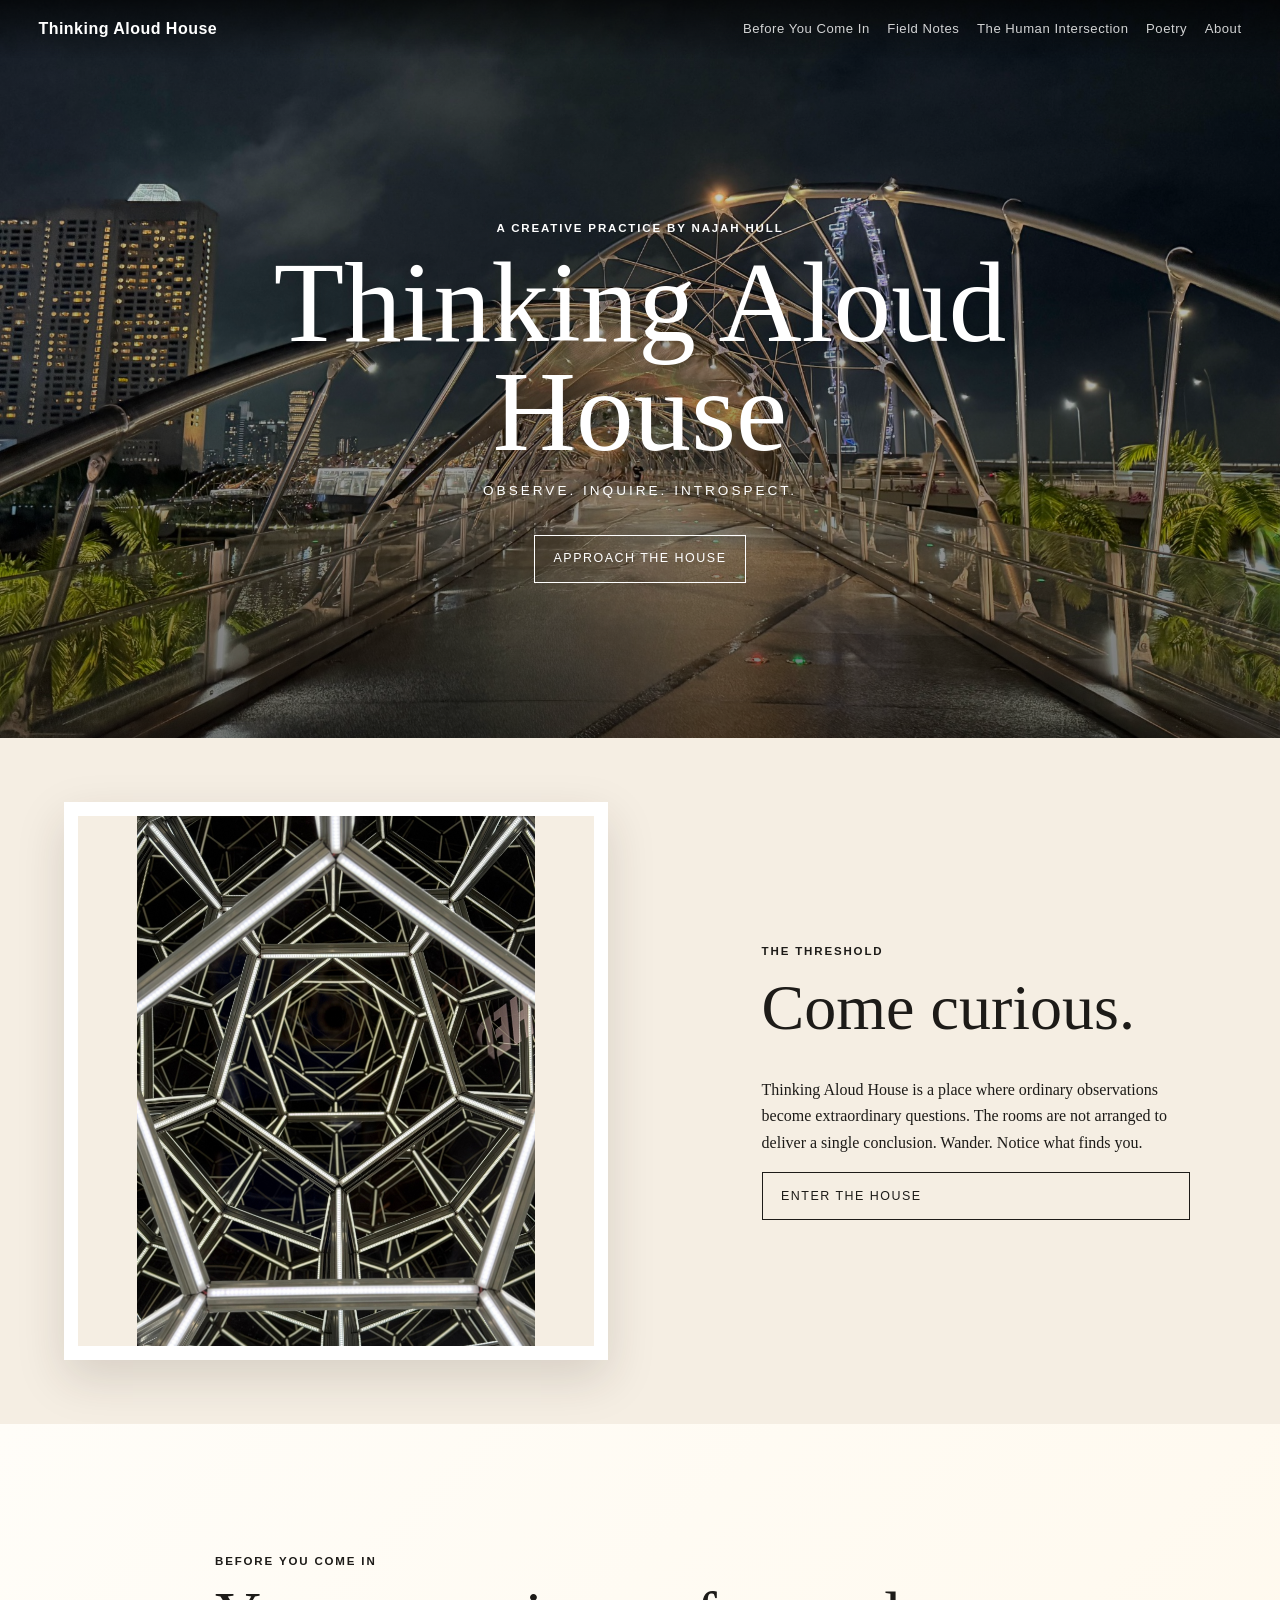
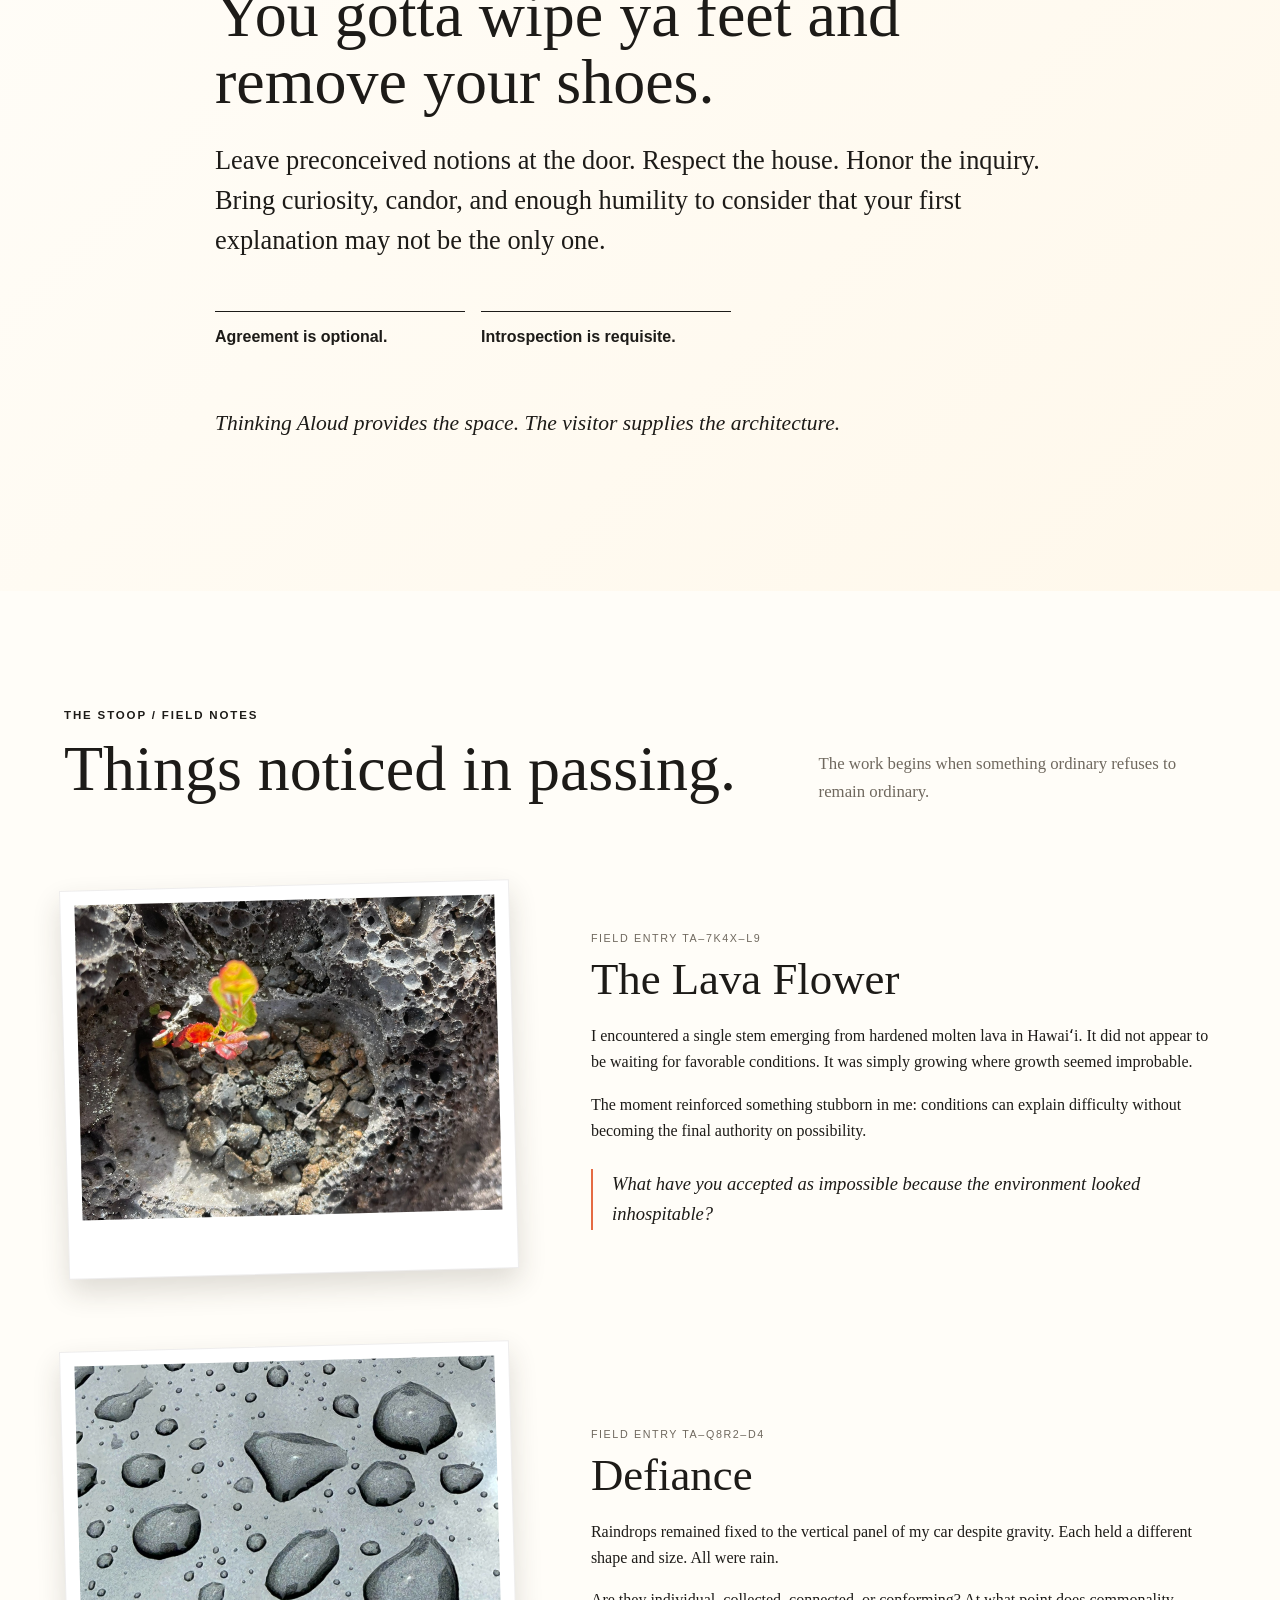
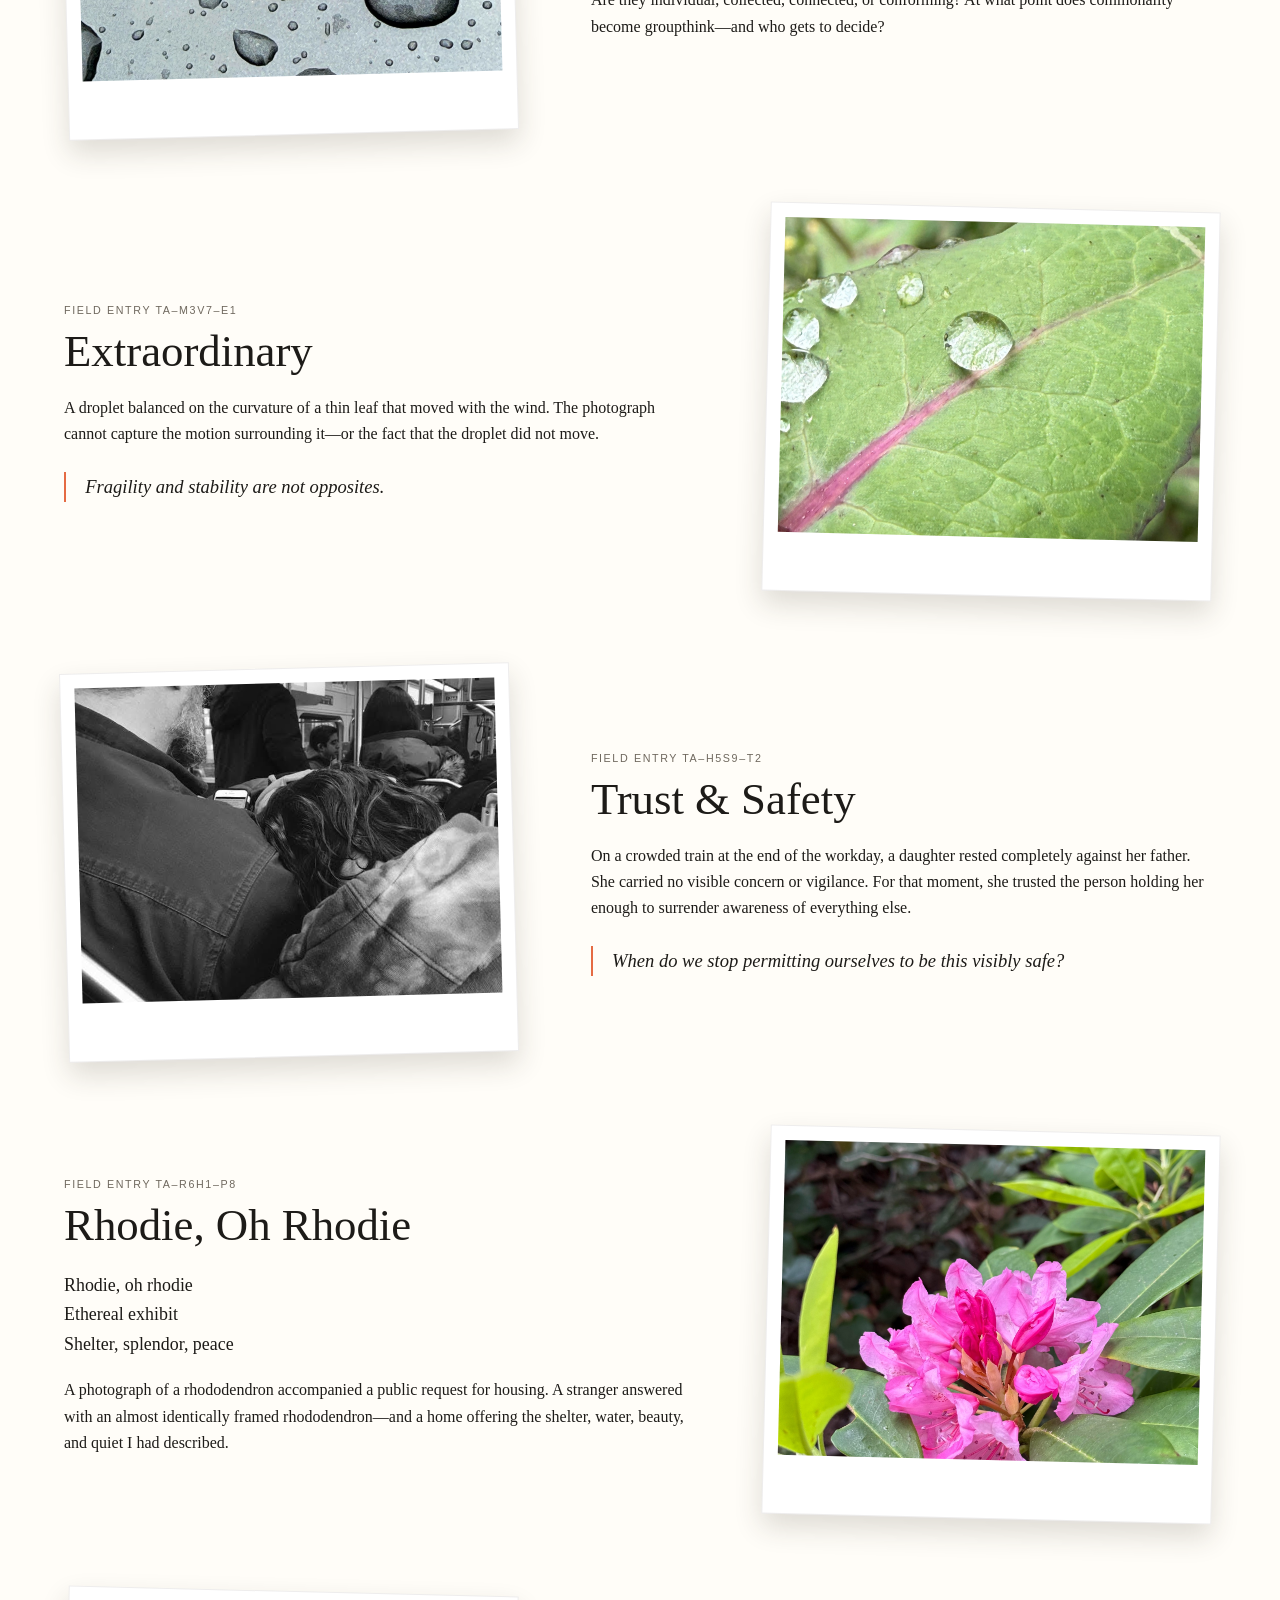
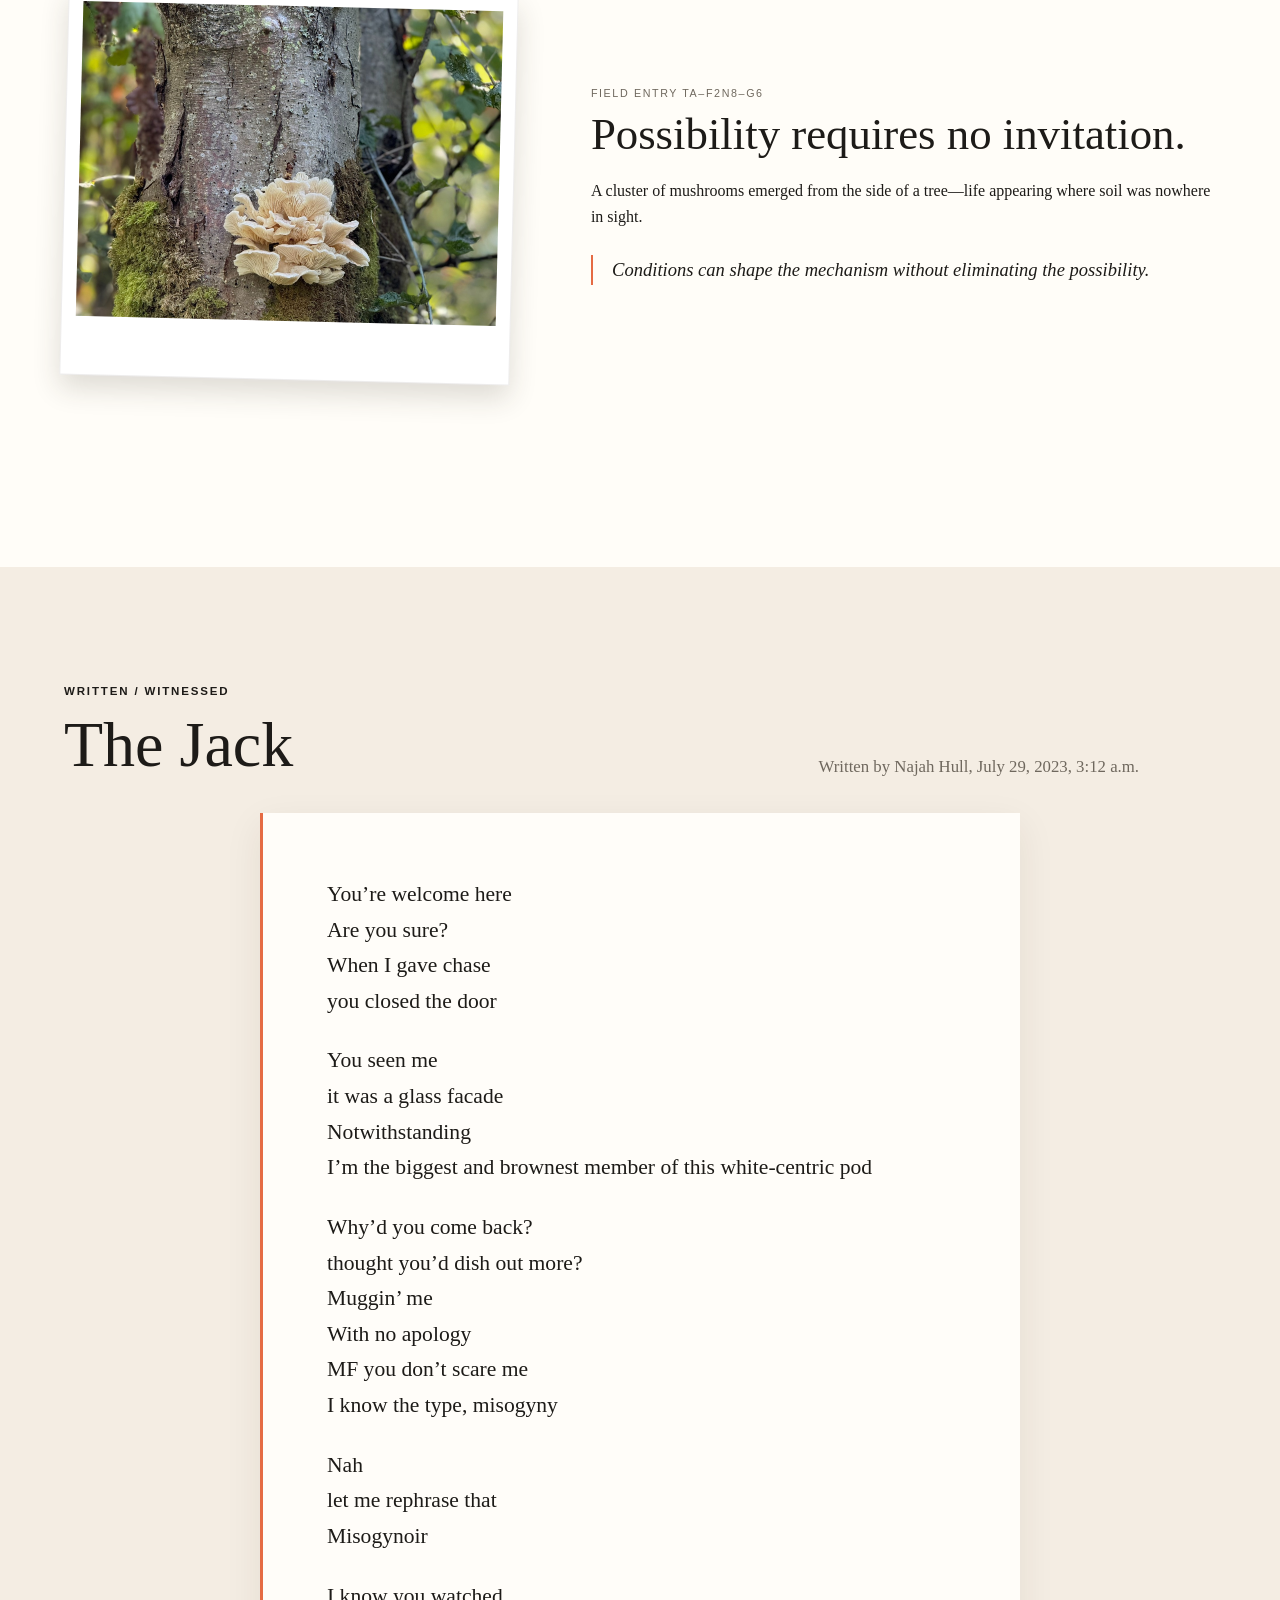
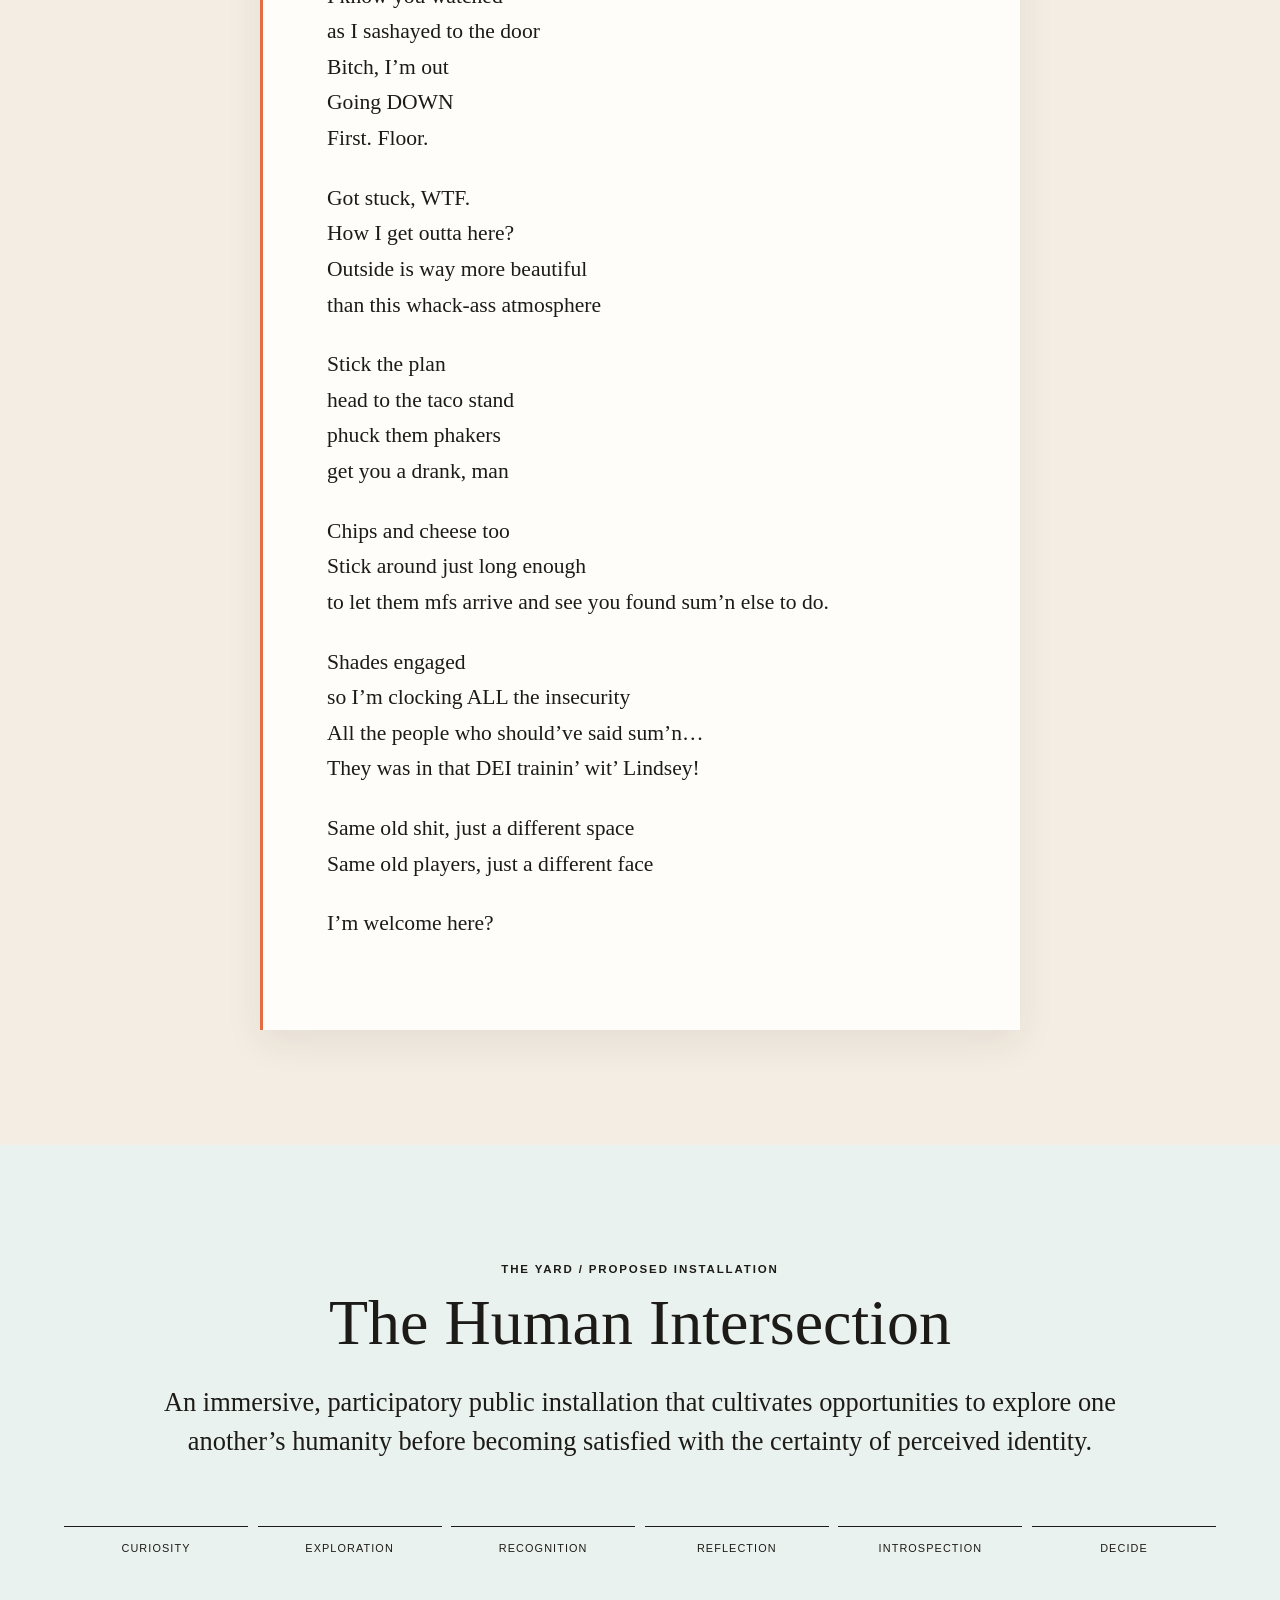
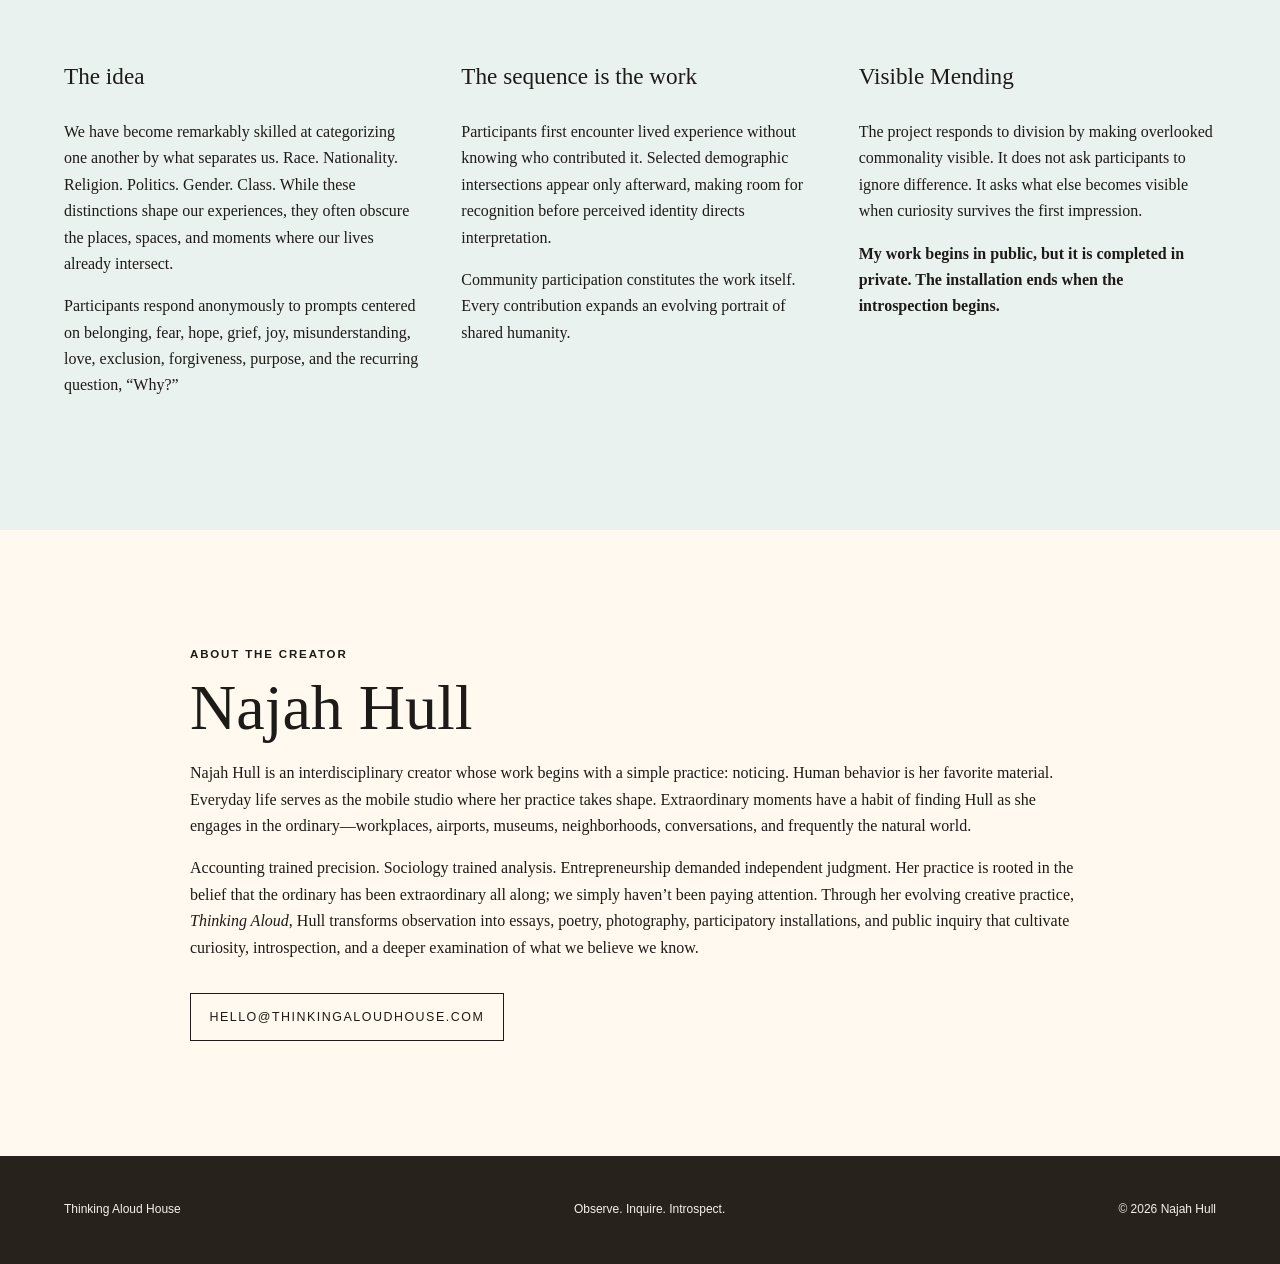
==== index.html @ 8e144e4b "2nd pass at revision" ====
<!doctype html>
<html lang="en">
<head>
  <meta charset="utf-8">
  <meta name="viewport" content="width=device-width, initial-scale=1">
  <meta name="description" content="Thinking Aloud House is an evolving creative practice by Najah Hull, exploring human behavior through observation, inquiry, photography, poetry, and participatory installation.">
  <meta name="theme-color" content="#fffdf8">
  <title>Thinking Aloud House — Najah Hull</title>
  <link rel="stylesheet" href="styles.css">
  <script defer src="script.js"></script>
</head>
<body>
  <a class="skip-link" href="#main">Skip to content</a>

  <header class="site-header">
    <a class="wordmark" href="#top" aria-label="Thinking Aloud House, home">Thinking Aloud House</a>
    <nav aria-label="Primary navigation">
      <a href="#vestibule">Before You Come In</a>
      <a href="#field-notes">Field Notes</a>
      <a href="#human-intersection">The Human Intersection</a>
      <a href="#poetry">Poetry</a>
      <a href="#about">About</a>
    </nav>
  </header>

  <main id="main">
    <section id="top" class="hero" aria-labelledby="hero-title">
      <img src="images/01-helix-bridge.jpg" alt="An illuminated pedestrian bridge at night, its intersecting curves leading forward through the city.">
      <div class="hero-shade"></div>
      <div class="hero-copy">
        <p class="eyebrow">A creative practice by Najah Hull</p>
        <h1 id="hero-title">Thinking Aloud House</h1>
        <p class="motto">Observe. Inquire. Introspect.</p>
        <a class="button button-light" href="#portal">Approach the house</a>
      </div>
    </section>

    <section id="portal" class="portal section-dark">
      <div class="portal-image">
        <img src="images/02-portal.jpeg" alt="A mirrored geometric installation forming a luminous tunnel of repeated shapes.">
      </div>
      <div class="portal-copy">
        <p class="eyebrow">The threshold</p>
        <h2>Come curious.</h2>
        <p>Thinking Aloud House is a place where ordinary observations become extraordinary questions. The rooms are not arranged to deliver a single conclusion. Wander. Notice what finds you.</p>
        <a class="button" href="#vestibule">Enter the house</a>
      </div>
    </section>

    <section id="vestibule" class="vestibule">
      <div class="narrow">
        <p class="eyebrow">Before you come in</p>
        <h2>You gotta wipe ya feet and remove your shoes.</h2>
        <p class="lead">Leave preconceived notions at the door. Respect the house. Honor the inquiry. Bring curiosity, candor, and enough humility to consider that your first explanation may not be the only one.</p>
        <div class="rules">
          <p><strong>Agreement is optional.</strong></p>
          <p><strong>Introspection is requisite.</strong></p>
        </div>
        <p class="house-principle">Thinking Aloud provides the space. The visitor supplies the architecture.</p>
      </div>
    </section>

    <section id="field-notes" class="works">
      <div class="section-heading">
        <div>
          <p class="eyebrow">The Stoop / Field Notes</p>
          <h2>Things noticed in passing.</h2>
        </div>
        <p>The work begins when something ordinary refuses to remain ordinary.</p>
      </div>

      <article class="work-card work-wide">
        <figure>
          <img src="images/05-lava-flower.jpeg" alt="A small red and green plant emerging from a hollow in hardened black lava.">
        </figure>
        <div class="work-copy">
          <p class="registry">Field Entry TA–7K4X–L9</p>
          <h3>The Lava Flower</h3>
          <p>I encountered a single stem emerging from hardened molten lava in Hawaiʻi. It did not appear to be waiting for favorable conditions. It was simply growing where growth seemed improbable.</p>
          <p>The moment reinforced something stubborn in me: conditions can explain difficulty without becoming the final authority on possibility.</p>
          <blockquote>What have you accepted as impossible because the environment looked inhospitable?</blockquote>
        </div>
      </article>

      <div class="work-grid">
        <article class="work-card">
          <figure>
            <img src="images/03-defiance.jpg" alt="Raindrops of different sizes clinging to the vertical silver panel of a car.">
          </figure>
          <div class="work-copy">
            <p class="registry">Field Entry TA–Q8R2–D4</p>
            <h3>Defiance</h3>
            <p>Raindrops remained fixed to the vertical panel of my car despite gravity. Each held a different shape and size. All were rain.</p>
            <p>Are they individual, collected, connected, or conforming? At what point does commonality become groupthink—and who gets to decide?</p>
          </div>
        </article>

        <article class="work-card">
          <figure>
            <img src="images/04-extraordinary.jpg" alt="A clear raindrop balanced on the curved surface of a green leaf.">
          </figure>
          <div class="work-copy">
            <p class="registry">Field Entry TA–M3V7–E1</p>
            <h3>Extraordinary</h3>
            <p>A droplet balanced on the curvature of a thin leaf that moved with the wind. The photograph cannot capture the motion surrounding it—or the fact that the droplet did not move.</p>
            <blockquote>Fragility and stability are not opposites.</blockquote>
          </div>
        </article>

        <article class="work-card">
          <figure>
            <img src="images/07-trust-safety.jpg" alt="A child resting her head against her father on a crowded train at the end of the day.">
          </figure>
          <div class="work-copy">
            <p class="registry">Field Entry TA–H5S9–T2</p>
            <h3>Trust &amp; Safety</h3>
            <p>On a crowded train at the end of the workday, a daughter rested completely against her father. She carried no visible concern or vigilance. For that moment, she trusted the person holding her enough to surrender awareness of everything else.</p>
            <blockquote>When do we stop permitting ourselves to be this visibly safe?</blockquote>
          </div>
        </article>

        <article class="work-card">
          <figure>
            <img src="images/06-rhodie.jpg" alt="A vivid pink rhododendron bloom surrounded by glossy green leaves.">
          </figure>
          <div class="work-copy">
            <p class="registry">Field Entry TA–R6H1–P8</p>
            <h3>Rhodie, Oh Rhodie</h3>
            <div class="poem compact">
              <p>Rhodie, oh rhodie<br>
              Ethereal exhibit<br>
              Shelter, splendor, peace</p>
            </div>
            <p>A photograph of a rhododendron accompanied a public request for housing. A stranger answered with an almost identically framed rhododendron—and a home offering the shelter, water, beauty, and quiet I had described.</p>
          </div>
        </article>
      </div>

      <article class="work-card work-wide reverse">
        <figure>
          <img src="images/08-mushrooms.jpeg" alt="A cluster of pale mushrooms growing from a moss-covered tree trunk.">
        </figure>
        <div class="work-copy">
          <p class="registry">Field Entry TA–F2N8–G6</p>
          <h3>Possibility requires no invitation.</h3>
          <p>A cluster of mushrooms emerged from the side of a tree—life appearing where soil was nowhere in sight.</p>
          <blockquote>Conditions can shape the mechanism without eliminating the possibility.</blockquote>
        </div>
      </article>
    </section>

    <section id="poetry" class="written">
      <div class="section-heading">
        <div>
          <p class="eyebrow">Written / Witnessed</p>
          <h2>The Jack</h2>
        </div>
        <p>Written by Najah Hull, July 29, 2023, 3:12 a.m.</p>
      </div>
      <article class="poem full-poem">
        <p>You’re welcome here<br>
        Are you sure?<br>
        When I gave chase<br>
        you closed the door</p>

        <p>You seen me<br>
        it was a glass facade<br>
        Notwithstanding<br>
        I’m the biggest and brownest member of this white-centric pod</p>

        <p>Why’d you come back?<br>
        thought you’d dish out more?<br>
        Muggin’ me<br>
        With no apology<br>
        MF you don’t scare me<br>
        I know the type, misogyny</p>

        <p>Nah<br>
        let me rephrase that<br>
        Misogynoir</p>

        <p>I know you watched<br>
        as I sashayed to the door<br>
        Bitch, I’m out<br>
        Going DOWN<br>
        First. Floor.</p>

        <p>Got stuck, WTF.<br>
        How I get outta here?<br>
        Outside is way more beautiful<br>
        than this whack-ass atmosphere</p>

        <p>Stick the plan<br>
        head to the taco stand<br>
        phuck them phakers<br>
        get you a drank, man</p>

        <p>Chips and cheese too<br>
        Stick around just long enough<br>
        to let them mfs arrive and see you found sum’n else to do.</p>

        <p>Shades engaged<br>
        so I’m clocking ALL the insecurity<br>
        All the people who should’ve said sum’n…<br>
        They was in that DEI trainin’ wit’ Lindsey!</p>

        <p>Same old shit, just a different space<br>
        Same old players, just a different face</p>

        <p>I’m welcome here?</p>
      </article>
    </section>

    <section id="human-intersection" class="intersection">
      <div class="intersection-intro">
        <p class="eyebrow">The Yard / Proposed Installation</p>
        <h2>The Human Intersection</h2>
        <p class="lead">An immersive, participatory public installation that cultivates opportunities to explore one another’s humanity before becoming satisfied with the certainty of perceived identity.</p>
      </div>

      <div class="sequence" aria-label="Participant sequence">
        <span>Curiosity</span>
        <span>Exploration</span>
        <span>Recognition</span>
        <span>Reflection</span>
        <span>Introspection</span>
        <span>Decide</span>
      </div>

      <div class="project-columns">
        <div>
          <h3>The idea</h3>
          <p>We have become remarkably skilled at categorizing one another by what separates us. Race. Nationality. Religion. Politics. Gender. Class. While these distinctions shape our experiences, they often obscure the places, spaces, and moments where our lives already intersect.</p>
          <p>Participants respond anonymously to prompts centered on belonging, fear, hope, grief, joy, misunderstanding, love, exclusion, forgiveness, purpose, and the recurring question, “Why?”</p>
        </div>
        <div>
          <h3>The sequence is the work</h3>
          <p>Participants first encounter lived experience without knowing who contributed it. Selected demographic intersections appear only afterward, making room for recognition before perceived identity directs interpretation.</p>
          <p>Community participation constitutes the work itself. Every contribution expands an evolving portrait of shared humanity.</p>
        </div>
        <div>
          <h3>Visible Mending</h3>
          <p>The project responds to division by making overlooked commonality visible. It does not ask participants to ignore difference. It asks what else becomes visible when curiosity survives the first impression.</p>
          <p><strong>My work begins in public, but it is completed in private. The installation ends when the introspection begins.</strong></p>
        </div>
      </div>
    </section>

    <section id="about" class="about">
      <div class="about-copy">
        <p class="eyebrow">About the creator</p>
        <h2>Najah Hull</h2>
        <p>Najah Hull is an interdisciplinary creator whose work begins with a simple practice: noticing. Human behavior is her favorite material. Everyday life serves as the mobile studio where her practice takes shape. Extraordinary moments have a habit of finding Hull as she engages in the ordinary—workplaces, airports, museums, neighborhoods, conversations, and frequently the natural world.</p>
        <p>Accounting trained precision. Sociology trained analysis. Entrepreneurship demanded independent judgment. Her practice is rooted in the belief that the ordinary has been extraordinary all along; we simply haven’t been paying attention. Through her evolving creative practice, <em>Thinking Aloud</em>, Hull transforms observation into essays, poetry, photography, participatory installations, and public inquiry that cultivate curiosity, introspection, and a deeper examination of what we believe we know.</p>
        <a class="button" href="mailto:hello@thinkingaloudhouse.com">hello@thinkingaloudhouse.com</a>
      </div>
    </section>
  </main>

  <footer>
    <p>Thinking Aloud House</p>
    <p>Observe. Inquire. Introspect.</p>
    <p>© <span id="year"></span> Najah Hull</p>
  </footer>
</body>
</html>
---- styles.css ----
:root {
  --ink:#1d1b18; --paper:#fffdf8; --paper-warm:#f8f2e8; --card:#fffefa;
  --accent:#e56b44; --accent2:#2c7774; --muted:#6f685e; --line:rgba(29,27,24,.13); --max:1180px;
}
*{box-sizing:border-box} html{scroll-behavior:smooth} body{margin:0;background:var(--paper);color:var(--ink);font-family:Georgia,"Times New Roman",serif;line-height:1.65} img{display:block;width:100%} a{color:inherit}
.skip-link{position:fixed;left:1rem;top:-5rem;z-index:100;background:white;padding:.7rem 1rem}.skip-link:focus{top:1rem}
.site-header{position:fixed;inset:0 0 auto 0;z-index:50;display:flex;justify-content:space-between;align-items:center;gap:2rem;padding:1rem 3vw;color:white;background:linear-gradient(to bottom,rgba(0,0,0,.62),transparent);transition:.25s}.site-header.solid{background:rgba(255,253,248,.96);color:var(--ink);box-shadow:0 1px 0 var(--line)}
.wordmark{font-family:Arial,Helvetica,sans-serif;font-weight:700;text-decoration:none;letter-spacing:.03em}nav{display:flex;gap:1.1rem;font-family:Arial,Helvetica,sans-serif;font-size:.82rem;letter-spacing:.04em}nav a{text-decoration:none;opacity:.82}nav a:hover,nav a:focus{opacity:1}
.hero{min-height:82vh;position:relative;display:grid;place-items:center;overflow:hidden;color:white}.hero>img{position:absolute;inset:0;height:100%;object-fit:cover}.hero-shade{position:absolute;inset:0;background:linear-gradient(180deg,rgba(0,0,0,.10),rgba(0,0,0,.55))}.hero-copy{position:relative;z-index:2;text-align:center;width:min(900px,90vw);padding-top:4rem}.hero h1{margin:.2rem 0;font-size:clamp(3rem,9vw,7.5rem);line-height:.95;font-weight:500;text-shadow:0 2px 18px rgba(0,0,0,.22)}
.motto,.eyebrow,.registry,.button{font-family:Arial,Helvetica,sans-serif}.motto{letter-spacing:.22em;text-transform:uppercase;font-size:.85rem;margin-bottom:2rem}.eyebrow{margin:0 0 .6rem;text-transform:uppercase;letter-spacing:.16em;font-size:.72rem;font-weight:700}.button{display:inline-block;border:1px solid currentColor;padding:.8rem 1.15rem;font-size:.78rem;text-transform:uppercase;letter-spacing:.12em;text-decoration:none;transition:.2s}.button:hover,.button:focus{background:var(--accent);border-color:var(--accent);color:white}.button-light{color:white}
/* The luminous portal/orb image gets one deliberate job: the threshold. */
.portal{min-height:74vh;display:grid;grid-template-columns:minmax(0,1.05fr) minmax(320px,.95fr);background:#f5eee3}.portal-image{padding:clamp(2rem,5vw,5rem);display:grid;place-items:center}.portal-image img{max-height:62vh;object-fit:contain;border:14px solid white;box-shadow:0 18px 45px rgba(45,35,25,.15)}.portal-copy{display:flex;flex-direction:column;justify-content:center;padding:clamp(3rem,7vw,7rem)}
.portal-copy h2,.vestibule h2,.section-heading h2,.intersection h2,.about h2{font-size:clamp(2.2rem,5vw,4.6rem);line-height:1.05;margin:.25rem 0 1.2rem;font-weight:500}
.vestibule{padding:clamp(5rem,10vw,9rem) 5vw;background:linear-gradient(135deg,#fffdf8 0%,#fff8eb 100%)}.narrow{width:min(850px,100%);margin:auto}.lead{font-size:clamp(1.2rem,2.2vw,1.65rem);line-height:1.5}.rules{display:flex;gap:1rem;flex-wrap:wrap;margin:2.2rem 0;font-family:Arial,Helvetica,sans-serif}.rules p{border-top:1px solid var(--ink);padding-top:.7rem;min-width:250px}.house-principle{margin-top:2.5rem;max-width:680px;font-size:clamp(1.05rem,2vw,1.35rem);font-style:italic}
.works,.intersection,.written{padding:clamp(5rem,9vw,9rem) 5vw}.works{background:#fffdf8}.section-heading{width:min(var(--max),100%);margin:0 auto 4rem;display:grid;grid-template-columns:1fr minmax(260px,.55fr);gap:2rem;align-items:end}.section-heading>p{color:var(--muted);margin:0 0 1rem;font-size:1.05rem}
/* FIELD NOTES: physical photo objects, not generic website cards. */
.work-card{width:min(var(--max),100%);margin:0 auto 4.5rem;display:grid;grid-template-columns:minmax(260px,.72fr) minmax(300px,1fr);align-items:center;gap:clamp(2.5rem,6vw,6rem);background:transparent;border:0}.work-card figure{margin:0;background:#fff;padding:14px 14px 58px;box-shadow:0 13px 28px rgba(51,43,34,.16);transform:rotate(-1.5deg);border:1px solid rgba(40,34,28,.08)}.work-card:nth-of-type(even) figure{transform:rotate(1.4deg)}.work-card figure img{aspect-ratio:4/3;object-fit:cover}.work-copy{padding:0;max-width:620px}.work-copy h3{margin:.25rem 0 1rem;font-family:"Segoe Print","Bradley Hand","Comic Sans MS",cursive;font-size:clamp(1.9rem,3.5vw,3.05rem);font-weight:500;line-height:1.2}.registry{margin:0 0 .35rem;font-size:.67rem;text-transform:uppercase;letter-spacing:.15em;color:var(--muted)}blockquote{margin:1.5rem 0 0;padding-left:1.2rem;border-left:2px solid var(--accent);font-size:1.16rem;font-style:italic}.work-wide,.work-wide.reverse{grid-template-columns:minmax(260px,.72fr) minmax(300px,1fr)}.work-wide figure img{height:auto;min-height:0;aspect-ratio:4/3}.work-wide.reverse figure{order:0}.work-grid{width:min(var(--max),100%);margin:0 auto;display:block}.work-grid .work-card{width:100%}.work-grid .work-card:nth-child(even){grid-template-columns:minmax(300px,1fr) minmax(260px,.72fr)}.work-grid .work-card:nth-child(even) figure{order:2}.compact p{font-size:1.12rem}
/* Poetry gets breathing room and stays bright; the work supplies the weight. */
.written{background:#f4ede3}.written .section-heading{margin-bottom:1rem}.full-poem{width:min(760px,100%);margin:0 auto;padding:clamp(2rem,5vw,5rem);font-size:clamp(1.05rem,2.1vw,1.35rem);background:#fffdf9;border-left:3px solid var(--accent);box-shadow:0 12px 35px rgba(45,35,25,.08)}.full-poem p{margin:0 0 1.5rem}
.intersection{background:#eaf2ef}.intersection-intro{width:min(980px,100%);margin:0 auto;text-align:center}.sequence{width:min(var(--max),100%);margin:4rem auto;display:grid;grid-template-columns:repeat(6,1fr);gap:.6rem;font-family:Arial,Helvetica,sans-serif;text-transform:uppercase;letter-spacing:.1em;font-size:.68rem}.sequence span{border-top:1px solid var(--ink);padding:.8rem .25rem;text-align:center}.project-columns{width:min(var(--max),100%);margin:auto;display:grid;grid-template-columns:repeat(3,1fr);gap:2.5rem}.project-columns h3{font-size:1.45rem;font-weight:500}
/* No repeated portal/orb in About. */
.about{min-height:auto;background:#fff9ef;padding:clamp(5rem,9vw,9rem) 5vw}.about-copy{width:min(900px,100%);margin:auto;padding:0}.about-copy .button{margin-top:1rem}
footer{display:flex;justify-content:space-between;gap:1rem;padding:2rem 5vw;font-family:Arial,Helvetica,sans-serif;font-size:.75rem;background:#27221c;color:#f8f2e8}
@media(max-width:860px){.site-header nav{display:none}.portal,.work-card,.work-wide,.work-wide.reverse,.work-grid .work-card:nth-child(even){grid-template-columns:1fr}.portal-image img{max-height:65vh}.work-grid .work-card:nth-child(even) figure{order:0}.work-card figure{width:min(88vw,520px);justify-self:center}.work-copy{max-width:680px}.project-columns,.section-heading{grid-template-columns:1fr}.sequence{grid-template-columns:repeat(3,1fr)}footer{flex-direction:column}}
@media(prefers-reduced-motion:reduce){html{scroll-behavior:auto}}
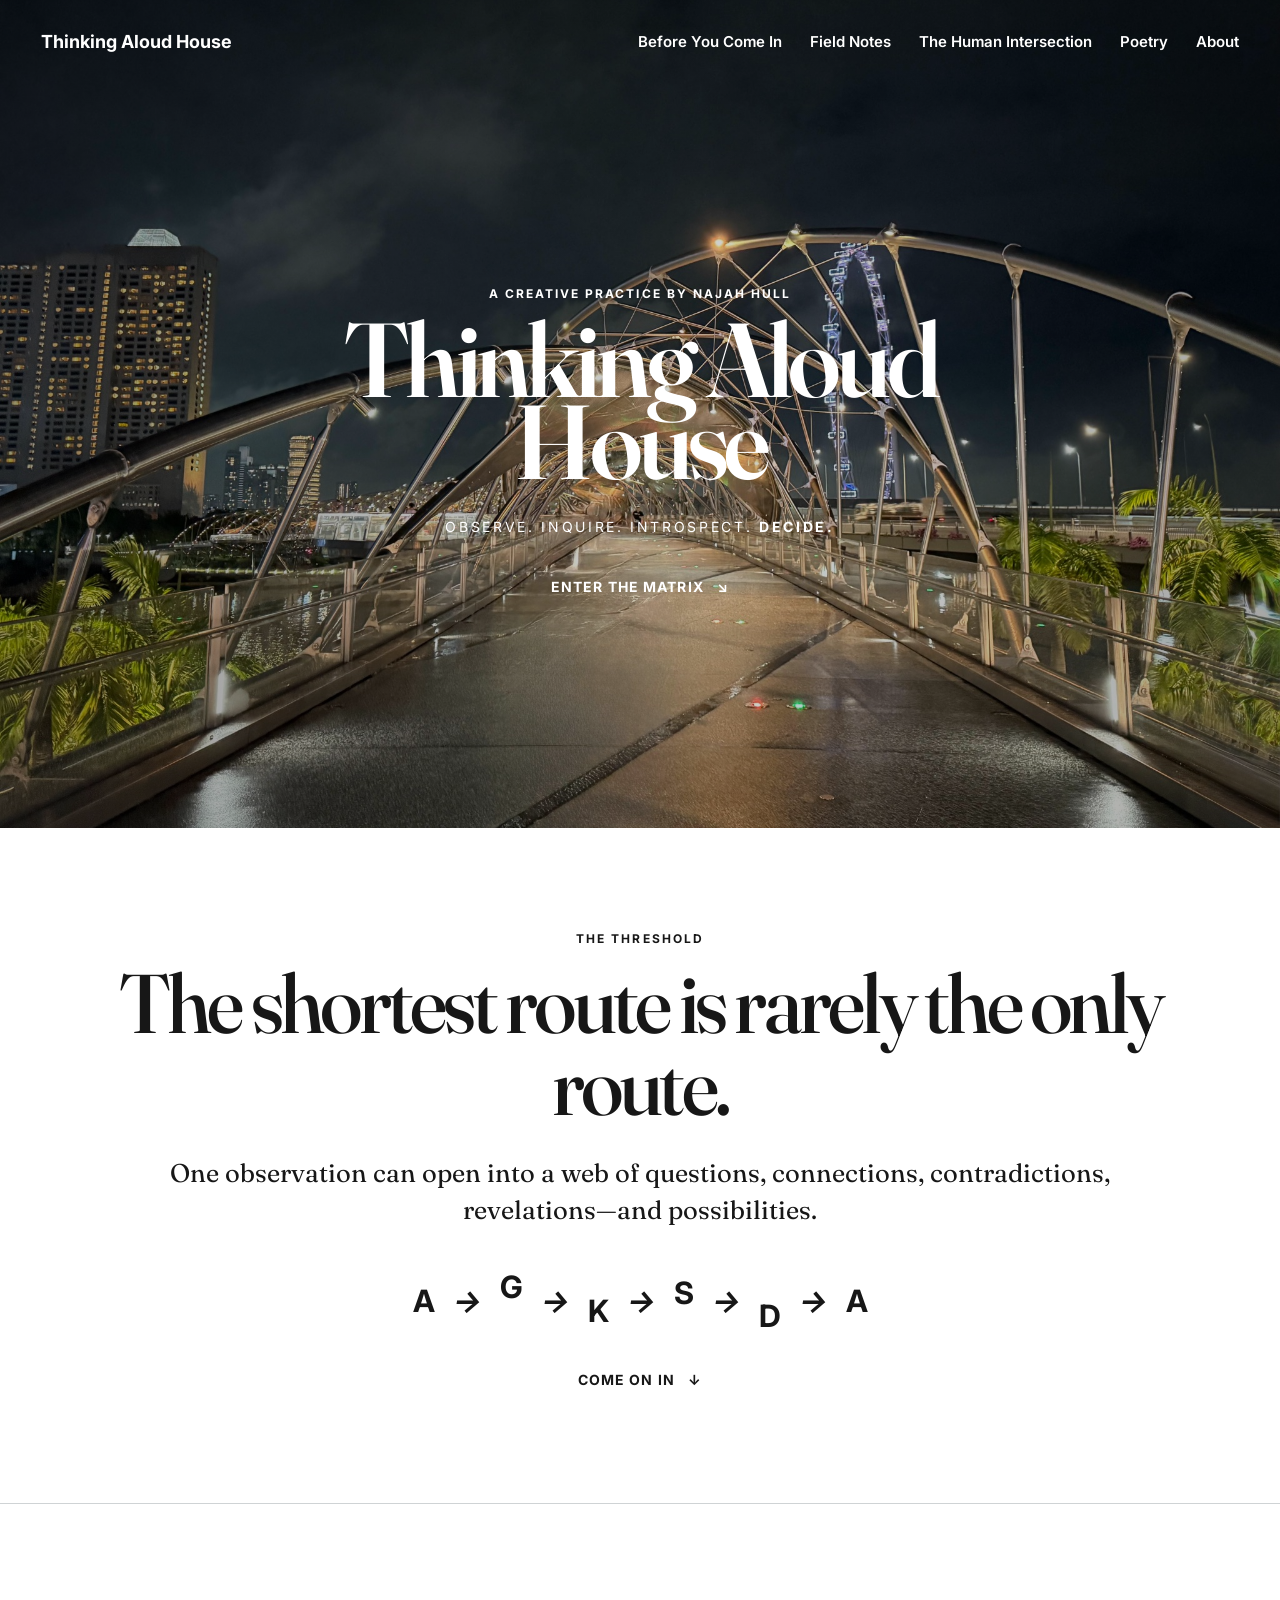
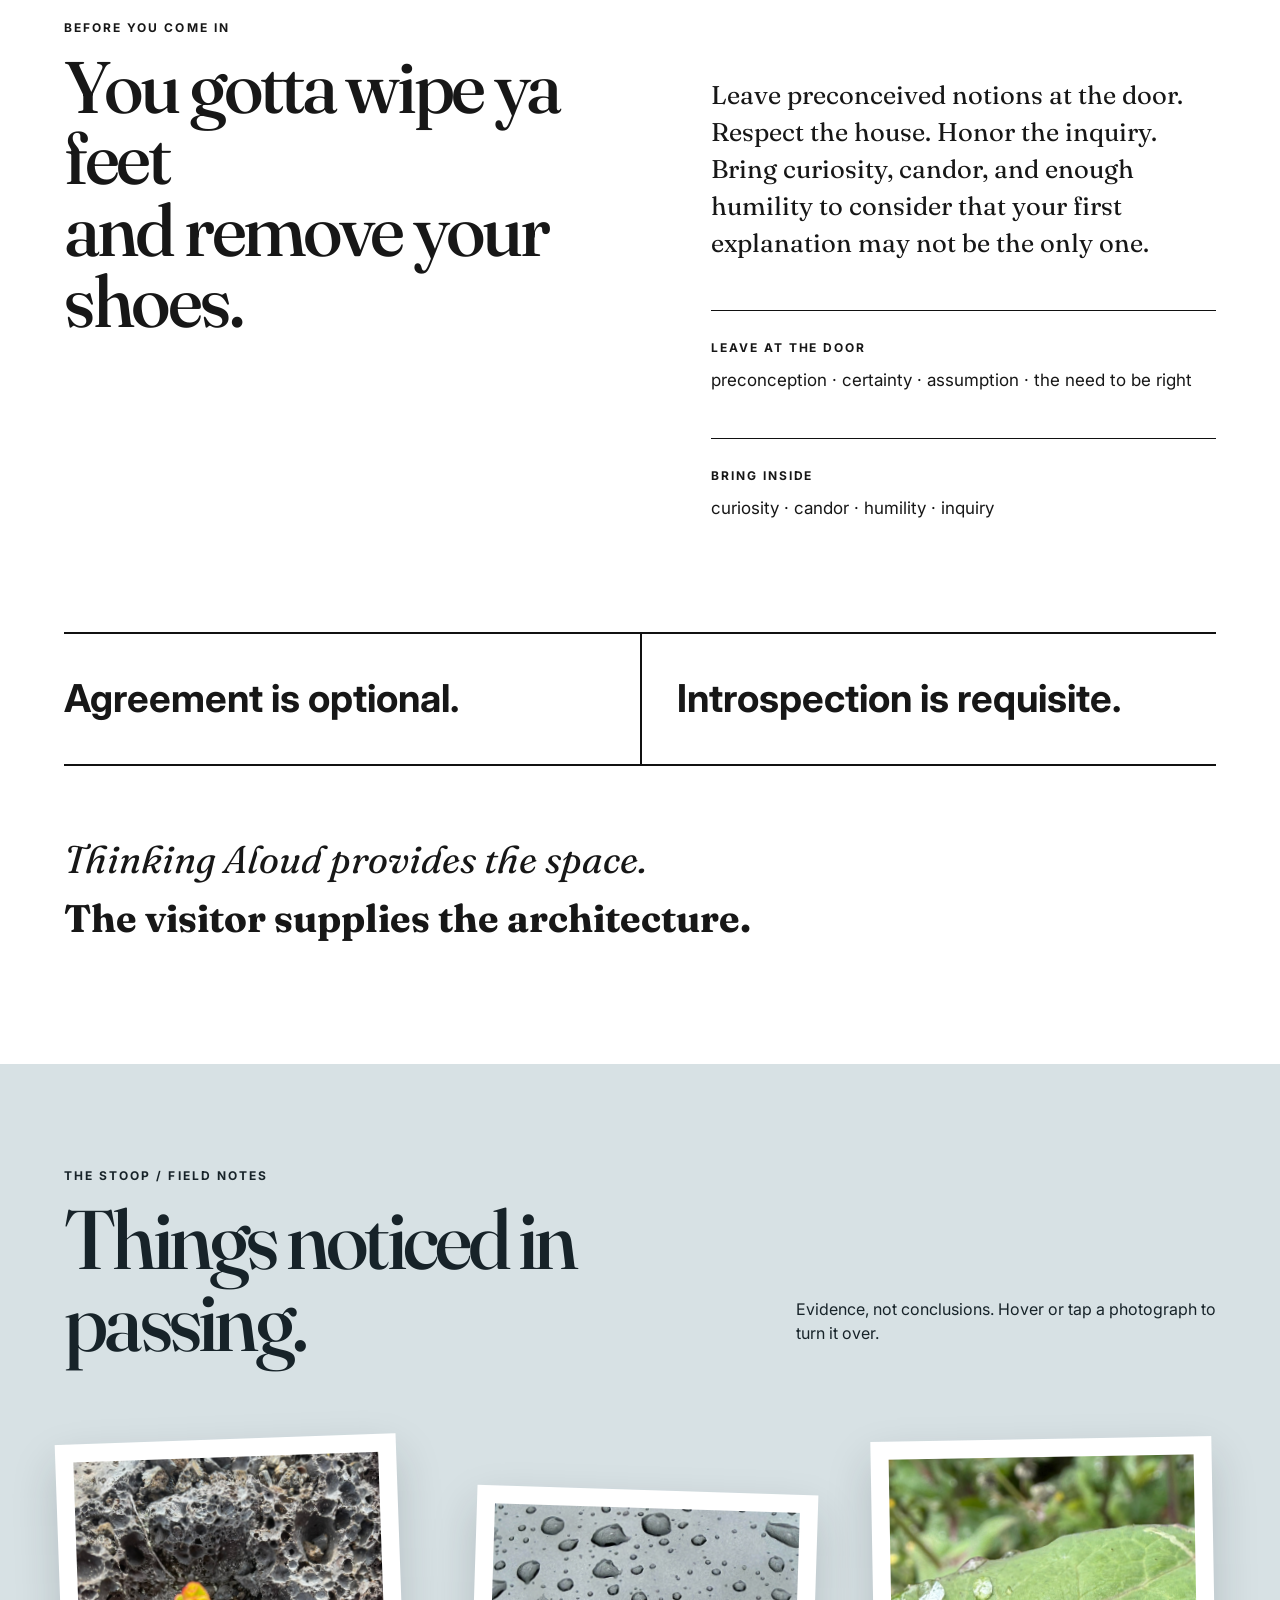
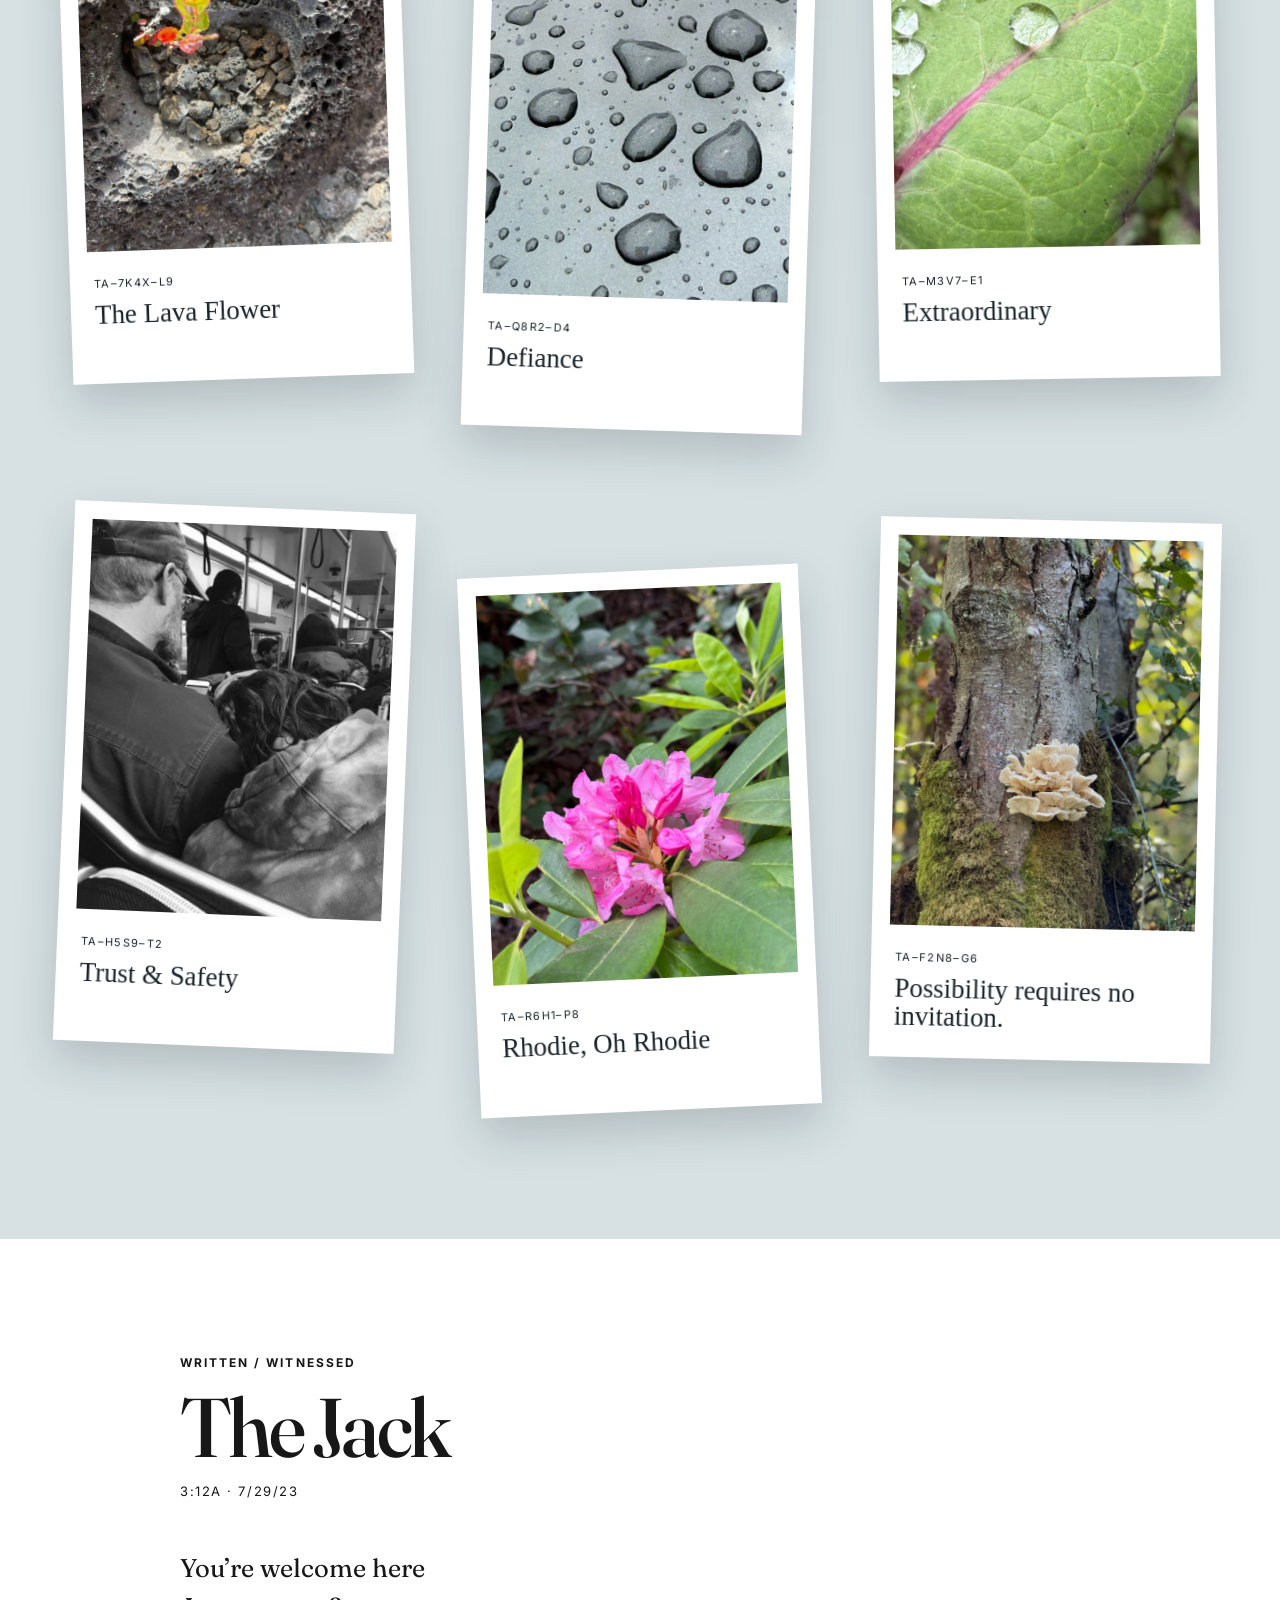
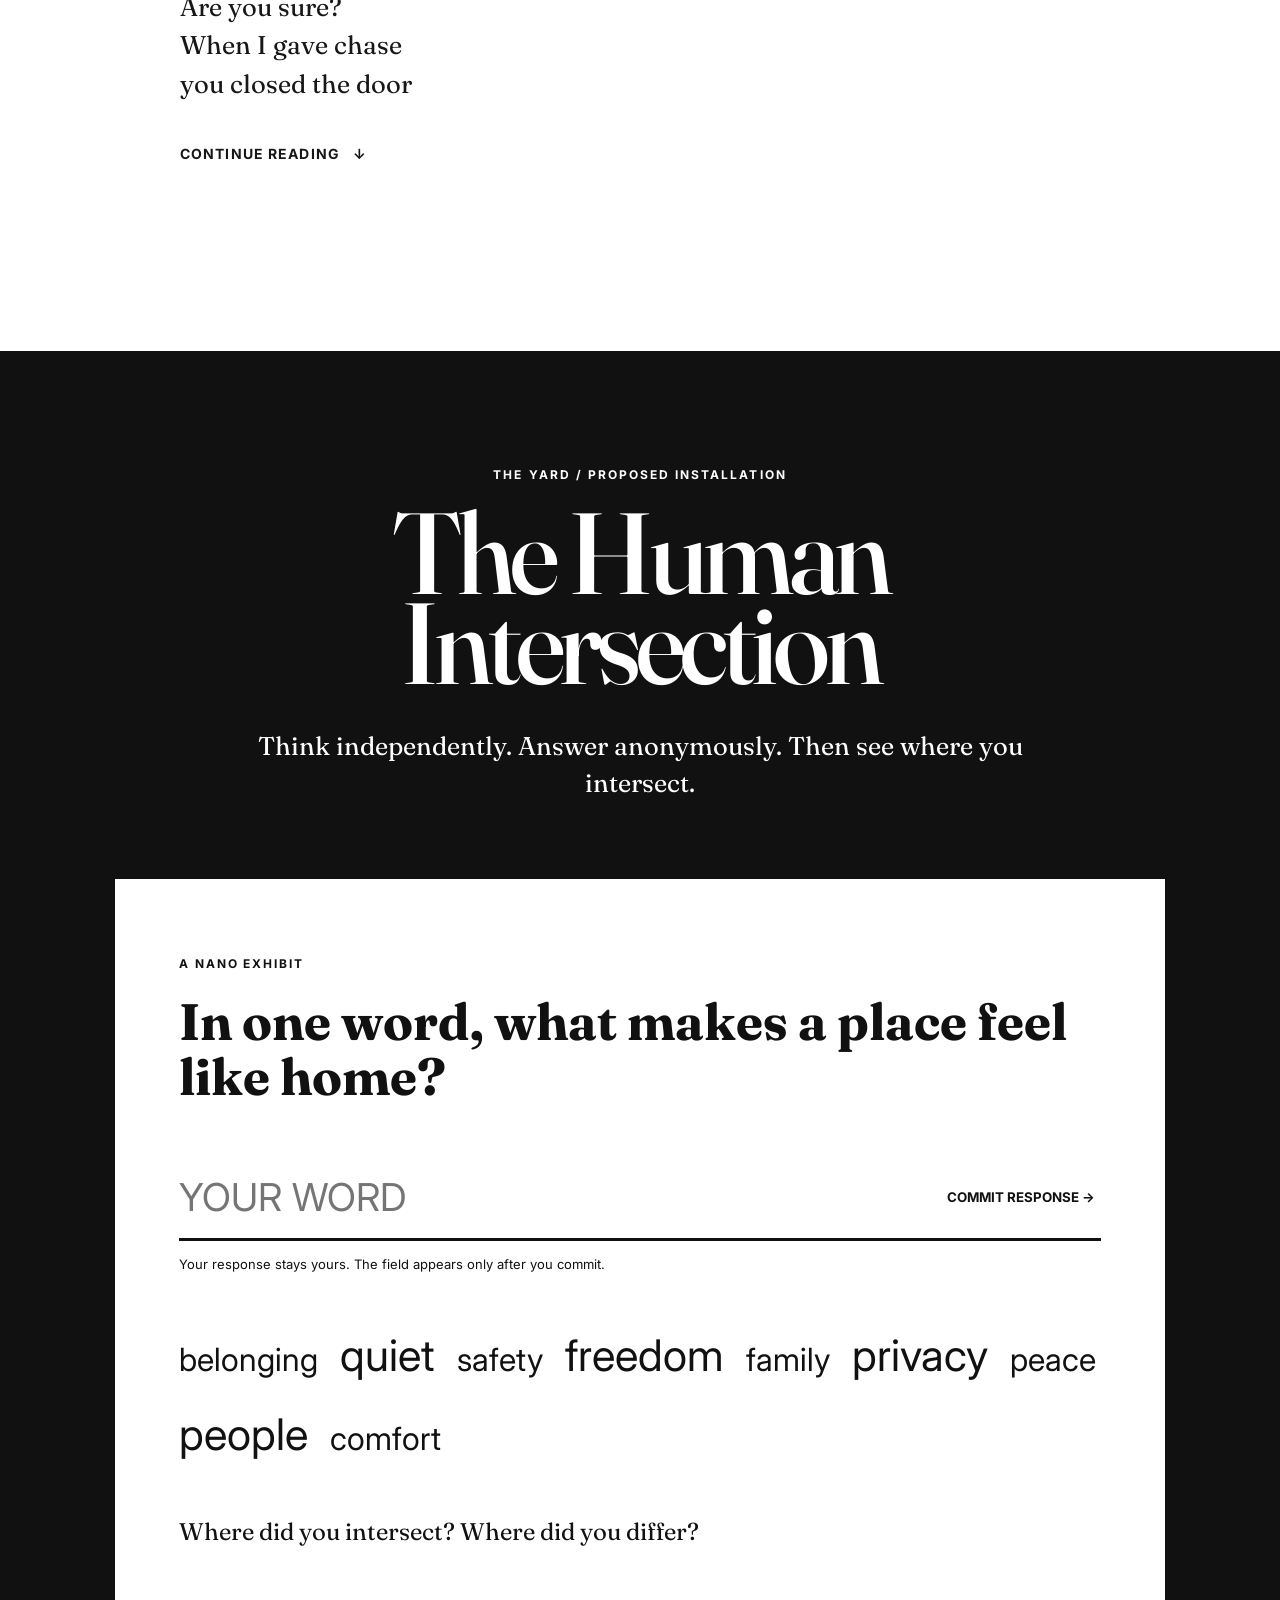
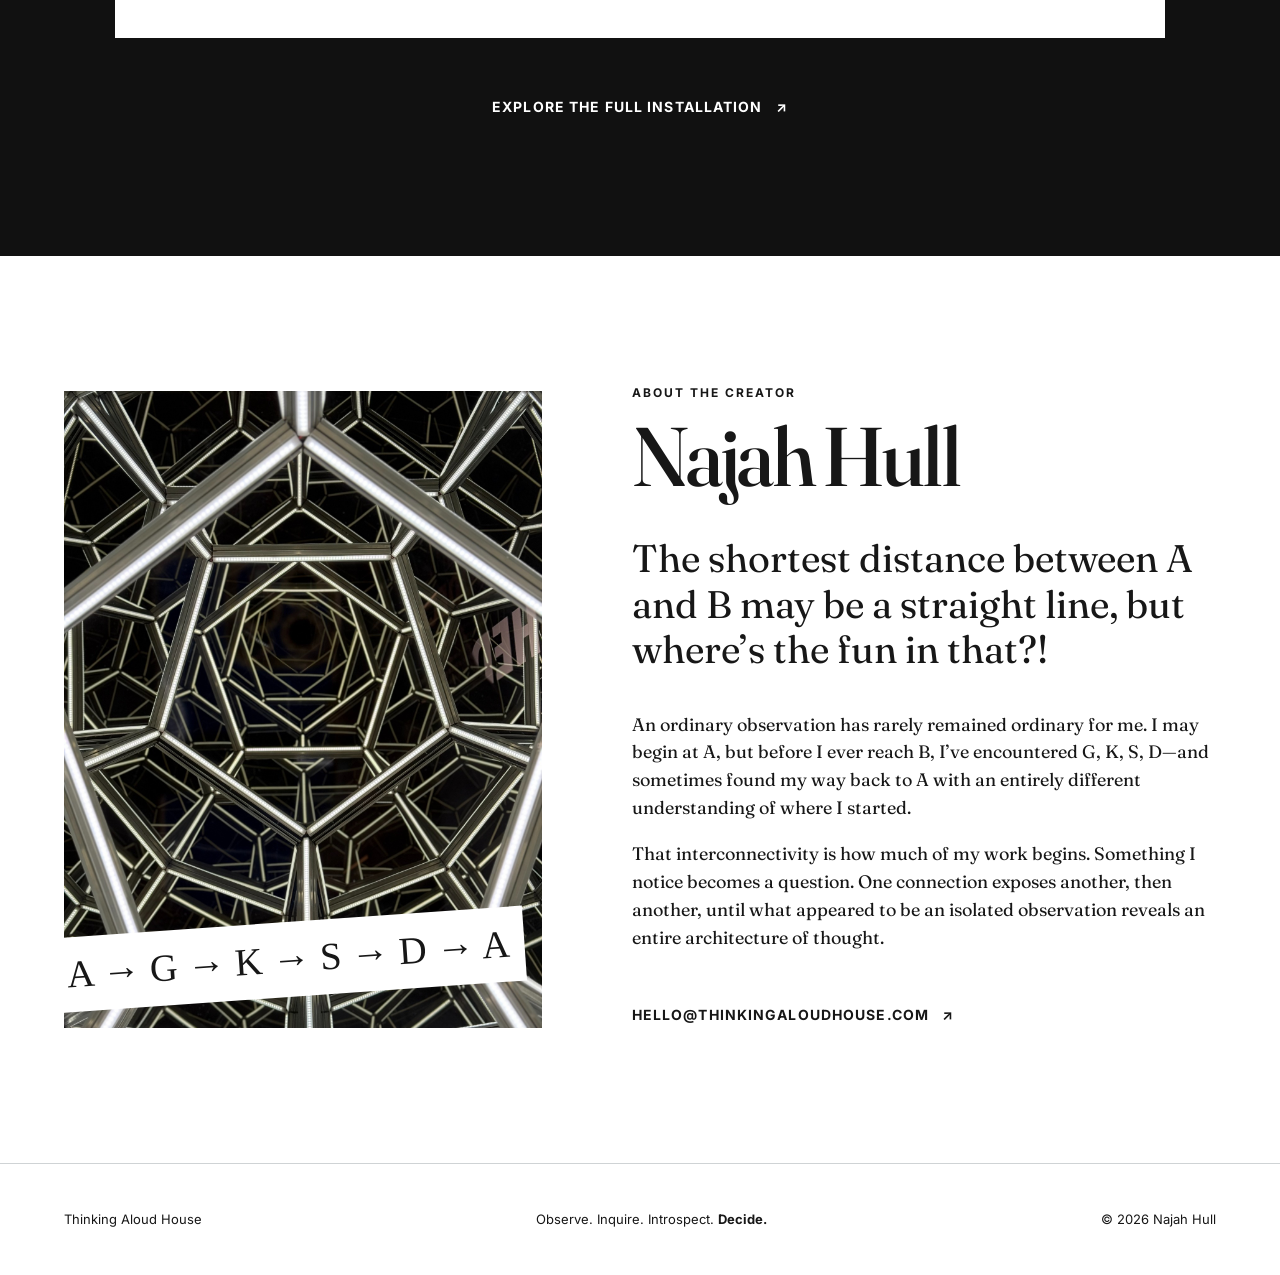
==== commit 5679ec5b: "thinking-aloud-house-pass3-formatting" ====
--- a/index.html
+++ b/index.html
@@ -4,263 +4,121 @@
   <meta charset="utf-8">
   <meta name="viewport" content="width=device-width, initial-scale=1">
   <meta name="description" content="Thinking Aloud House is an evolving creative practice by Najah Hull, exploring human behavior through observation, inquiry, photography, poetry, and participatory installation.">
-  <meta name="theme-color" content="#fffdf8">
+  <meta name="theme-color" content="#ffffff">
   <title>Thinking Aloud House — Najah Hull</title>
+  <link rel="preconnect" href="https://fonts.googleapis.com">
+  <link rel="preconnect" href="https://fonts.gstatic.com" crossorigin>
+  <link href="https://fonts.googleapis.com/css2?family=Fraunces:opsz,wght@9..144,400;9..144,600&family=Inter:wght@400;500;600;700&display=swap" rel="stylesheet">
   <link rel="stylesheet" href="styles.css">
   <script defer src="script.js"></script>
 </head>
 <body>
-  <a class="skip-link" href="#main">Skip to content</a>
+<a class="skip-link" href="#main">Skip to content</a>
+<header class="site-header">
+  <a class="wordmark" href="#top">Thinking Aloud House</a>
+  <nav aria-label="Primary navigation">
+    <a href="#vestibule">Before You Come In</a><a href="#field-notes">Field Notes</a><a href="#human-intersection">The Human Intersection</a><a href="#poetry">Poetry</a><a href="#about">About</a>
+  </nav>
+</header>
+<main id="main">
+  <section id="top" class="hero">
+    <img src="images/01-helix-bridge.jpg" alt="An illuminated pedestrian bridge at night, its intersecting curves leading through the city.">
+    <div class="hero-shade"></div>
+    <div class="hero-copy">
+      <p class="eyebrow">A creative practice by Najah Hull</p>
+      <h1>Thinking Aloud<br>House</h1>
+      <p class="motto">Observe. Inquire. Introspect. <strong>Decide.</strong></p>
+      <a class="text-link light" href="#portal">Enter the matrix <span>↘</span></a>
+    </div>
+  </section>
 
-  <header class="site-header">
-    <a class="wordmark" href="#top" aria-label="Thinking Aloud House, home">Thinking Aloud House</a>
-    <nav aria-label="Primary navigation">
-      <a href="#vestibule">Before You Come In</a>
-      <a href="#field-notes">Field Notes</a>
-      <a href="#human-intersection">The Human Intersection</a>
-      <a href="#poetry">Poetry</a>
-      <a href="#about">About</a>
-    </nav>
-  </header>
+  <section id="portal" class="matrix-intro">
+    <div class="matrix-copy">
+      <p class="eyebrow">The threshold</p>
+      <h2>The shortest route is rarely the only route.</h2>
+      <p class="lead">One observation can open into a web of questions, connections, contradictions, revelations—and possibilities.</p>
+      <div class="matrix-route" aria-hidden="true"><span>A</span><i>→</i><span>G</span><i>→</i><span>K</span><i>→</i><span>S</span><i>→</i><span>D</span><i>→</i><span>A</span></div>
+      <a class="text-link" href="#vestibule">Come on in <span>↓</span></a>
+    </div>
+  </section>
 
-  <main id="main">
-    <section id="top" class="hero" aria-labelledby="hero-title">
-      <img src="images/01-helix-bridge.jpg" alt="An illuminated pedestrian bridge at night, its intersecting curves leading forward through the city.">
-      <div class="hero-shade"></div>
-      <div class="hero-copy">
-        <p class="eyebrow">A creative practice by Najah Hull</p>
-        <h1 id="hero-title">Thinking Aloud House</h1>
-        <p class="motto">Observe. Inquire. Introspect.</p>
-        <a class="button button-light" href="#portal">Approach the house</a>
+  <section id="vestibule" class="vestibule">
+    <div class="vestibule-grid">
+      <div>
+        <p class="eyebrow">Before you come in</p>
+        <h2>You gotta wipe ya feet<br>and remove your shoes.</h2>
       </div>
-    </section>
+      <div class="vestibule-body">
+        <p class="lead">Leave preconceived notions at the door. Respect the house. Honor the inquiry. Bring curiosity, candor, and enough humility to consider that your first explanation may not be the only one.</p>
+        <div class="threshold-words">
+          <div><span>LEAVE AT THE DOOR</span><p>preconception · certainty · assumption · the need to be right</p></div>
+          <div><span>BRING INSIDE</span><p>curiosity · candor · humility · inquiry</p></div>
+        </div>
+      </div>
+    </div>
+    <div class="rules"><p>Agreement is optional.</p><p>Introspection is requisite.</p></div>
+    <p class="house-principle"><em>Thinking Aloud provides the space.</em> <strong>The visitor supplies the architecture.</strong></p>
+  </section>
 
-    <section id="portal" class="portal section-dark">
-      <div class="portal-image">
-        <img src="images/02-portal.jpeg" alt="A mirrored geometric installation forming a luminous tunnel of repeated shapes.">
-      </div>
-      <div class="portal-copy">
-        <p class="eyebrow">The threshold</p>
-        <h2>Come curious.</h2>
-        <p>Thinking Aloud House is a place where ordinary observations become extraordinary questions. The rooms are not arranged to deliver a single conclusion. Wander. Notice what finds you.</p>
-        <a class="button" href="#vestibule">Enter the house</a>
-      </div>
-    </section>
+  <section id="field-notes" class="field-notes">
+    <div class="section-heading inverse">
+      <div><p class="eyebrow">The Stoop / Field Notes</p><h2>Things noticed in passing.</h2></div>
+      <p>Evidence, not conclusions. Hover or tap a photograph to turn it over.</p>
+    </div>
+    <div class="polaroid-field">
+      <article class="flip-card tilt-a" tabindex="0"><div class="flip-inner"><div class="flip-front polaroid"><img src="images/05-lava-flower.jpeg" alt="A small plant emerging from hardened black lava."><div class="polaroid-note"><span>TA–7K4X–L9</span><h3>The Lava Flower</h3></div></div><div class="flip-back"><p class="registry">TA–7K4X–L9</p><p>I encountered a single stem emerging from hardened molten lava in Hawaiʻi. It did not appear to be waiting for favorable conditions. It was simply growing where growth seemed improbable.</p><p>Conditions can explain difficulty without becoming the final authority on possibility.</p></div></div></article>
+      <article class="flip-card tilt-b" tabindex="0"><div class="flip-inner"><div class="flip-front polaroid"><img src="images/03-defiance.jpg" alt="Raindrops clinging to the vertical silver panel of a car."><div class="polaroid-note"><span>TA–Q8R2–D4</span><h3>Defiance</h3></div></div><div class="flip-back"><p class="registry">TA–Q8R2–D4</p><p>Raindrops remained fixed to the vertical panel of my car despite gravity. Each held a different shape and size. All were rain.</p><p>Are they individual, collected, connected, or conforming?</p></div></div></article>
+      <article class="flip-card tilt-c" tabindex="0"><div class="flip-inner"><div class="flip-front polaroid"><img src="images/04-extraordinary.jpg" alt="A clear raindrop balanced on a curved green leaf."><div class="polaroid-note"><span>TA–M3V7–E1</span><h3>Extraordinary</h3></div></div><div class="flip-back"><p class="registry">TA–M3V7–E1</p><p>A droplet balanced on the curvature of a thin leaf moving with the wind. The photograph cannot capture the motion surrounding it—or the fact that the droplet did not move.</p><p>Fragility and stability are not opposites.</p></div></div></article>
+      <article class="flip-card tilt-d" tabindex="0"><div class="flip-inner"><div class="flip-front polaroid"><img src="images/07-trust-safety.jpg" alt="A child resting against her father on a crowded train."><div class="polaroid-note"><span>TA–H5S9–T2</span><h3>Trust &amp; Safety</h3></div></div><div class="flip-back"><p class="registry">TA–H5S9–T2</p><p>On a crowded train at the end of the workday, a daughter rested completely against her father. For that moment, she trusted the person holding her enough to surrender awareness of everything else.</p></div></div></article>
+      <article class="flip-card tilt-e" tabindex="0"><div class="flip-inner"><div class="flip-front polaroid"><img src="images/06-rhodie.jpg" alt="A vivid pink rhododendron bloom."><div class="polaroid-note"><span>TA–R6H1–P8</span><h3>Rhodie, Oh Rhodie</h3></div></div><div class="flip-back"><p class="registry">TA–R6H1–P8</p><p>Rhodie, oh rhodie<br>Ethereal exhibit<br>Shelter, splendor, peace</p><p>A rhododendron accompanied a public request for housing. A stranger answered with an almost identically framed rhododendron—and a home offering what I had described.</p></div></div></article>
+      <article class="flip-card tilt-f" tabindex="0"><div class="flip-inner"><div class="flip-front polaroid"><img src="images/08-mushrooms.jpeg" alt="Pale mushrooms growing from a moss-covered tree trunk."><div class="polaroid-note"><span>TA–F2N8–G6</span><h3>Possibility requires no invitation.</h3></div></div><div class="flip-back"><p class="registry">TA–F2N8–G6</p><p>A cluster of mushrooms emerged from the side of a tree—life appearing where soil was nowhere in sight.</p></div></div></article>
+    </div>
+  </section>
 
-    <section id="vestibule" class="vestibule">
-      <div class="narrow">
-        <p class="eyebrow">Before you come in</p>
-        <h2>You gotta wipe ya feet and remove your shoes.</h2>
-        <p class="lead">Leave preconceived notions at the door. Respect the house. Honor the inquiry. Bring curiosity, candor, and enough humility to consider that your first explanation may not be the only one.</p>
-        <div class="rules">
-          <p><strong>Agreement is optional.</strong></p>
-          <p><strong>Introspection is requisite.</strong></p>
-        </div>
-        <p class="house-principle">Thinking Aloud provides the space. The visitor supplies the architecture.</p>
-      </div>
-    </section>
-
-    <section id="field-notes" class="works">
-      <div class="section-heading">
-        <div>
-          <p class="eyebrow">The Stoop / Field Notes</p>
-          <h2>Things noticed in passing.</h2>
-        </div>
-        <p>The work begins when something ordinary refuses to remain ordinary.</p>
-      </div>
-
-      <article class="work-card work-wide">
-        <figure>
-          <img src="images/05-lava-flower.jpeg" alt="A small red and green plant emerging from a hollow in hardened black lava.">
-        </figure>
-        <div class="work-copy">
-          <p class="registry">Field Entry TA–7K4X–L9</p>
-          <h3>The Lava Flower</h3>
-          <p>I encountered a single stem emerging from hardened molten lava in Hawaiʻi. It did not appear to be waiting for favorable conditions. It was simply growing where growth seemed improbable.</p>
-          <p>The moment reinforced something stubborn in me: conditions can explain difficulty without becoming the final authority on possibility.</p>
-          <blockquote>What have you accepted as impossible because the environment looked inhospitable?</blockquote>
-        </div>
-      </article>
-
-      <div class="work-grid">
-        <article class="work-card">
-          <figure>
-            <img src="images/03-defiance.jpg" alt="Raindrops of different sizes clinging to the vertical silver panel of a car.">
-          </figure>
-          <div class="work-copy">
-            <p class="registry">Field Entry TA–Q8R2–D4</p>
-            <h3>Defiance</h3>
-            <p>Raindrops remained fixed to the vertical panel of my car despite gravity. Each held a different shape and size. All were rain.</p>
-            <p>Are they individual, collected, connected, or conforming? At what point does commonality become groupthink—and who gets to decide?</p>
-          </div>
-        </article>
-
-        <article class="work-card">
-          <figure>
-            <img src="images/04-extraordinary.jpg" alt="A clear raindrop balanced on the curved surface of a green leaf.">
-          </figure>
-          <div class="work-copy">
-            <p class="registry">Field Entry TA–M3V7–E1</p>
-            <h3>Extraordinary</h3>
-            <p>A droplet balanced on the curvature of a thin leaf that moved with the wind. The photograph cannot capture the motion surrounding it—or the fact that the droplet did not move.</p>
-            <blockquote>Fragility and stability are not opposites.</blockquote>
-          </div>
-        </article>
-
-        <article class="work-card">
-          <figure>
-            <img src="images/07-trust-safety.jpg" alt="A child resting her head against her father on a crowded train at the end of the day.">
-          </figure>
-          <div class="work-copy">
-            <p class="registry">Field Entry TA–H5S9–T2</p>
-            <h3>Trust &amp; Safety</h3>
-            <p>On a crowded train at the end of the workday, a daughter rested completely against her father. She carried no visible concern or vigilance. For that moment, she trusted the person holding her enough to surrender awareness of everything else.</p>
-            <blockquote>When do we stop permitting ourselves to be this visibly safe?</blockquote>
-          </div>
-        </article>
-
-        <article class="work-card">
-          <figure>
-            <img src="images/06-rhodie.jpg" alt="A vivid pink rhododendron bloom surrounded by glossy green leaves.">
-          </figure>
-          <div class="work-copy">
-            <p class="registry">Field Entry TA–R6H1–P8</p>
-            <h3>Rhodie, Oh Rhodie</h3>
-            <div class="poem compact">
-              <p>Rhodie, oh rhodie<br>
-              Ethereal exhibit<br>
-              Shelter, splendor, peace</p>
-            </div>
-            <p>A photograph of a rhododendron accompanied a public request for housing. A stranger answered with an almost identically framed rhododendron—and a home offering the shelter, water, beauty, and quiet I had described.</p>
-          </div>
-        </article>
-      </div>
-
-      <article class="work-card work-wide reverse">
-        <figure>
-          <img src="images/08-mushrooms.jpeg" alt="A cluster of pale mushrooms growing from a moss-covered tree trunk.">
-        </figure>
-        <div class="work-copy">
-          <p class="registry">Field Entry TA–F2N8–G6</p>
-          <h3>Possibility requires no invitation.</h3>
-          <p>A cluster of mushrooms emerged from the side of a tree—life appearing where soil was nowhere in sight.</p>
-          <blockquote>Conditions can shape the mechanism without eliminating the possibility.</blockquote>
-        </div>
-      </article>
-    </section>
-
-    <section id="poetry" class="written">
-      <div class="section-heading">
-        <div>
-          <p class="eyebrow">Written / Witnessed</p>
-          <h2>The Jack</h2>
-        </div>
-        <p>Written by Najah Hull, July 29, 2023, 3:12 a.m.</p>
+  <section id="poetry" class="jack-section">
+    <div class="jack-intro">
+      <p class="eyebrow">Written / Witnessed</p><h2>The Jack</h2><p class="date">3:12A · 7/29/23</p>
+      <div class="poem opening"><p>You’re welcome here<br>Are you sure?<br>When I gave chase<br>you closed the door</p></div>
+      <button class="reveal-link" id="poem-toggle" aria-expanded="false" aria-controls="jack-reveal">Continue reading <span>↓</span></button>
+    </div>
+    <div id="jack-reveal" class="jack-reveal" hidden>
+      <div class="jack-collage" aria-label="Photographs from the day The Jack was written">
+        <img class="j1" src="images/jack-glass-facade.png" alt="The glass rooftop facade where the events occurred.">
+        <img class="j2" src="images/jack-view.jpeg" alt="View from the rooftop across the city.">
+        <img class="j3" src="images/jack-sign.jpeg" alt="A colorful sidewalk sign for tacos.">
+        <img class="j4" src="images/jack-drink.jpeg" alt="Chips, dips, and a drink on a table.">
+        <img class="j5" src="images/jack-flowers.jpeg" alt="Bright pink flowers outside.">
+        <img class="j6" src="images/jack-window.jpeg" alt="Tacolisto lettering on a restaurant window.">
       </div>
       <article class="poem full-poem">
-        <p>You’re welcome here<br>
-        Are you sure?<br>
-        When I gave chase<br>
-        you closed the door</p>
+        <p>You seen me<br>it was a glass facade<br>Notwithstanding<br>I’m the biggest and brownest member of this white-centric pod</p>
+        <p>Why’d you come back?<br>thought you’d dish out more?<br>Muggin’ me<br>With no apology<br>MF you don’t scare me<br>I know the type, misogyny</p>
+        <p>Nah<br>let me rephrase that<br>Misogynoir</p>
+        <p>I know you watched<br>as I sashayed to the door<br>Bitch, I’m out<br>Going DOWN<br>First. Floor.</p>
+        <p>Got stuck, WTF.<br>How I get outta here?<br>Outside is way more beautiful<br>than this whack-ass atmosphere</p>
+        <p>Stick the plan<br>head to the taco stand<br>phuck them phakers<br>get you a drank, man</p>
+        <p>Chips and cheese too<br>Stick around just long enough<br>to let them mfs arrive and see you found sum’n else to do.</p>
+        <p>Shades engaged<br>so I’m clocking ALL the insecurity<br>All the people who should’ve said sum’n…<br>They was in that DEI trainin’ wit’ Lindsey!</p>
+        <p>Same old shit, just a different space<br>Same old players, just a different face</p><p>I’m welcome here?</p>
+      </article>
+    </div>
+  </section>
 
-        <p>You seen me<br>
-        it was a glass facade<br>
-        Notwithstanding<br>
-        I’m the biggest and brownest member of this white-centric pod</p>
+  <section id="human-intersection" class="intersection">
+    <div class="intersection-intro"><p class="eyebrow">The Yard / Proposed Installation</p><h2>The Human<br>Intersection</h2><p class="lead">Think independently. Answer anonymously. Then see where you intersect.</p></div>
+    <div class="nano-exhibit">
+      <p class="nano-label">A nano exhibit</p><h3>In one word, what makes a place feel like home?</h3>
+      <form id="nano-form"><label class="sr-only" for="nano-word">Your one-word response</label><input id="nano-word" maxlength="24" placeholder="YOUR WORD" autocomplete="off"><button type="submit">Commit response →</button></form>
+      <p class="nano-note">Your response stays yours. The field appears only after you commit.</p>
+      <div id="word-field" class="word-field" hidden><span>belonging</span><span>quiet</span><span>safety</span><span>freedom</span><span>family</span><span>privacy</span><span>peace</span><span>people</span><span>comfort</span><span id="your-word"></span><p>Where did you intersect? Where did you differ?</p></div>
+    </div>
+    <a class="text-link intersection-link" href="#">Explore the full installation <span>↗</span></a>
+  </section>
 
-        <p>Why’d you come back?<br>
-        thought you’d dish out more?<br>
-        Muggin’ me<br>
-        With no apology<br>
-        MF you don’t scare me<br>
-        I know the type, misogyny</p>
-
-        <p>Nah<br>
-        let me rephrase that<br>
-        Misogynoir</p>
-
-        <p>I know you watched<br>
-        as I sashayed to the door<br>
-        Bitch, I’m out<br>
-        Going DOWN<br>
-        First. Floor.</p>
-
-        <p>Got stuck, WTF.<br>
-        How I get outta here?<br>
-        Outside is way more beautiful<br>
-        than this whack-ass atmosphere</p>
-
-        <p>Stick the plan<br>
-        head to the taco stand<br>
-        phuck them phakers<br>
-        get you a drank, man</p>
-
-        <p>Chips and cheese too<br>
-        Stick around just long enough<br>
-        to let them mfs arrive and see you found sum’n else to do.</p>
-
-        <p>Shades engaged<br>
-        so I’m clocking ALL the insecurity<br>
-        All the people who should’ve said sum’n…<br>
-        They was in that DEI trainin’ wit’ Lindsey!</p>
-
-        <p>Same old shit, just a different space<br>
-        Same old players, just a different face</p>
-
-        <p>I’m welcome here?</p>
-      </article>
-    </section>
-
-    <section id="human-intersection" class="intersection">
-      <div class="intersection-intro">
-        <p class="eyebrow">The Yard / Proposed Installation</p>
-        <h2>The Human Intersection</h2>
-        <p class="lead">An immersive, participatory public installation that cultivates opportunities to explore one another’s humanity before becoming satisfied with the certainty of perceived identity.</p>
-      </div>
-
-      <div class="sequence" aria-label="Participant sequence">
-        <span>Curiosity</span>
-        <span>Exploration</span>
-        <span>Recognition</span>
-        <span>Reflection</span>
-        <span>Introspection</span>
-        <span>Decide</span>
-      </div>
-
-      <div class="project-columns">
-        <div>
-          <h3>The idea</h3>
-          <p>We have become remarkably skilled at categorizing one another by what separates us. Race. Nationality. Religion. Politics. Gender. Class. While these distinctions shape our experiences, they often obscure the places, spaces, and moments where our lives already intersect.</p>
-          <p>Participants respond anonymously to prompts centered on belonging, fear, hope, grief, joy, misunderstanding, love, exclusion, forgiveness, purpose, and the recurring question, “Why?”</p>
-        </div>
-        <div>
-          <h3>The sequence is the work</h3>
-          <p>Participants first encounter lived experience without knowing who contributed it. Selected demographic intersections appear only afterward, making room for recognition before perceived identity directs interpretation.</p>
-          <p>Community participation constitutes the work itself. Every contribution expands an evolving portrait of shared humanity.</p>
-        </div>
-        <div>
-          <h3>Visible Mending</h3>
-          <p>The project responds to division by making overlooked commonality visible. It does not ask participants to ignore difference. It asks what else becomes visible when curiosity survives the first impression.</p>
-          <p><strong>My work begins in public, but it is completed in private. The installation ends when the introspection begins.</strong></p>
-        </div>
-      </div>
-    </section>
-
-    <section id="about" class="about">
-      <div class="about-copy">
-        <p class="eyebrow">About the creator</p>
-        <h2>Najah Hull</h2>
-        <p>Najah Hull is an interdisciplinary creator whose work begins with a simple practice: noticing. Human behavior is her favorite material. Everyday life serves as the mobile studio where her practice takes shape. Extraordinary moments have a habit of finding Hull as she engages in the ordinary—workplaces, airports, museums, neighborhoods, conversations, and frequently the natural world.</p>
-        <p>Accounting trained precision. Sociology trained analysis. Entrepreneurship demanded independent judgment. Her practice is rooted in the belief that the ordinary has been extraordinary all along; we simply haven’t been paying attention. Through her evolving creative practice, <em>Thinking Aloud</em>, Hull transforms observation into essays, poetry, photography, participatory installations, and public inquiry that cultivate curiosity, introspection, and a deeper examination of what we believe we know.</p>
-        <a class="button" href="mailto:hello@thinkingaloudhouse.com">hello@thinkingaloudhouse.com</a>
-      </div>
-    </section>
-  </main>
-
-  <footer>
-    <p>Thinking Aloud House</p>
-    <p>Observe. Inquire. Introspect.</p>
-    <p>© <span id="year"></span> Najah Hull</p>
-  </footer>
-</body>
-</html>
+  <section id="about" class="about">
+    <div class="about-portrait"><img src="images/02-portal.jpeg" alt="A mirrored illuminated geometric sphere with repeating interconnected forms."><span class="scribble">A → G → K → S → D → A</span></div>
+    <div class="about-copy"><p class="eyebrow">About the creator</p><h2>Najah Hull</h2><p class="about-lede">The shortest distance between A and B may be a straight line, but where’s the fun in that?!</p><p>An ordinary observation has rarely remained ordinary for me. I may begin at A, but before I ever reach B, I’ve encountered G, K, S, D—and sometimes found my way back to A with an entirely different understanding of where I started.</p><p>That interconnectivity is how much of my work begins. Something I notice becomes a question. One connection exposes another, then another, until what appeared to be an isolated observation reveals an entire architecture of thought.</p><a class="text-link" href="mailto:hello@thinkingaloudhouse.com">hello@thinkingaloudhouse.com <span>↗</span></a></div>
+  </section>
+</main>
+<footer><p>Thinking Aloud House</p><p>Observe. Inquire. Introspect. <strong>Decide.</strong></p><p>© <span id="year"></span> Najah Hull</p></footer>
+</body></html>
--- a/styles.css
+++ b/styles.css
@@ -1,25 +1 @@
-:root {
-  --ink:#1d1b18; --paper:#fffdf8; --paper-warm:#f8f2e8; --card:#fffefa;
-  --accent:#e56b44; --accent2:#2c7774; --muted:#6f685e; --line:rgba(29,27,24,.13); --max:1180px;
-}
-*{box-sizing:border-box} html{scroll-behavior:smooth} body{margin:0;background:var(--paper);color:var(--ink);font-family:Georgia,"Times New Roman",serif;line-height:1.65} img{display:block;width:100%} a{color:inherit}
-.skip-link{position:fixed;left:1rem;top:-5rem;z-index:100;background:white;padding:.7rem 1rem}.skip-link:focus{top:1rem}
-.site-header{position:fixed;inset:0 0 auto 0;z-index:50;display:flex;justify-content:space-between;align-items:center;gap:2rem;padding:1rem 3vw;color:white;background:linear-gradient(to bottom,rgba(0,0,0,.62),transparent);transition:.25s}.site-header.solid{background:rgba(255,253,248,.96);color:var(--ink);box-shadow:0 1px 0 var(--line)}
-.wordmark{font-family:Arial,Helvetica,sans-serif;font-weight:700;text-decoration:none;letter-spacing:.03em}nav{display:flex;gap:1.1rem;font-family:Arial,Helvetica,sans-serif;font-size:.82rem;letter-spacing:.04em}nav a{text-decoration:none;opacity:.82}nav a:hover,nav a:focus{opacity:1}
-.hero{min-height:82vh;position:relative;display:grid;place-items:center;overflow:hidden;color:white}.hero>img{position:absolute;inset:0;height:100%;object-fit:cover}.hero-shade{position:absolute;inset:0;background:linear-gradient(180deg,rgba(0,0,0,.10),rgba(0,0,0,.55))}.hero-copy{position:relative;z-index:2;text-align:center;width:min(900px,90vw);padding-top:4rem}.hero h1{margin:.2rem 0;font-size:clamp(3rem,9vw,7.5rem);line-height:.95;font-weight:500;text-shadow:0 2px 18px rgba(0,0,0,.22)}
-.motto,.eyebrow,.registry,.button{font-family:Arial,Helvetica,sans-serif}.motto{letter-spacing:.22em;text-transform:uppercase;font-size:.85rem;margin-bottom:2rem}.eyebrow{margin:0 0 .6rem;text-transform:uppercase;letter-spacing:.16em;font-size:.72rem;font-weight:700}.button{display:inline-block;border:1px solid currentColor;padding:.8rem 1.15rem;font-size:.78rem;text-transform:uppercase;letter-spacing:.12em;text-decoration:none;transition:.2s}.button:hover,.button:focus{background:var(--accent);border-color:var(--accent);color:white}.button-light{color:white}
-/* The luminous portal/orb image gets one deliberate job: the threshold. */
-.portal{min-height:74vh;display:grid;grid-template-columns:minmax(0,1.05fr) minmax(320px,.95fr);background:#f5eee3}.portal-image{padding:clamp(2rem,5vw,5rem);display:grid;place-items:center}.portal-image img{max-height:62vh;object-fit:contain;border:14px solid white;box-shadow:0 18px 45px rgba(45,35,25,.15)}.portal-copy{display:flex;flex-direction:column;justify-content:center;padding:clamp(3rem,7vw,7rem)}
-.portal-copy h2,.vestibule h2,.section-heading h2,.intersection h2,.about h2{font-size:clamp(2.2rem,5vw,4.6rem);line-height:1.05;margin:.25rem 0 1.2rem;font-weight:500}
-.vestibule{padding:clamp(5rem,10vw,9rem) 5vw;background:linear-gradient(135deg,#fffdf8 0%,#fff8eb 100%)}.narrow{width:min(850px,100%);margin:auto}.lead{font-size:clamp(1.2rem,2.2vw,1.65rem);line-height:1.5}.rules{display:flex;gap:1rem;flex-wrap:wrap;margin:2.2rem 0;font-family:Arial,Helvetica,sans-serif}.rules p{border-top:1px solid var(--ink);padding-top:.7rem;min-width:250px}.house-principle{margin-top:2.5rem;max-width:680px;font-size:clamp(1.05rem,2vw,1.35rem);font-style:italic}
-.works,.intersection,.written{padding:clamp(5rem,9vw,9rem) 5vw}.works{background:#fffdf8}.section-heading{width:min(var(--max),100%);margin:0 auto 4rem;display:grid;grid-template-columns:1fr minmax(260px,.55fr);gap:2rem;align-items:end}.section-heading>p{color:var(--muted);margin:0 0 1rem;font-size:1.05rem}
-/* FIELD NOTES: physical photo objects, not generic website cards. */
-.work-card{width:min(var(--max),100%);margin:0 auto 4.5rem;display:grid;grid-template-columns:minmax(260px,.72fr) minmax(300px,1fr);align-items:center;gap:clamp(2.5rem,6vw,6rem);background:transparent;border:0}.work-card figure{margin:0;background:#fff;padding:14px 14px 58px;box-shadow:0 13px 28px rgba(51,43,34,.16);transform:rotate(-1.5deg);border:1px solid rgba(40,34,28,.08)}.work-card:nth-of-type(even) figure{transform:rotate(1.4deg)}.work-card figure img{aspect-ratio:4/3;object-fit:cover}.work-copy{padding:0;max-width:620px}.work-copy h3{margin:.25rem 0 1rem;font-family:"Segoe Print","Bradley Hand","Comic Sans MS",cursive;font-size:clamp(1.9rem,3.5vw,3.05rem);font-weight:500;line-height:1.2}.registry{margin:0 0 .35rem;font-size:.67rem;text-transform:uppercase;letter-spacing:.15em;color:var(--muted)}blockquote{margin:1.5rem 0 0;padding-left:1.2rem;border-left:2px solid var(--accent);font-size:1.16rem;font-style:italic}.work-wide,.work-wide.reverse{grid-template-columns:minmax(260px,.72fr) minmax(300px,1fr)}.work-wide figure img{height:auto;min-height:0;aspect-ratio:4/3}.work-wide.reverse figure{order:0}.work-grid{width:min(var(--max),100%);margin:0 auto;display:block}.work-grid .work-card{width:100%}.work-grid .work-card:nth-child(even){grid-template-columns:minmax(300px,1fr) minmax(260px,.72fr)}.work-grid .work-card:nth-child(even) figure{order:2}.compact p{font-size:1.12rem}
-/* Poetry gets breathing room and stays bright; the work supplies the weight. */
-.written{background:#f4ede3}.written .section-heading{margin-bottom:1rem}.full-poem{width:min(760px,100%);margin:0 auto;padding:clamp(2rem,5vw,5rem);font-size:clamp(1.05rem,2.1vw,1.35rem);background:#fffdf9;border-left:3px solid var(--accent);box-shadow:0 12px 35px rgba(45,35,25,.08)}.full-poem p{margin:0 0 1.5rem}
-.intersection{background:#eaf2ef}.intersection-intro{width:min(980px,100%);margin:0 auto;text-align:center}.sequence{width:min(var(--max),100%);margin:4rem auto;display:grid;grid-template-columns:repeat(6,1fr);gap:.6rem;font-family:Arial,Helvetica,sans-serif;text-transform:uppercase;letter-spacing:.1em;font-size:.68rem}.sequence span{border-top:1px solid var(--ink);padding:.8rem .25rem;text-align:center}.project-columns{width:min(var(--max),100%);margin:auto;display:grid;grid-template-columns:repeat(3,1fr);gap:2.5rem}.project-columns h3{font-size:1.45rem;font-weight:500}
-/* No repeated portal/orb in About. */
-.about{min-height:auto;background:#fff9ef;padding:clamp(5rem,9vw,9rem) 5vw}.about-copy{width:min(900px,100%);margin:auto;padding:0}.about-copy .button{margin-top:1rem}
-footer{display:flex;justify-content:space-between;gap:1rem;padding:2rem 5vw;font-family:Arial,Helvetica,sans-serif;font-size:.75rem;background:#27221c;color:#f8f2e8}
-@media(max-width:860px){.site-header nav{display:none}.portal,.work-card,.work-wide,.work-wide.reverse,.work-grid .work-card:nth-child(even){grid-template-columns:1fr}.portal-image img{max-height:65vh}.work-grid .work-card:nth-child(even) figure{order:0}.work-card figure{width:min(88vw,520px);justify-self:center}.work-copy{max-width:680px}.project-columns,.section-heading{grid-template-columns:1fr}.sequence{grid-template-columns:repeat(3,1fr)}footer{flex-direction:column}}
-@media(prefers-reduced-motion:reduce){html{scroll-behavior:auto}}
+:root{--ink:#171717;--paper:#fff;--field:#d7e1e4;--field-ink:#172329;--accent:#2857ff;--line:#cfd3d5;--serif:"Fraunces",Georgia,serif;--sans:"Inter",Arial,sans-serif}*{box-sizing:border-box}html{scroll-behavior:smooth}body{margin:0;background:var(--paper);color:var(--ink);font-family:var(--serif);font-size:18px;line-height:1.55}.skip-link{position:absolute;left:-9999px}.skip-link:focus{left:1rem;top:1rem;background:#fff;padding:.5rem;z-index:99}.sr-only{position:absolute;width:1px;height:1px;padding:0;margin:-1px;overflow:hidden;clip:rect(0,0,0,0);white-space:nowrap;border:0}.site-header{position:absolute;z-index:20;top:0;left:0;right:0;display:flex;justify-content:space-between;align-items:center;padding:22px 3.2vw;color:#fff;font-family:var(--sans)}.wordmark,.site-header a{color:inherit;text-decoration:none}.wordmark{font-size:18px;font-weight:700}.site-header nav{display:flex;gap:28px}.site-header nav a{font-size:15px;font-weight:600;position:relative;padding:8px 0}.site-header nav a:after,.text-link:after,.reveal-link:after{content:"";position:absolute;left:0;right:100%;bottom:2px;height:2px;background:currentColor;transition:right .25s ease}.site-header nav a:hover:after,.site-header nav a:focus:after,.text-link:hover:after,.text-link:focus:after,.reveal-link:hover:after,.reveal-link:focus:after{right:0}.hero{height:92vh;min-height:680px;position:relative;display:grid;place-items:center;overflow:hidden;color:#fff}.hero>img{position:absolute;inset:0;width:100%;height:100%;object-fit:cover}.hero-shade{position:absolute;inset:0;background:linear-gradient(90deg,rgba(0,0,0,.42),rgba(0,0,0,.18) 55%,rgba(0,0,0,.35))}.hero-copy{position:relative;text-align:center;max-width:1000px;padding:6rem 2rem 2rem}.eyebrow{font-family:var(--sans);text-transform:uppercase;letter-spacing:.17em;font-size:12px;font-weight:700;margin:0 0 14px}.hero h1{font-size:clamp(74px,8.2vw,148px);line-height:.78;letter-spacing:-.045em;margin:.15em 0 .32em;font-weight:600}.motto{font-family:var(--sans);text-transform:uppercase;letter-spacing:.19em;font-size:14px;margin:0 0 28px}.text-link,.reveal-link{display:inline-block;position:relative;color:inherit;text-decoration:none;font-family:var(--sans);font-weight:700;letter-spacing:.08em;text-transform:uppercase;font-size:14px;padding:10px 0;border:0;background:none;cursor:pointer}.text-link span,.reveal-link span{display:inline-block;margin-left:9px;transition:transform .2s}.text-link:hover span,.reveal-link:hover span{transform:translate(3px,3px)}.light{color:#fff}.matrix-intro{min-height:70vh;display:grid;place-items:center;padding:8vw 6vw;background:#fff}.matrix-copy{max-width:1050px;text-align:center}.matrix-copy h2,.vestibule h2,.section-heading h2,.jack-intro h2,.intersection h2,.about h2{font-size:clamp(56px,6.5vw,108px);line-height:.98;letter-spacing:-.045em;margin:.1em 0 .35em;font-weight:500}.lead{font-size:clamp(21px,2vw,31px);line-height:1.45}.matrix-route{display:flex;justify-content:center;align-items:center;gap:18px;margin:48px 0 34px;font-family:var(--sans);font-size:clamp(18px,2.4vw,34px);font-weight:700}.matrix-route span:nth-of-type(2){transform:translateY(-14px)}.matrix-route span:nth-of-type(3){transform:translateY(10px)}.matrix-route span:nth-of-type(4){transform:translateY(-8px)}.matrix-route span:nth-of-type(5){transform:translateY(15px)}.vestibule{padding:9vw 5vw;background:#fff;border-top:1px solid var(--line)}.vestibule-grid{display:grid;grid-template-columns:1.05fr .95fr;gap:7vw;align-items:start}.vestibule h2{font-size:clamp(52px,5.7vw,98px)}.vestibule-body{padding-top:2rem}.threshold-words{margin-top:3rem;display:grid;gap:1.5rem;font-family:var(--sans)}.threshold-words>div{padding:1.3rem 0;border-top:1px solid #111}.threshold-words span{font-size:12px;letter-spacing:.16em;font-weight:700}.threshold-words p{margin:.45rem 0 0;font-size:17px}.rules{display:grid;grid-template-columns:1fr 1fr;margin-top:7vw;border-top:2px solid #111;border-bottom:2px solid #111}.rules p{font-family:var(--sans);font-size:clamp(24px,3vw,48px);font-weight:700;margin:0;padding:2.2rem 1rem 2.2rem 0}.rules p+ p{border-left:2px solid #111;padding-left:2.2rem}.house-principle{font-size:clamp(28px,3vw,50px);margin:5vw 0 0;max-width:1200px}.house-principle strong{display:block;font-style:normal}.field-notes{background:var(--field);color:var(--field-ink);padding:8vw 5vw 10vw;overflow:hidden}.section-heading{display:flex;justify-content:space-between;gap:5vw;align-items:end;margin-bottom:6vw}.section-heading>p{max-width:420px;font-family:var(--sans);font-size:16px}.section-heading h2{margin-bottom:0}.polaroid-field{display:grid;grid-template-columns:repeat(3,minmax(0,1fr));gap:7vw 5vw;align-items:start;max-width:1500px;margin:auto}.flip-card{perspective:1400px;min-height:540px;cursor:pointer;outline:none}.flip-inner{position:relative;width:100%;height:540px;transform-style:preserve-3d;transition:transform .7s cubic-bezier(.2,.75,.2,1)}.flip-card:hover .flip-inner,.flip-card:focus .flip-inner,.flip-card.flipped .flip-inner{transform:rotateY(180deg)}.flip-front,.flip-back{position:absolute;inset:0;backface-visibility:hidden}.polaroid{background:#fff;padding:18px 18px 24px;box-shadow:0 20px 42px rgba(20,32,38,.18);display:flex;flex-direction:column}.polaroid img{width:100%;height:390px;object-fit:cover;display:block}.polaroid-note{padding:16px 6px 2px}.polaroid-note span,.registry{font-family:var(--sans);font-size:11px;letter-spacing:.12em;text-transform:uppercase}.polaroid-note h3{font-family:"Comic Sans MS","Bradley Hand",cursive;font-size:clamp(25px,2.1vw,38px);line-height:1.05;margin:.3rem 0 0;font-weight:400}.flip-back{background:#fff;padding:36px;transform:rotateY(180deg);box-shadow:0 20px 42px rgba(20,32,38,.18);font-size:19px;overflow:auto}.tilt-a{transform:rotate(-2deg)}.tilt-b{transform:rotate(1.8deg);margin-top:4vw}.tilt-c{transform:rotate(-1deg)}.tilt-d{transform:rotate(2.4deg);margin-top:-1vw}.tilt-e{transform:rotate(-2.6deg);margin-top:4vw}.tilt-f{transform:rotate(1.3deg)}.jack-section{padding:9vw 5vw;background:#fff}.jack-intro{max-width:920px;margin:0 auto 5vw}.jack-intro h2{margin-bottom:.1em}.date{font-family:var(--sans);font-size:13px;letter-spacing:.12em;text-transform:uppercase}.poem{font-size:clamp(21px,2vw,30px);line-height:1.5}.opening{margin:3rem 0 2rem}.jack-reveal{position:relative;margin-top:5vw}.jack-collage{position:relative;height:1200px;max-width:1500px;margin:0 auto}.jack-collage img{position:absolute;object-fit:cover;box-shadow:0 18px 40px rgba(0,0,0,.15)}.j1{left:0;top:0;width:54%;height:36%}.j2{right:0;top:7%;width:43%;height:31%}.j3{left:7%;top:40%;width:30%;height:28%}.j4{left:39%;top:43%;width:29%;height:31%}.j5{right:3%;top:41%;width:27%;height:31%}.j6{left:22%;bottom:0;width:54%;height:27%}.full-poem{max-width:760px;margin:-360px auto 0;position:relative;background:rgba(255,255,255,.94);padding:4vw;box-shadow:0 20px 60px rgba(0,0,0,.12)}.intersection{padding:9vw 5vw 10vw;background:#111;color:#fff;min-height:100vh}.intersection-intro{text-align:center;max-width:1200px;margin:0 auto 6vw}.intersection h2{font-size:clamp(76px,9vw,160px);line-height:.78;margin:.2em 0 .35em}.intersection-intro .lead{max-width:800px;margin:auto}.nano-exhibit{background:#fff;color:#111;max-width:1050px;margin:0 auto;padding:clamp(32px,5vw,78px)}.nano-label{font-family:var(--sans);text-transform:uppercase;letter-spacing:.16em;font-size:12px;font-weight:700}.nano-exhibit h3{font-size:clamp(34px,4vw,64px);line-height:1.08;margin:.4em 0 1em}.nano-exhibit form{display:flex;border-bottom:3px solid #111}.nano-exhibit input{flex:1;border:0;background:transparent;padding:18px 0;font-family:var(--sans);font-size:clamp(22px,3vw,42px);outline:0;text-transform:uppercase}.nano-exhibit button{border:0;background:transparent;font-family:var(--sans);font-weight:700;text-transform:uppercase;cursor:pointer}.nano-note{font-family:var(--sans);font-size:13px}.word-field{display:flex;flex-wrap:wrap;gap:12px 22px;align-items:baseline;margin-top:3rem;font-family:var(--sans)}.word-field span{font-size:clamp(18px,2.5vw,36px)}.word-field span:nth-child(2n){font-size:clamp(24px,3.4vw,48px)}.word-field p{width:100%;margin-top:2rem;font-family:var(--serif);font-size:24px}.intersection-link{display:block;width:max-content;margin:3rem auto 0;color:#fff}.about{display:grid;grid-template-columns:.9fr 1.1fr;gap:7vw;padding:10vw 5vw;background:#fff;align-items:center}.about-portrait{position:relative}.about-portrait img{display:block;width:100%;max-height:760px;object-fit:cover}.scribble{position:absolute;left:-1vw;bottom:5%;font-family:"Comic Sans MS","Bradley Hand",cursive;font-size:clamp(22px,3vw,48px);background:#fff;padding:.2em .4em;transform:rotate(-4deg)}.about h2{margin-bottom:.3em}.about-lede{font-size:clamp(28px,3vw,48px);line-height:1.18}.about-copy>p:not(.eyebrow):not(.about-lede){max-width:760px}.about .text-link{margin-top:1.5rem}footer{border-top:1px solid var(--line);padding:2rem 5vw;display:flex;justify-content:space-between;gap:2rem;font-family:var(--sans);font-size:13px}button,input{color:inherit}@media(max-width:900px){.site-header{position:absolute;align-items:flex-start}.site-header nav{display:none}.hero{min-height:640px}.hero h1{font-size:clamp(64px,17vw,100px)}.vestibule-grid,.about{grid-template-columns:1fr}.rules{grid-template-columns:1fr}.rules p+ p{border-left:0;border-top:2px solid #111;padding-left:0}.polaroid-field{grid-template-columns:1fr 1fr}.flip-card,.flip-inner{min-height:500px;height:500px}.polaroid img{height:350px}.jack-collage{height:850px}.full-poem{margin:-220px 4vw 0}.about-portrait{max-width:620px}.section-heading{display:block}.section-heading>p{margin-top:1rem}}@media(max-width:620px){body{font-size:17px}.hero{height:85vh}.matrix-intro,.vestibule,.field-notes,.jack-section,.intersection,.about{padding:18vw 6vw}.matrix-route{gap:8px;flex-wrap:wrap}.polaroid-field{grid-template-columns:1fr;gap:14vw}.tilt-a,.tilt-b,.tilt-c,.tilt-d,.tilt-e,.tilt-f{margin-top:0}.flip-card,.flip-inner{height:520px}.jack-collage{height:1100px}.jack-collage img{position:relative!important;inset:auto!important;width:78%!important;height:260px!important;display:block;margin:-18px auto 0}.jack-collage img:nth-child(even){margin-left:4%}.jack-collage img:nth-child(odd){margin-right:4%}.full-poem{margin:2rem 0 0;padding:8vw}.nano-exhibit form{display:block}.nano-exhibit button{padding:18px 0}.intersection h2{font-size:20vw}.about{gap:12vw}footer{display:block}footer p{margin:.3rem 0}}
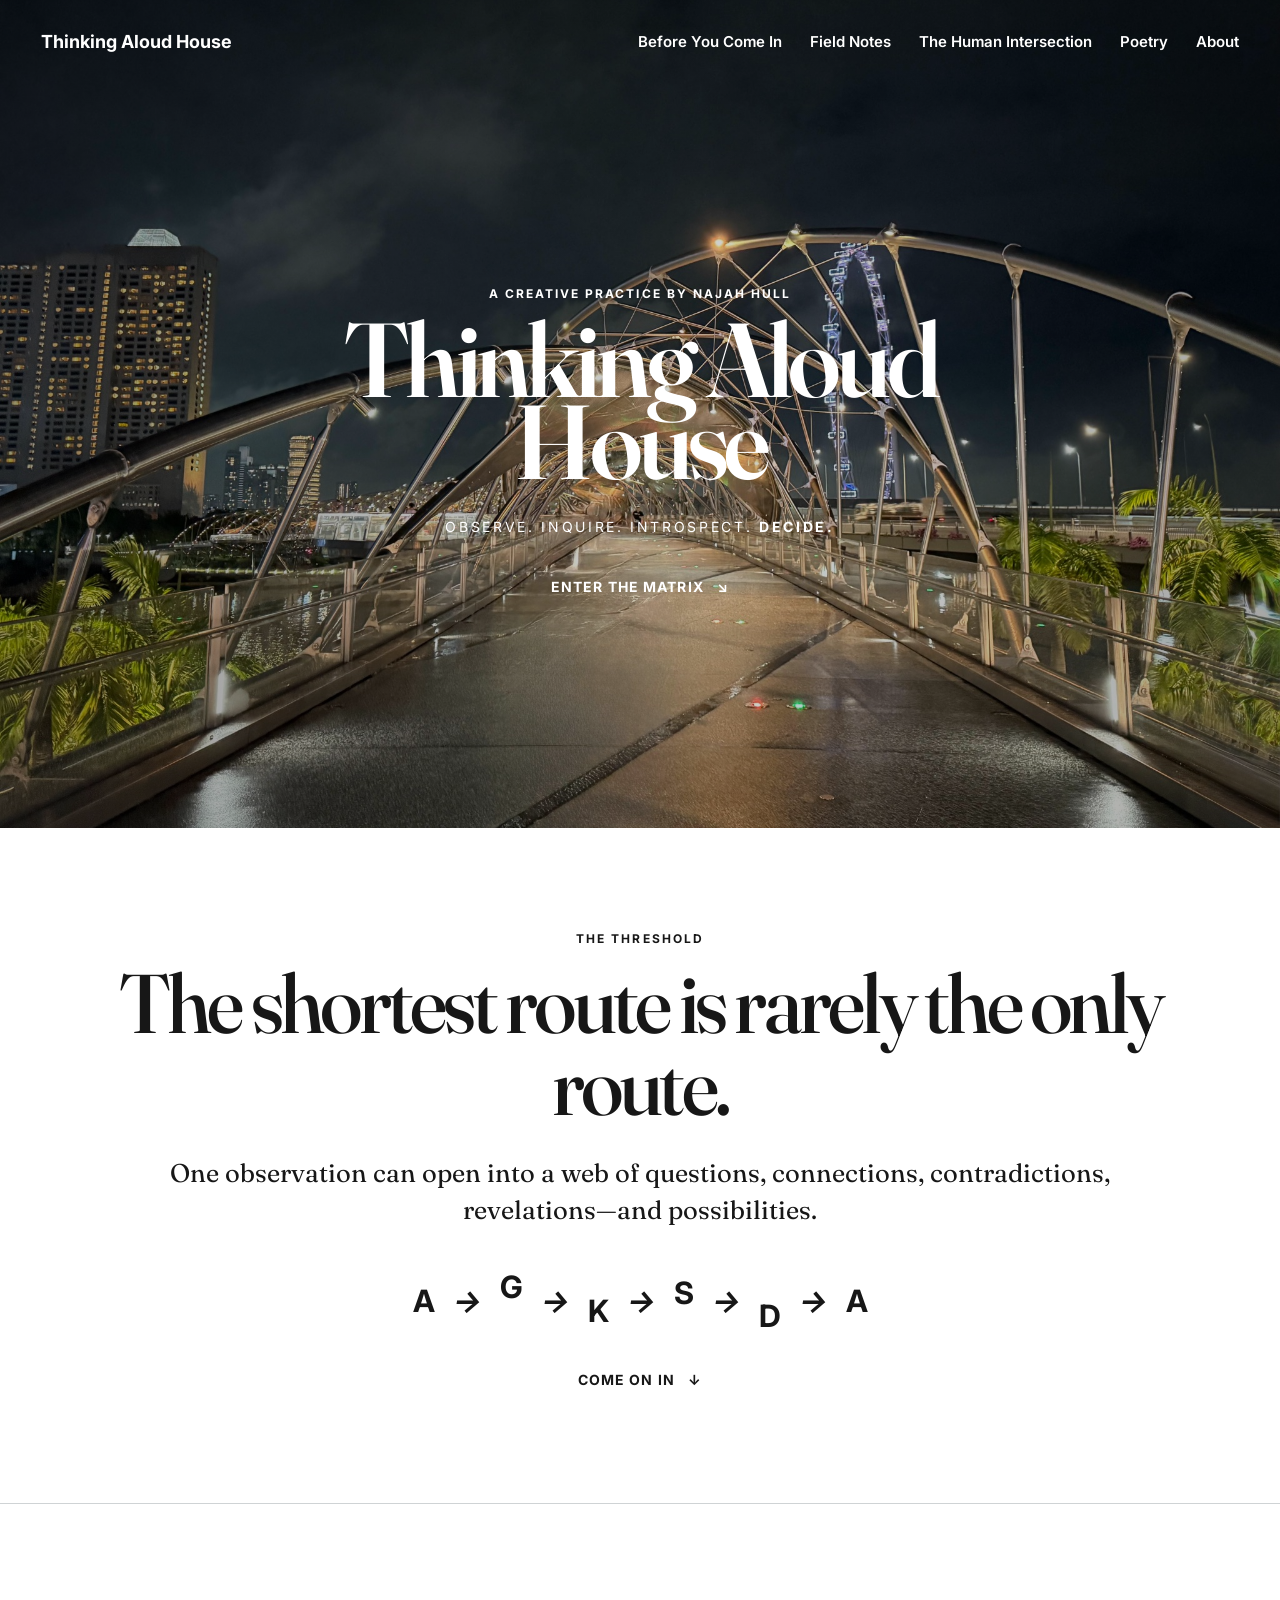
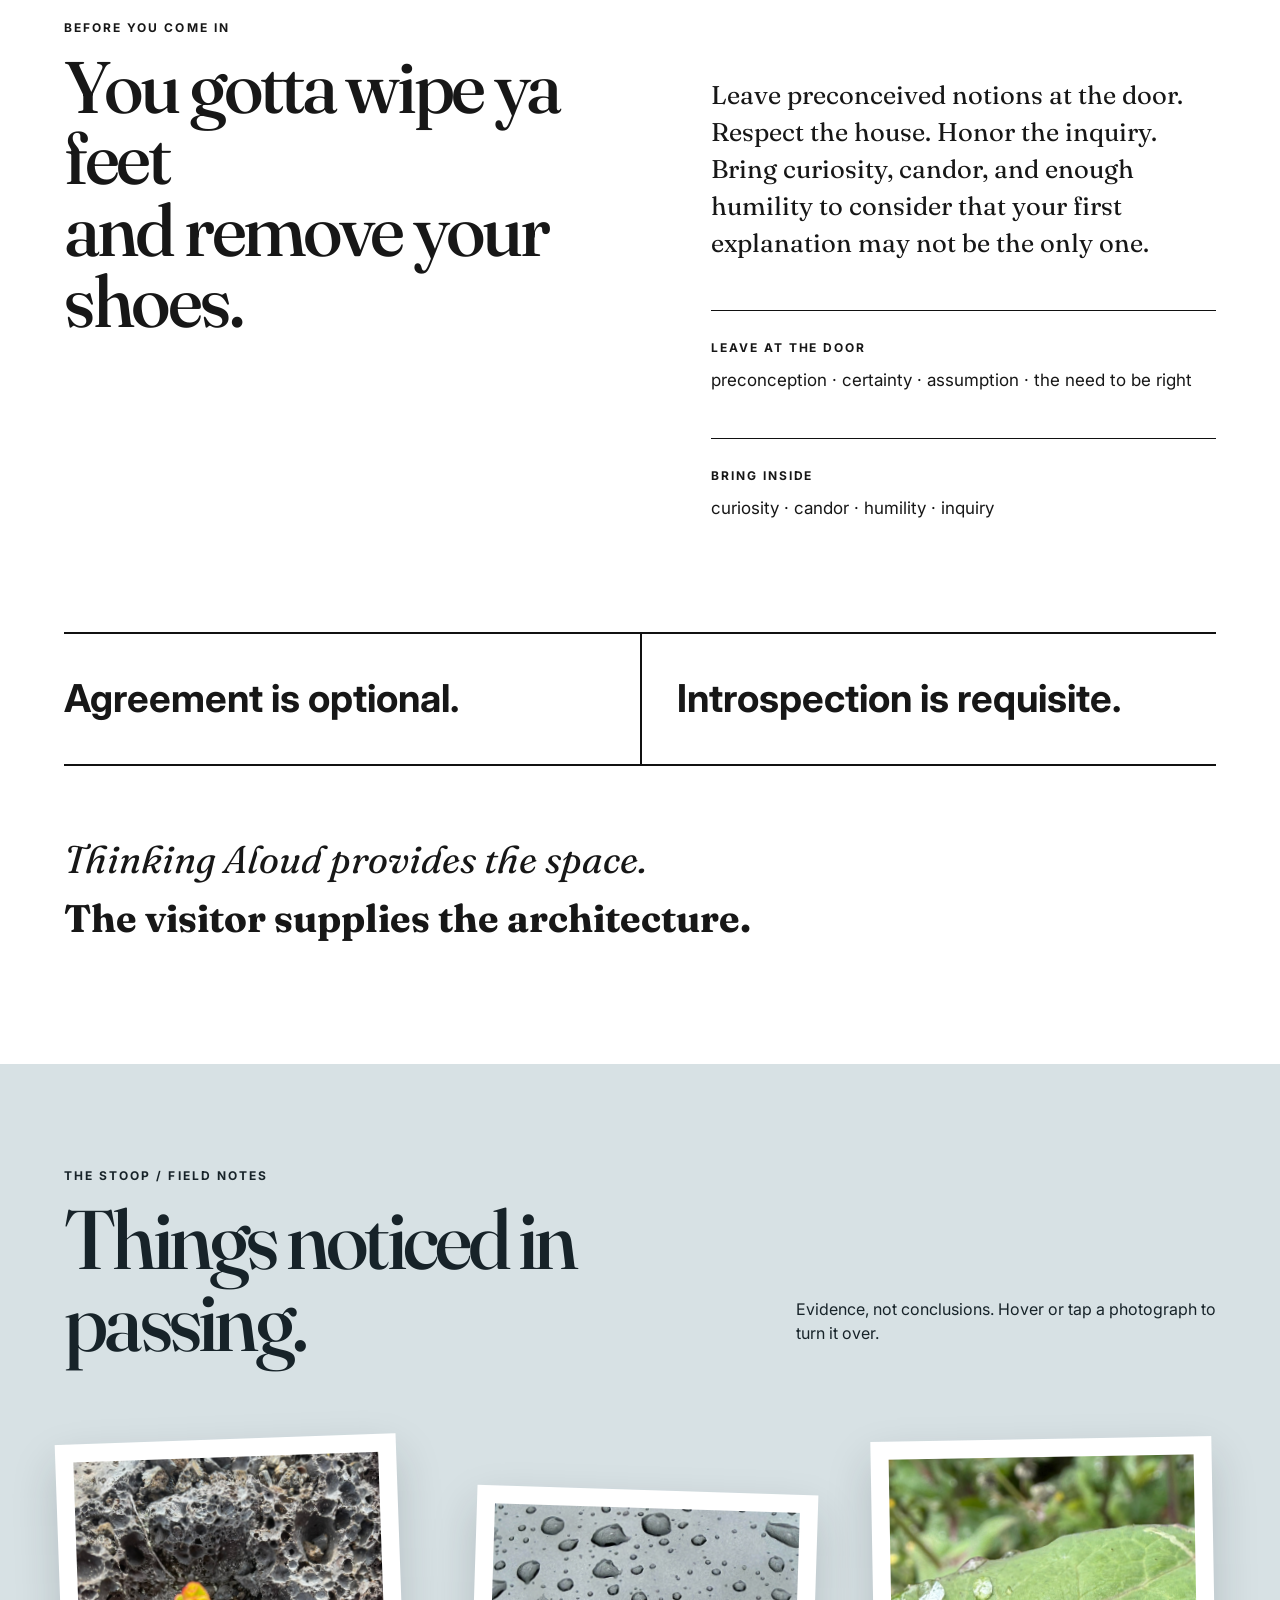
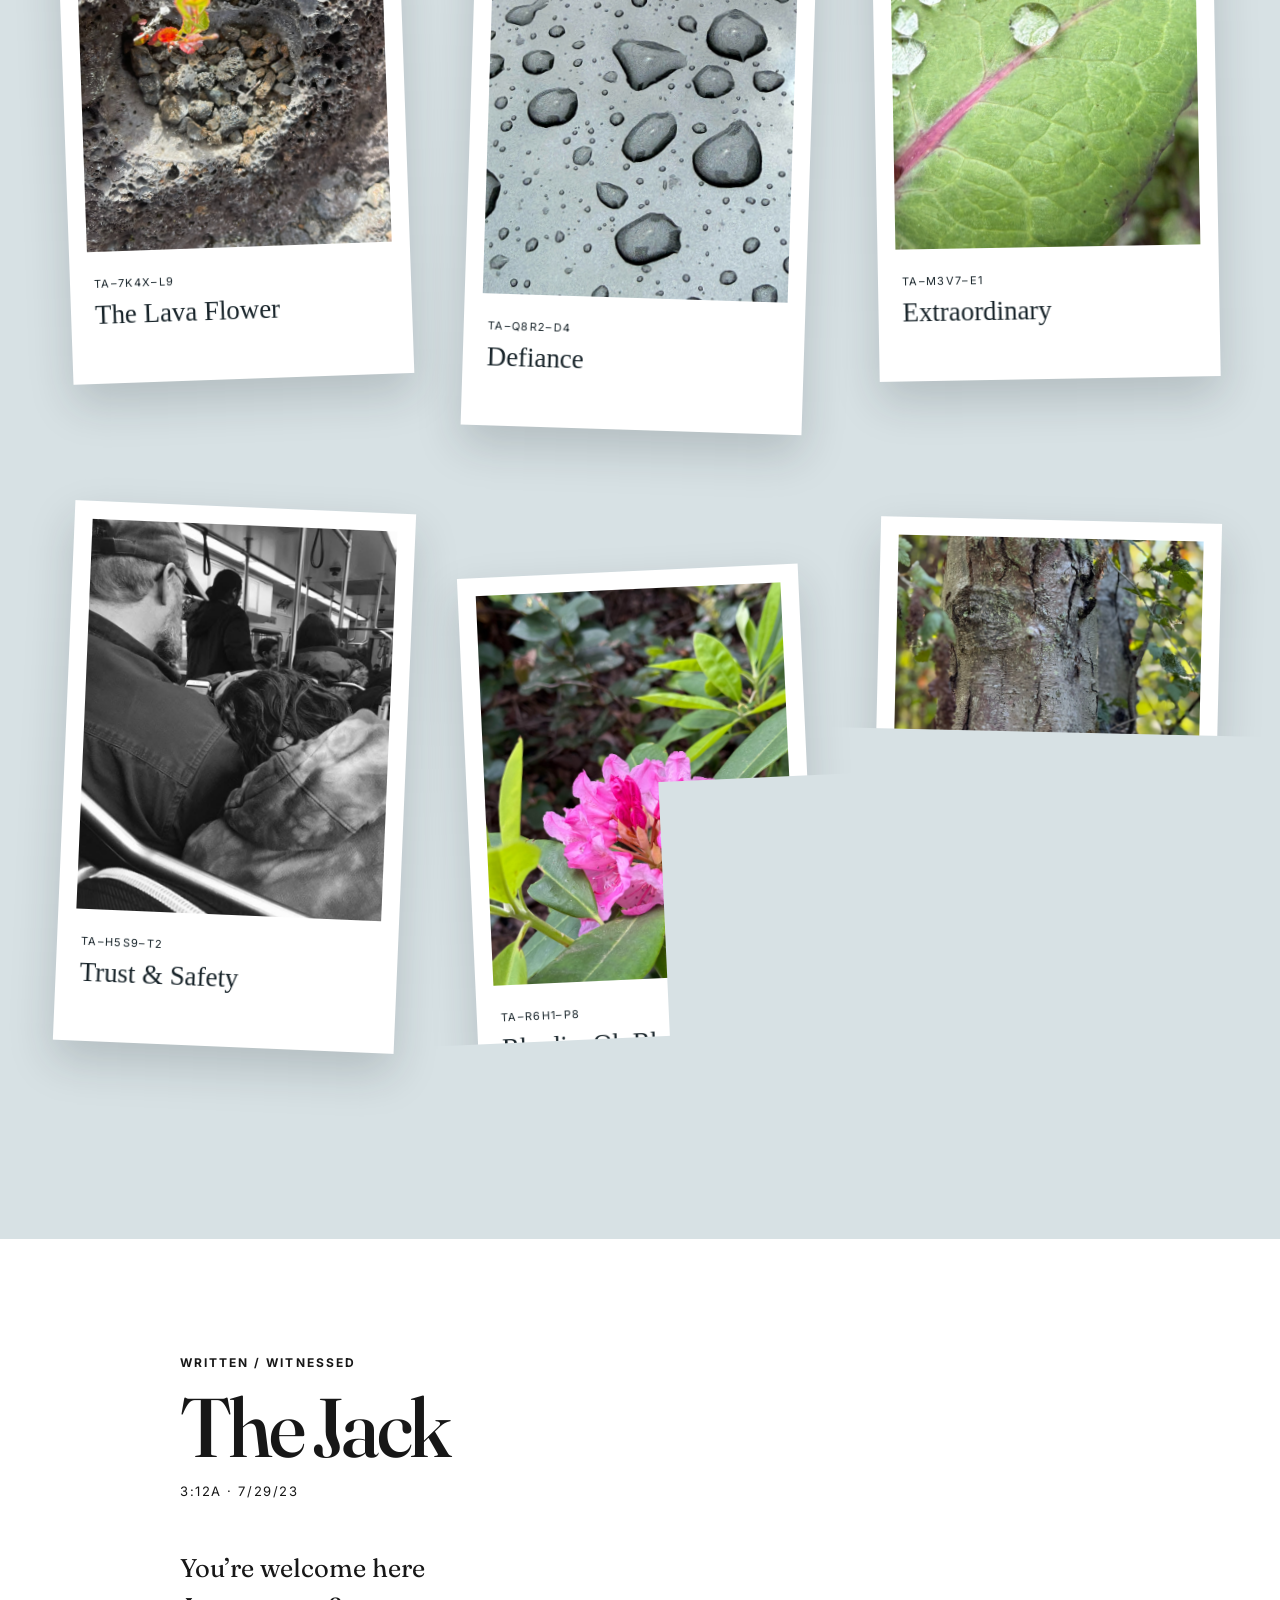
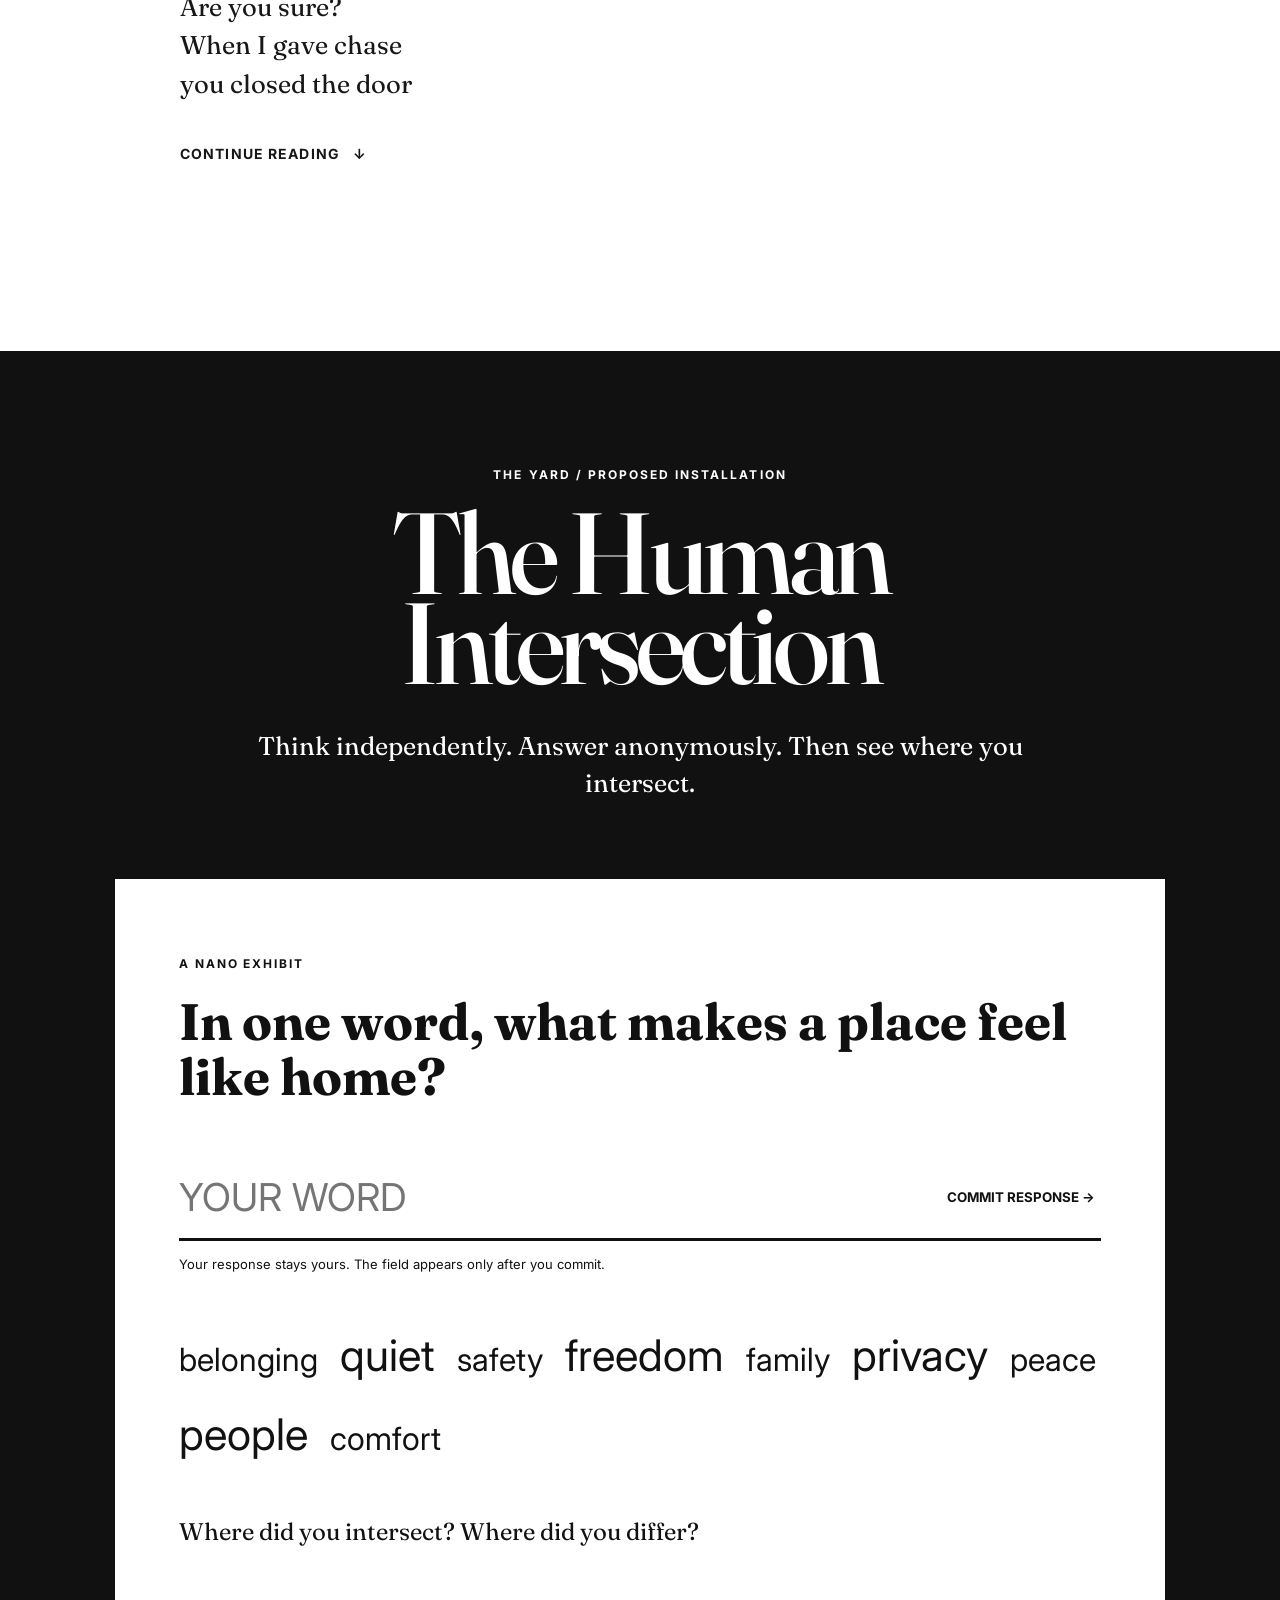
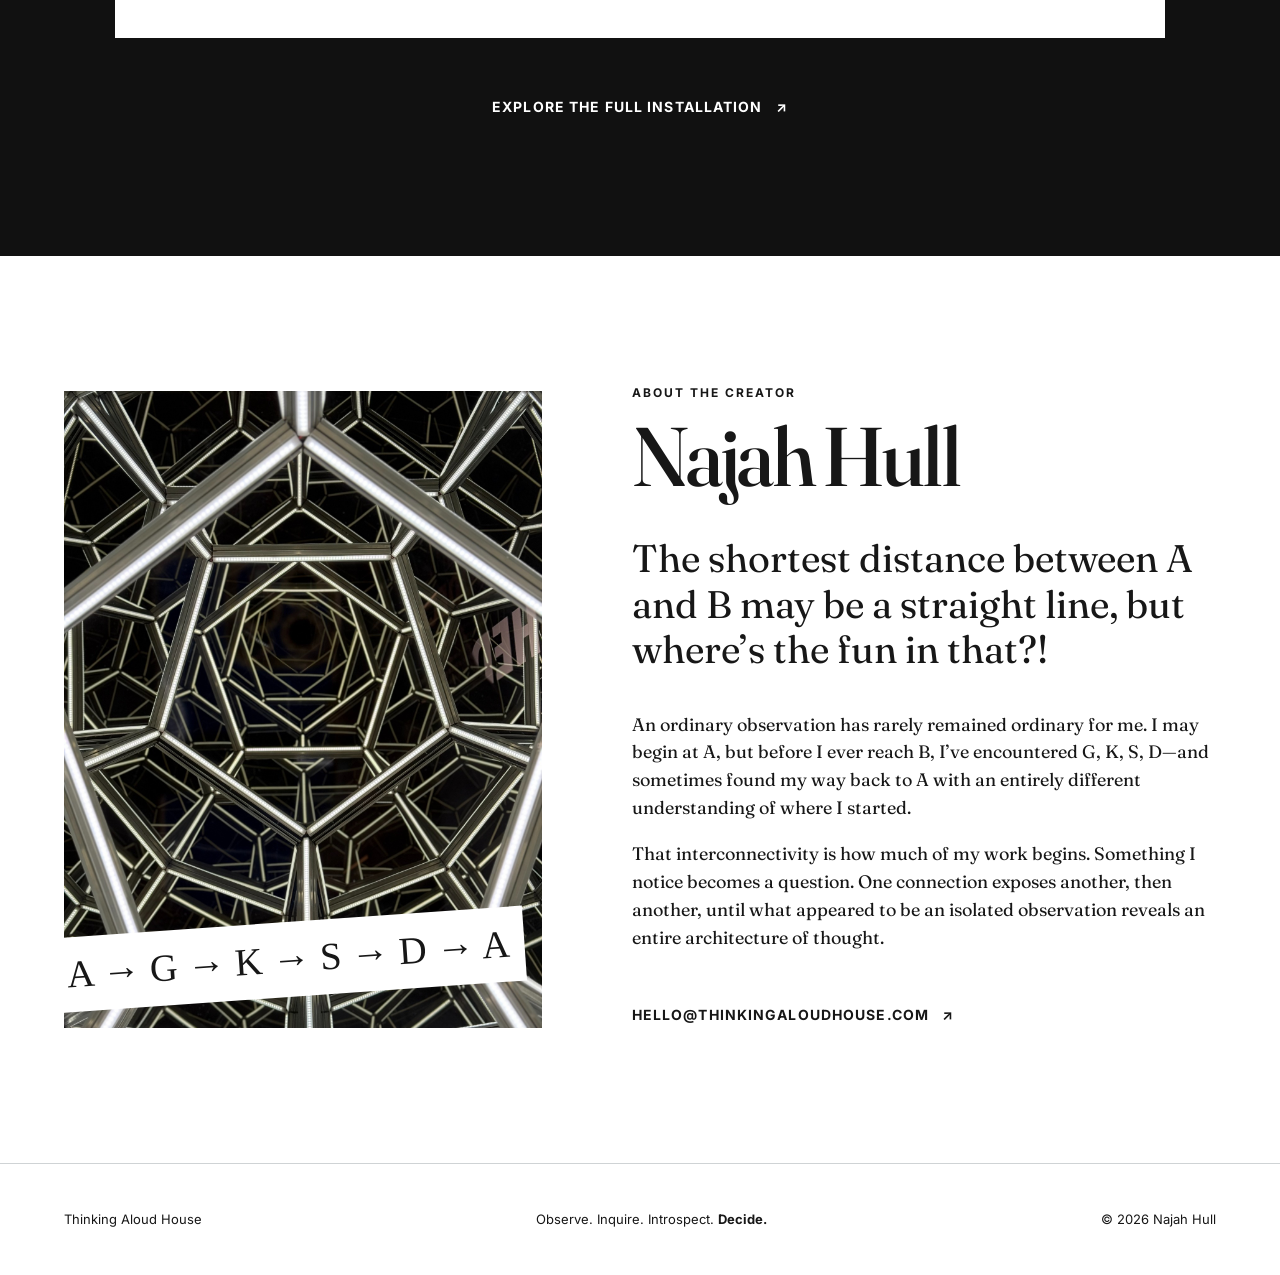
==== commit 9c41f73d: "Reflow The Jack photos alongside poem" ====
--- a/index.html
+++ b/index.html
@@ -82,25 +82,61 @@
       <button class="reveal-link" id="poem-toggle" aria-expanded="false" aria-controls="jack-reveal">Continue reading <span>↓</span></button>
     </div>
     <div id="jack-reveal" class="jack-reveal" hidden>
-      <div class="jack-collage" aria-label="Photographs from the day The Jack was written">
-        <img class="j1" src="images/jack-glass-facade.png" alt="The glass rooftop facade where the events occurred.">
-        <img class="j2" src="images/jack-view.jpeg" alt="View from the rooftop across the city.">
-        <img class="j3" src="images/jack-sign.jpeg" alt="A colorful sidewalk sign for tacos.">
-        <img class="j4" src="images/jack-drink.jpeg" alt="Chips, dips, and a drink on a table.">
-        <img class="j5" src="images/jack-flowers.jpeg" alt="Bright pink flowers outside.">
-        <img class="j6" src="images/jack-window.jpeg" alt="Tacolisto lettering on a restaurant window.">
+      <div class="jack-story" aria-label="The Jack poem with photographs from the day it was written">
+        <figure class="jack-story-image">
+          <img src="images/jack-glass-facade.png" alt="The glass rooftop facade where the events occurred.">
+        </figure>
+        <div class="poem jack-stanza">
+          <p>You seen me<br>it was a glass facade<br>Notwithstanding<br>I’m the biggest and brownest member of this white-centric pod</p>
+        </div>
+
+        <div class="jack-story-spacer" aria-hidden="true"></div>
+        <div class="poem jack-stanza">
+          <p>Why’d you come back?<br>thought you’d dish out more?<br>Muggin’ me<br>With no apology<br>MF you don’t scare me<br>I know the type, misogyny</p>
+          <p>Nah<br>let me rephrase that<br>Misogynoir</p>
+        </div>
+
+        <figure class="jack-story-image">
+          <img src="images/jack-view.jpeg" alt="View from the rooftop across the city.">
+        </figure>
+        <div class="poem jack-stanza">
+          <p>I know you watched<br>as I sashayed to the door<br>Bitch, I’m out<br>Going DOWN<br>First. Floor.</p>
+        </div>
+
+        <figure class="jack-story-image">
+          <img src="images/jack-flowers.jpeg" alt="Bright pink flowers outside.">
+        </figure>
+        <div class="poem jack-stanza">
+          <p>Got stuck, WTF.<br>How I get outta here?<br>Outside is way more beautiful<br>than this whack-ass atmosphere</p>
+        </div>
+
+        <figure class="jack-story-image">
+          <img src="images/jack-sign.jpeg" alt="A colorful sidewalk sign for tacos.">
+        </figure>
+        <div class="poem jack-stanza">
+          <p>Stick the plan<br>head to the taco stand<br>phuck them phakers<br>get you a drank, man</p>
+        </div>
+
+        <figure class="jack-story-image">
+          <img src="images/jack-drink.jpeg" alt="Chips, dips, and a drink on a table.">
+        </figure>
+        <div class="poem jack-stanza">
+          <p>Chips and cheese too<br>Stick around just long enough<br>to let them mfs arrive and see you found sum’n else to do.</p>
+        </div>
+
+        <figure class="jack-story-image">
+          <img src="images/jack-window.jpeg" alt="Tacolisto lettering on a restaurant window.">
+        </figure>
+        <div class="poem jack-stanza">
+          <p>Shades engaged<br>so I’m clocking ALL the insecurity<br>All the people who should’ve said sum’n…<br>They was in that DEI trainin’ wit’ Lindsey!</p>
+        </div>
+
+        <div class="jack-story-spacer" aria-hidden="true"></div>
+        <div class="poem jack-stanza jack-closing">
+          <p>Same old shit, just a different space<br>Same old players, just a different face</p>
+          <p>I’m welcome here?</p>
+        </div>
       </div>
-      <article class="poem full-poem">
-        <p>You seen me<br>it was a glass facade<br>Notwithstanding<br>I’m the biggest and brownest member of this white-centric pod</p>
-        <p>Why’d you come back?<br>thought you’d dish out more?<br>Muggin’ me<br>With no apology<br>MF you don’t scare me<br>I know the type, misogyny</p>
-        <p>Nah<br>let me rephrase that<br>Misogynoir</p>
-        <p>I know you watched<br>as I sashayed to the door<br>Bitch, I’m out<br>Going DOWN<br>First. Floor.</p>
-        <p>Got stuck, WTF.<br>How I get outta here?<br>Outside is way more beautiful<br>than this whack-ass atmosphere</p>
-        <p>Stick the plan<br>head to the taco stand<br>phuck them phakers<br>get you a drank, man</p>
-        <p>Chips and cheese too<br>Stick around just long enough<br>to let them mfs arrive and see you found sum’n else to do.</p>
-        <p>Shades engaged<br>so I’m clocking ALL the insecurity<br>All the people who should’ve said sum’n…<br>They was in that DEI trainin’ wit’ Lindsey!</p>
-        <p>Same old shit, just a different space<br>Same old players, just a different face</p><p>I’m welcome here?</p>
-      </article>
     </div>
   </section>
 
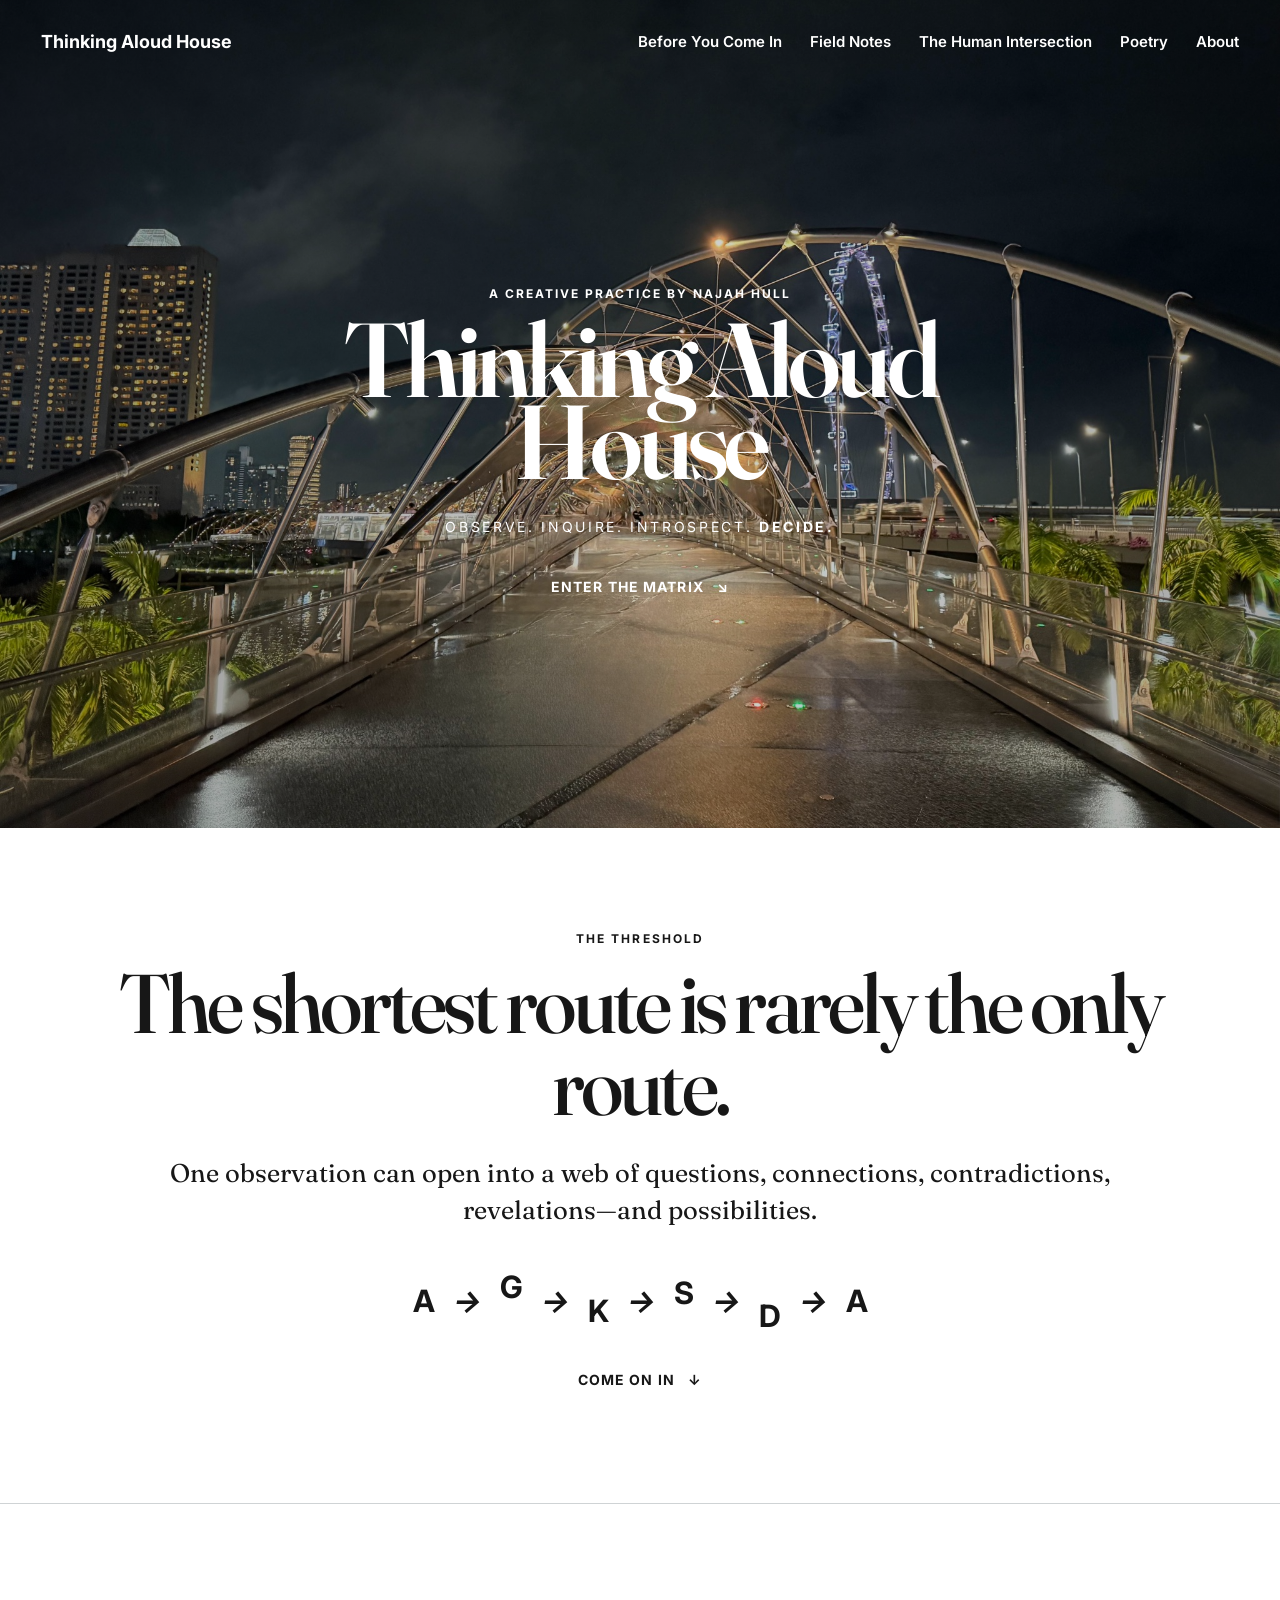
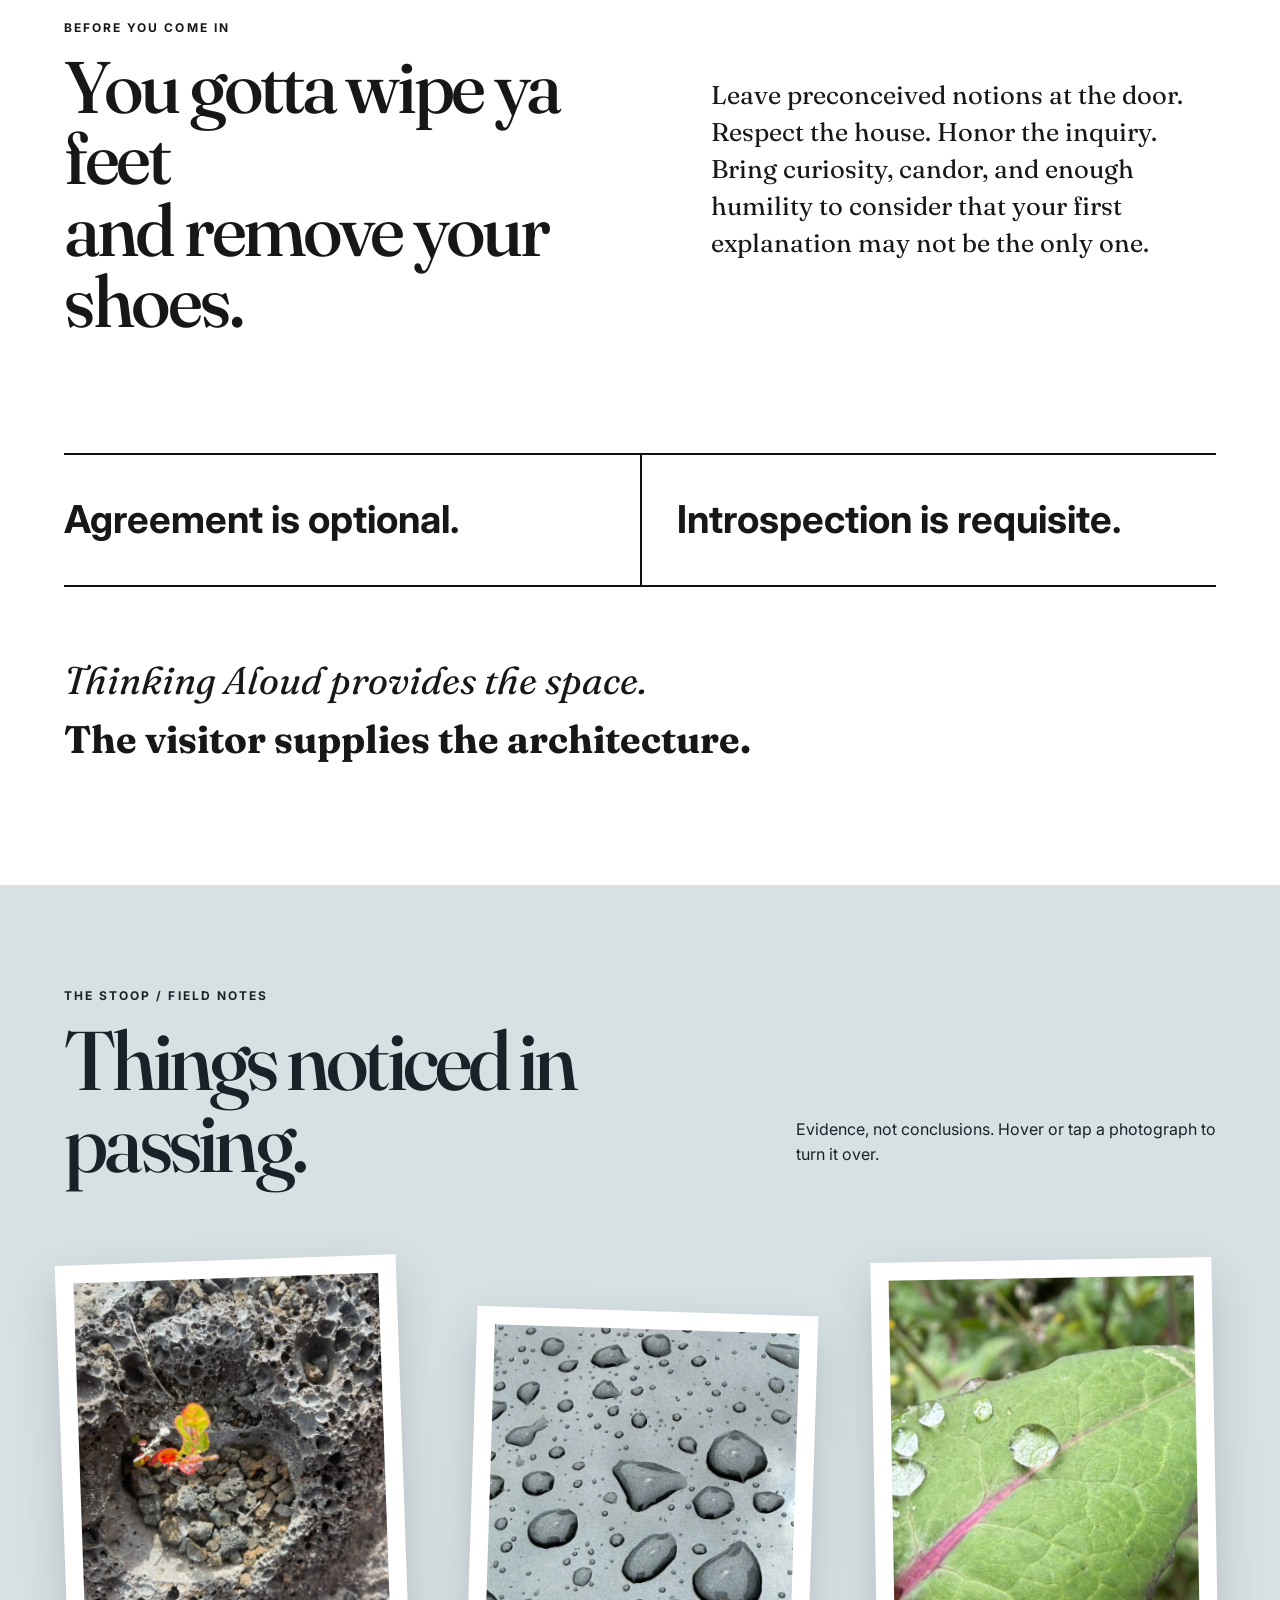
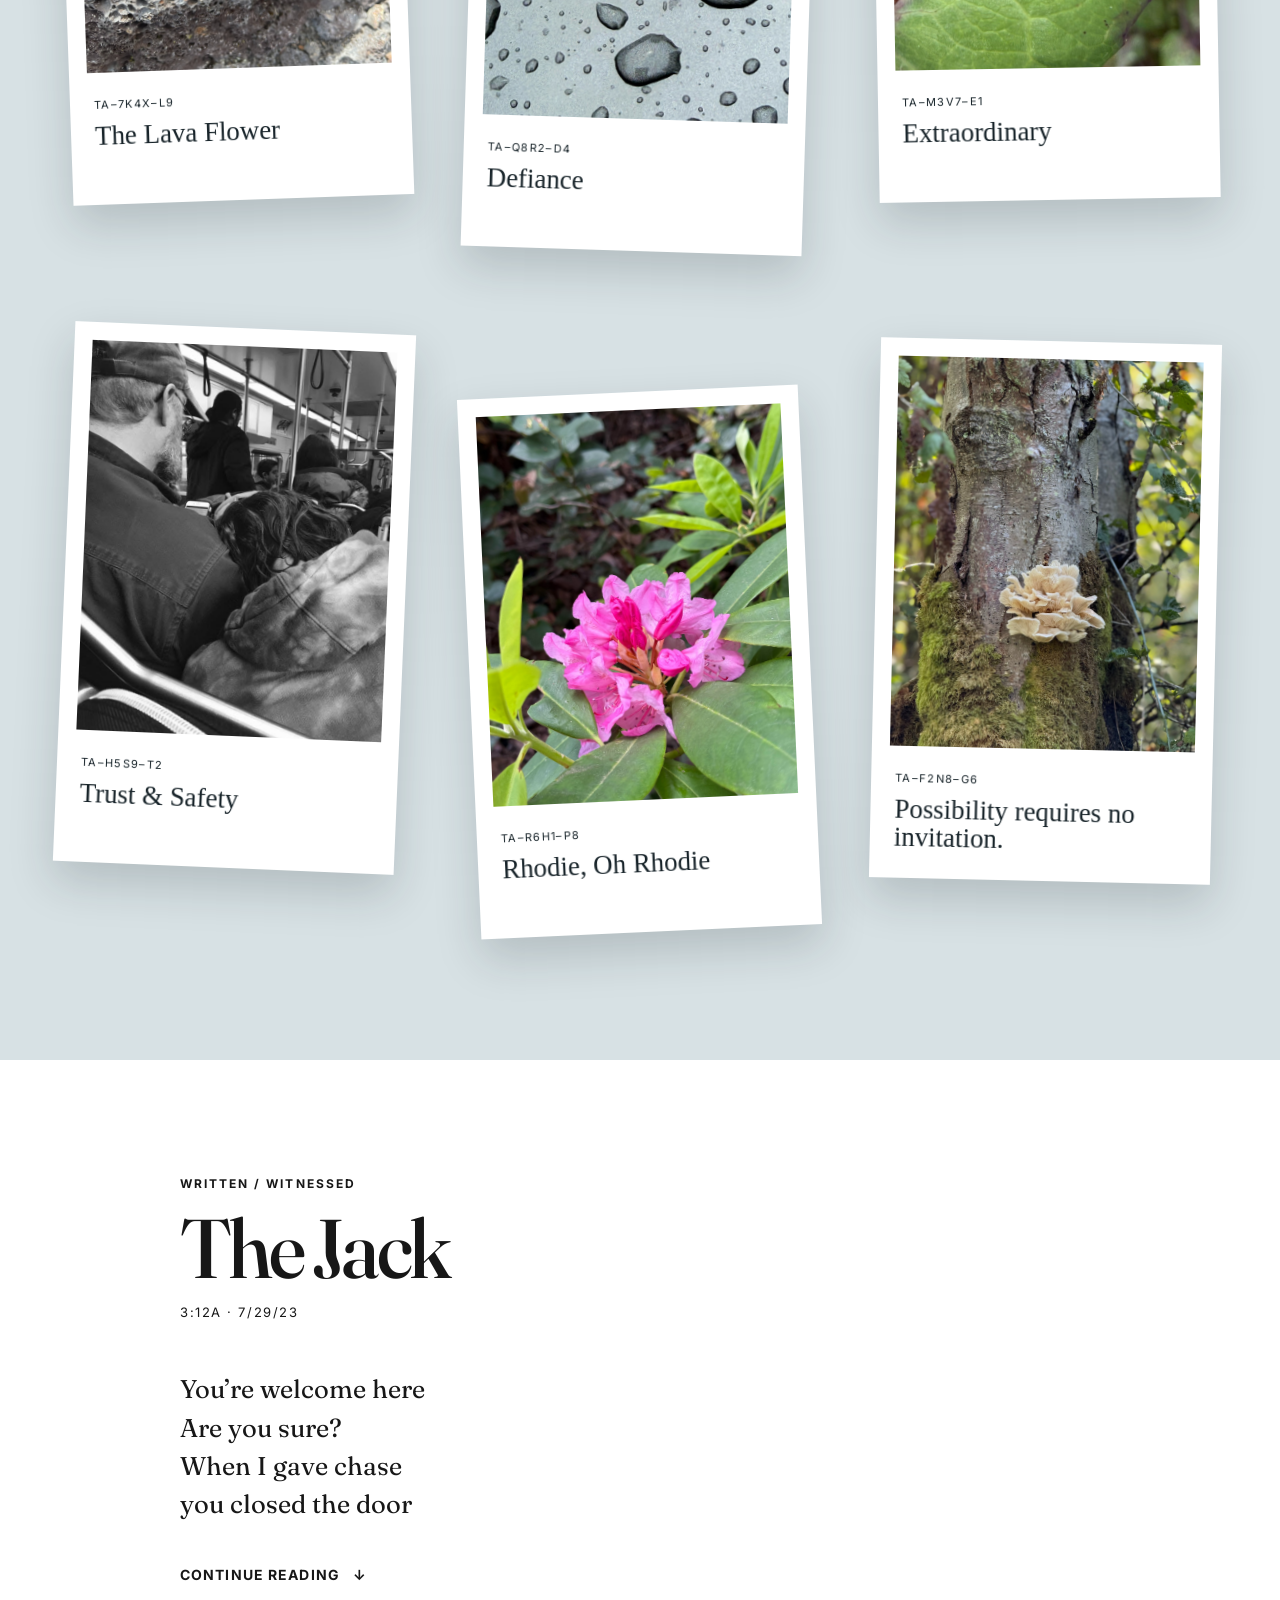
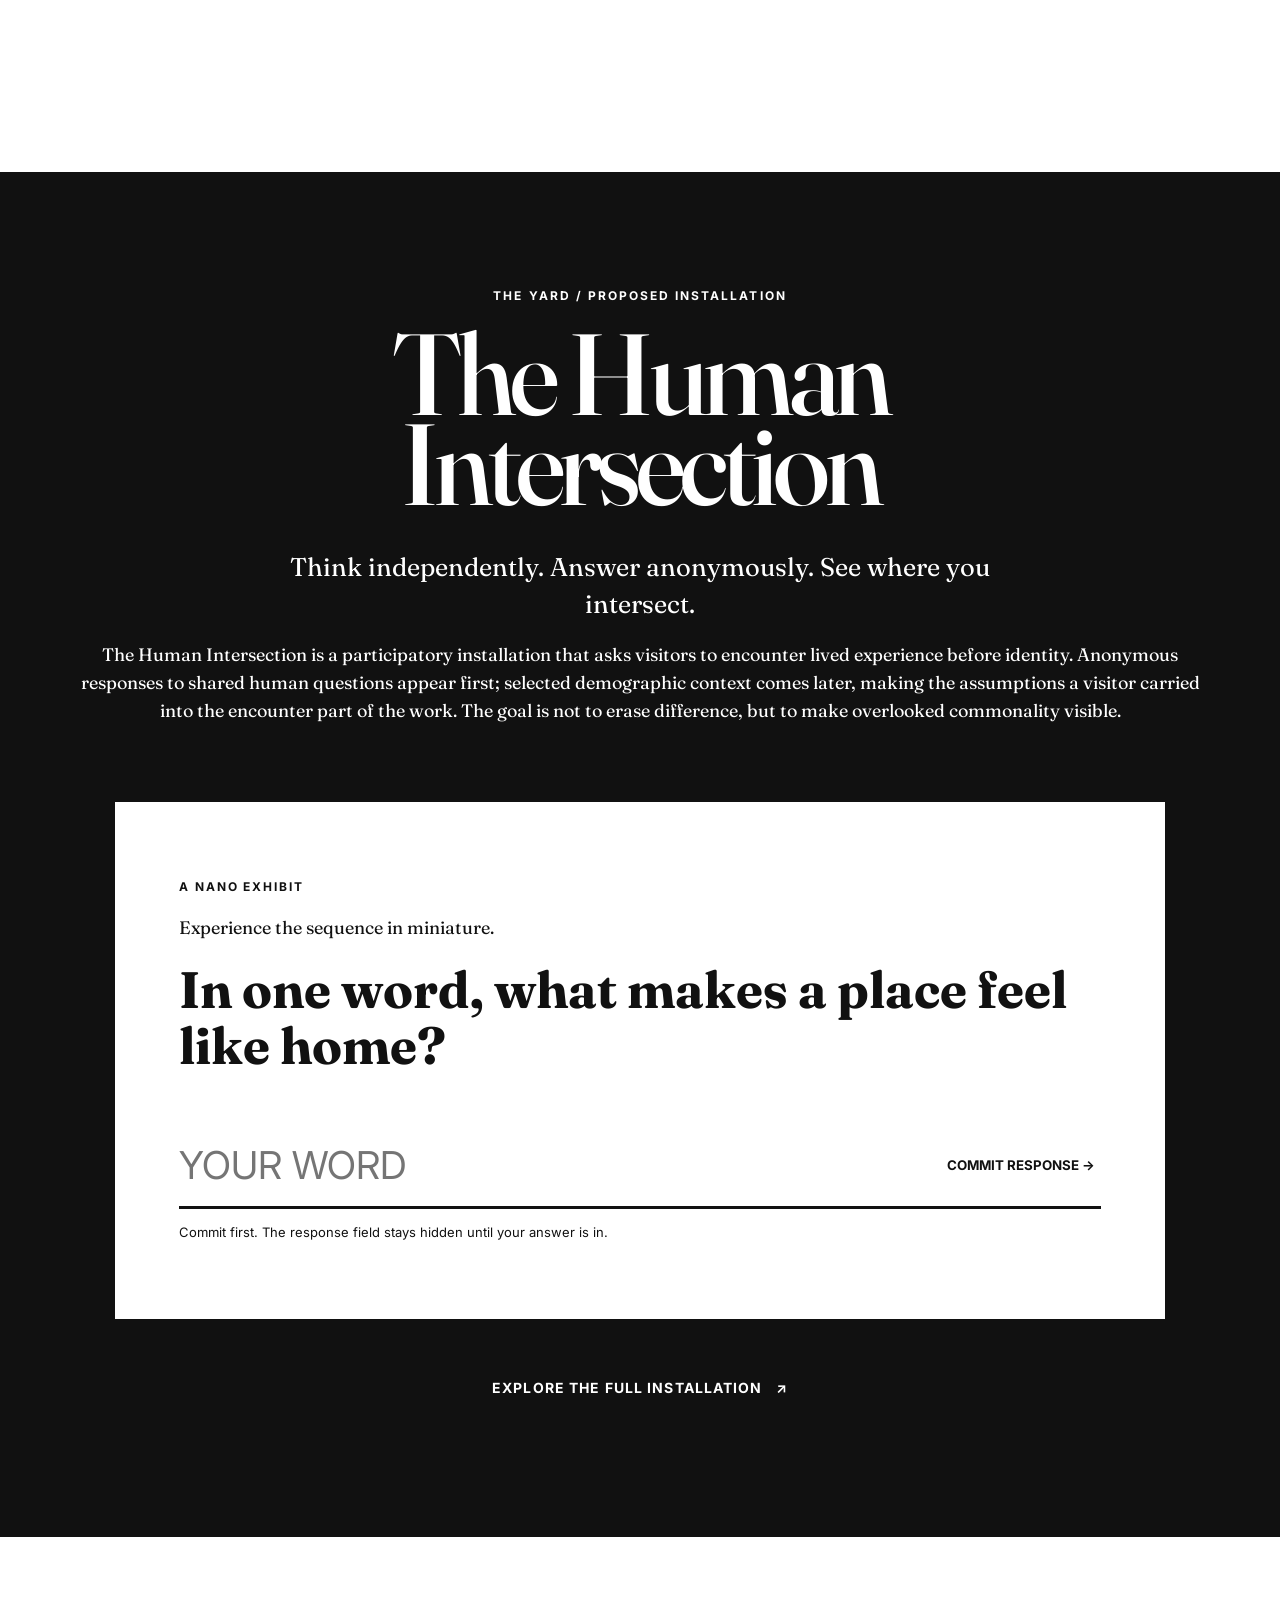
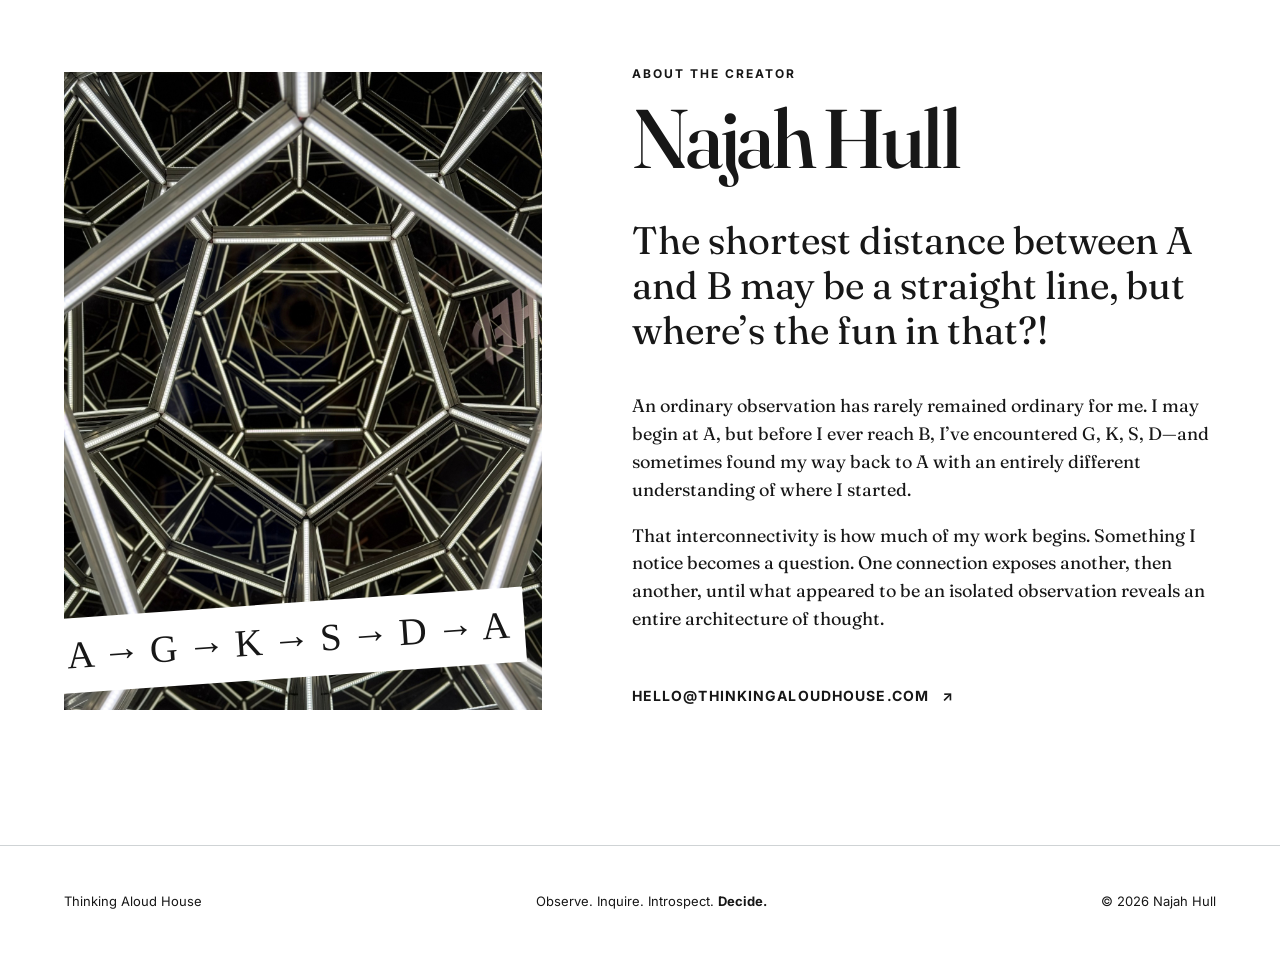
==== commit b7d2391e: "Refine vestibule and Human Intersection preview" ====
--- a/index.html
+++ b/index.html
@@ -50,10 +50,6 @@
       </div>
       <div class="vestibule-body">
         <p class="lead">Leave preconceived notions at the door. Respect the house. Honor the inquiry. Bring curiosity, candor, and enough humility to consider that your first explanation may not be the only one.</p>
-        <div class="threshold-words">
-          <div><span>LEAVE AT THE DOOR</span><p>preconception · certainty · assumption · the need to be right</p></div>
-          <div><span>BRING INSIDE</span><p>curiosity · candor · humility · inquiry</p></div>
-        </div>
       </div>
     </div>
     <div class="rules"><p>Agreement is optional.</p><p>Introspection is requisite.</p></div>
@@ -141,16 +137,50 @@
   </section>
 
   <section id="human-intersection" class="intersection">
-    <div class="intersection-intro"><p class="eyebrow">The Yard / Proposed Installation</p><h2>The Human<br>Intersection</h2><p class="lead">Think independently. Answer anonymously. Then see where you intersect.</p></div>
+    <div class="intersection-intro">
+      <p class="eyebrow">The Yard / Proposed Installation</p>
+      <h2>The Human<br>Intersection</h2>
+      <p class="lead">Think independently. Answer anonymously. See where you intersect.</p>
+      <p class="intersection-blurb">The Human Intersection is a participatory installation that asks visitors to encounter lived experience before identity. Anonymous responses to shared human questions appear first; selected demographic context comes later, making the assumptions a visitor carried into the encounter part of the work. The goal is not to erase difference, but to make overlooked commonality visible.</p>
+    </div>
+
     <div class="nano-exhibit">
-      <p class="nano-label">A nano exhibit</p><h3>In one word, what makes a place feel like home?</h3>
-      <form id="nano-form"><label class="sr-only" for="nano-word">Your one-word response</label><input id="nano-word" maxlength="24" placeholder="YOUR WORD" autocomplete="off"><button type="submit">Commit response →</button></form>
-      <p class="nano-note">Your response stays yours. The field appears only after you commit.</p>
-      <div id="word-field" class="word-field" hidden><span>belonging</span><span>quiet</span><span>safety</span><span>freedom</span><span>family</span><span>privacy</span><span>peace</span><span>people</span><span>comfort</span><span id="your-word"></span><p>Where did you intersect? Where did you differ?</p></div>
+      <div class="nano-heading">
+        <p class="nano-label">A nano exhibit</p>
+        <p class="nano-kicker">Experience the sequence in miniature.</p>
+      </div>
+      <h3>In one word, what makes a place feel like home?</h3>
+      <form id="nano-form">
+        <label class="sr-only" for="nano-word">Your one-word response</label>
+        <input id="nano-word" maxlength="24" placeholder="YOUR WORD" autocomplete="off" required>
+        <button type="submit">Commit response →</button>
+      </form>
+      <p class="nano-note">Commit first. The response field stays hidden until your answer is in.</p>
+
+      <div id="response-reveal" class="response-reveal" hidden aria-live="polite">
+        <div class="response-meta">
+          <div>
+            <span class="response-label">Your response</span>
+            <strong id="committed-word"></strong>
+          </div>
+          <div>
+            <span class="response-label">Intersection</span>
+            <strong id="intersection-count"></strong>
+          </div>
+        </div>
+
+        <div class="response-field-wrap">
+          <p class="response-field-label">Prototype response field</p>
+          <div id="response-field" class="response-field" aria-label="Sample response field plus your submitted word"></div>
+        </div>
+
+        <p class="response-disclosure">This nano exhibit uses a sample response set to demonstrate the installation logic. Your submission is added locally in this browser; it is not transmitted or stored.</p>
+        <p class="response-question">Where did you intersect? Where did you differ?</p>
+      </div>
     </div>
-    <a class="text-link intersection-link" href="#">Explore the full installation <span>↗</span></a>
+
+    <a class="text-link intersection-link" href="human-intersection.html">Explore the full installation <span>↗</span></a>
   </section>
-
   <section id="about" class="about">
     <div class="about-portrait"><img src="images/02-portal.jpeg" alt="A mirrored illuminated geometric sphere with repeating interconnected forms."><span class="scribble">A → G → K → S → D → A</span></div>
     <div class="about-copy"><p class="eyebrow">About the creator</p><h2>Najah Hull</h2><p class="about-lede">The shortest distance between A and B may be a straight line, but where’s the fun in that?!</p><p>An ordinary observation has rarely remained ordinary for me. I may begin at A, but before I ever reach B, I’ve encountered G, K, S, D—and sometimes found my way back to A with an entirely different understanding of where I started.</p><p>That interconnectivity is how much of my work begins. Something I notice becomes a question. One connection exposes another, then another, until what appeared to be an isolated observation reveals an entire architecture of thought.</p><a class="text-link" href="mailto:hello@thinkingaloudhouse.com">hello@thinkingaloudhouse.com <span>↗</span></a></div>
--- a/styles.css
+++ b/styles.css
@@ -1 +1,54 @@
 :root{--ink:#171717;--paper:#fff;--field:#d7e1e4;--field-ink:#172329;--accent:#2857ff;--line:#cfd3d5;--serif:"Fraunces",Georgia,serif;--sans:"Inter",Arial,sans-serif}*{box-sizing:border-box}html{scroll-behavior:smooth}body{margin:0;background:var(--paper);color:var(--ink);font-family:var(--serif);font-size:18px;line-height:1.55}.skip-link{position:absolute;left:-9999px}.skip-link:focus{left:1rem;top:1rem;background:#fff;padding:.5rem;z-index:99}.sr-only{position:absolute;width:1px;height:1px;padding:0;margin:-1px;overflow:hidden;clip:rect(0,0,0,0);white-space:nowrap;border:0}.site-header{position:absolute;z-index:20;top:0;left:0;right:0;display:flex;justify-content:space-between;align-items:center;padding:22px 3.2vw;color:#fff;font-family:var(--sans)}.wordmark,.site-header a{color:inherit;text-decoration:none}.wordmark{font-size:18px;font-weight:700}.site-header nav{display:flex;gap:28px}.site-header nav a{font-size:15px;font-weight:600;position:relative;padding:8px 0}.site-header nav a:after,.text-link:after,.reveal-link:after{content:"";position:absolute;left:0;right:100%;bottom:2px;height:2px;background:currentColor;transition:right .25s ease}.site-header nav a:hover:after,.site-header nav a:focus:after,.text-link:hover:after,.text-link:focus:after,.reveal-link:hover:after,.reveal-link:focus:after{right:0}.hero{height:92vh;min-height:680px;position:relative;display:grid;place-items:center;overflow:hidden;color:#fff}.hero>img{position:absolute;inset:0;width:100%;height:100%;object-fit:cover}.hero-shade{position:absolute;inset:0;background:linear-gradient(90deg,rgba(0,0,0,.42),rgba(0,0,0,.18) 55%,rgba(0,0,0,.35))}.hero-copy{position:relative;text-align:center;max-width:1000px;padding:6rem 2rem 2rem}.eyebrow{font-family:var(--sans);text-transform:uppercase;letter-spacing:.17em;font-size:12px;font-weight:700;margin:0 0 14px}.hero h1{font-size:clamp(74px,8.2vw,148px);line-height:.78;letter-spacing:-.045em;margin:.15em 0 .32em;font-weight:600}.motto{font-family:var(--sans);text-transform:uppercase;letter-spacing:.19em;font-size:14px;margin:0 0 28px}.text-link,.reveal-link{display:inline-block;position:relative;color:inherit;text-decoration:none;font-family:var(--sans);font-weight:700;letter-spacing:.08em;text-transform:uppercase;font-size:14px;padding:10px 0;border:0;background:none;cursor:pointer}.text-link span,.reveal-link span{display:inline-block;margin-left:9px;transition:transform .2s}.text-link:hover span,.reveal-link:hover span{transform:translate(3px,3px)}.light{color:#fff}.matrix-intro{min-height:70vh;display:grid;place-items:center;padding:8vw 6vw;background:#fff}.matrix-copy{max-width:1050px;text-align:center}.matrix-copy h2,.vestibule h2,.section-heading h2,.jack-intro h2,.intersection h2,.about h2{font-size:clamp(56px,6.5vw,108px);line-height:.98;letter-spacing:-.045em;margin:.1em 0 .35em;font-weight:500}.lead{font-size:clamp(21px,2vw,31px);line-height:1.45}.matrix-route{display:flex;justify-content:center;align-items:center;gap:18px;margin:48px 0 34px;font-family:var(--sans);font-size:clamp(18px,2.4vw,34px);font-weight:700}.matrix-route span:nth-of-type(2){transform:translateY(-14px)}.matrix-route span:nth-of-type(3){transform:translateY(10px)}.matrix-route span:nth-of-type(4){transform:translateY(-8px)}.matrix-route span:nth-of-type(5){transform:translateY(15px)}.vestibule{padding:9vw 5vw;background:#fff;border-top:1px solid var(--line)}.vestibule-grid{display:grid;grid-template-columns:1.05fr .95fr;gap:7vw;align-items:start}.vestibule h2{font-size:clamp(52px,5.7vw,98px)}.vestibule-body{padding-top:2rem}.threshold-words{margin-top:3rem;display:grid;gap:1.5rem;font-family:var(--sans)}.threshold-words>div{padding:1.3rem 0;border-top:1px solid #111}.threshold-words span{font-size:12px;letter-spacing:.16em;font-weight:700}.threshold-words p{margin:.45rem 0 0;font-size:17px}.rules{display:grid;grid-template-columns:1fr 1fr;margin-top:7vw;border-top:2px solid #111;border-bottom:2px solid #111}.rules p{font-family:var(--sans);font-size:clamp(24px,3vw,48px);font-weight:700;margin:0;padding:2.2rem 1rem 2.2rem 0}.rules p+ p{border-left:2px solid #111;padding-left:2.2rem}.house-principle{font-size:clamp(28px,3vw,50px);margin:5vw 0 0;max-width:1200px}.house-principle strong{display:block;font-style:normal}.field-notes{background:var(--field);color:var(--field-ink);padding:8vw 5vw 10vw;overflow:hidden}.section-heading{display:flex;justify-content:space-between;gap:5vw;align-items:end;margin-bottom:6vw}.section-heading>p{max-width:420px;font-family:var(--sans);font-size:16px}.section-heading h2{margin-bottom:0}.polaroid-field{display:grid;grid-template-columns:repeat(3,minmax(0,1fr));gap:7vw 5vw;align-items:start;max-width:1500px;margin:auto}.flip-card{perspective:1400px;min-height:540px;cursor:pointer;outline:none}.flip-inner{position:relative;width:100%;height:540px;transform-style:preserve-3d;transition:transform .7s cubic-bezier(.2,.75,.2,1)}.flip-card:hover .flip-inner,.flip-card:focus .flip-inner,.flip-card.flipped .flip-inner{transform:rotateY(180deg)}.flip-front,.flip-back{position:absolute;inset:0;backface-visibility:hidden}.polaroid{background:#fff;padding:18px 18px 24px;box-shadow:0 20px 42px rgba(20,32,38,.18);display:flex;flex-direction:column}.polaroid img{width:100%;height:390px;object-fit:cover;display:block}.polaroid-note{padding:16px 6px 2px}.polaroid-note span,.registry{font-family:var(--sans);font-size:11px;letter-spacing:.12em;text-transform:uppercase}.polaroid-note h3{font-family:"Comic Sans MS","Bradley Hand",cursive;font-size:clamp(25px,2.1vw,38px);line-height:1.05;margin:.3rem 0 0;font-weight:400}.flip-back{background:#fff;padding:36px;transform:rotateY(180deg);box-shadow:0 20px 42px rgba(20,32,38,.18);font-size:19px;overflow:auto}.tilt-a{transform:rotate(-2deg)}.tilt-b{transform:rotate(1.8deg);margin-top:4vw}.tilt-c{transform:rotate(-1deg)}.tilt-d{transform:rotate(2.4deg);margin-top:-1vw}.tilt-e{transform:rotate(-2.6deg);margin-top:4vw}.tilt-f{transform:rotate(1.3deg)}.jack-section{padding:9vw 5vw;background:#fff}.jack-intro{max-width:920px;margin:0 auto 5vw}.jack-intro h2{margin-bottom:.1em}.date{font-family:var(--sans);font-size:13px;letter-spacing:.12em;text-transform:uppercase}.poem{font-size:clamp(21px,2vw,30px);line-height:1.5}.opening{margin:3rem 0 2rem}.jack-reveal{position:relative;margin-top:5vw}.jack-collage{position:relative;height:1200px;max-width:1500px;margin:0 auto}.jack-collage img{position:absolute;object-fit:cover;box-shadow:0 18px 40px rgba(0,0,0,.15)}.j1{left:0;top:0;width:54%;height:36%}.j2{right:0;top:7%;width:43%;height:31%}.j3{left:7%;top:40%;width:30%;height:28%}.j4{left:39%;top:43%;width:29%;height:31%}.j5{right:3%;top:41%;width:27%;height:31%}.j6{left:22%;bottom:0;width:54%;height:27%}.full-poem{max-width:760px;margin:-360px auto 0;position:relative;background:rgba(255,255,255,.94);padding:4vw;box-shadow:0 20px 60px rgba(0,0,0,.12)}.intersection{padding:9vw 5vw 10vw;background:#111;color:#fff;min-height:100vh}.intersection-intro{text-align:center;max-width:1200px;margin:0 auto 6vw}.intersection h2{font-size:clamp(76px,9vw,160px);line-height:.78;margin:.2em 0 .35em}.intersection-intro .lead{max-width:800px;margin:auto}.nano-exhibit{background:#fff;color:#111;max-width:1050px;margin:0 auto;padding:clamp(32px,5vw,78px)}.nano-label{font-family:var(--sans);text-transform:uppercase;letter-spacing:.16em;font-size:12px;font-weight:700}.nano-exhibit h3{font-size:clamp(34px,4vw,64px);line-height:1.08;margin:.4em 0 1em}.nano-exhibit form{display:flex;border-bottom:3px solid #111}.nano-exhibit input{flex:1;border:0;background:transparent;padding:18px 0;font-family:var(--sans);font-size:clamp(22px,3vw,42px);outline:0;text-transform:uppercase}.nano-exhibit button{border:0;background:transparent;font-family:var(--sans);font-weight:700;text-transform:uppercase;cursor:pointer}.nano-note{font-family:var(--sans);font-size:13px}.word-field{display:flex;flex-wrap:wrap;gap:12px 22px;align-items:baseline;margin-top:3rem;font-family:var(--sans)}.word-field span{font-size:clamp(18px,2.5vw,36px)}.word-field span:nth-child(2n){font-size:clamp(24px,3.4vw,48px)}.word-field p{width:100%;margin-top:2rem;font-family:var(--serif);font-size:24px}.intersection-link{display:block;width:max-content;margin:3rem auto 0;color:#fff}.about{display:grid;grid-template-columns:.9fr 1.1fr;gap:7vw;padding:10vw 5vw;background:#fff;align-items:center}.about-portrait{position:relative}.about-portrait img{display:block;width:100%;max-height:760px;object-fit:cover}.scribble{position:absolute;left:-1vw;bottom:5%;font-family:"Comic Sans MS","Bradley Hand",cursive;font-size:clamp(22px,3vw,48px);background:#fff;padding:.2em .4em;transform:rotate(-4deg)}.about h2{margin-bottom:.3em}.about-lede{font-size:clamp(28px,3vw,48px);line-height:1.18}.about-copy>p:not(.eyebrow):not(.about-lede){max-width:760px}.about .text-link{margin-top:1.5rem}footer{border-top:1px solid var(--line);padding:2rem 5vw;display:flex;justify-content:space-between;gap:2rem;font-family:var(--sans);font-size:13px}button,input{color:inherit}@media(max-width:900px){.site-header{position:absolute;align-items:flex-start}.site-header nav{display:none}.hero{min-height:640px}.hero h1{font-size:clamp(64px,17vw,100px)}.vestibule-grid,.about{grid-template-columns:1fr}.rules{grid-template-columns:1fr}.rules p+ p{border-left:0;border-top:2px solid #111;padding-left:0}.polaroid-field{grid-template-columns:1fr 1fr}.flip-card,.flip-inner{min-height:500px;height:500px}.polaroid img{height:350px}.jack-collage{height:850px}.full-poem{margin:-220px 4vw 0}.about-portrait{max-width:620px}.section-heading{display:block}.section-heading>p{margin-top:1rem}}@media(max-width:620px){body{font-size:17px}.hero{height:85vh}.matrix-intro,.vestibule,.field-notes,.jack-section,.intersection,.about{padding:18vw 6vw}.matrix-route{gap:8px;flex-wrap:wrap}.polaroid-field{grid-template-columns:1fr;gap:14vw}.tilt-a,.tilt-b,.tilt-c,.tilt-d,.tilt-e,.tilt-f{margin-top:0}.flip-card,.flip-inner{height:520px}.jack-collage{height:1100px}.jack-collage img{position:relative!important;inset:auto!important;width:78%!important;height:260px!important;display:block;margin:-18px auto 0}.jack-collage img:nth-child(even){margin-left:4%}.jack-collage img:nth-child(odd){margin-right:4%}.full-poem{margin:2rem 0 0;padding:8vw}.nano-exhibit form{display:block}.nano-exhibit button{padding:18px 0}.intersection h2{font-size:20vw}.about{gap:12vw}footer{display:block}footer p{margin:.3rem 0}}
+
+
+/* The Jack — sequential image/poem layout */
+.jack-reveal{margin-top:5vw}
+.jack-story{
+  display:grid;
+  grid-template-columns:minmax(220px,36%) minmax(0,1fr);
+  column-gap:clamp(2.5rem,5vw,6rem);
+  row-gap:clamp(2rem,4vw,5rem);
+  align-items:start;
+  max-width:1180px;
+  margin:0 auto;
+}
+.jack-story-image{
+  margin:0;
+  align-self:start;
+}
+.jack-story-image img{
+  display:block;
+  width:100%;
+  max-height:430px;
+  object-fit:cover;
+  box-shadow:0 18px 40px rgba(0,0,0,.14);
+}
+.jack-stanza{
+  margin:0;
+  padding:.35rem 0 1rem;
+  align-self:center;
+}
+.jack-stanza p:first-child{margin-top:0}
+.jack-stanza p:last-child{margin-bottom:0}
+.jack-story-spacer{min-height:1px}
+.jack-closing{
+  border-top:1px solid var(--line);
+  padding-top:2rem;
+}
+@media (max-width:760px){
+  .jack-story{
+    grid-template-columns:1fr;
+    row-gap:1.5rem;
+  }
+  .jack-story-image{
+    margin-top:1.5rem;
+  }
+  .jack-story-image img{
+    max-height:none;
+    aspect-ratio:4/3;
+  }
+  .jack-story-spacer{display:none}
+  .jack-stanza{
+    padding:0 0 1.75rem;
+  }
+}
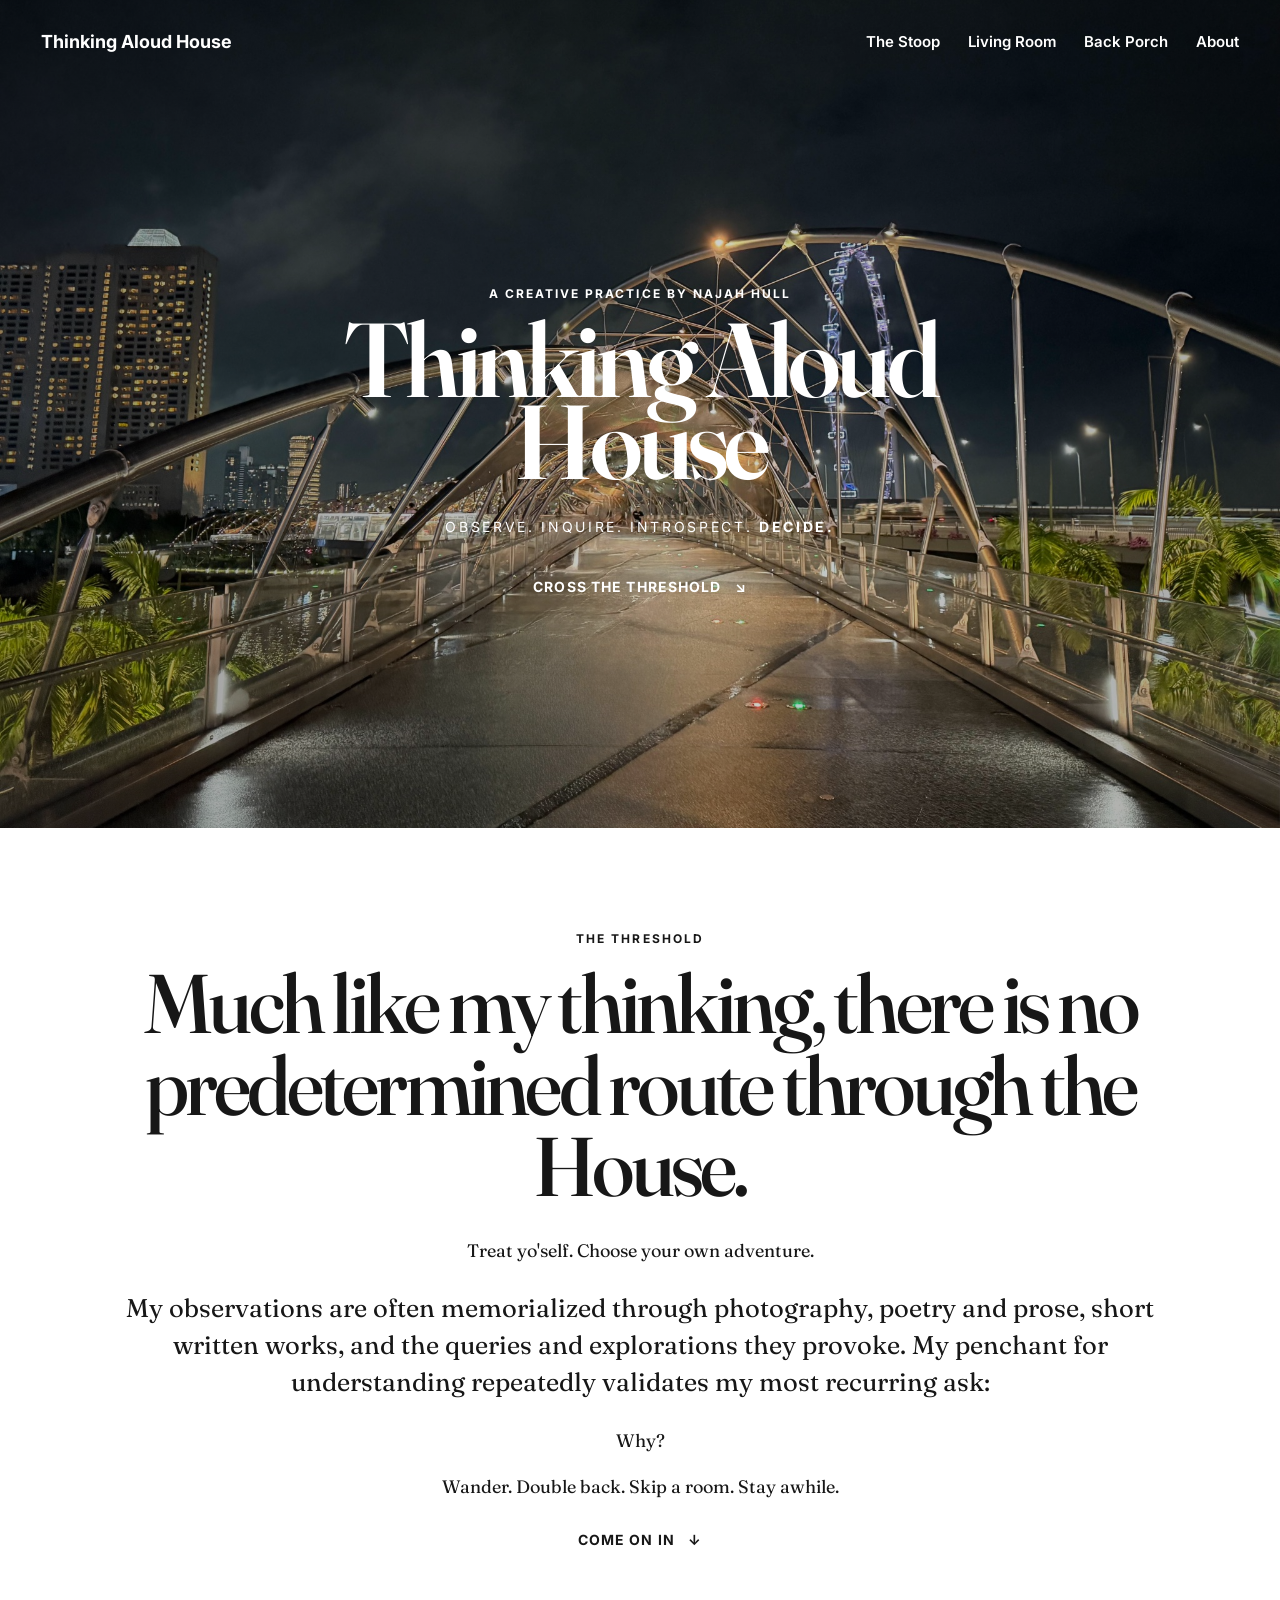
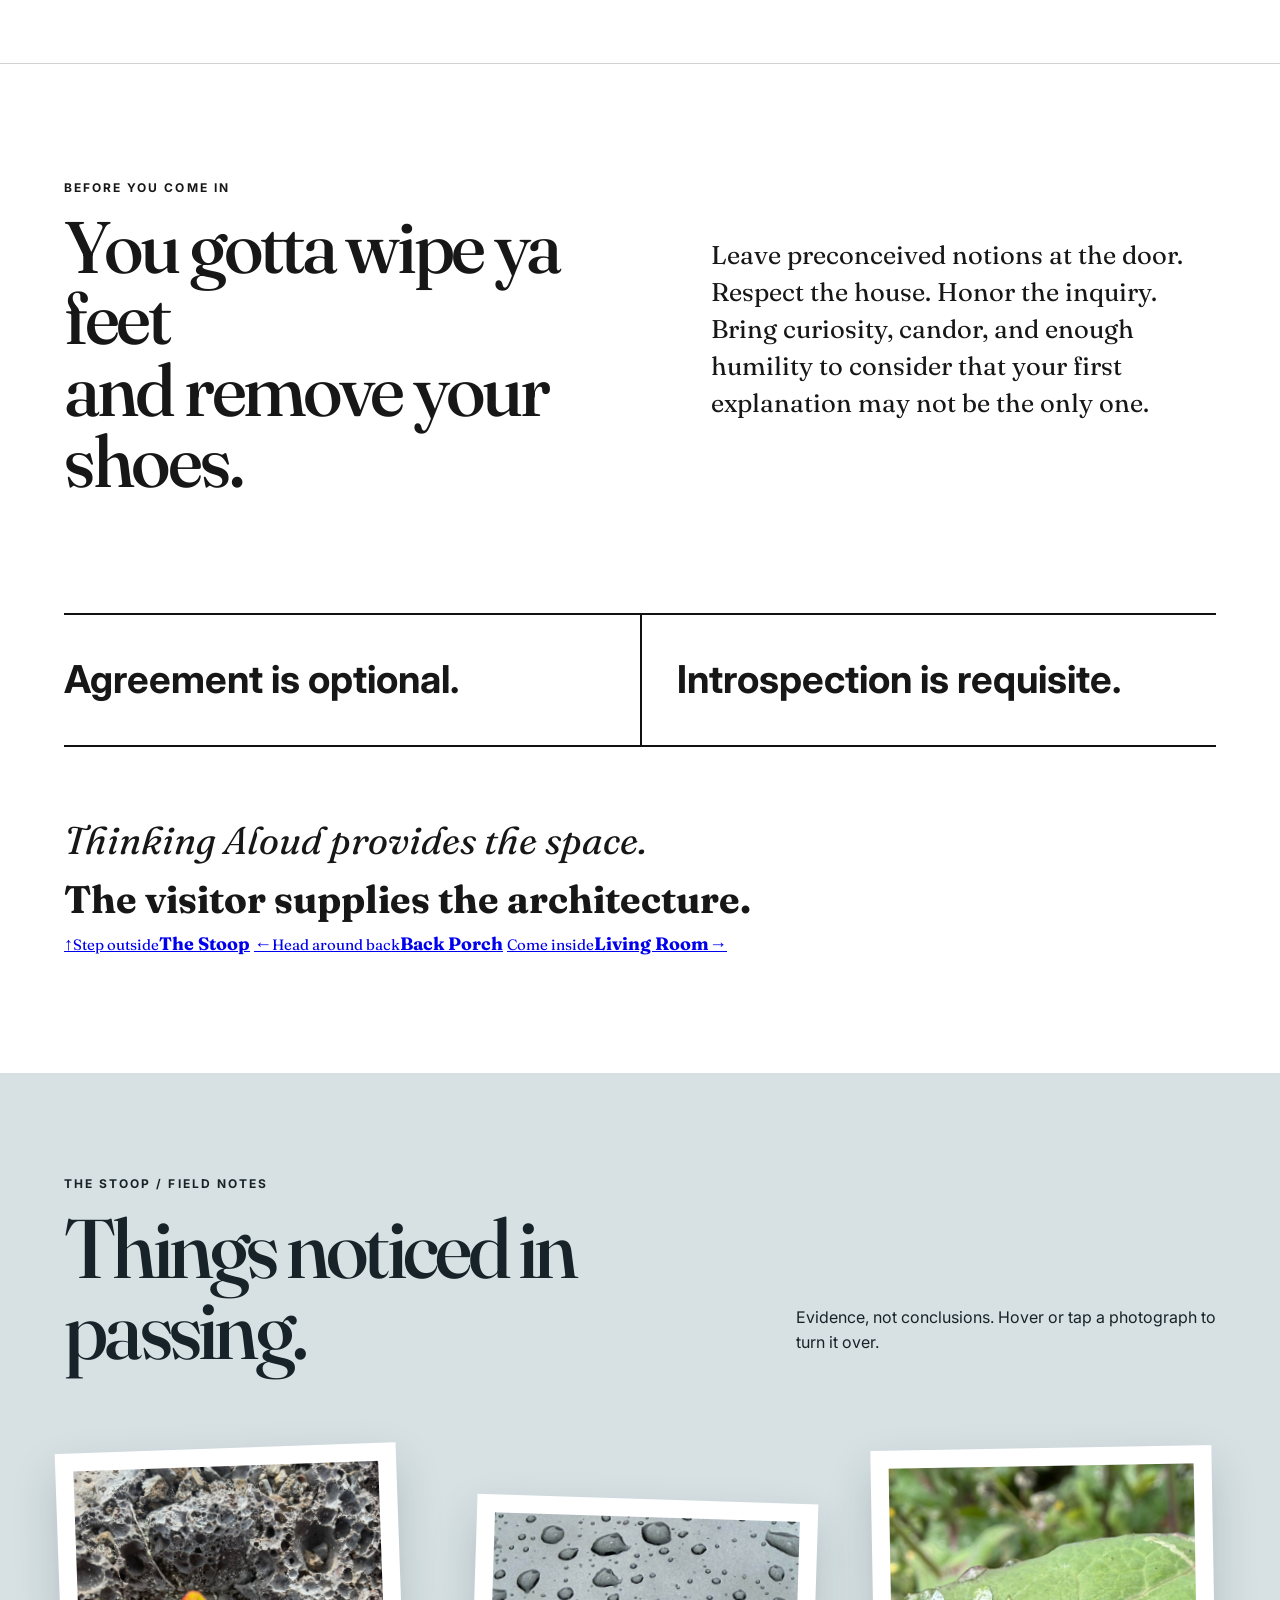
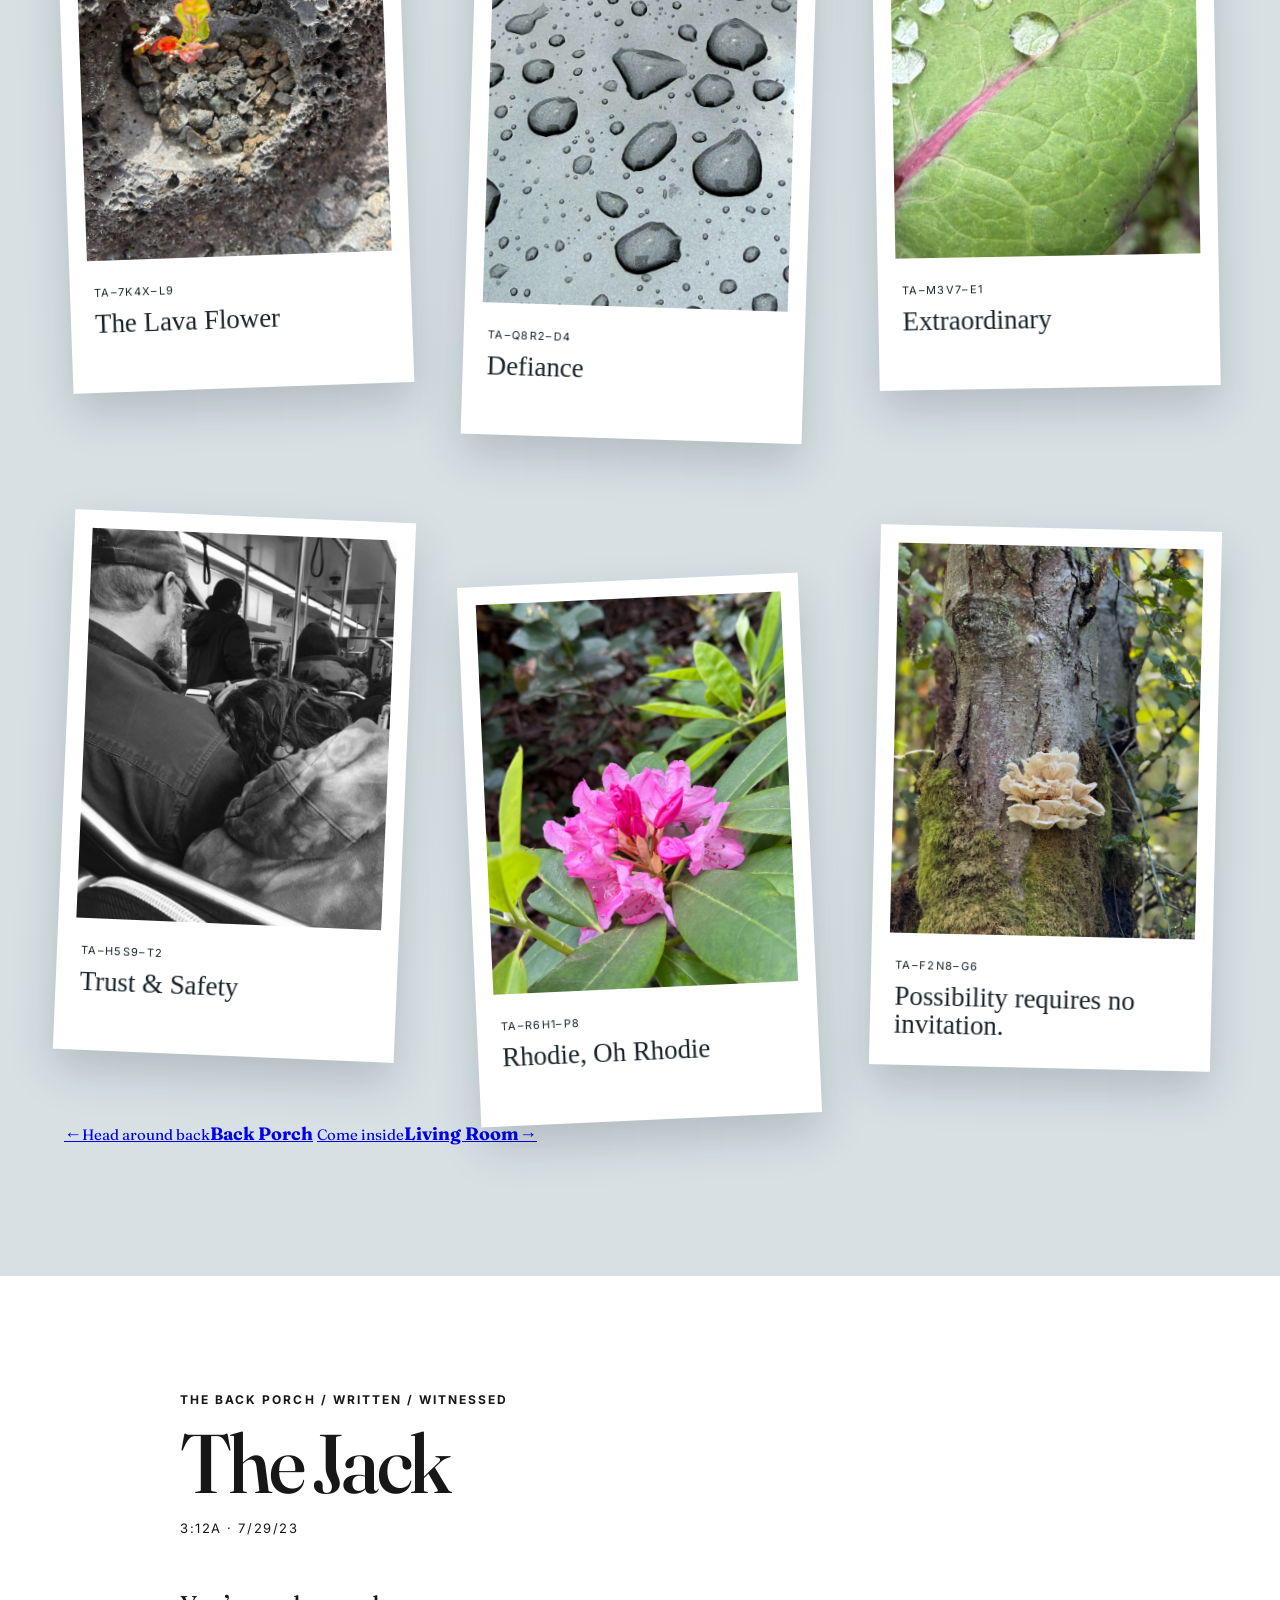
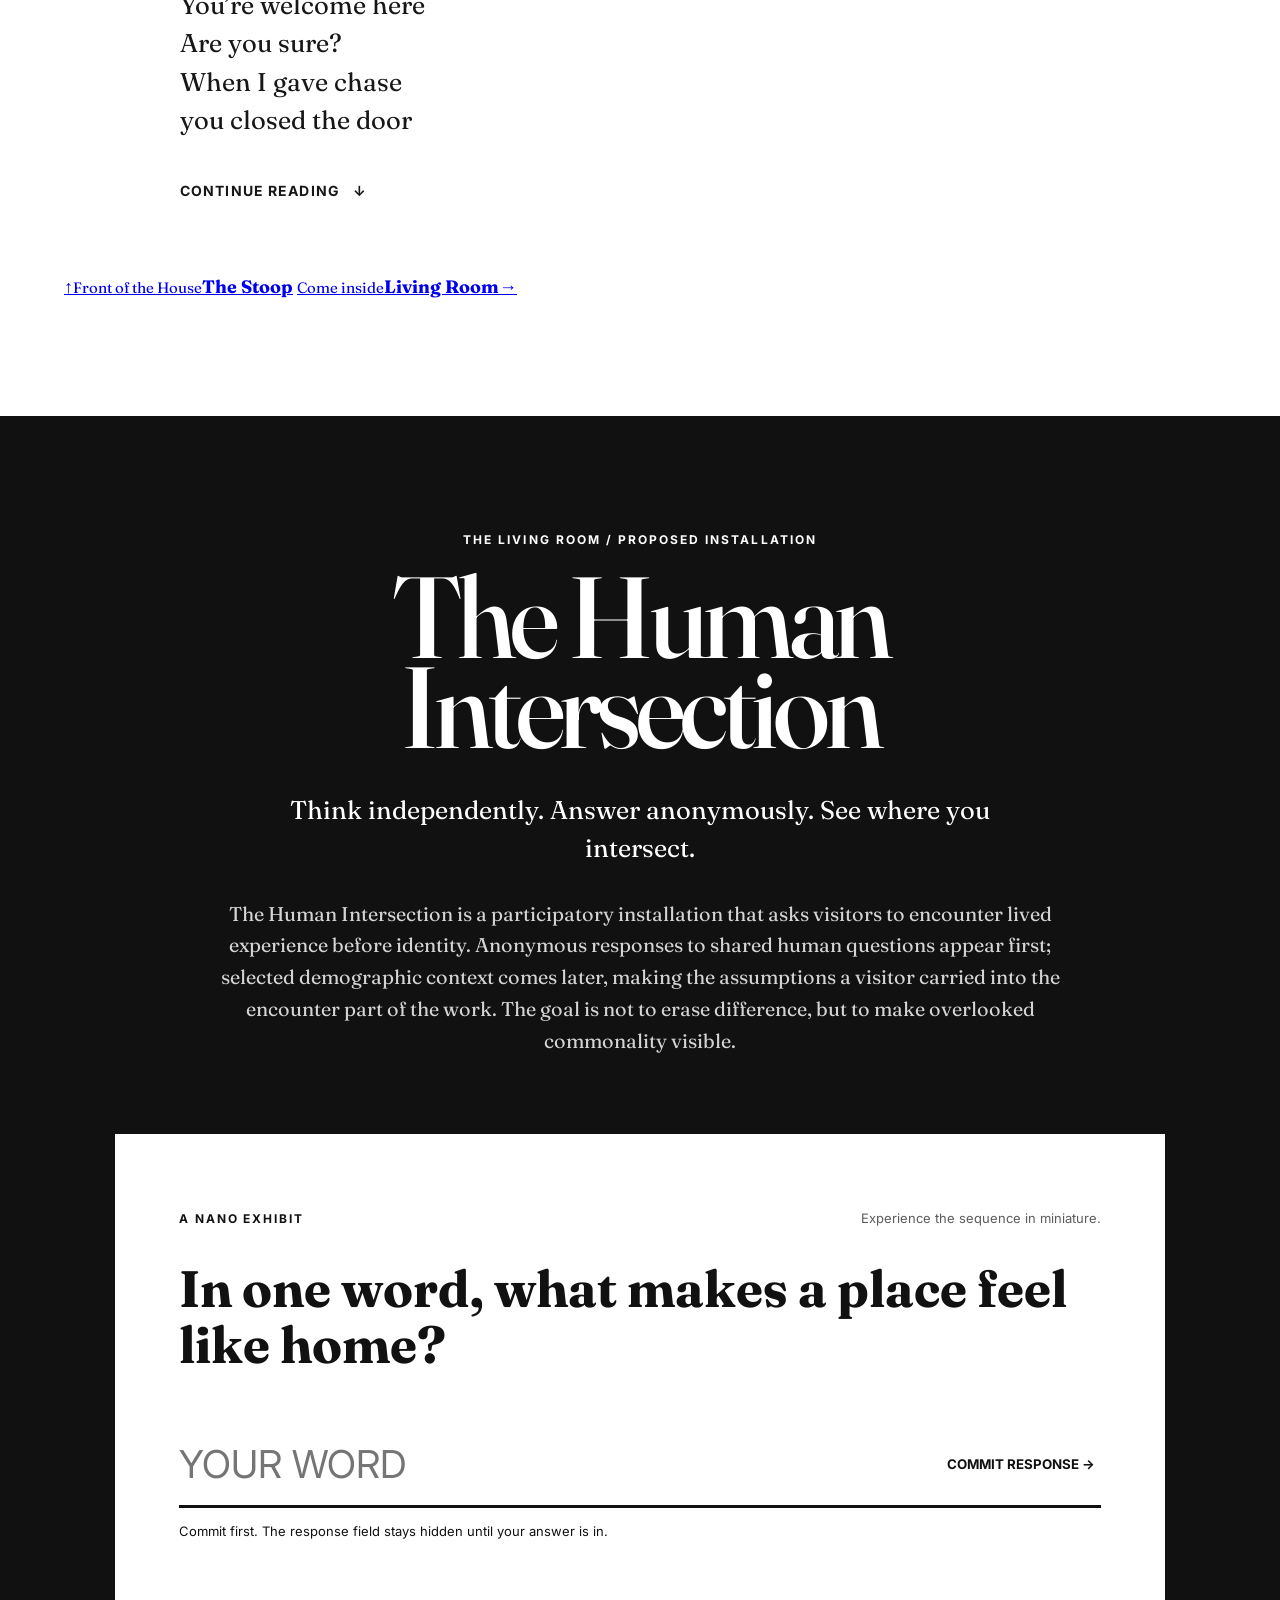
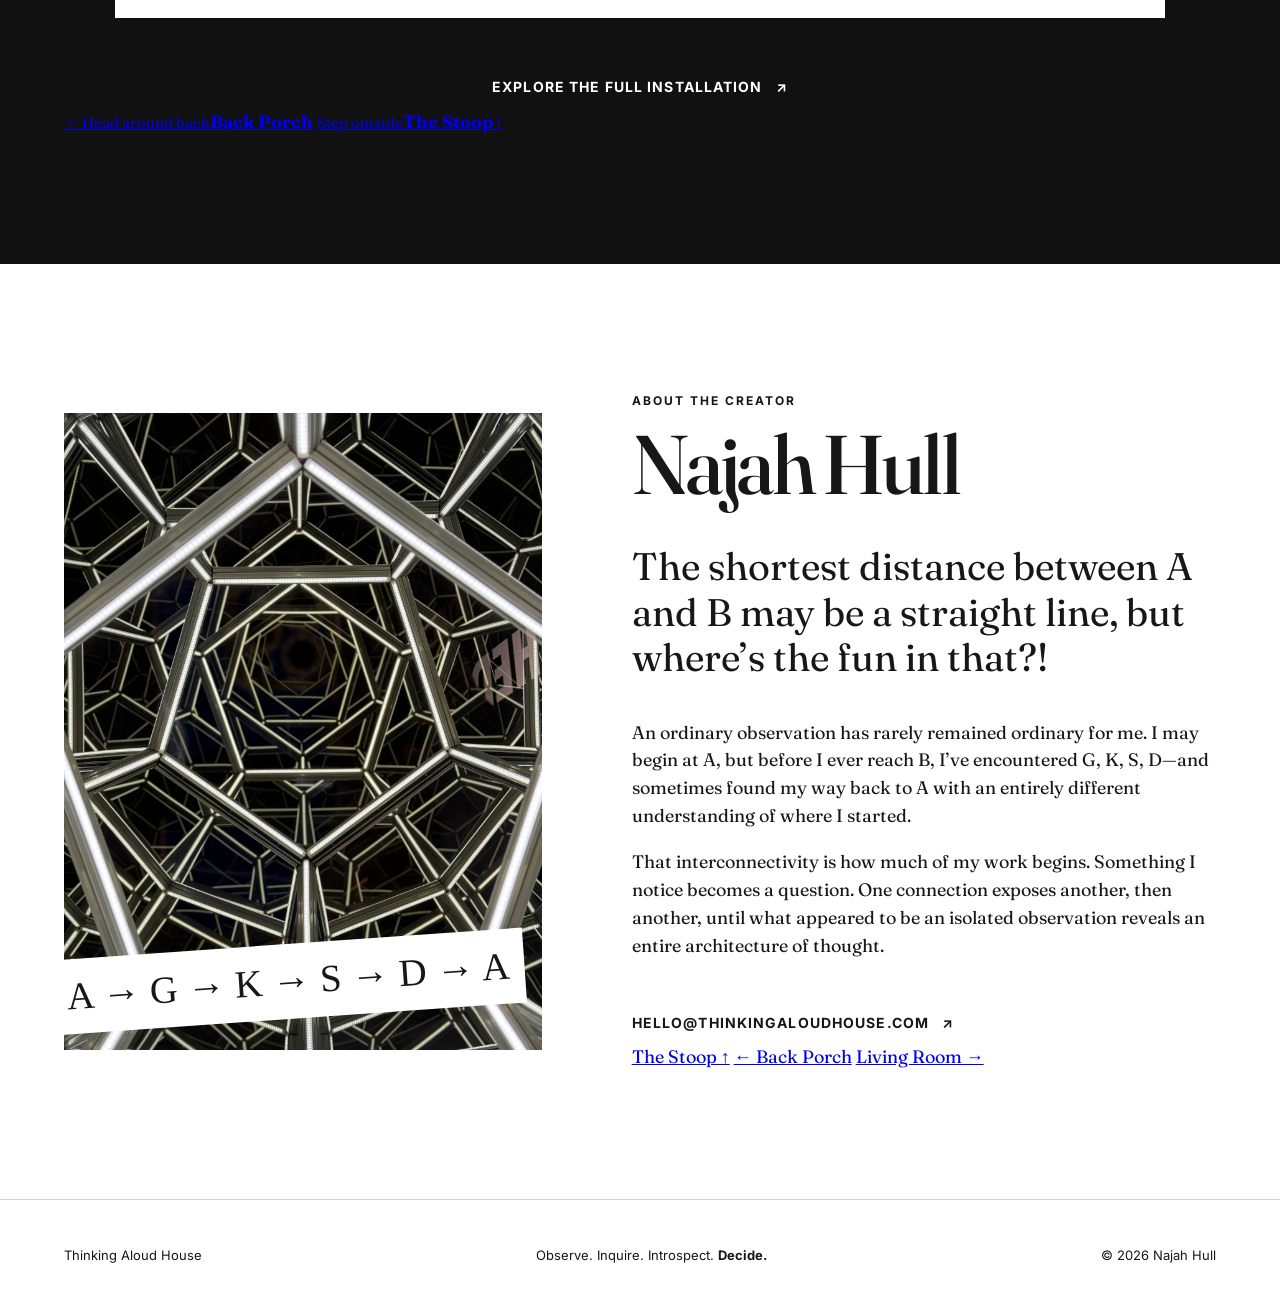
==== commit f6bd5017: "Make House navigation nonlinear and update threshold copy" ====
--- a/index.html
+++ b/index.html
@@ -17,7 +17,7 @@
 <header class="site-header">
   <a class="wordmark" href="#top">Thinking Aloud House</a>
   <nav aria-label="Primary navigation">
-    <a href="#vestibule">Before You Come In</a><a href="#field-notes">Field Notes</a><a href="#human-intersection">The Human Intersection</a><a href="#poetry">Poetry</a><a href="#about">About</a>
+    <a href="#field-notes">The Stoop</a><a href="#human-intersection">Living Room</a><a href="#poetry">Back Porch</a><a href="#about">About</a>
   </nav>
 </header>
 <main id="main">
@@ -28,20 +28,21 @@
       <p class="eyebrow">A creative practice by Najah Hull</p>
       <h1>Thinking Aloud<br>House</h1>
       <p class="motto">Observe. Inquire. Introspect. <strong>Decide.</strong></p>
-      <a class="text-link light" href="#portal">Enter the matrix <span>↘</span></a>
+      <a class="text-link light" href="#portal">Cross the threshold <span>↘</span></a>
     </div>
   </section>
 
   <section id="portal" class="matrix-intro">
     <div class="matrix-copy">
-      <p class="eyebrow">The threshold</p>
-      <h2>The shortest route is rarely the only route.</h2>
-      <p class="lead">One observation can open into a web of questions, connections, contradictions, revelations—and possibilities.</p>
-      <div class="matrix-route" aria-hidden="true"><span>A</span><i>→</i><span>G</span><i>→</i><span>K</span><i>→</i><span>S</span><i>→</i><span>D</span><i>→</i><span>A</span></div>
+      <p class="eyebrow">The Threshold</p>
+      <h2>Much like my thinking, there is no predetermined route through the House.</h2>
+      <p class="threshold-adventure">Treat yo'self. Choose your own adventure.</p>
+      <p class="lead threshold-copy">My observations are often memorialized through photography, poetry and prose, short written works, and the queries and explorations they provoke. My penchant for understanding repeatedly validates my most recurring ask:</p>
+      <p class="threshold-why">Why?</p>
+      <p class="threshold-wander">Wander. Double back. Skip a room. Stay awhile.</p>
       <a class="text-link" href="#vestibule">Come on in <span>↓</span></a>
     </div>
   </section>
-
   <section id="vestibule" class="vestibule">
     <div class="vestibule-grid">
       <div>
@@ -54,6 +55,11 @@
     </div>
     <div class="rules"><p>Agreement is optional.</p><p>Introspection is requisite.</p></div>
     <p class="house-principle"><em>Thinking Aloud provides the space.</em> <strong>The visitor supplies the architecture.</strong></p>
+    <nav class="house-directory" aria-label="Choose where to go in the House">
+      <a class="house-door door-stoop" href="#field-notes"><span class="door-arrow">↑</span><span><small>Step outside</small><strong>The Stoop</strong></span></a>
+      <a class="house-door door-porch" href="#poetry"><span class="door-arrow">←</span><span><small>Head around back</small><strong>Back Porch</strong></span></a>
+      <a class="house-door door-living" href="#human-intersection"><span><small>Come inside</small><strong>Living Room</strong></span><span class="door-arrow">→</span></a>
+    </nav>
   </section>
 
   <section id="field-notes" class="field-notes">
@@ -69,11 +75,15 @@
       <article class="flip-card tilt-e" tabindex="0"><div class="flip-inner"><div class="flip-front polaroid"><img src="images/06-rhodie.jpg" alt="A vivid pink rhododendron bloom."><div class="polaroid-note"><span>TA–R6H1–P8</span><h3>Rhodie, Oh Rhodie</h3></div></div><div class="flip-back"><p class="registry">TA–R6H1–P8</p><p>Rhodie, oh rhodie<br>Ethereal exhibit<br>Shelter, splendor, peace</p><p>A rhododendron accompanied a public request for housing. A stranger answered with an almost identically framed rhododendron—and a home offering what I had described.</p></div></div></article>
       <article class="flip-card tilt-f" tabindex="0"><div class="flip-inner"><div class="flip-front polaroid"><img src="images/08-mushrooms.jpeg" alt="Pale mushrooms growing from a moss-covered tree trunk."><div class="polaroid-note"><span>TA–F2N8–G6</span><h3>Possibility requires no invitation.</h3></div></div><div class="flip-back"><p class="registry">TA–F2N8–G6</p><p>A cluster of mushrooms emerged from the side of a tree—life appearing where soil was nowhere in sight.</p></div></div></article>
     </div>
+    <nav class="room-nav" aria-label="Choose another room from the Stoop">
+      <a href="#poetry"><span class="room-arrow">←</span><span><small>Head around back</small><strong>Back Porch</strong></span></a>
+      <a href="#human-intersection"><span><small>Come inside</small><strong>Living Room</strong></span><span class="room-arrow">→</span></a>
+    </nav>
   </section>
 
   <section id="poetry" class="jack-section">
     <div class="jack-intro">
-      <p class="eyebrow">Written / Witnessed</p><h2>The Jack</h2><p class="date">3:12A · 7/29/23</p>
+      <p class="eyebrow">The Back Porch / Written / Witnessed</p><h2>The Jack</h2><p class="date">3:12A · 7/29/23</p>
       <div class="poem opening"><p>You’re welcome here<br>Are you sure?<br>When I gave chase<br>you closed the door</p></div>
       <button class="reveal-link" id="poem-toggle" aria-expanded="false" aria-controls="jack-reveal">Continue reading <span>↓</span></button>
     </div>
@@ -134,11 +144,15 @@
         </div>
       </div>
     </div>
+    <nav class="room-nav" aria-label="Choose another room from the Back Porch">
+      <a href="#field-notes"><span class="room-arrow">↑</span><span><small>Front of the House</small><strong>The Stoop</strong></span></a>
+      <a href="#human-intersection"><span><small>Come inside</small><strong>Living Room</strong></span><span class="room-arrow">→</span></a>
+    </nav>
   </section>
 
   <section id="human-intersection" class="intersection">
     <div class="intersection-intro">
-      <p class="eyebrow">The Yard / Proposed Installation</p>
+      <p class="eyebrow">The Living Room / Proposed Installation</p>
       <h2>The Human<br>Intersection</h2>
       <p class="lead">Think independently. Answer anonymously. See where you intersect.</p>
       <p class="intersection-blurb">The Human Intersection is a participatory installation that asks visitors to encounter lived experience before identity. Anonymous responses to shared human questions appear first; selected demographic context comes later, making the assumptions a visitor carried into the encounter part of the work. The goal is not to erase difference, but to make overlooked commonality visible.</p>
@@ -180,10 +194,20 @@
     </div>
 
     <a class="text-link intersection-link" href="human-intersection.html">Explore the full installation <span>↗</span></a>
+    <nav class="room-nav room-nav-inverse" aria-label="Choose another room from the Living Room">
+      <a href="#poetry"><span class="room-arrow">←</span><span><small>Head around back</small><strong>Back Porch</strong></span></a>
+      <a href="#field-notes"><span><small>Step outside</small><strong>The Stoop</strong></span><span class="room-arrow">↑</span></a>
+    </nav>
   </section>
   <section id="about" class="about">
     <div class="about-portrait"><img src="images/02-portal.jpeg" alt="A mirrored illuminated geometric sphere with repeating interconnected forms."><span class="scribble">A → G → K → S → D → A</span></div>
-    <div class="about-copy"><p class="eyebrow">About the creator</p><h2>Najah Hull</h2><p class="about-lede">The shortest distance between A and B may be a straight line, but where’s the fun in that?!</p><p>An ordinary observation has rarely remained ordinary for me. I may begin at A, but before I ever reach B, I’ve encountered G, K, S, D—and sometimes found my way back to A with an entirely different understanding of where I started.</p><p>That interconnectivity is how much of my work begins. Something I notice becomes a question. One connection exposes another, then another, until what appeared to be an isolated observation reveals an entire architecture of thought.</p><a class="text-link" href="mailto:hello@thinkingaloudhouse.com">hello@thinkingaloudhouse.com <span>↗</span></a></div>
+    <div class="about-copy"><p class="eyebrow">About the creator</p><h2>Najah Hull</h2><p class="about-lede">The shortest distance between A and B may be a straight line, but where’s the fun in that?!</p><p>An ordinary observation has rarely remained ordinary for me. I may begin at A, but before I ever reach B, I’ve encountered G, K, S, D—and sometimes found my way back to A with an entirely different understanding of where I started.</p><p>That interconnectivity is how much of my work begins. Something I notice becomes a question. One connection exposes another, then another, until what appeared to be an isolated observation reveals an entire architecture of thought.</p><a class="text-link" href="mailto:hello@thinkingaloudhouse.com">hello@thinkingaloudhouse.com <span>↗</span></a>
+      <nav class="about-house-nav" aria-label="Return to the House">
+        <a href="#field-notes">The Stoop ↑</a>
+        <a href="#poetry">← Back Porch</a>
+        <a href="#human-intersection">Living Room →</a>
+      </nav>
+    </div>
   </section>
 </main>
 <footer><p>Thinking Aloud House</p><p>Observe. Inquire. Introspect. <strong>Decide.</strong></p><p>© <span id="year"></span> Najah Hull</p></footer>
--- a/styles.css
+++ b/styles.css
@@ -1,4 +1,4 @@
-:root{--ink:#171717;--paper:#fff;--field:#d7e1e4;--field-ink:#172329;--accent:#2857ff;--line:#cfd3d5;--serif:"Fraunces",Georgia,serif;--sans:"Inter",Arial,sans-serif}*{box-sizing:border-box}html{scroll-behavior:smooth}body{margin:0;background:var(--paper);color:var(--ink);font-family:var(--serif);font-size:18px;line-height:1.55}.skip-link{position:absolute;left:-9999px}.skip-link:focus{left:1rem;top:1rem;background:#fff;padding:.5rem;z-index:99}.sr-only{position:absolute;width:1px;height:1px;padding:0;margin:-1px;overflow:hidden;clip:rect(0,0,0,0);white-space:nowrap;border:0}.site-header{position:absolute;z-index:20;top:0;left:0;right:0;display:flex;justify-content:space-between;align-items:center;padding:22px 3.2vw;color:#fff;font-family:var(--sans)}.wordmark,.site-header a{color:inherit;text-decoration:none}.wordmark{font-size:18px;font-weight:700}.site-header nav{display:flex;gap:28px}.site-header nav a{font-size:15px;font-weight:600;position:relative;padding:8px 0}.site-header nav a:after,.text-link:after,.reveal-link:after{content:"";position:absolute;left:0;right:100%;bottom:2px;height:2px;background:currentColor;transition:right .25s ease}.site-header nav a:hover:after,.site-header nav a:focus:after,.text-link:hover:after,.text-link:focus:after,.reveal-link:hover:after,.reveal-link:focus:after{right:0}.hero{height:92vh;min-height:680px;position:relative;display:grid;place-items:center;overflow:hidden;color:#fff}.hero>img{position:absolute;inset:0;width:100%;height:100%;object-fit:cover}.hero-shade{position:absolute;inset:0;background:linear-gradient(90deg,rgba(0,0,0,.42),rgba(0,0,0,.18) 55%,rgba(0,0,0,.35))}.hero-copy{position:relative;text-align:center;max-width:1000px;padding:6rem 2rem 2rem}.eyebrow{font-family:var(--sans);text-transform:uppercase;letter-spacing:.17em;font-size:12px;font-weight:700;margin:0 0 14px}.hero h1{font-size:clamp(74px,8.2vw,148px);line-height:.78;letter-spacing:-.045em;margin:.15em 0 .32em;font-weight:600}.motto{font-family:var(--sans);text-transform:uppercase;letter-spacing:.19em;font-size:14px;margin:0 0 28px}.text-link,.reveal-link{display:inline-block;position:relative;color:inherit;text-decoration:none;font-family:var(--sans);font-weight:700;letter-spacing:.08em;text-transform:uppercase;font-size:14px;padding:10px 0;border:0;background:none;cursor:pointer}.text-link span,.reveal-link span{display:inline-block;margin-left:9px;transition:transform .2s}.text-link:hover span,.reveal-link:hover span{transform:translate(3px,3px)}.light{color:#fff}.matrix-intro{min-height:70vh;display:grid;place-items:center;padding:8vw 6vw;background:#fff}.matrix-copy{max-width:1050px;text-align:center}.matrix-copy h2,.vestibule h2,.section-heading h2,.jack-intro h2,.intersection h2,.about h2{font-size:clamp(56px,6.5vw,108px);line-height:.98;letter-spacing:-.045em;margin:.1em 0 .35em;font-weight:500}.lead{font-size:clamp(21px,2vw,31px);line-height:1.45}.matrix-route{display:flex;justify-content:center;align-items:center;gap:18px;margin:48px 0 34px;font-family:var(--sans);font-size:clamp(18px,2.4vw,34px);font-weight:700}.matrix-route span:nth-of-type(2){transform:translateY(-14px)}.matrix-route span:nth-of-type(3){transform:translateY(10px)}.matrix-route span:nth-of-type(4){transform:translateY(-8px)}.matrix-route span:nth-of-type(5){transform:translateY(15px)}.vestibule{padding:9vw 5vw;background:#fff;border-top:1px solid var(--line)}.vestibule-grid{display:grid;grid-template-columns:1.05fr .95fr;gap:7vw;align-items:start}.vestibule h2{font-size:clamp(52px,5.7vw,98px)}.vestibule-body{padding-top:2rem}.threshold-words{margin-top:3rem;display:grid;gap:1.5rem;font-family:var(--sans)}.threshold-words>div{padding:1.3rem 0;border-top:1px solid #111}.threshold-words span{font-size:12px;letter-spacing:.16em;font-weight:700}.threshold-words p{margin:.45rem 0 0;font-size:17px}.rules{display:grid;grid-template-columns:1fr 1fr;margin-top:7vw;border-top:2px solid #111;border-bottom:2px solid #111}.rules p{font-family:var(--sans);font-size:clamp(24px,3vw,48px);font-weight:700;margin:0;padding:2.2rem 1rem 2.2rem 0}.rules p+ p{border-left:2px solid #111;padding-left:2.2rem}.house-principle{font-size:clamp(28px,3vw,50px);margin:5vw 0 0;max-width:1200px}.house-principle strong{display:block;font-style:normal}.field-notes{background:var(--field);color:var(--field-ink);padding:8vw 5vw 10vw;overflow:hidden}.section-heading{display:flex;justify-content:space-between;gap:5vw;align-items:end;margin-bottom:6vw}.section-heading>p{max-width:420px;font-family:var(--sans);font-size:16px}.section-heading h2{margin-bottom:0}.polaroid-field{display:grid;grid-template-columns:repeat(3,minmax(0,1fr));gap:7vw 5vw;align-items:start;max-width:1500px;margin:auto}.flip-card{perspective:1400px;min-height:540px;cursor:pointer;outline:none}.flip-inner{position:relative;width:100%;height:540px;transform-style:preserve-3d;transition:transform .7s cubic-bezier(.2,.75,.2,1)}.flip-card:hover .flip-inner,.flip-card:focus .flip-inner,.flip-card.flipped .flip-inner{transform:rotateY(180deg)}.flip-front,.flip-back{position:absolute;inset:0;backface-visibility:hidden}.polaroid{background:#fff;padding:18px 18px 24px;box-shadow:0 20px 42px rgba(20,32,38,.18);display:flex;flex-direction:column}.polaroid img{width:100%;height:390px;object-fit:cover;display:block}.polaroid-note{padding:16px 6px 2px}.polaroid-note span,.registry{font-family:var(--sans);font-size:11px;letter-spacing:.12em;text-transform:uppercase}.polaroid-note h3{font-family:"Comic Sans MS","Bradley Hand",cursive;font-size:clamp(25px,2.1vw,38px);line-height:1.05;margin:.3rem 0 0;font-weight:400}.flip-back{background:#fff;padding:36px;transform:rotateY(180deg);box-shadow:0 20px 42px rgba(20,32,38,.18);font-size:19px;overflow:auto}.tilt-a{transform:rotate(-2deg)}.tilt-b{transform:rotate(1.8deg);margin-top:4vw}.tilt-c{transform:rotate(-1deg)}.tilt-d{transform:rotate(2.4deg);margin-top:-1vw}.tilt-e{transform:rotate(-2.6deg);margin-top:4vw}.tilt-f{transform:rotate(1.3deg)}.jack-section{padding:9vw 5vw;background:#fff}.jack-intro{max-width:920px;margin:0 auto 5vw}.jack-intro h2{margin-bottom:.1em}.date{font-family:var(--sans);font-size:13px;letter-spacing:.12em;text-transform:uppercase}.poem{font-size:clamp(21px,2vw,30px);line-height:1.5}.opening{margin:3rem 0 2rem}.jack-reveal{position:relative;margin-top:5vw}.jack-collage{position:relative;height:1200px;max-width:1500px;margin:0 auto}.jack-collage img{position:absolute;object-fit:cover;box-shadow:0 18px 40px rgba(0,0,0,.15)}.j1{left:0;top:0;width:54%;height:36%}.j2{right:0;top:7%;width:43%;height:31%}.j3{left:7%;top:40%;width:30%;height:28%}.j4{left:39%;top:43%;width:29%;height:31%}.j5{right:3%;top:41%;width:27%;height:31%}.j6{left:22%;bottom:0;width:54%;height:27%}.full-poem{max-width:760px;margin:-360px auto 0;position:relative;background:rgba(255,255,255,.94);padding:4vw;box-shadow:0 20px 60px rgba(0,0,0,.12)}.intersection{padding:9vw 5vw 10vw;background:#111;color:#fff;min-height:100vh}.intersection-intro{text-align:center;max-width:1200px;margin:0 auto 6vw}.intersection h2{font-size:clamp(76px,9vw,160px);line-height:.78;margin:.2em 0 .35em}.intersection-intro .lead{max-width:800px;margin:auto}.nano-exhibit{background:#fff;color:#111;max-width:1050px;margin:0 auto;padding:clamp(32px,5vw,78px)}.nano-label{font-family:var(--sans);text-transform:uppercase;letter-spacing:.16em;font-size:12px;font-weight:700}.nano-exhibit h3{font-size:clamp(34px,4vw,64px);line-height:1.08;margin:.4em 0 1em}.nano-exhibit form{display:flex;border-bottom:3px solid #111}.nano-exhibit input{flex:1;border:0;background:transparent;padding:18px 0;font-family:var(--sans);font-size:clamp(22px,3vw,42px);outline:0;text-transform:uppercase}.nano-exhibit button{border:0;background:transparent;font-family:var(--sans);font-weight:700;text-transform:uppercase;cursor:pointer}.nano-note{font-family:var(--sans);font-size:13px}.word-field{display:flex;flex-wrap:wrap;gap:12px 22px;align-items:baseline;margin-top:3rem;font-family:var(--sans)}.word-field span{font-size:clamp(18px,2.5vw,36px)}.word-field span:nth-child(2n){font-size:clamp(24px,3.4vw,48px)}.word-field p{width:100%;margin-top:2rem;font-family:var(--serif);font-size:24px}.intersection-link{display:block;width:max-content;margin:3rem auto 0;color:#fff}.about{display:grid;grid-template-columns:.9fr 1.1fr;gap:7vw;padding:10vw 5vw;background:#fff;align-items:center}.about-portrait{position:relative}.about-portrait img{display:block;width:100%;max-height:760px;object-fit:cover}.scribble{position:absolute;left:-1vw;bottom:5%;font-family:"Comic Sans MS","Bradley Hand",cursive;font-size:clamp(22px,3vw,48px);background:#fff;padding:.2em .4em;transform:rotate(-4deg)}.about h2{margin-bottom:.3em}.about-lede{font-size:clamp(28px,3vw,48px);line-height:1.18}.about-copy>p:not(.eyebrow):not(.about-lede){max-width:760px}.about .text-link{margin-top:1.5rem}footer{border-top:1px solid var(--line);padding:2rem 5vw;display:flex;justify-content:space-between;gap:2rem;font-family:var(--sans);font-size:13px}button,input{color:inherit}@media(max-width:900px){.site-header{position:absolute;align-items:flex-start}.site-header nav{display:none}.hero{min-height:640px}.hero h1{font-size:clamp(64px,17vw,100px)}.vestibule-grid,.about{grid-template-columns:1fr}.rules{grid-template-columns:1fr}.rules p+ p{border-left:0;border-top:2px solid #111;padding-left:0}.polaroid-field{grid-template-columns:1fr 1fr}.flip-card,.flip-inner{min-height:500px;height:500px}.polaroid img{height:350px}.jack-collage{height:850px}.full-poem{margin:-220px 4vw 0}.about-portrait{max-width:620px}.section-heading{display:block}.section-heading>p{margin-top:1rem}}@media(max-width:620px){body{font-size:17px}.hero{height:85vh}.matrix-intro,.vestibule,.field-notes,.jack-section,.intersection,.about{padding:18vw 6vw}.matrix-route{gap:8px;flex-wrap:wrap}.polaroid-field{grid-template-columns:1fr;gap:14vw}.tilt-a,.tilt-b,.tilt-c,.tilt-d,.tilt-e,.tilt-f{margin-top:0}.flip-card,.flip-inner{height:520px}.jack-collage{height:1100px}.jack-collage img{position:relative!important;inset:auto!important;width:78%!important;height:260px!important;display:block;margin:-18px auto 0}.jack-collage img:nth-child(even){margin-left:4%}.jack-collage img:nth-child(odd){margin-right:4%}.full-poem{margin:2rem 0 0;padding:8vw}.nano-exhibit form{display:block}.nano-exhibit button{padding:18px 0}.intersection h2{font-size:20vw}.about{gap:12vw}footer{display:block}footer p{margin:.3rem 0}}
+:root{--ink:#171717;--paper:#fff;--field:#d7e1e4;--field-ink:#172329;--accent:#2857ff;--line:#cfd3d5;--serif:"Fraunces",Georgia,serif;--sans:"Inter",Arial,sans-serif}*{box-sizing:border-box}html{scroll-behavior:smooth}body{margin:0;background:var(--paper);color:var(--ink);font-family:var(--serif);font-size:18px;line-height:1.55}.skip-link{position:absolute;left:-9999px}.skip-link:focus{left:1rem;top:1rem;background:#fff;padding:.5rem;z-index:99}.sr-only{position:absolute;width:1px;height:1px;padding:0;margin:-1px;overflow:hidden;clip:rect(0,0,0,0);white-space:nowrap;border:0}.site-header{position:absolute;z-index:20;top:0;left:0;right:0;display:flex;justify-content:space-between;align-items:center;padding:22px 3.2vw;color:#fff;font-family:var(--sans)}.wordmark,.site-header a{color:inherit;text-decoration:none}.wordmark{font-size:18px;font-weight:700}.site-header nav{display:flex;gap:28px}.site-header nav a{font-size:15px;font-weight:600;position:relative;padding:8px 0}.site-header nav a:after,.text-link:after,.reveal-link:after{content:"";position:absolute;left:0;right:100%;bottom:2px;height:2px;background:currentColor;transition:right .25s ease}.site-header nav a:hover:after,.site-header nav a:focus:after,.text-link:hover:after,.text-link:focus:after,.reveal-link:hover:after,.reveal-link:focus:after{right:0}.hero{height:92vh;min-height:680px;position:relative;display:grid;place-items:center;overflow:hidden;color:#fff}.hero>img{position:absolute;inset:0;width:100%;height:100%;object-fit:cover}.hero-shade{position:absolute;inset:0;background:linear-gradient(90deg,rgba(0,0,0,.42),rgba(0,0,0,.18) 55%,rgba(0,0,0,.35))}.hero-copy{position:relative;text-align:center;max-width:1000px;padding:6rem 2rem 2rem}.eyebrow{font-family:var(--sans);text-transform:uppercase;letter-spacing:.17em;font-size:12px;font-weight:700;margin:0 0 14px}.hero h1{font-size:clamp(74px,8.2vw,148px);line-height:.78;letter-spacing:-.045em;margin:.15em 0 .32em;font-weight:600}.motto{font-family:var(--sans);text-transform:uppercase;letter-spacing:.19em;font-size:14px;margin:0 0 28px}.text-link,.reveal-link{display:inline-block;position:relative;color:inherit;text-decoration:none;font-family:var(--sans);font-weight:700;letter-spacing:.08em;text-transform:uppercase;font-size:14px;padding:10px 0;border:0;background:none;cursor:pointer}.text-link span,.reveal-link span{display:inline-block;margin-left:9px;transition:transform .2s}.text-link:hover span,.reveal-link:hover span{transform:translate(3px,3px)}.light{color:#fff}.matrix-intro{min-height:70vh;display:grid;place-items:center;padding:8vw 6vw;background:#fff}.matrix-copy{max-width:1050px;text-align:center}.matrix-copy h2,.vestibule h2,.section-heading h2,.jack-intro h2,.intersection h2,.about h2{font-size:clamp(56px,6.5vw,108px);line-height:.98;letter-spacing:-.045em;margin:.1em 0 .35em;font-weight:500}.lead{font-size:clamp(21px,2vw,31px);line-height:1.45}.matrix-route{display:flex;justify-content:center;align-items:center;gap:18px;margin:48px 0 34px;font-family:var(--sans);font-size:clamp(18px,2.4vw,34px);font-weight:700}.matrix-route span:nth-of-type(2){transform:translateY(-14px)}.matrix-route span:nth-of-type(3){transform:translateY(10px)}.matrix-route span:nth-of-type(4){transform:translateY(-8px)}.matrix-route span:nth-of-type(5){transform:translateY(15px)}.vestibule{padding:9vw 5vw;background:#fff;border-top:1px solid var(--line)}.vestibule-grid{display:grid;grid-template-columns:1.05fr .95fr;gap:7vw;align-items:start}.vestibule h2{font-size:clamp(52px,5.7vw,98px)}.vestibule-body{padding-top:2rem}.rules{display:grid;grid-template-columns:1fr 1fr;margin-top:7vw;border-top:2px solid #111;border-bottom:2px solid #111}.rules p{font-family:var(--sans);font-size:clamp(24px,3vw,48px);font-weight:700;margin:0;padding:2.2rem 1rem 2.2rem 0}.rules p+ p{border-left:2px solid #111;padding-left:2.2rem}.house-principle{font-size:clamp(28px,3vw,50px);margin:5vw 0 0;max-width:1200px}.house-principle strong{display:block;font-style:normal}.field-notes{background:var(--field);color:var(--field-ink);padding:8vw 5vw 10vw;overflow:hidden}.section-heading{display:flex;justify-content:space-between;gap:5vw;align-items:end;margin-bottom:6vw}.section-heading>p{max-width:420px;font-family:var(--sans);font-size:16px}.section-heading h2{margin-bottom:0}.polaroid-field{display:grid;grid-template-columns:repeat(3,minmax(0,1fr));gap:7vw 5vw;align-items:start;max-width:1500px;margin:auto}.flip-card{perspective:1400px;min-height:540px;cursor:pointer;outline:none}.flip-inner{position:relative;width:100%;height:540px;transform-style:preserve-3d;transition:transform .7s cubic-bezier(.2,.75,.2,1)}.flip-card:hover .flip-inner,.flip-card:focus .flip-inner,.flip-card.flipped .flip-inner{transform:rotateY(180deg)}.flip-front,.flip-back{position:absolute;inset:0;backface-visibility:hidden}.polaroid{background:#fff;padding:18px 18px 24px;box-shadow:0 20px 42px rgba(20,32,38,.18);display:flex;flex-direction:column}.polaroid img{width:100%;height:390px;object-fit:cover;display:block}.polaroid-note{padding:16px 6px 2px}.polaroid-note span,.registry{font-family:var(--sans);font-size:11px;letter-spacing:.12em;text-transform:uppercase}.polaroid-note h3{font-family:"Comic Sans MS","Bradley Hand",cursive;font-size:clamp(25px,2.1vw,38px);line-height:1.05;margin:.3rem 0 0;font-weight:400}.flip-back{background:#fff;padding:36px;transform:rotateY(180deg);box-shadow:0 20px 42px rgba(20,32,38,.18);font-size:19px;overflow:auto}.tilt-a{transform:rotate(-2deg)}.tilt-b{transform:rotate(1.8deg);margin-top:4vw}.tilt-c{transform:rotate(-1deg)}.tilt-d{transform:rotate(2.4deg);margin-top:-1vw}.tilt-e{transform:rotate(-2.6deg);margin-top:4vw}.tilt-f{transform:rotate(1.3deg)}.jack-section{padding:9vw 5vw;background:#fff}.jack-intro{max-width:920px;margin:0 auto 5vw}.jack-intro h2{margin-bottom:.1em}.date{font-family:var(--sans);font-size:13px;letter-spacing:.12em;text-transform:uppercase}.poem{font-size:clamp(21px,2vw,30px);line-height:1.5}.opening{margin:3rem 0 2rem}.jack-reveal{position:relative;margin-top:5vw}.jack-collage{position:relative;height:1200px;max-width:1500px;margin:0 auto}.jack-collage img{position:absolute;object-fit:cover;box-shadow:0 18px 40px rgba(0,0,0,.15)}.j1{left:0;top:0;width:54%;height:36%}.j2{right:0;top:7%;width:43%;height:31%}.j3{left:7%;top:40%;width:30%;height:28%}.j4{left:39%;top:43%;width:29%;height:31%}.j5{right:3%;top:41%;width:27%;height:31%}.j6{left:22%;bottom:0;width:54%;height:27%}.full-poem{max-width:760px;margin:-360px auto 0;position:relative;background:rgba(255,255,255,.94);padding:4vw;box-shadow:0 20px 60px rgba(0,0,0,.12)}.intersection{padding:9vw 5vw 10vw;background:#111;color:#fff;min-height:100vh}.intersection-intro{text-align:center;max-width:1200px;margin:0 auto 6vw}.intersection h2{font-size:clamp(76px,9vw,160px);line-height:.78;margin:.2em 0 .35em}.intersection-intro .lead{max-width:800px;margin:auto}.nano-exhibit{background:#fff;color:#111;max-width:1050px;margin:0 auto;padding:clamp(32px,5vw,78px)}.nano-label{font-family:var(--sans);text-transform:uppercase;letter-spacing:.16em;font-size:12px;font-weight:700}.nano-exhibit h3{font-size:clamp(34px,4vw,64px);line-height:1.08;margin:.4em 0 1em}.nano-exhibit form{display:flex;border-bottom:3px solid #111}.nano-exhibit input{flex:1;border:0;background:transparent;padding:18px 0;font-family:var(--sans);font-size:clamp(22px,3vw,42px);outline:0;text-transform:uppercase}.nano-exhibit button{border:0;background:transparent;font-family:var(--sans);font-weight:700;text-transform:uppercase;cursor:pointer}.nano-note{font-family:var(--sans);font-size:13px}.intersection-link{display:block;width:max-content;margin:3rem auto 0;color:#fff}.about{display:grid;grid-template-columns:.9fr 1.1fr;gap:7vw;padding:10vw 5vw;background:#fff;align-items:center}.about-portrait{position:relative}.about-portrait img{display:block;width:100%;max-height:760px;object-fit:cover}.scribble{position:absolute;left:-1vw;bottom:5%;font-family:"Comic Sans MS","Bradley Hand",cursive;font-size:clamp(22px,3vw,48px);background:#fff;padding:.2em .4em;transform:rotate(-4deg)}.about h2{margin-bottom:.3em}.about-lede{font-size:clamp(28px,3vw,48px);line-height:1.18}.about-copy>p:not(.eyebrow):not(.about-lede){max-width:760px}.about .text-link{margin-top:1.5rem}footer{border-top:1px solid var(--line);padding:2rem 5vw;display:flex;justify-content:space-between;gap:2rem;font-family:var(--sans);font-size:13px}button,input{color:inherit}@media(max-width:900px){.site-header{position:absolute;align-items:flex-start}.site-header nav{display:none}.hero{min-height:640px}.hero h1{font-size:clamp(64px,17vw,100px)}.vestibule-grid,.about{grid-template-columns:1fr}.rules{grid-template-columns:1fr}.rules p+ p{border-left:0;border-top:2px solid #111;padding-left:0}.polaroid-field{grid-template-columns:1fr 1fr}.flip-card,.flip-inner{min-height:500px;height:500px}.polaroid img{height:350px}.jack-collage{height:850px}.full-poem{margin:-220px 4vw 0}.about-portrait{max-width:620px}.section-heading{display:block}.section-heading>p{margin-top:1rem}}@media(max-width:620px){body{font-size:17px}.hero{height:85vh}.matrix-intro,.vestibule,.field-notes,.jack-section,.intersection,.about{padding:18vw 6vw}.matrix-route{gap:8px;flex-wrap:wrap}.polaroid-field{grid-template-columns:1fr;gap:14vw}.tilt-a,.tilt-b,.tilt-c,.tilt-d,.tilt-e,.tilt-f{margin-top:0}.flip-card,.flip-inner{height:520px}.jack-collage{height:1100px}.jack-collage img{position:relative!important;inset:auto!important;width:78%!important;height:260px!important;display:block;margin:-18px auto 0}.jack-collage img:nth-child(even){margin-left:4%}.jack-collage img:nth-child(odd){margin-right:4%}.full-poem{margin:2rem 0 0;padding:8vw}.nano-exhibit form{display:block}.nano-exhibit button{padding:18px 0}.intersection h2{font-size:20vw}.about{gap:12vw}footer{display:block}footer p{margin:.3rem 0}}
 
 
 /* The Jack — sequential image/poem layout */
@@ -52,3 +52,249 @@
     padding:0 0 1.75rem;
   }
 }
+
+
+/* Human Intersection — homepage introduction + nano exhibit */
+.intersection-blurb{
+  max-width:860px;
+  margin:2rem auto 0;
+  font-size:clamp(18px,1.55vw,24px);
+  line-height:1.6;
+  color:rgba(255,255,255,.82);
+}
+.nano-heading{
+  display:flex;
+  justify-content:space-between;
+  gap:2rem;
+  align-items:baseline;
+}
+.nano-kicker{
+  margin:0;
+  font-family:var(--sans);
+  font-size:13px;
+  color:#5c5c5c;
+}
+.response-reveal{
+  margin-top:3.5rem;
+  border-top:2px solid #111;
+  padding-top:2rem;
+}
+.response-meta{
+  display:grid;
+  grid-template-columns:1fr 1fr;
+  gap:1rem;
+  margin-bottom:2.5rem;
+}
+.response-meta>div{
+  border:1px solid #111;
+  padding:1.25rem 1.4rem;
+}
+.response-label,.response-field-label{
+  display:block;
+  margin-bottom:.4rem;
+  font-family:var(--sans);
+  text-transform:uppercase;
+  letter-spacing:.14em;
+  font-size:11px;
+  font-weight:700;
+}
+.response-meta strong{
+  display:block;
+  font-family:var(--serif);
+  font-size:clamp(24px,3vw,42px);
+  font-weight:500;
+}
+.response-field-wrap{
+  padding:2rem 0 .5rem;
+}
+.response-field{
+  display:flex;
+  flex-wrap:wrap;
+  align-items:baseline;
+  gap:10px 24px;
+  padding:1.5rem 0 2rem;
+}
+.response-word{
+  font-family:var(--sans);
+  line-height:1;
+  opacity:.8;
+}
+.response-word.is-user{
+  opacity:1;
+  font-weight:800;
+  text-decoration:underline;
+  text-underline-offset:.16em;
+}
+.response-disclosure{
+  margin:1.5rem 0 0;
+  padding-top:1rem;
+  border-top:1px solid #c8c8c8;
+  font-family:var(--sans);
+  font-size:12px;
+  color:#666;
+}
+.response-question{
+  margin:2rem 0 0;
+  font-size:clamp(22px,2.3vw,34px);
+}
+@media(max-width:620px){
+  .nano-heading{display:block}
+  .nano-kicker{margin-top:.35rem}
+  .response-meta{grid-template-columns:1fr}
+}
+
+/* Human Intersection — dedicated page */
+.hi-page{background:#111;color:#fff}
+.hi-page .site-header{
+  position:relative;
+  background:#111;
+}
+.hi-page .site-header nav a{color:#fff}
+.hi-main{background:#111}
+.hi-hero{
+  min-height:72vh;
+  display:grid;
+  place-items:end start;
+  padding:9vw 5vw 7vw;
+  border-top:1px solid rgba(255,255,255,.16);
+}
+.hi-hero-inner{max-width:1200px}
+.hi-hero h1{
+  margin:.1em 0 .22em;
+  font-size:clamp(76px,10vw,176px);
+  line-height:.78;
+  letter-spacing:-.055em;
+  font-weight:500;
+}
+.hi-hero .lead{
+  max-width:880px;
+  margin:0;
+  color:rgba(255,255,255,.82);
+}
+.hi-section{
+  padding:8vw 5vw;
+  border-top:1px solid rgba(255,255,255,.18);
+}
+.hi-section.light{
+  background:#fff;
+  color:#111;
+}
+.hi-copy-grid{
+  display:grid;
+  grid-template-columns:.72fr 1.28fr;
+  gap:8vw;
+  max-width:1400px;
+  margin:0 auto;
+}
+.hi-copy-grid h2{
+  margin:.08em 0;
+  font-size:clamp(48px,6vw,96px);
+  line-height:.95;
+  letter-spacing:-.045em;
+  font-weight:500;
+}
+.hi-copy{
+  max-width:820px;
+  font-size:clamp(20px,1.8vw,28px);
+  line-height:1.55;
+}
+.hi-copy p:first-child{margin-top:0}
+.hi-sequence{
+  display:grid;
+  grid-template-columns:repeat(7,minmax(0,1fr));
+  max-width:1500px;
+  margin:4vw auto 0;
+  border-top:1px solid #111;
+  border-bottom:1px solid #111;
+}
+.hi-step{
+  min-height:270px;
+  padding:1.5rem 1rem 2rem;
+  border-right:1px solid #111;
+}
+.hi-step:last-child{border-right:0}
+.hi-step span{
+  display:block;
+  font-family:var(--sans);
+  font-size:11px;
+  letter-spacing:.14em;
+  font-weight:700;
+}
+.hi-step h3{
+  font-size:clamp(24px,2.2vw,38px);
+  margin:1.3rem 0 .7rem;
+}
+.hi-step p{
+  font-family:var(--sans);
+  font-size:14px;
+  line-height:1.5;
+}
+.hi-quote{
+  max-width:1200px;
+  margin:0 auto;
+  font-size:clamp(42px,5.6vw,92px);
+  line-height:1.05;
+  letter-spacing:-.04em;
+}
+.hi-quote small{
+  display:block;
+  margin-top:2rem;
+  font-family:var(--sans);
+  font-size:12px;
+  line-height:1.4;
+  text-transform:uppercase;
+  letter-spacing:.15em;
+}
+.hi-stage{
+  display:grid;
+  grid-template-columns:1fr 1fr;
+  gap:6vw;
+  max-width:1300px;
+  margin:0 auto;
+  align-items:center;
+}
+.hi-stage img{
+  width:100%;
+  display:block;
+  max-height:720px;
+  object-fit:cover;
+}
+.hi-caption{
+  margin-top:.7rem;
+  font-family:var(--sans);
+  font-size:11px;
+  color:#666;
+}
+.hi-list{
+  display:grid;
+  gap:1.25rem;
+  margin-top:2rem;
+}
+.hi-list div{
+  padding-top:1.25rem;
+  border-top:1px solid rgba(255,255,255,.25);
+}
+.hi-list strong{
+  display:block;
+  font-family:var(--sans);
+  font-size:12px;
+  text-transform:uppercase;
+  letter-spacing:.14em;
+  margin-bottom:.35rem;
+}
+.hi-back{
+  display:inline-block;
+  margin-top:2rem;
+  color:inherit;
+}
+@media(max-width:900px){
+  .hi-copy-grid,.hi-stage{grid-template-columns:1fr}
+  .hi-sequence{grid-template-columns:1fr 1fr}
+  .hi-step:nth-child(even){border-right:0}
+}
+@media(max-width:620px){
+  .hi-hero,.hi-section{padding:16vw 6vw}
+  .hi-sequence{grid-template-columns:1fr}
+  .hi-step{border-right:0;border-bottom:1px solid #111;min-height:0}
+  .hi-step:last-child{border-bottom:0}
+}
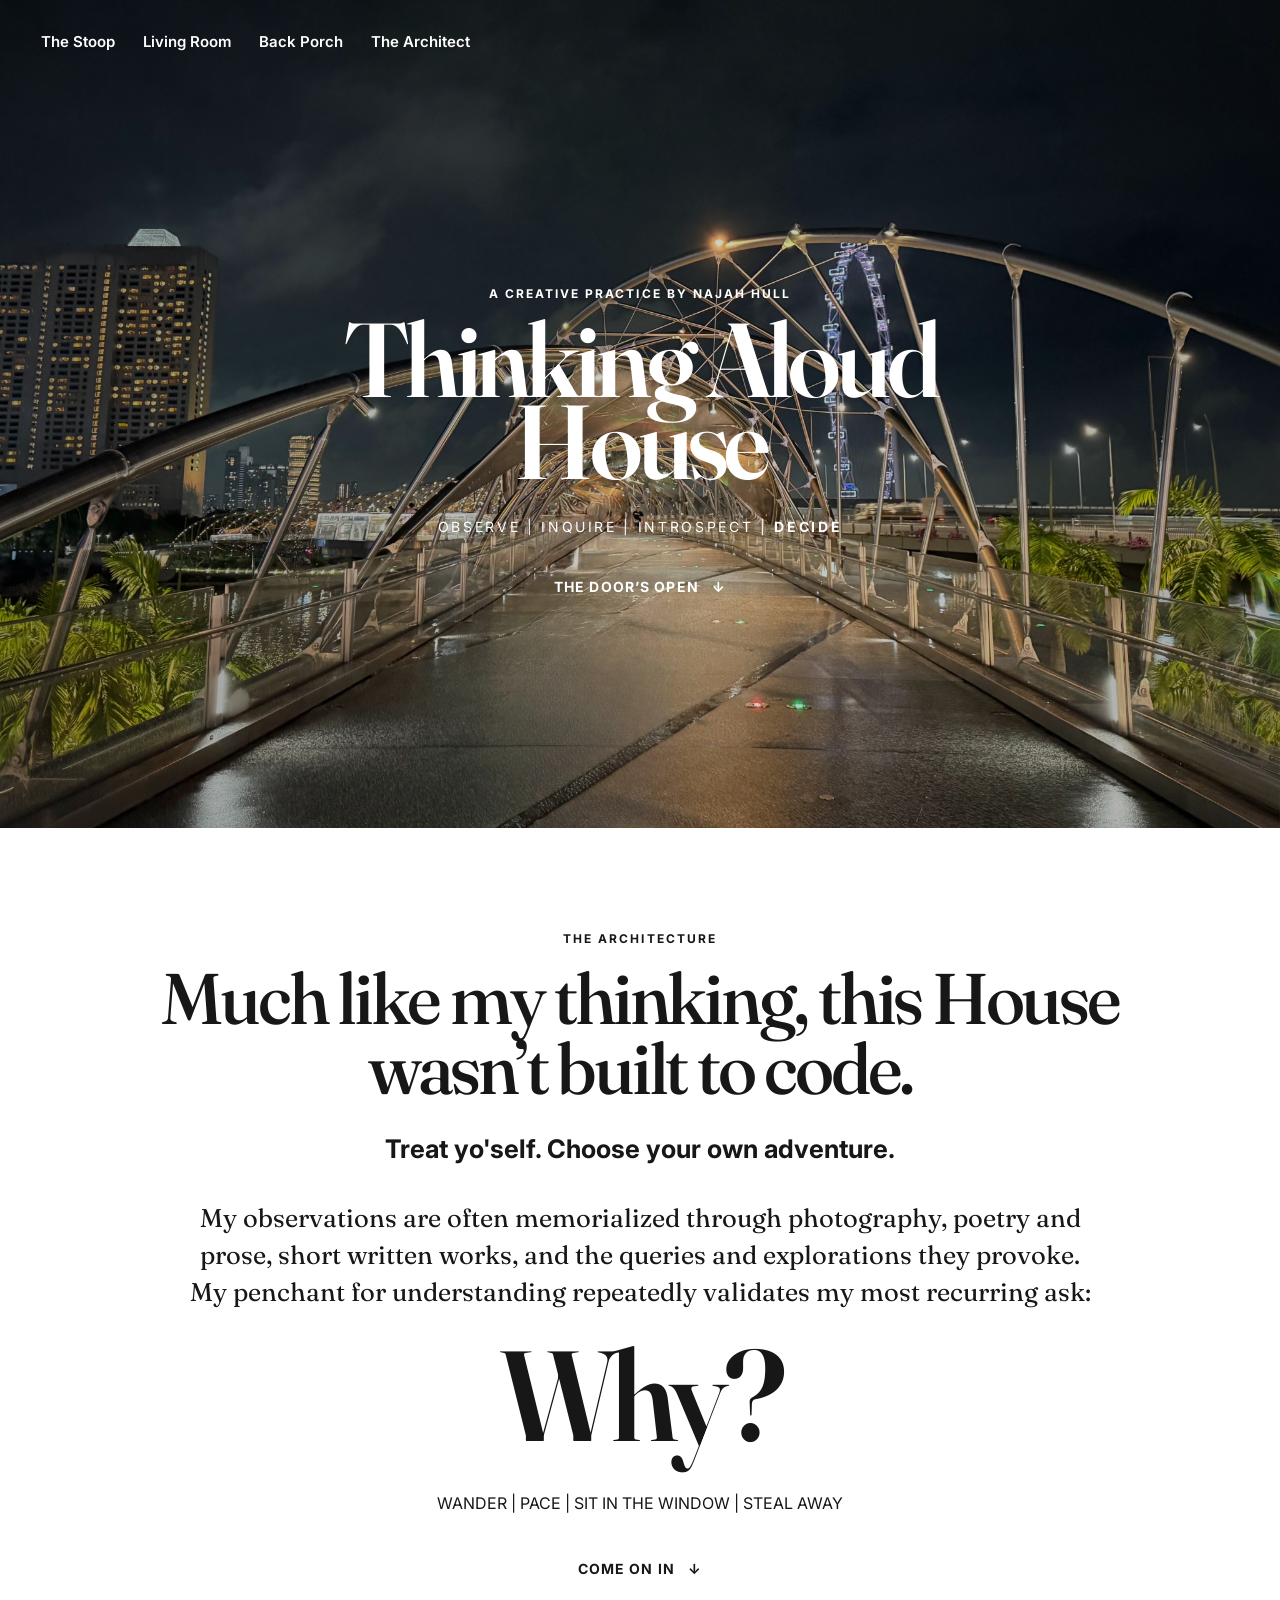
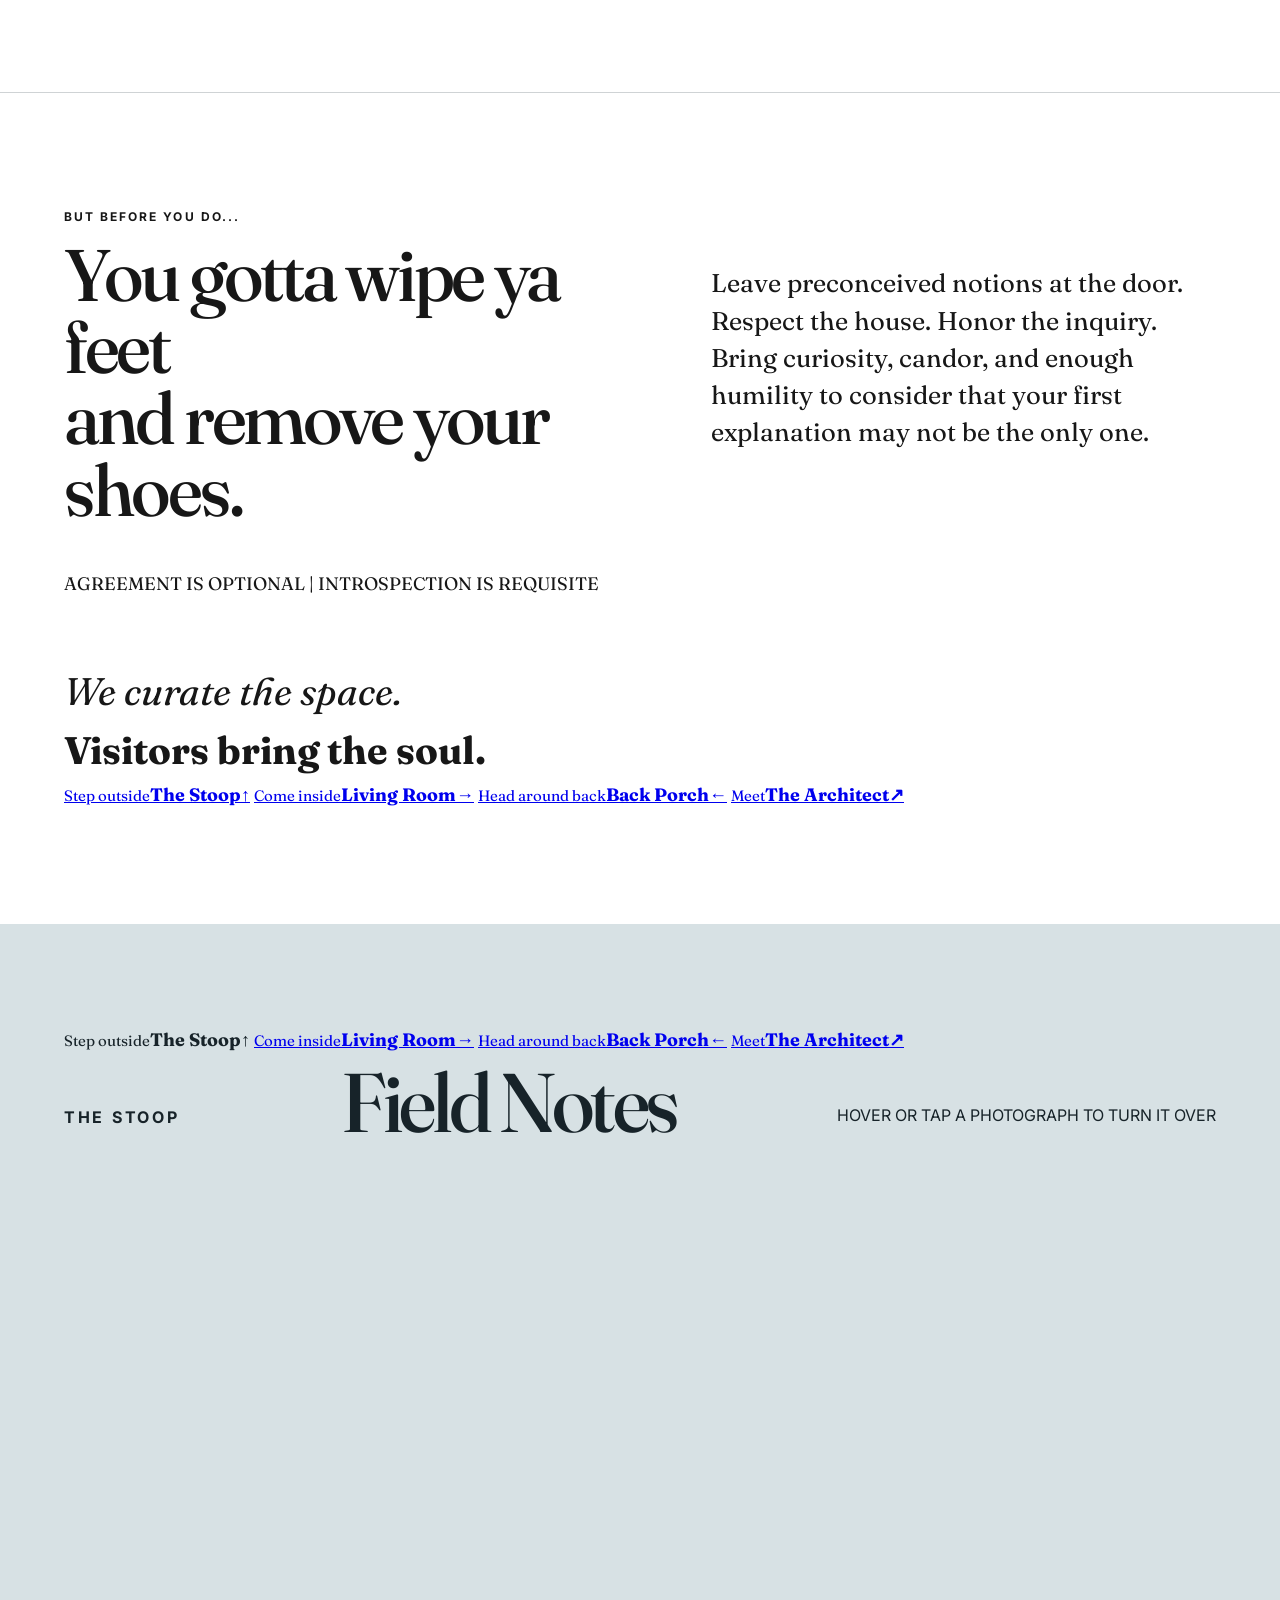
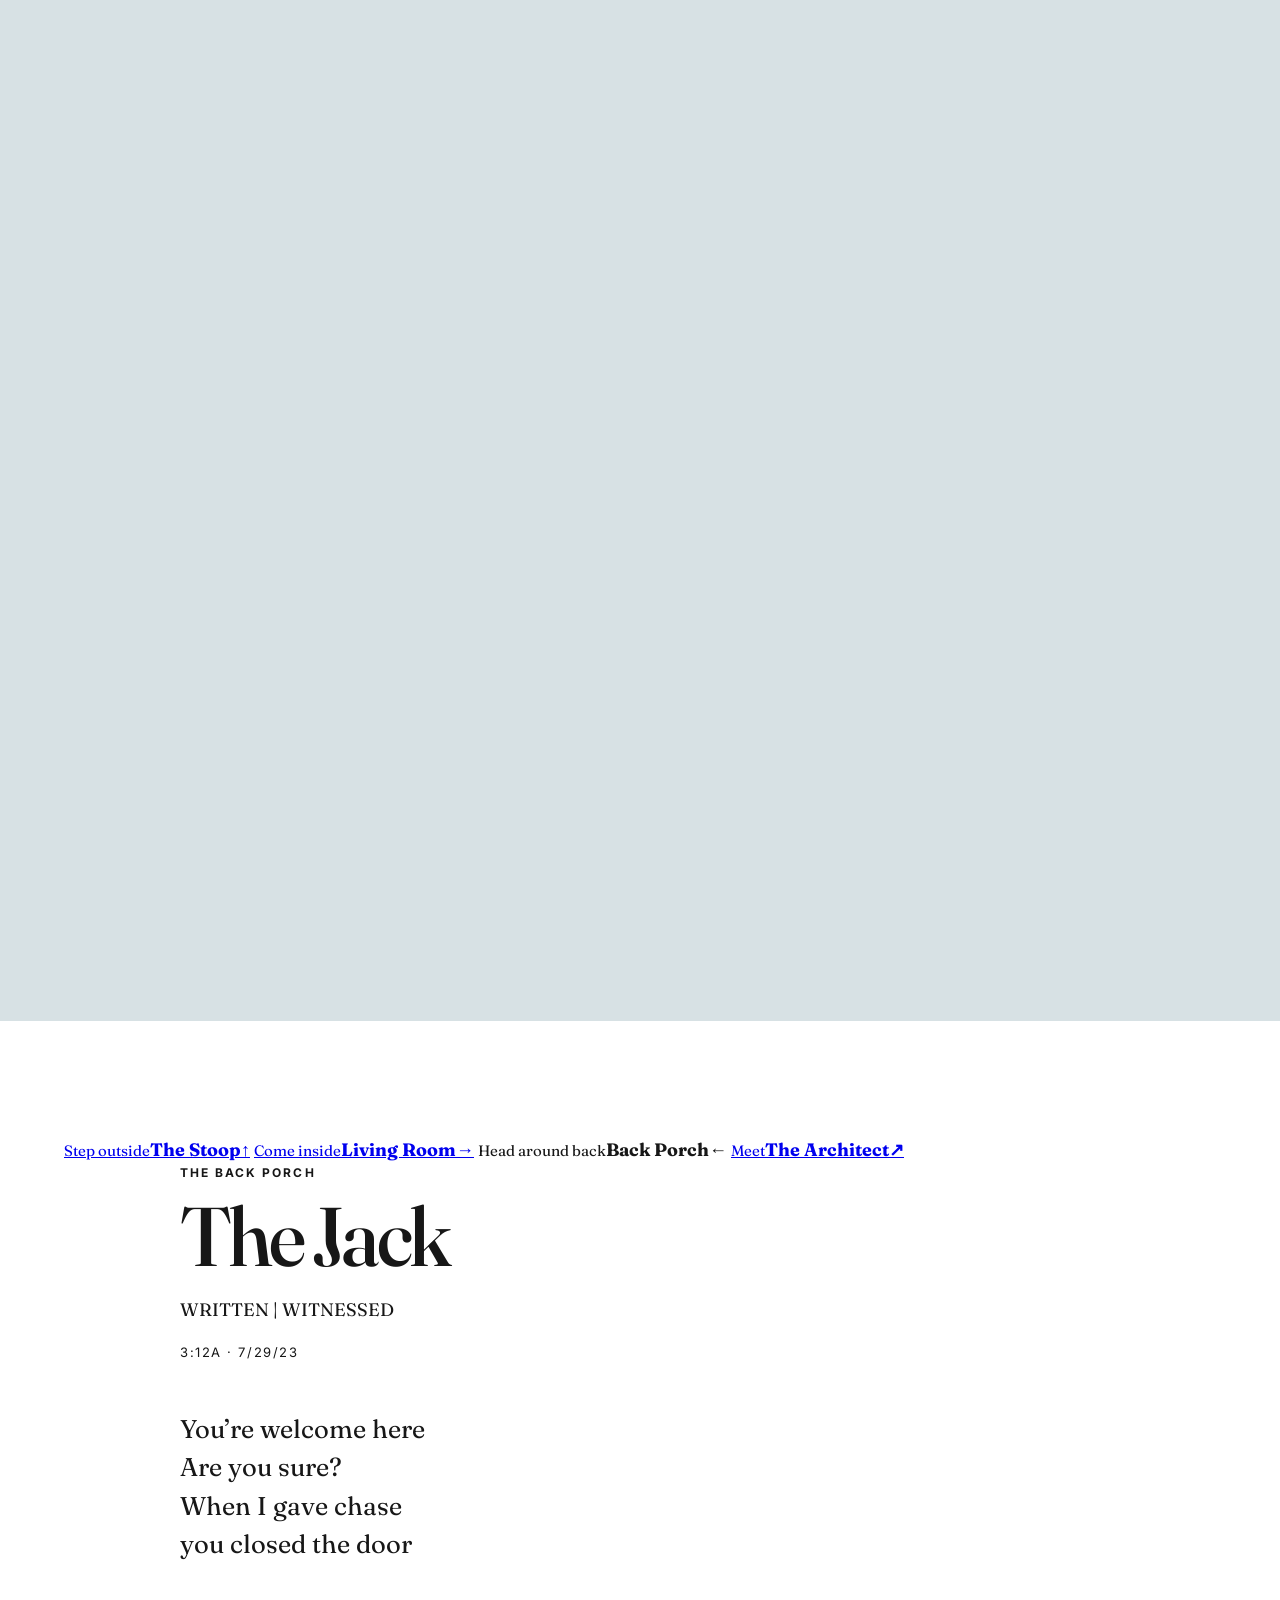
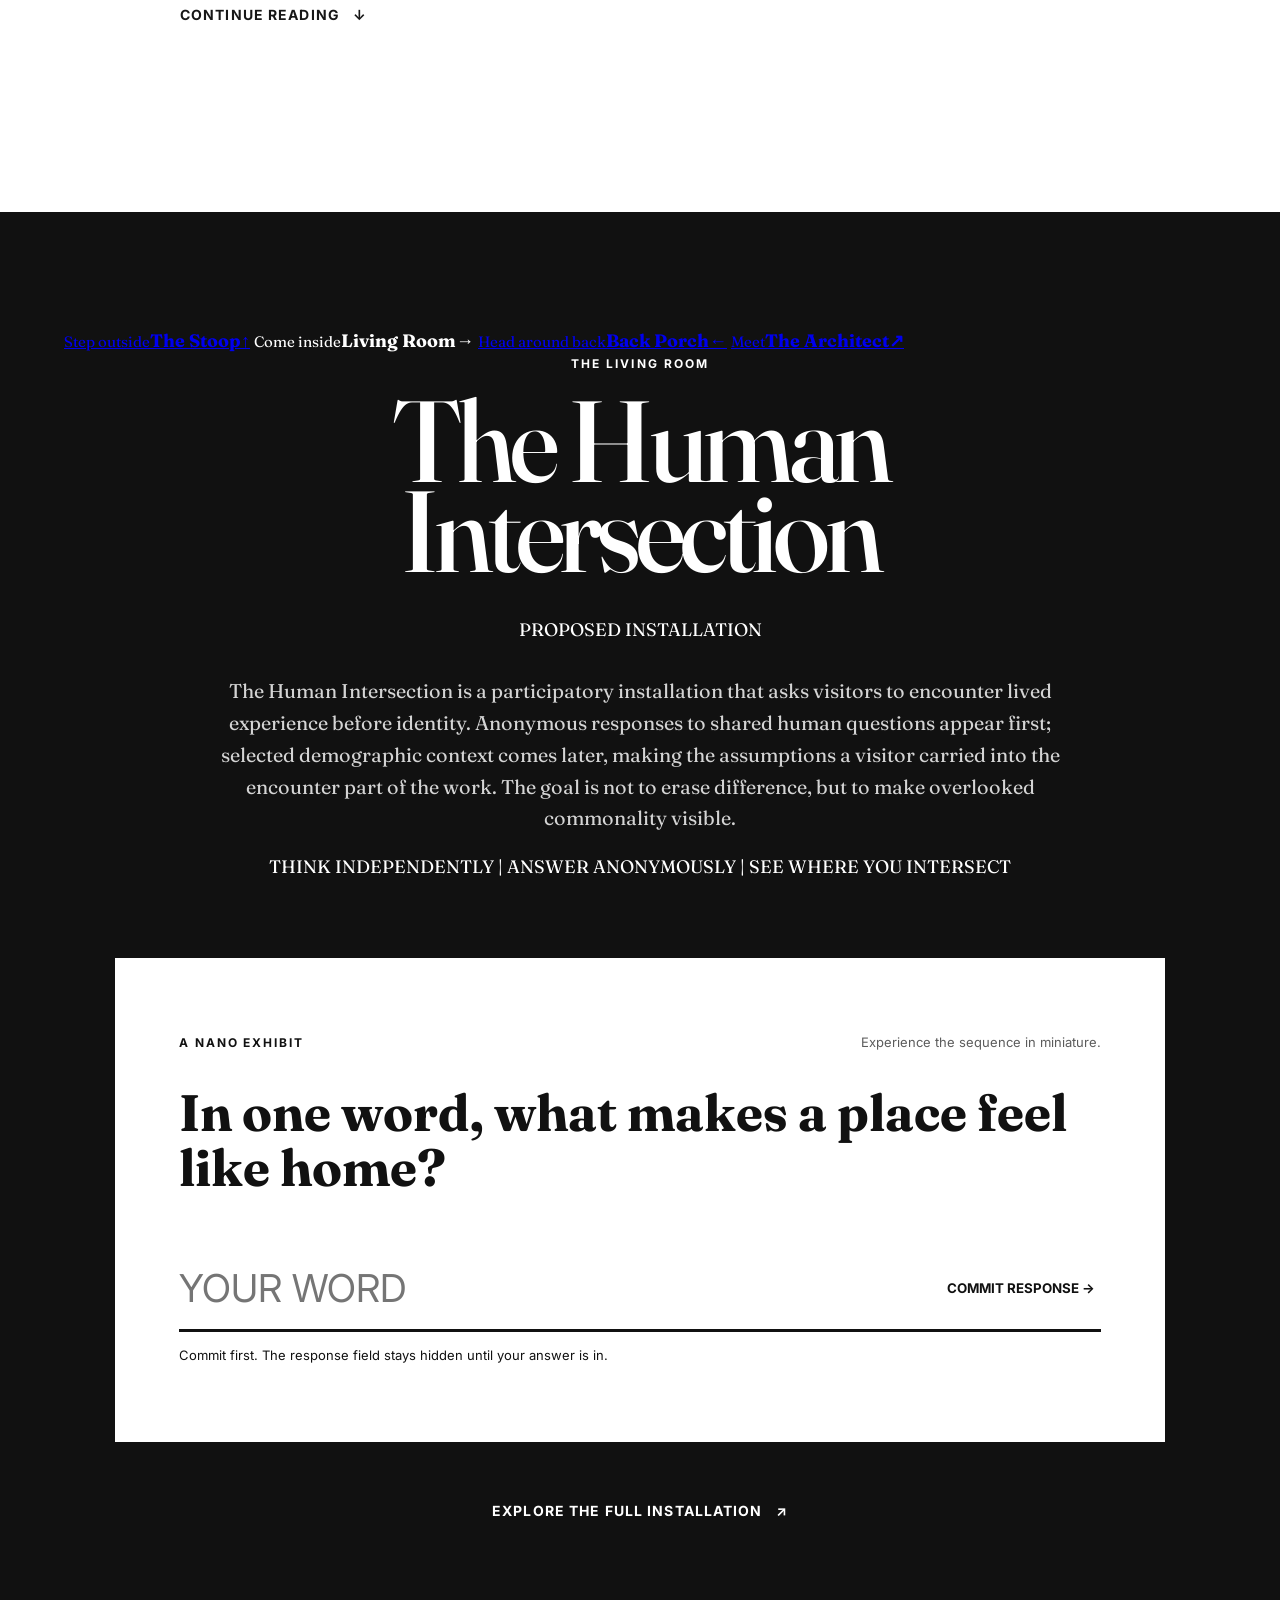
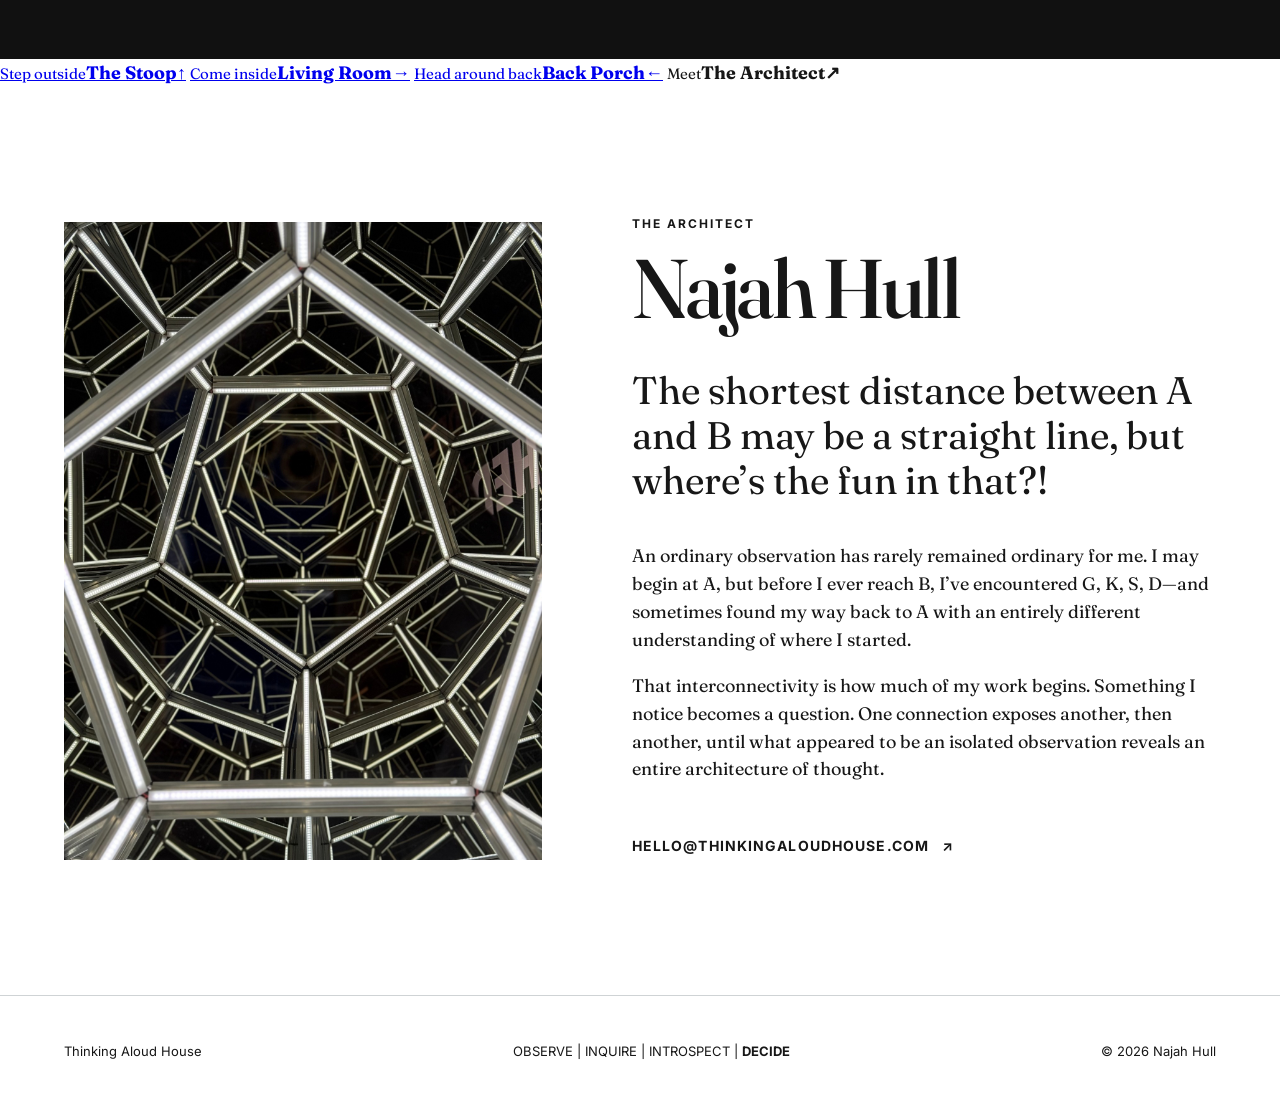
==== commit 1e9a0839: "Rework House hierarchy, navigation, Field Notes, Jack and Living Room" ====
--- a/index.html
+++ b/index.html
@@ -15,9 +15,8 @@
 <body>
 <a class="skip-link" href="#main">Skip to content</a>
 <header class="site-header">
-  <a class="wordmark" href="#top">Thinking Aloud House</a>
   <nav aria-label="Primary navigation">
-    <a href="#field-notes">The Stoop</a><a href="#human-intersection">Living Room</a><a href="#poetry">Back Porch</a><a href="#about">About</a>
+    <a href="#field-notes">The Stoop</a><a href="#human-intersection">Living Room</a><a href="#poetry">Back Porch</a><a href="#about">The Architect</a>
   </nav>
 </header>
 <main id="main">
@@ -27,135 +26,114 @@
     <div class="hero-copy">
       <p class="eyebrow">A creative practice by Najah Hull</p>
       <h1>Thinking Aloud<br>House</h1>
-      <p class="motto">Observe. Inquire. Introspect. <strong>Decide.</strong></p>
-      <a class="text-link light" href="#portal">Cross the threshold <span>↘</span></a>
+      <p class="motto">OBSERVE <span>|</span> INQUIRE <span>|</span> INTROSPECT <span>|</span> <strong>DECIDE</strong></p>
+      <a class="text-link light" href="#portal">The door’s open <span>↓</span></a>
     </div>
   </section>
 
   <section id="portal" class="matrix-intro">
     <div class="matrix-copy">
-      <p class="eyebrow">The Threshold</p>
-      <h2>Much like my thinking, there is no predetermined route through the House.</h2>
+      <p class="eyebrow">The Architecture</p>
+      <h2>Much like my thinking, this House wasn’t built to code.</h2>
       <p class="threshold-adventure">Treat yo'self. Choose your own adventure.</p>
       <p class="lead threshold-copy">My observations are often memorialized through photography, poetry and prose, short written works, and the queries and explorations they provoke. My penchant for understanding repeatedly validates my most recurring ask:</p>
       <p class="threshold-why">Why?</p>
-      <p class="threshold-wander">Wander. Double back. Skip a room. Stay awhile.</p>
+      <p class="threshold-wander">WANDER <span>|</span> PACE <span>|</span> SIT IN THE WINDOW <span>|</span> STEAL AWAY</p>
       <a class="text-link" href="#vestibule">Come on in <span>↓</span></a>
     </div>
   </section>
   <section id="vestibule" class="vestibule">
     <div class="vestibule-grid">
       <div>
-        <p class="eyebrow">Before you come in</p>
+        <p class="eyebrow">But before you do...</p>
         <h2>You gotta wipe ya feet<br>and remove your shoes.</h2>
       </div>
       <div class="vestibule-body">
         <p class="lead">Leave preconceived notions at the door. Respect the house. Honor the inquiry. Bring curiosity, candor, and enough humility to consider that your first explanation may not be the only one.</p>
       </div>
     </div>
-    <div class="rules"><p>Agreement is optional.</p><p>Introspection is requisite.</p></div>
-    <p class="house-principle"><em>Thinking Aloud provides the space.</em> <strong>The visitor supplies the architecture.</strong></p>
-    <nav class="house-directory" aria-label="Choose where to go in the House">
-      <a class="house-door door-stoop" href="#field-notes"><span class="door-arrow">↑</span><span><small>Step outside</small><strong>The Stoop</strong></span></a>
-      <a class="house-door door-porch" href="#poetry"><span class="door-arrow">←</span><span><small>Head around back</small><strong>Back Porch</strong></span></a>
-      <a class="house-door door-living" href="#human-intersection"><span><small>Come inside</small><strong>Living Room</strong></span><span class="door-arrow">→</span></a>
-    </nav>
+    <p class="house-mantra">AGREEMENT IS OPTIONAL <span>|</span> INTROSPECTION IS REQUISITE</p>
+    <p class="house-principle"><em>We curate the space.</em> <strong>Visitors bring the soul.</strong></p>
+    <nav class="house-nav" aria-label="House navigation">
+  <a class="house-nav-item" href="#field-notes"><small>Step outside</small><strong>The Stoop</strong><b>↑</b></a>
+  <a class="house-nav-item" href="#human-intersection"><small>Come inside</small><strong>Living Room</strong><b>→</b></a>
+  <a class="house-nav-item" href="#poetry"><small>Head around back</small><strong>Back Porch</strong><b>←</b></a>
+  <a class="house-nav-item" href="#about"><small>Meet</small><strong>The Architect</strong><b>↗</b></a>
+</nav>
   </section>
 
   <section id="field-notes" class="field-notes">
-    <div class="section-heading inverse">
-      <div><p class="eyebrow">The Stoop / Field Notes</p><h2>Things noticed in passing.</h2></div>
-      <p>Evidence, not conclusions. Hover or tap a photograph to turn it over.</p>
+    <nav class="house-nav" aria-label="House navigation">
+  <span class="house-nav-item is-current"><small>Step outside</small><strong>The Stoop</strong><b>↑</b></span>
+  <a class="house-nav-item" href="#human-intersection"><small>Come inside</small><strong>Living Room</strong><b>→</b></a>
+  <a class="house-nav-item" href="#poetry"><small>Head around back</small><strong>Back Porch</strong><b>←</b></a>
+  <a class="house-nav-item" href="#about"><small>Meet</small><strong>The Architect</strong><b>↗</b></a>
+</nav>
+    <div class="section-heading section-heading-stacked inverse">
+      <p class="eyebrow">The Stoop</p>
+      <h2>Field Notes</h2>
+      <p class="section-instruction">HOVER OR TAP A PHOTOGRAPH TO TURN IT OVER</p>
     </div>
     <div class="polaroid-field">
-      <article class="flip-card tilt-a" tabindex="0"><div class="flip-inner"><div class="flip-front polaroid"><img src="images/05-lava-flower.jpeg" alt="A small plant emerging from hardened black lava."><div class="polaroid-note"><span>TA–7K4X–L9</span><h3>The Lava Flower</h3></div></div><div class="flip-back"><p class="registry">TA–7K4X–L9</p><p>I encountered a single stem emerging from hardened molten lava in Hawaiʻi. It did not appear to be waiting for favorable conditions. It was simply growing where growth seemed improbable.</p><p>Conditions can explain difficulty without becoming the final authority on possibility.</p></div></div></article>
-      <article class="flip-card tilt-b" tabindex="0"><div class="flip-inner"><div class="flip-front polaroid"><img src="images/03-defiance.jpg" alt="Raindrops clinging to the vertical silver panel of a car."><div class="polaroid-note"><span>TA–Q8R2–D4</span><h3>Defiance</h3></div></div><div class="flip-back"><p class="registry">TA–Q8R2–D4</p><p>Raindrops remained fixed to the vertical panel of my car despite gravity. Each held a different shape and size. All were rain.</p><p>Are they individual, collected, connected, or conforming?</p></div></div></article>
-      <article class="flip-card tilt-c" tabindex="0"><div class="flip-inner"><div class="flip-front polaroid"><img src="images/04-extraordinary.jpg" alt="A clear raindrop balanced on a curved green leaf."><div class="polaroid-note"><span>TA–M3V7–E1</span><h3>Extraordinary</h3></div></div><div class="flip-back"><p class="registry">TA–M3V7–E1</p><p>A droplet balanced on the curvature of a thin leaf moving with the wind. The photograph cannot capture the motion surrounding it—or the fact that the droplet did not move.</p><p>Fragility and stability are not opposites.</p></div></div></article>
-      <article class="flip-card tilt-d" tabindex="0"><div class="flip-inner"><div class="flip-front polaroid"><img src="images/07-trust-safety.jpg" alt="A child resting against her father on a crowded train."><div class="polaroid-note"><span>TA–H5S9–T2</span><h3>Trust &amp; Safety</h3></div></div><div class="flip-back"><p class="registry">TA–H5S9–T2</p><p>On a crowded train at the end of the workday, a daughter rested completely against her father. For that moment, she trusted the person holding her enough to surrender awareness of everything else.</p></div></div></article>
-      <article class="flip-card tilt-e" tabindex="0"><div class="flip-inner"><div class="flip-front polaroid"><img src="images/06-rhodie.jpg" alt="A vivid pink rhododendron bloom."><div class="polaroid-note"><span>TA–R6H1–P8</span><h3>Rhodie, Oh Rhodie</h3></div></div><div class="flip-back"><p class="registry">TA–R6H1–P8</p><p>Rhodie, oh rhodie<br>Ethereal exhibit<br>Shelter, splendor, peace</p><p>A rhododendron accompanied a public request for housing. A stranger answered with an almost identically framed rhododendron—and a home offering what I had described.</p></div></div></article>
-      <article class="flip-card tilt-f" tabindex="0"><div class="flip-inner"><div class="flip-front polaroid"><img src="images/08-mushrooms.jpeg" alt="Pale mushrooms growing from a moss-covered tree trunk."><div class="polaroid-note"><span>TA–F2N8–G6</span><h3>Possibility requires no invitation.</h3></div></div><div class="flip-back"><p class="registry">TA–F2N8–G6</p><p>A cluster of mushrooms emerged from the side of a tree—life appearing where soil was nowhere in sight.</p></div></div></article>
+      <article class="flip-card tilt-a" tabindex="0"><div class="flip-inner"><div class="flip-front polaroid"><img src="images/05-lava-flower.jpeg" alt="A small plant emerging from hardened black lava."><div class="polaroid-note"><span>TA–7K4X–L9</span><img class="hand-label" src="images/hand-lava.svg" alt="The Lava Flower"></div></div><div class="flip-back"><p class="registry">TA–7K4X–L9</p><p>I encountered a single stem emerging from hardened molten lava in Hawaiʻi. It did not appear to be waiting for favorable conditions. It was simply growing where growth seemed improbable.</p><p>Conditions can explain difficulty without becoming the final authority on possibility.</p></div></div></article>
+      <article class="flip-card tilt-b" tabindex="0"><div class="flip-inner"><div class="flip-front polaroid"><img src="images/03-defiance.jpg" alt="Raindrops clinging to the vertical silver panel of a car."><div class="polaroid-note"><span>TA–Q8R2–D4</span><img class="hand-label hand-defiance" src="images/hand-defiance.svg" alt="DEFIANCE!"></div></div><div class="flip-back"><p class="registry">TA–Q8R2–D4</p><p>Raindrops remained fixed to the vertical panel of my car despite gravity. Each held a different shape and size. All were rain.</p><p>Are they individual, collected, connected, or conforming?</p></div></div></article>
+      <article class="flip-card tilt-c" tabindex="0"><div class="flip-inner"><div class="flip-front polaroid"><img src="images/04-extraordinary.jpg" alt="A clear raindrop balanced on a curved green leaf."><div class="polaroid-note"><span>TA–M3V7–E1</span><img class="hand-label" src="images/hand-extraordinary.svg" alt="Extraordinary"></div></div><div class="flip-back"><p class="registry">TA–M3V7–E1</p><p>A droplet balanced on the curvature of a thin leaf moving with the wind. The photograph cannot capture the motion surrounding it—or the fact that the droplet did not move.</p><p>Fragility and stability are not opposites.</p></div></div></article>
+      <article class="flip-card tilt-d" tabindex="0"><div class="flip-inner"><div class="flip-front polaroid"><img src="images/07-trust-safety.jpg" alt="A child resting against her father on a crowded train."><div class="polaroid-note"><span>TA–H5S9–T2</span><img class="hand-label" src="images/hand-trust.svg" alt="Trust &amp; Safety"></div></div><div class="flip-back"><p class="registry">TA–H5S9–T2</p><p>On a crowded train at the end of the workday, a daughter rested completely against her father. For that moment, she trusted the person holding her enough to surrender awareness of everything else.</p></div></div></article>
+      <article class="flip-card tilt-e" tabindex="0"><div class="flip-inner"><div class="flip-front polaroid"><img src="images/06-rhodie.jpg" alt="A vivid pink rhododendron bloom."><div class="polaroid-note"><span>TA–R6H1–P8</span><img class="hand-label" src="images/hand-rhodie.svg" alt="Rhodie, Oh Rhodie"></div></div><div class="flip-back"><p class="registry">TA–R6H1–P8</p><p>Rhodie, oh rhodie<br>Ethereal exhibit<br>Shelter, splendor, peace</p><p>A rhododendron accompanied a public request for housing. A stranger answered with an almost identically framed rhododendron—and a home offering what I had described.</p></div></div></article>
+      <article class="flip-card tilt-f" tabindex="0"><div class="flip-inner"><div class="flip-front polaroid"><img src="images/08-mushrooms.jpeg" alt="Pale mushrooms growing from a moss-covered tree trunk."><div class="polaroid-note"><span>TA–F2N8–G6</span><img class="hand-label hand-possibility" src="images/hand-possibility.svg" alt="Invitation is not requisite of possibility."></div></div><div class="flip-back"><p class="registry">TA–F2N8–G6</p><p>A cluster of mushrooms emerged from the side of a tree—life appearing where soil was nowhere in sight.</p></div></div></article>
     </div>
-    <nav class="room-nav" aria-label="Choose another room from the Stoop">
-      <a href="#poetry"><span class="room-arrow">←</span><span><small>Head around back</small><strong>Back Porch</strong></span></a>
-      <a href="#human-intersection"><span><small>Come inside</small><strong>Living Room</strong></span><span class="room-arrow">→</span></a>
-    </nav>
   </section>
 
   <section id="poetry" class="jack-section">
+    <nav class="house-nav" aria-label="House navigation">
+  <a class="house-nav-item" href="#field-notes"><small>Step outside</small><strong>The Stoop</strong><b>↑</b></a>
+  <a class="house-nav-item" href="#human-intersection"><small>Come inside</small><strong>Living Room</strong><b>→</b></a>
+  <span class="house-nav-item is-current"><small>Head around back</small><strong>Back Porch</strong><b>←</b></span>
+  <a class="house-nav-item" href="#about"><small>Meet</small><strong>The Architect</strong><b>↗</b></a>
+</nav>
     <div class="jack-intro">
-      <p class="eyebrow">The Back Porch / Written / Witnessed</p><h2>The Jack</h2><p class="date">3:12A · 7/29/23</p>
+      <p class="eyebrow">The Back Porch</p><h2>The Jack</h2><p class="section-instruction">WRITTEN <span>|</span> WITNESSED</p><p class="date">3:12A · 7/29/23</p>
       <div class="poem opening"><p>You’re welcome here<br>Are you sure?<br>When I gave chase<br>you closed the door</p></div>
       <button class="reveal-link" id="poem-toggle" aria-expanded="false" aria-controls="jack-reveal">Continue reading <span>↓</span></button>
     </div>
     <div id="jack-reveal" class="jack-reveal" hidden>
       <div class="jack-story" aria-label="The Jack poem with photographs from the day it was written">
-        <figure class="jack-story-image">
-          <img src="images/jack-glass-facade.png" alt="The glass rooftop facade where the events occurred.">
-        </figure>
-        <div class="poem jack-stanza">
-          <p>You seen me<br>it was a glass facade<br>Notwithstanding<br>I’m the biggest and brownest member of this white-centric pod</p>
+        <div class="jack-photo-stream" aria-label="Photographs from the experience">
+          <figure class="jack-polaroid tilt-a"><img src="images/jack-glass-facade.png" alt="The glass rooftop facade where the events occurred."></figure>
+          <figure class="jack-polaroid tilt-c"><img src="images/jack-flowers.jpeg" alt="Bright pink flowers outside."></figure>
+          <figure class="jack-polaroid tilt-b"><img src="images/jack-sign.jpeg" alt="A colorful sidewalk sign for tacos."></figure>
+          <figure class="jack-polaroid tilt-d"><img src="images/jack-drink.jpeg" alt="Chips, dips, and a drink on a table."></figure>
+          <figure class="jack-polaroid tilt-a"><img src="images/jack-window.jpeg" alt="Tacolisto lettering on a restaurant window."></figure>
+          <figure class="jack-polaroid tilt-b"><img src="images/jack-view.jpeg" alt="View from the rooftop across the city."></figure>
         </div>
-
-        <div class="jack-story-spacer" aria-hidden="true"></div>
-        <div class="poem jack-stanza">
-          <p>Why’d you come back?<br>thought you’d dish out more?<br>Muggin’ me<br>With no apology<br>MF you don’t scare me<br>I know the type, misogyny</p>
-          <p>Nah<br>let me rephrase that<br>Misogynoir</p>
-        </div>
-
-        <figure class="jack-story-image">
-          <img src="images/jack-view.jpeg" alt="View from the rooftop across the city.">
-        </figure>
-        <div class="poem jack-stanza">
-          <p>I know you watched<br>as I sashayed to the door<br>Bitch, I’m out<br>Going DOWN<br>First. Floor.</p>
-        </div>
-
-        <figure class="jack-story-image">
-          <img src="images/jack-flowers.jpeg" alt="Bright pink flowers outside.">
-        </figure>
-        <div class="poem jack-stanza">
-          <p>Got stuck, WTF.<br>How I get outta here?<br>Outside is way more beautiful<br>than this whack-ass atmosphere</p>
-        </div>
-
-        <figure class="jack-story-image">
-          <img src="images/jack-sign.jpeg" alt="A colorful sidewalk sign for tacos.">
-        </figure>
-        <div class="poem jack-stanza">
-          <p>Stick the plan<br>head to the taco stand<br>phuck them phakers<br>get you a drank, man</p>
-        </div>
-
-        <figure class="jack-story-image">
-          <img src="images/jack-drink.jpeg" alt="Chips, dips, and a drink on a table.">
-        </figure>
-        <div class="poem jack-stanza">
-          <p>Chips and cheese too<br>Stick around just long enough<br>to let them mfs arrive and see you found sum’n else to do.</p>
-        </div>
-
-        <figure class="jack-story-image">
-          <img src="images/jack-window.jpeg" alt="Tacolisto lettering on a restaurant window.">
-        </figure>
-        <div class="poem jack-stanza">
-          <p>Shades engaged<br>so I’m clocking ALL the insecurity<br>All the people who should’ve said sum’n…<br>They was in that DEI trainin’ wit’ Lindsey!</p>
-        </div>
-
-        <div class="jack-story-spacer" aria-hidden="true"></div>
-        <div class="poem jack-stanza jack-closing">
-          <p>Same old shit, just a different space<br>Same old players, just a different face</p>
-          <p>I’m welcome here?</p>
+        <div class="jack-poem-stream poem">
+          <div class="jack-stanza"><p>You seen me<br>it was a glass facade<br>Notwithstanding<br>I’m the biggest and brownest member of this white-centric pod</p></div>
+          <div class="jack-stanza"><p>Why’d you come back?<br>thought you’d dish out more?<br>Muggin’ me<br>With no apology<br>MF you don’t scare me<br>I know the type, misogyny</p><p>Nah<br>let me rephrase that<br>Misogynoir</p></div>
+          <div class="jack-stanza"><p>I know you watched<br>as I sashayed to the door<br>Bitch, I’m out<br>Going DOWN<br>First. Floor.</p></div>
+          <div class="jack-stanza"><p>Got stuck, WTF.<br>How I get outta here?<br>Outside is way more beautiful<br>than this whack-ass atmosphere</p></div>
+          <div class="jack-stanza"><p>Stick the plan<br>head to the taco stand<br>phuck them phakers<br>get you a drank, man</p></div>
+          <div class="jack-stanza"><p>Chips and cheese too<br>Stick around just long enough<br>to let them mfs arrive and see you found sum’n else to do.</p></div>
+          <div class="jack-stanza"><p>Shades engaged<br>so I’m clocking ALL the insecurity<br>All the people who should’ve said sum’n…<br>They was in that DEI trainin’ wit’ Lindsey!</p></div>
+          <div class="jack-stanza jack-closing"><p>Same old shit, just a different space<br>Same old players, just a different face</p><p>I’m welcome here?</p></div>
         </div>
       </div>
     </div>
-    <nav class="room-nav" aria-label="Choose another room from the Back Porch">
-      <a href="#field-notes"><span class="room-arrow">↑</span><span><small>Front of the House</small><strong>The Stoop</strong></span></a>
-      <a href="#human-intersection"><span><small>Come inside</small><strong>Living Room</strong></span><span class="room-arrow">→</span></a>
-    </nav>
+
   </section>
 
   <section id="human-intersection" class="intersection">
+    <nav class="house-nav" aria-label="House navigation">
+  <a class="house-nav-item" href="#field-notes"><small>Step outside</small><strong>The Stoop</strong><b>↑</b></a>
+  <span class="house-nav-item is-current"><small>Come inside</small><strong>Living Room</strong><b>→</b></span>
+  <a class="house-nav-item" href="#poetry"><small>Head around back</small><strong>Back Porch</strong><b>←</b></a>
+  <a class="house-nav-item" href="#about"><small>Meet</small><strong>The Architect</strong><b>↗</b></a>
+</nav>
     <div class="intersection-intro">
-      <p class="eyebrow">The Living Room / Proposed Installation</p>
+      <p class="eyebrow">The Living Room</p>
       <h2>The Human<br>Intersection</h2>
-      <p class="lead">Think independently. Answer anonymously. See where you intersect.</p>
+      <p class="section-instruction">PROPOSED INSTALLATION</p>
       <p class="intersection-blurb">The Human Intersection is a participatory installation that asks visitors to encounter lived experience before identity. Anonymous responses to shared human questions appear first; selected demographic context comes later, making the assumptions a visitor carried into the encounter part of the work. The goal is not to erase difference, but to make overlooked commonality visible.</p>
+      <p class="intersection-prompt">THINK INDEPENDENTLY <span>|</span> ANSWER ANONYMOUSLY <span>|</span> SEE WHERE YOU INTERSECT</p>
     </div>
 
     <div class="nano-exhibit">
@@ -178,37 +156,33 @@
             <strong id="committed-word"></strong>
           </div>
           <div>
-            <span class="response-label">Intersection</span>
+            <span class="response-label">Sample intersection</span>
             <strong id="intersection-count"></strong>
           </div>
         </div>
-
-        <div class="response-field-wrap">
-          <p class="response-field-label">Prototype response field</p>
-          <div id="response-field" class="response-field" aria-label="Sample response field plus your submitted word"></div>
+        <div class="response-ranking-wrap">
+          <p class="response-field-label">Top 10 responses</p>
+          <ol id="response-ranking" class="response-ranking"></ol>
         </div>
-
-        <p class="response-disclosure">This nano exhibit uses a sample response set to demonstrate the installation logic. Your submission is added locally in this browser; it is not transmitted or stored.</p>
-        <p class="response-question">Where did you intersect? Where did you differ?</p>
+        <p class="response-disclosure">This nano exhibit uses a sample response set to demonstrate the installation logic. Your submission is stored only in this browser; it is not transmitted.</p>
       </div>
     </div>
 
     <a class="text-link intersection-link" href="human-intersection.html">Explore the full installation <span>↗</span></a>
-    <nav class="room-nav room-nav-inverse" aria-label="Choose another room from the Living Room">
-      <a href="#poetry"><span class="room-arrow">←</span><span><small>Head around back</small><strong>Back Porch</strong></span></a>
-      <a href="#field-notes"><span><small>Step outside</small><strong>The Stoop</strong></span><span class="room-arrow">↑</span></a>
-    </nav>
   </section>
-  <section id="about" class="about">
-    <div class="about-portrait"><img src="images/02-portal.jpeg" alt="A mirrored illuminated geometric sphere with repeating interconnected forms."><span class="scribble">A → G → K → S → D → A</span></div>
-    <div class="about-copy"><p class="eyebrow">About the creator</p><h2>Najah Hull</h2><p class="about-lede">The shortest distance between A and B may be a straight line, but where’s the fun in that?!</p><p>An ordinary observation has rarely remained ordinary for me. I may begin at A, but before I ever reach B, I’ve encountered G, K, S, D—and sometimes found my way back to A with an entirely different understanding of where I started.</p><p>That interconnectivity is how much of my work begins. Something I notice becomes a question. One connection exposes another, then another, until what appeared to be an isolated observation reveals an entire architecture of thought.</p><a class="text-link" href="mailto:hello@thinkingaloudhouse.com">hello@thinkingaloudhouse.com <span>↗</span></a>
-      <nav class="about-house-nav" aria-label="Return to the House">
-        <a href="#field-notes">The Stoop ↑</a>
-        <a href="#poetry">← Back Porch</a>
-        <a href="#human-intersection">Living Room →</a>
-      </nav>
+  <section id="about" class="about-section">
+    <nav class="house-nav" aria-label="House navigation">
+  <a class="house-nav-item" href="#field-notes"><small>Step outside</small><strong>The Stoop</strong><b>↑</b></a>
+  <a class="house-nav-item" href="#human-intersection"><small>Come inside</small><strong>Living Room</strong><b>→</b></a>
+  <a class="house-nav-item" href="#poetry"><small>Head around back</small><strong>Back Porch</strong><b>←</b></a>
+  <span class="house-nav-item is-current"><small>Meet</small><strong>The Architect</strong><b>↗</b></span>
+</nav>
+    <div class="about">
+    <div class="about-portrait"><img src="images/02-portal.jpeg" alt="A mirrored illuminated geometric sphere with repeating interconnected forms."></div>
+    <div class="about-copy"><p class="eyebrow">The Architect</p><h2>Najah Hull</h2><p class="about-lede">The shortest distance between A and B may be a straight line, but where’s the fun in that?!</p><p>An ordinary observation has rarely remained ordinary for me. I may begin at A, but before I ever reach B, I’ve encountered G, K, S, D—and sometimes found my way back to A with an entirely different understanding of where I started.</p><p>That interconnectivity is how much of my work begins. Something I notice becomes a question. One connection exposes another, then another, until what appeared to be an isolated observation reveals an entire architecture of thought.</p><a class="text-link" href="mailto:hello@thinkingaloudhouse.com">hello@thinkingaloudhouse.com <span>↗</span></a>
+    </div>
     </div>
   </section>
 </main>
-<footer><p>Thinking Aloud House</p><p>Observe. Inquire. Introspect. <strong>Decide.</strong></p><p>© <span id="year"></span> Najah Hull</p></footer>
+<footer><p>Thinking Aloud House</p><p class="footer-framework">OBSERVE <span>|</span> INQUIRE <span>|</span> INTROSPECT <span>|</span> <strong>DECIDE</strong></p><p>© <span id="year"></span> Najah Hull</p></footer>
 </body></html>
--- a/styles.css
+++ b/styles.css
@@ -298,3 +298,153 @@
   .hi-step{border-right:0;border-bottom:1px solid #111;min-height:0}
   .hi-step:last-child{border-bottom:0}
 }
+
+
+/* Threshold — choose your own route */
+.matrix-copy h2{
+  max-width:1120px;
+  margin-left:auto;
+  margin-right:auto;
+  font-size:clamp(48px,5.6vw,92px);
+}
+.threshold-adventure{
+  margin:1.5rem 0 2rem;
+  font-family:var(--sans);
+  font-size:clamp(20px,2vw,30px);
+  font-weight:700;
+}
+.threshold-copy{
+  max-width:920px;
+  margin:0 auto;
+}
+.threshold-why{
+  margin:.15em 0 .25em;
+  font-size:clamp(74px,10vw,160px);
+  line-height:1;
+  font-weight:600;
+  letter-spacing:-.05em;
+}
+.threshold-wander{
+  margin:0 0 2rem;
+  font-family:var(--sans);
+  font-size:16px;
+}
+
+/* House directory + cross-room navigation */
+.house-directory{
+  display:grid;
+  grid-template-columns:repeat(3,minmax(0,1fr));
+  gap:1px;
+  margin-top:6vw;
+  border:1px solid #111;
+  background:#111;
+}
+.house-door{
+  min-height:170px;
+  display:flex;
+  justify-content:space-between;
+  align-items:center;
+  gap:1.5rem;
+  padding:2rem;
+  background:#fff;
+  color:#111;
+  text-decoration:none;
+  transition:background .2s ease,color .2s ease;
+}
+.house-door:hover,.house-door:focus{
+  background:#111;
+  color:#fff;
+}
+.house-door small,.room-nav small{
+  display:block;
+  margin-bottom:.25rem;
+  font-family:var(--sans);
+  text-transform:uppercase;
+  letter-spacing:.13em;
+  font-size:10px;
+  font-weight:700;
+}
+.house-door strong{
+  display:block;
+  font-size:clamp(26px,2.5vw,42px);
+  font-weight:500;
+}
+.door-arrow,.room-arrow{
+  font-family:var(--sans);
+  font-size:clamp(28px,3vw,46px);
+  line-height:1;
+}
+.room-nav{
+  display:grid;
+  grid-template-columns:1fr 1fr;
+  max-width:1500px;
+  margin:7vw auto 0;
+  border-top:1px solid currentColor;
+  border-bottom:1px solid currentColor;
+}
+.room-nav a{
+  min-height:125px;
+  display:flex;
+  justify-content:space-between;
+  align-items:center;
+  gap:1.5rem;
+  padding:1.4rem 1.6rem;
+  color:inherit;
+  text-decoration:none;
+}
+.room-nav a+a{border-left:1px solid currentColor}
+.room-nav a:hover,.room-nav a:focus{background:rgba(255,255,255,.18)}
+.field-notes .room-nav a:hover,.field-notes .room-nav a:focus,
+.jack-section .room-nav a:hover,.jack-section .room-nav a:focus{background:rgba(0,0,0,.06)}
+.room-nav strong{
+  display:block;
+  font-size:clamp(22px,2vw,34px);
+  font-weight:500;
+}
+.room-nav a:last-child{text-align:right}
+.about-house-nav,.hi-return-nav{
+  display:flex;
+  flex-wrap:wrap;
+  gap:1rem 2rem;
+  margin-top:3rem;
+  padding-top:1.5rem;
+  border-top:1px solid var(--line);
+  font-family:var(--sans);
+  font-size:12px;
+  font-weight:700;
+  text-transform:uppercase;
+  letter-spacing:.08em;
+}
+.about-house-nav a,.hi-return-nav a{color:inherit;text-decoration:none}
+.hi-return-nav{border-color:currentColor}
+
+@media(max-width:900px){
+  .site-header{
+    gap:1rem;
+  }
+  .site-header nav{
+    display:flex;
+    gap:14px;
+    max-width:68vw;
+    overflow-x:auto;
+    white-space:nowrap;
+    scrollbar-width:none;
+  }
+  .site-header nav::-webkit-scrollbar{display:none}
+  .site-header nav a{font-size:12px}
+}
+@media(max-width:700px){
+  .house-directory{grid-template-columns:1fr}
+  .house-door{min-height:110px}
+  .room-nav{grid-template-columns:1fr}
+  .room-nav a+a{border-left:0;border-top:1px solid currentColor}
+  .room-nav a{min-height:100px}
+}
+@media(max-width:520px){
+  .site-header{display:block}
+  .site-header nav{
+    max-width:100%;
+    margin-top:.55rem;
+  }
+  .threshold-why{font-size:30vw}
+}
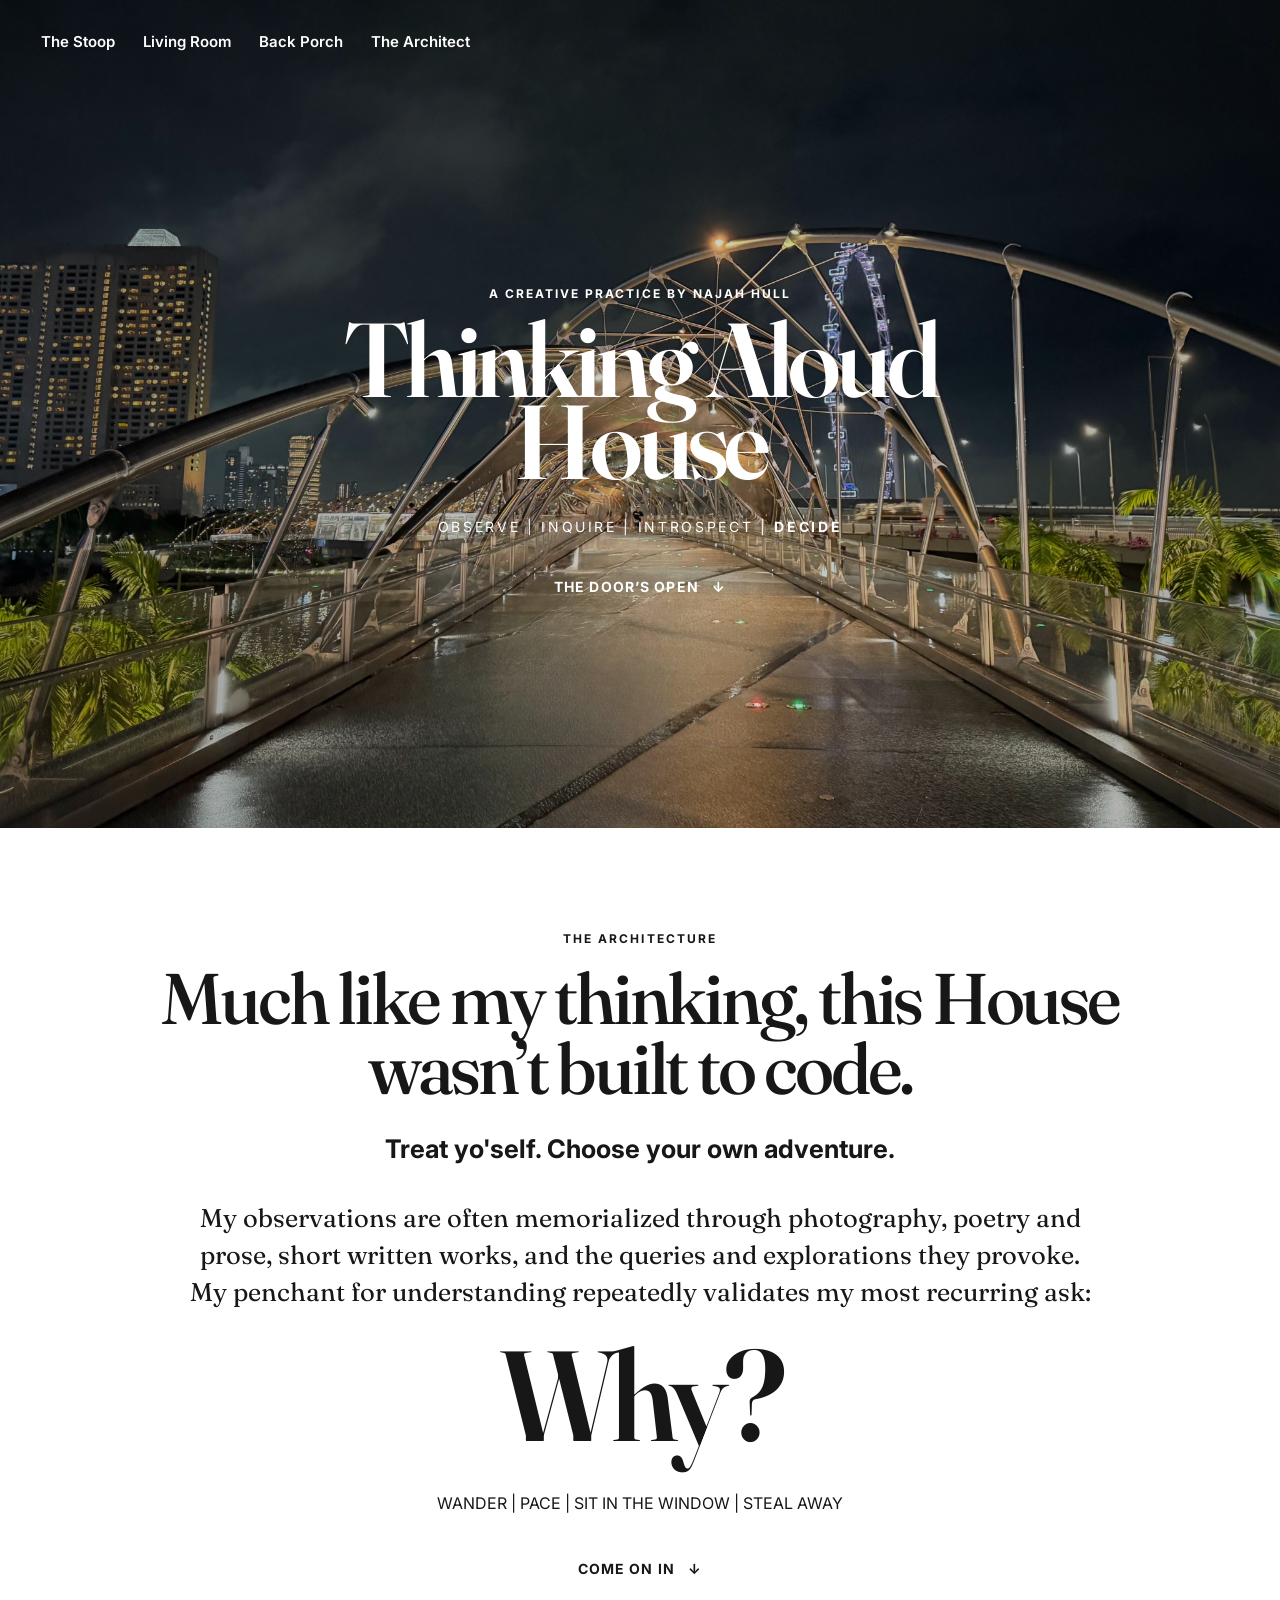
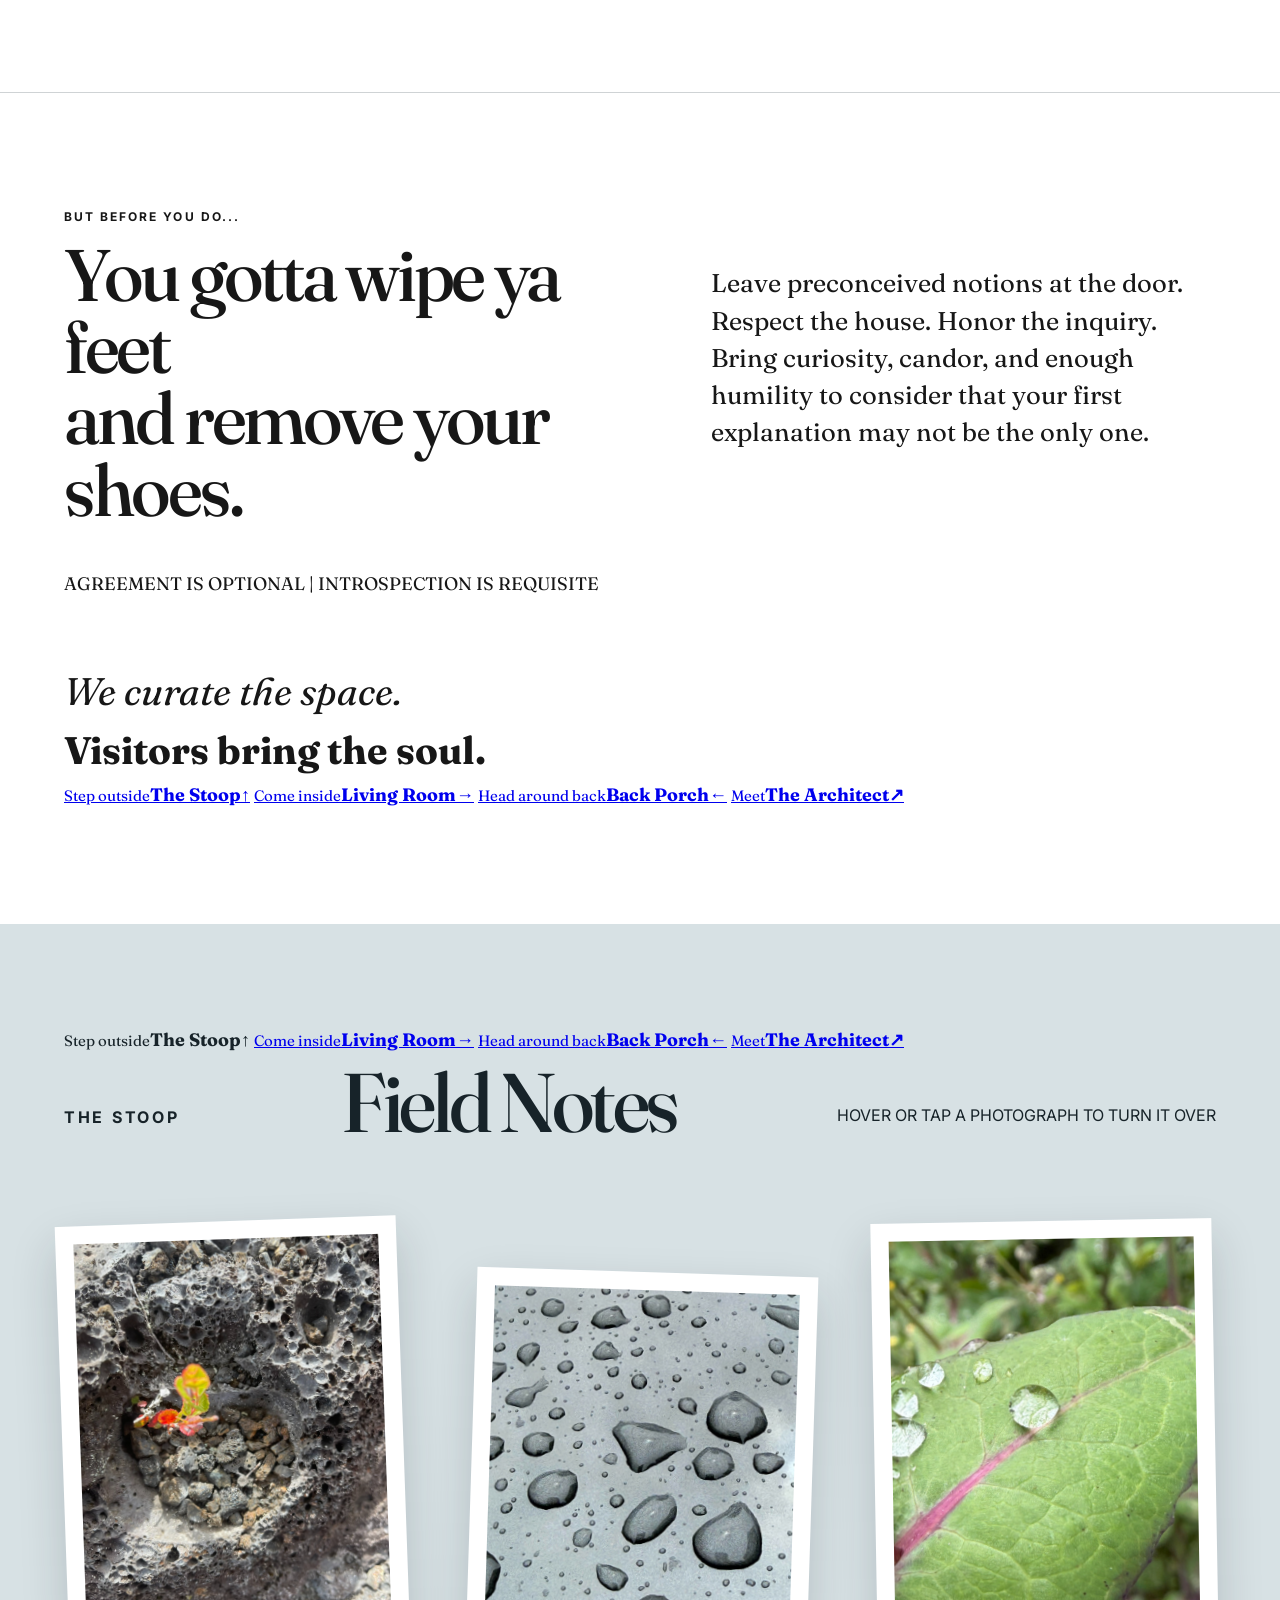
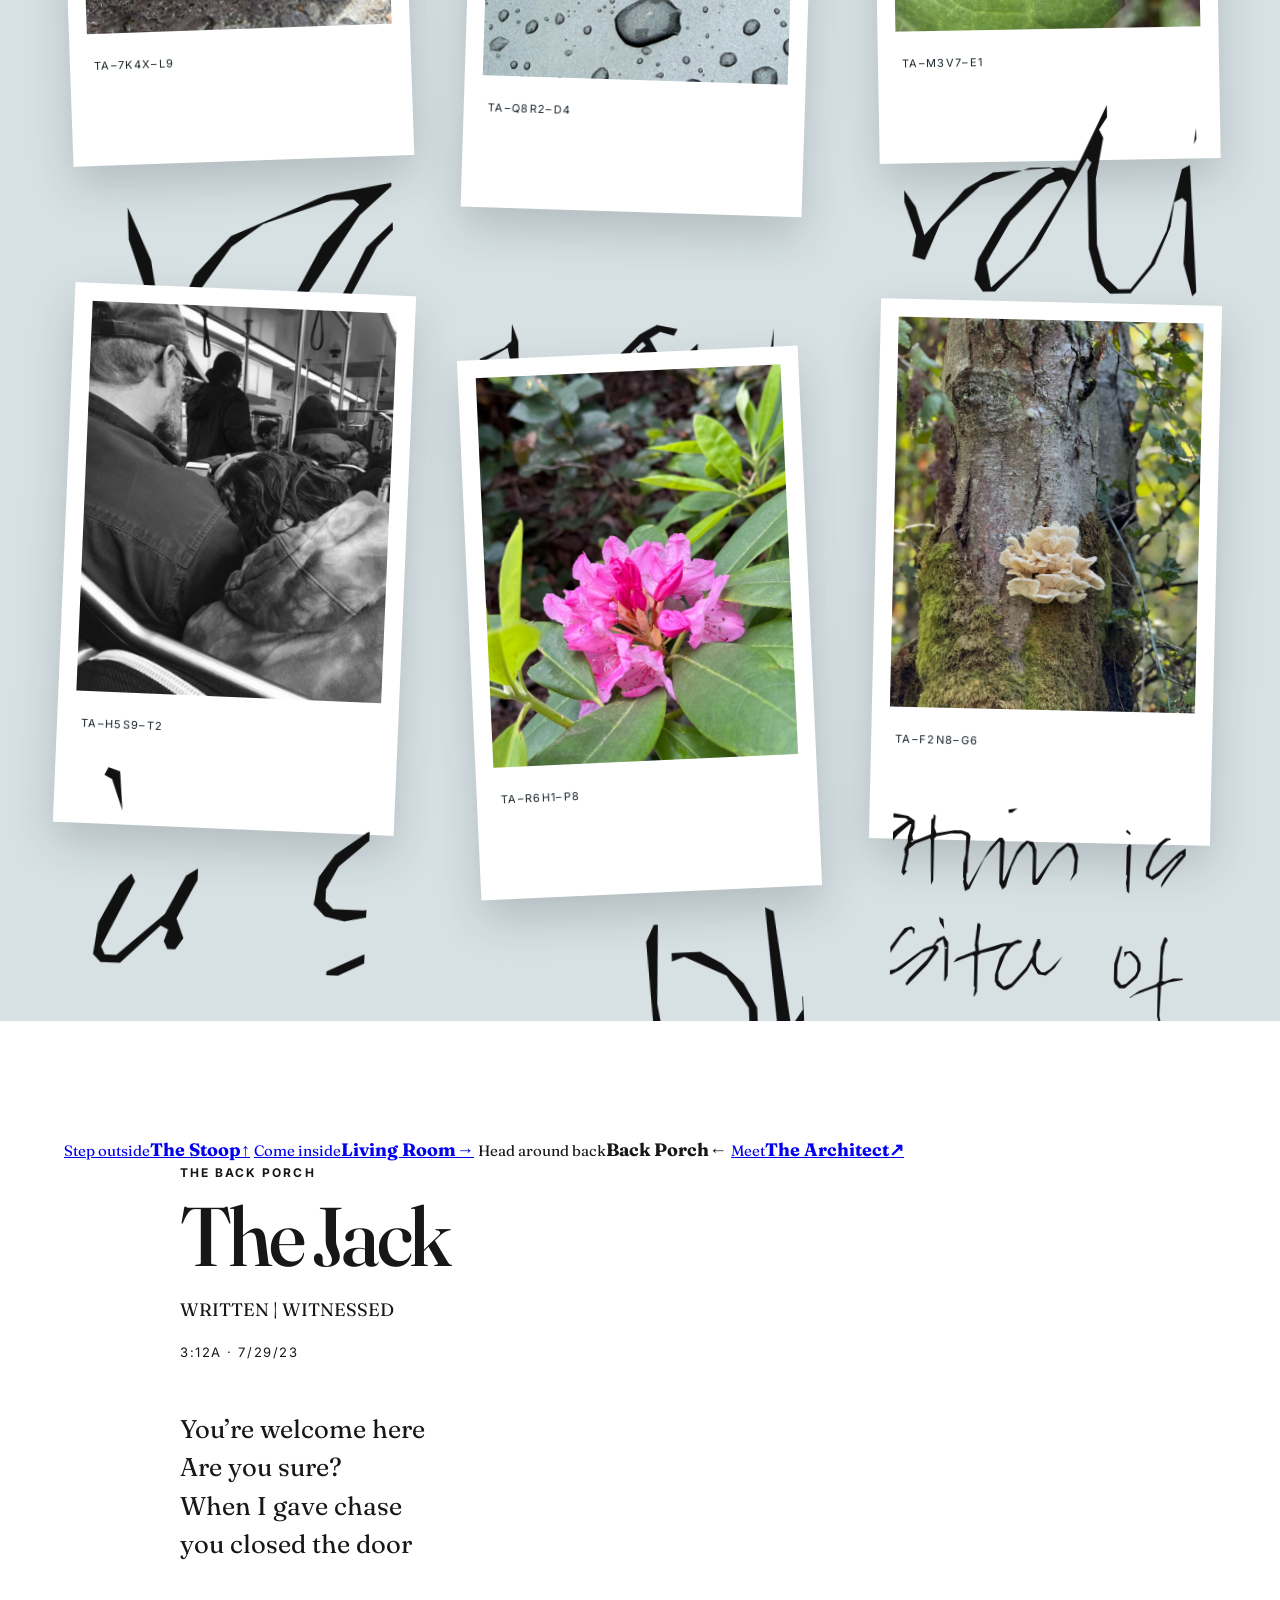
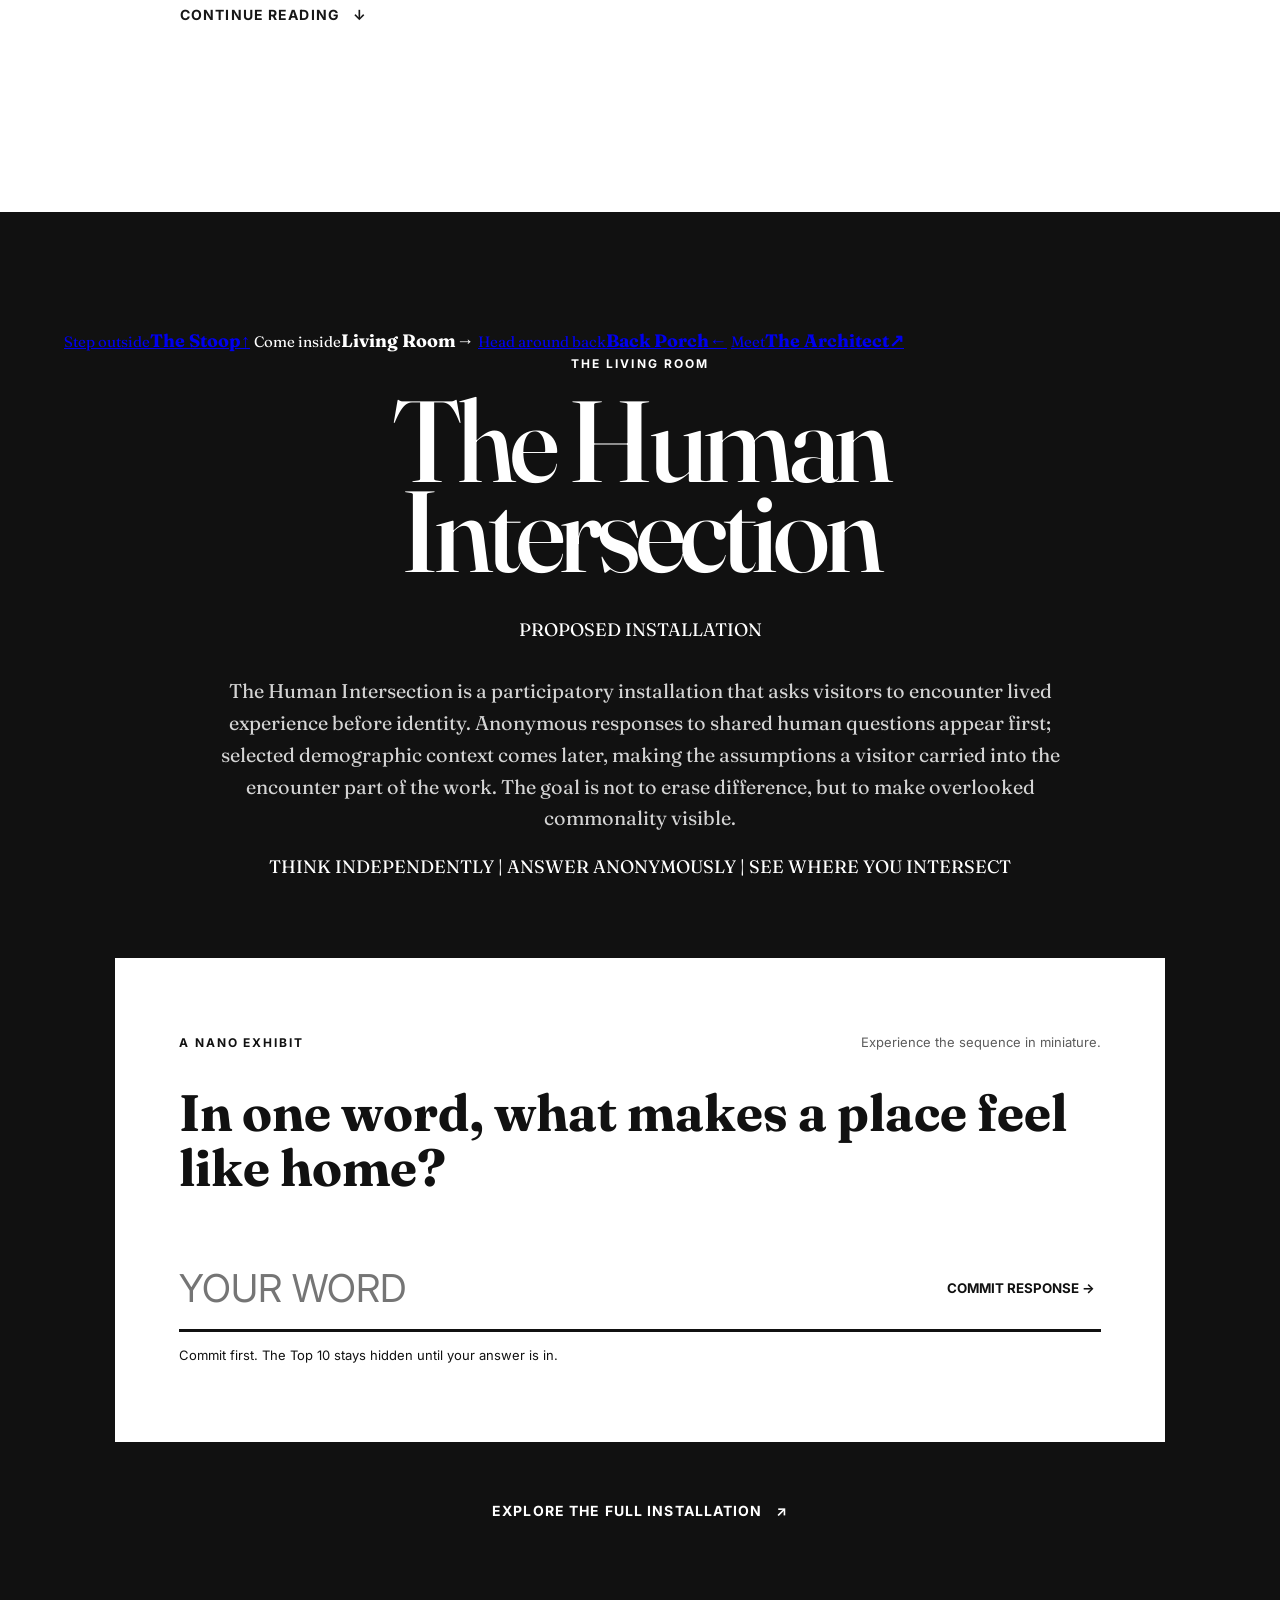
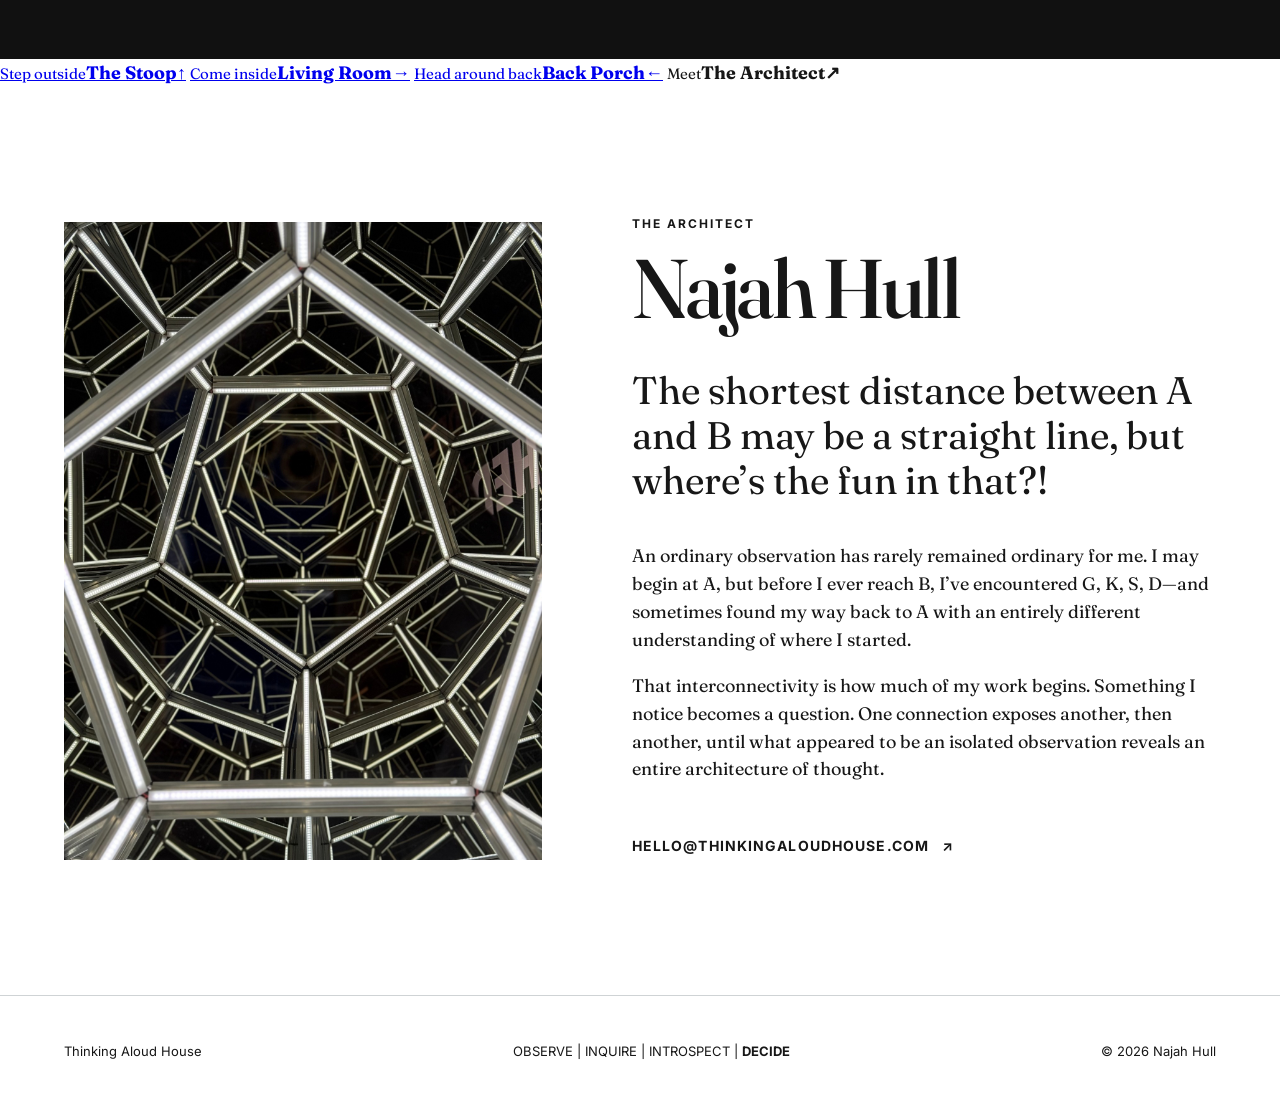
==== commit 8db21548: "Clarify nano exhibit reveal instruction" ====
--- a/index.html
+++ b/index.html
@@ -147,7 +147,7 @@
         <input id="nano-word" maxlength="24" placeholder="YOUR WORD" autocomplete="off" required>
         <button type="submit">Commit response →</button>
       </form>
-      <p class="nano-note">Commit first. The response field stays hidden until your answer is in.</p>
+      <p class="nano-note">Commit first. The Top 10 stays hidden until your answer is in.</p>
 
       <div id="response-reveal" class="response-reveal" hidden aria-live="polite">
         <div class="response-meta">
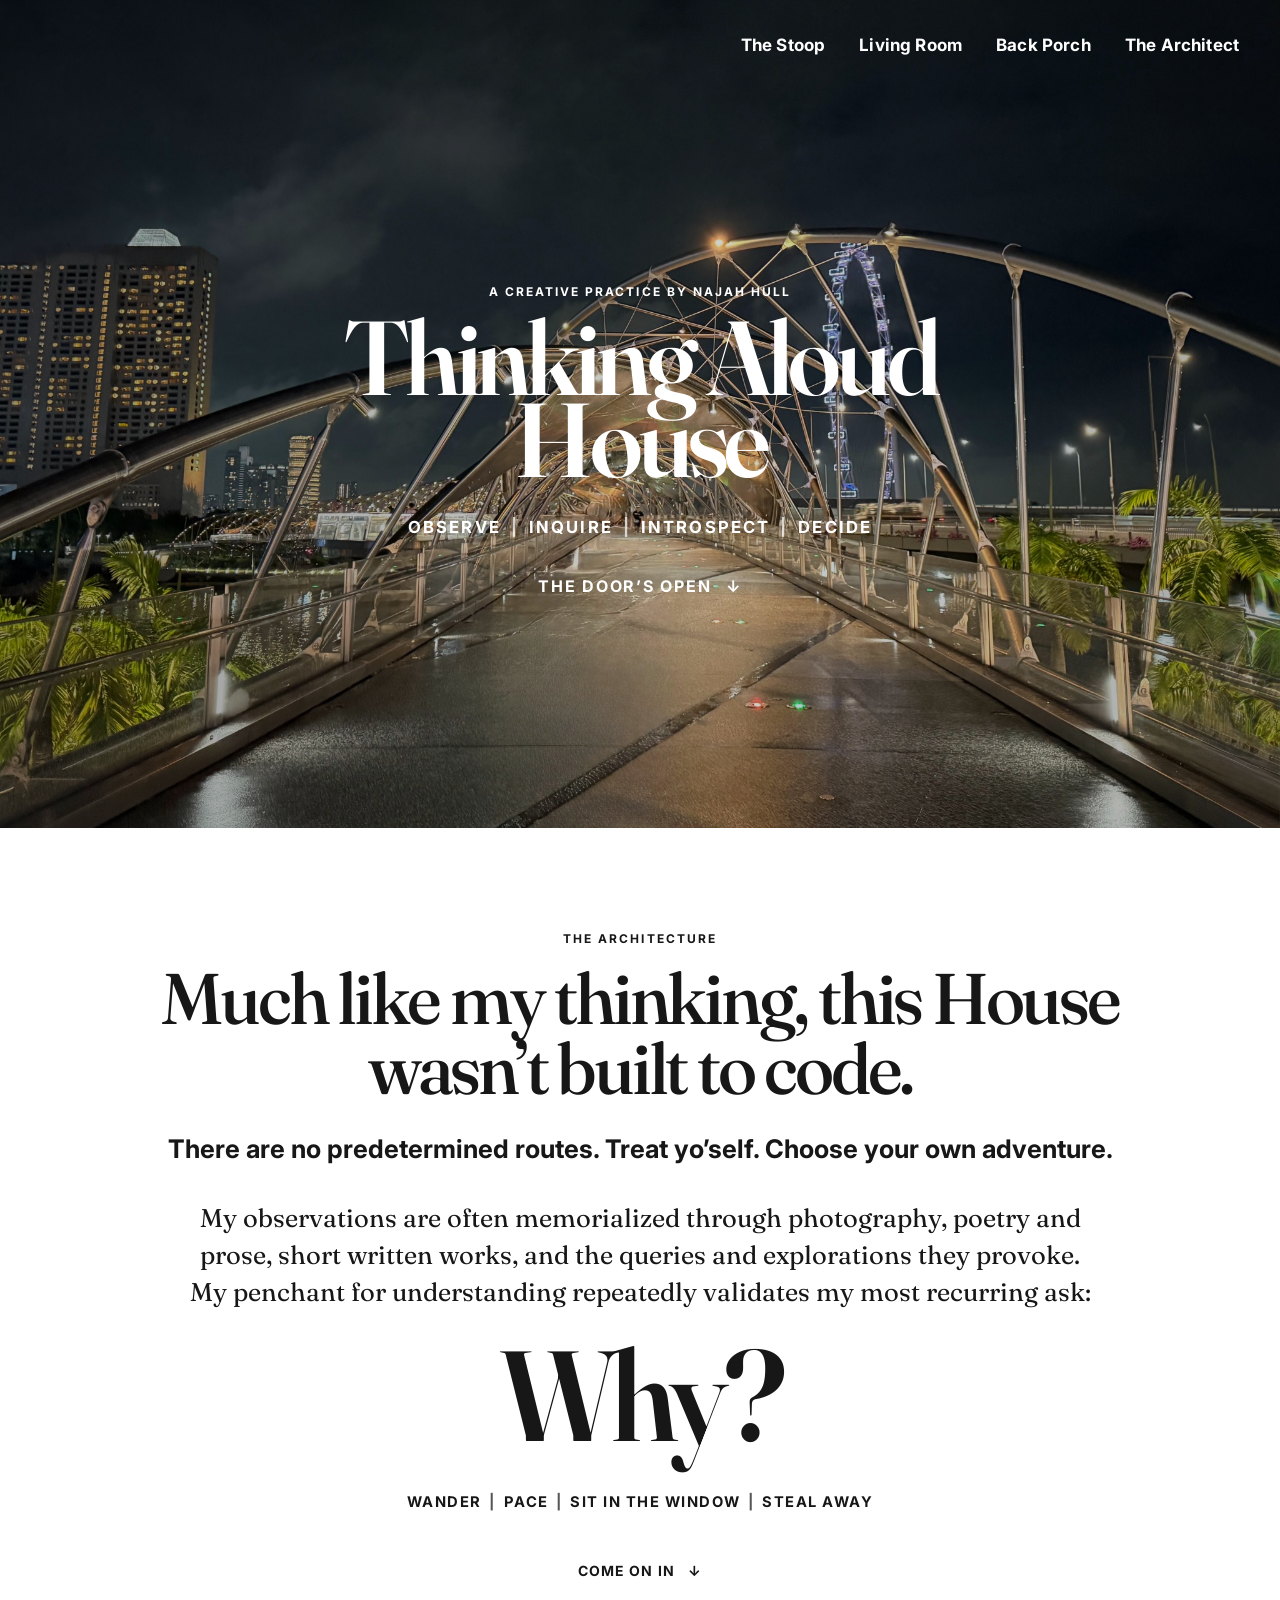
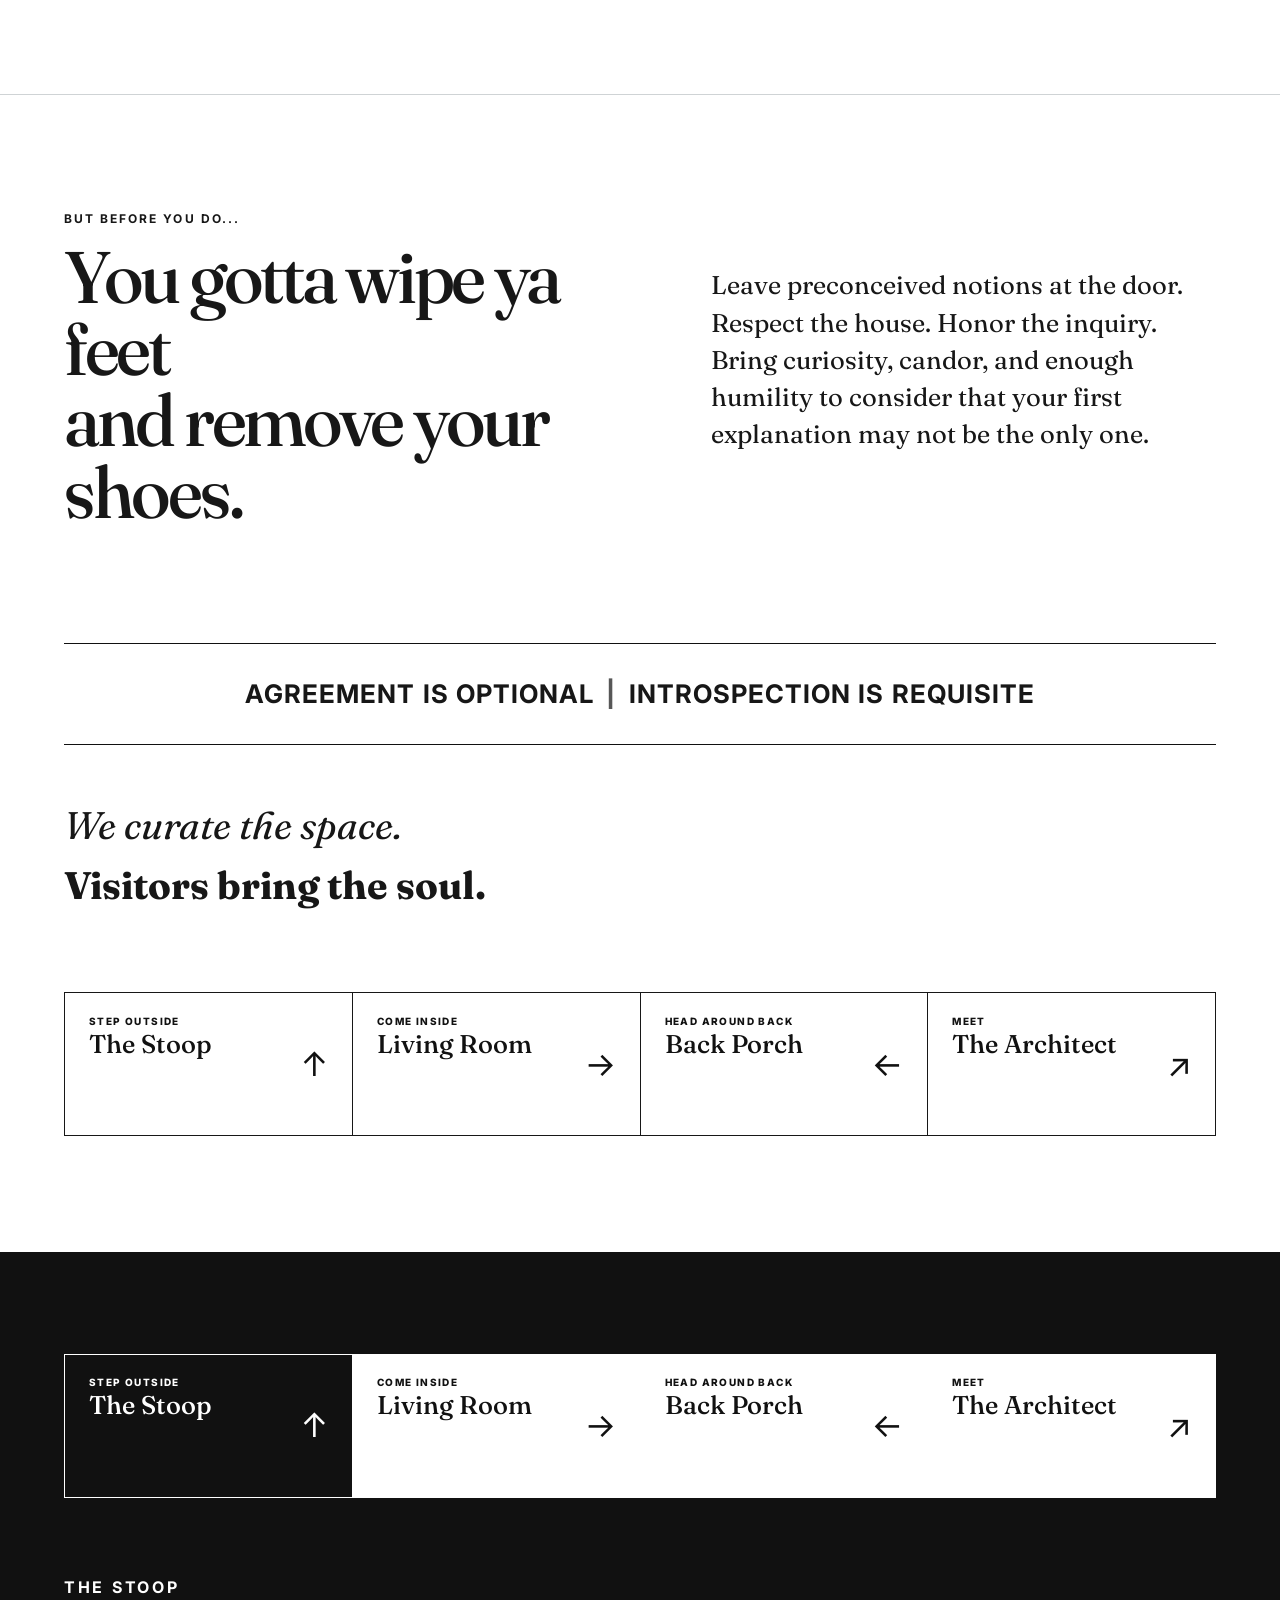
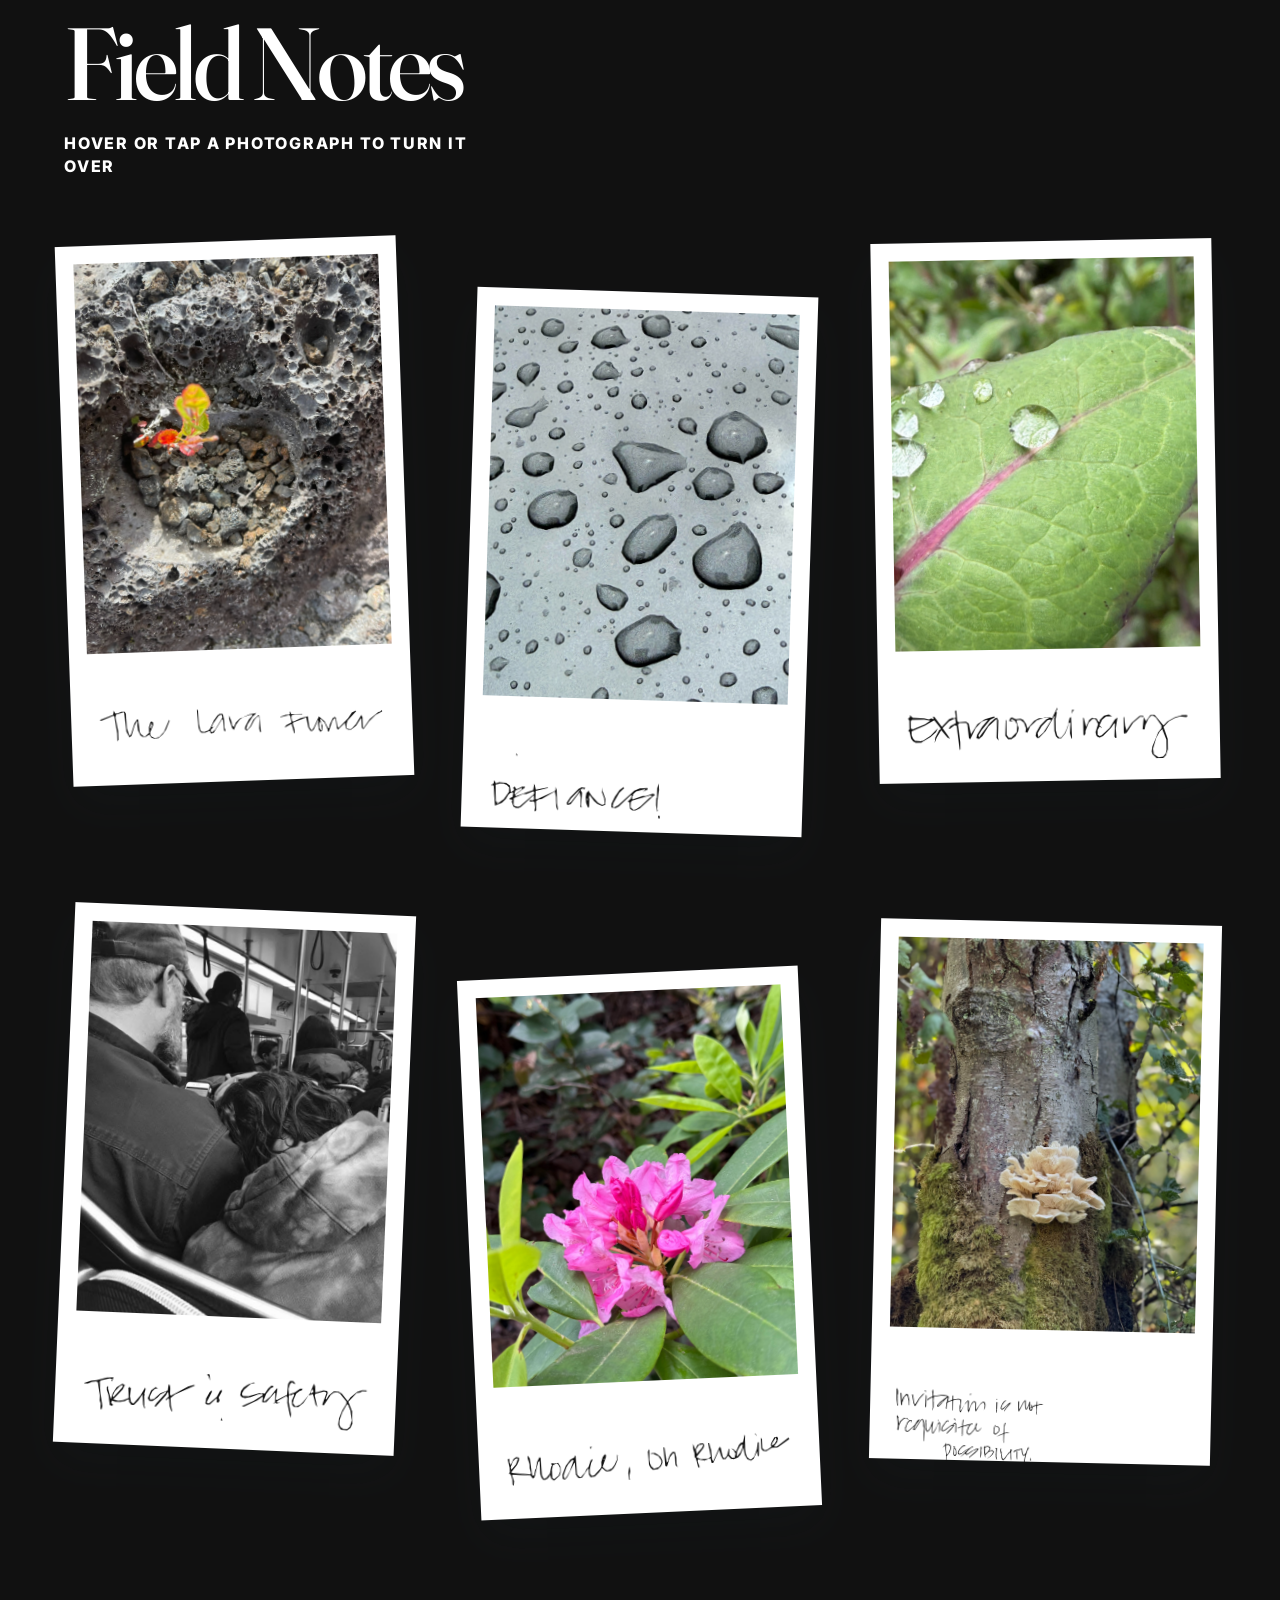
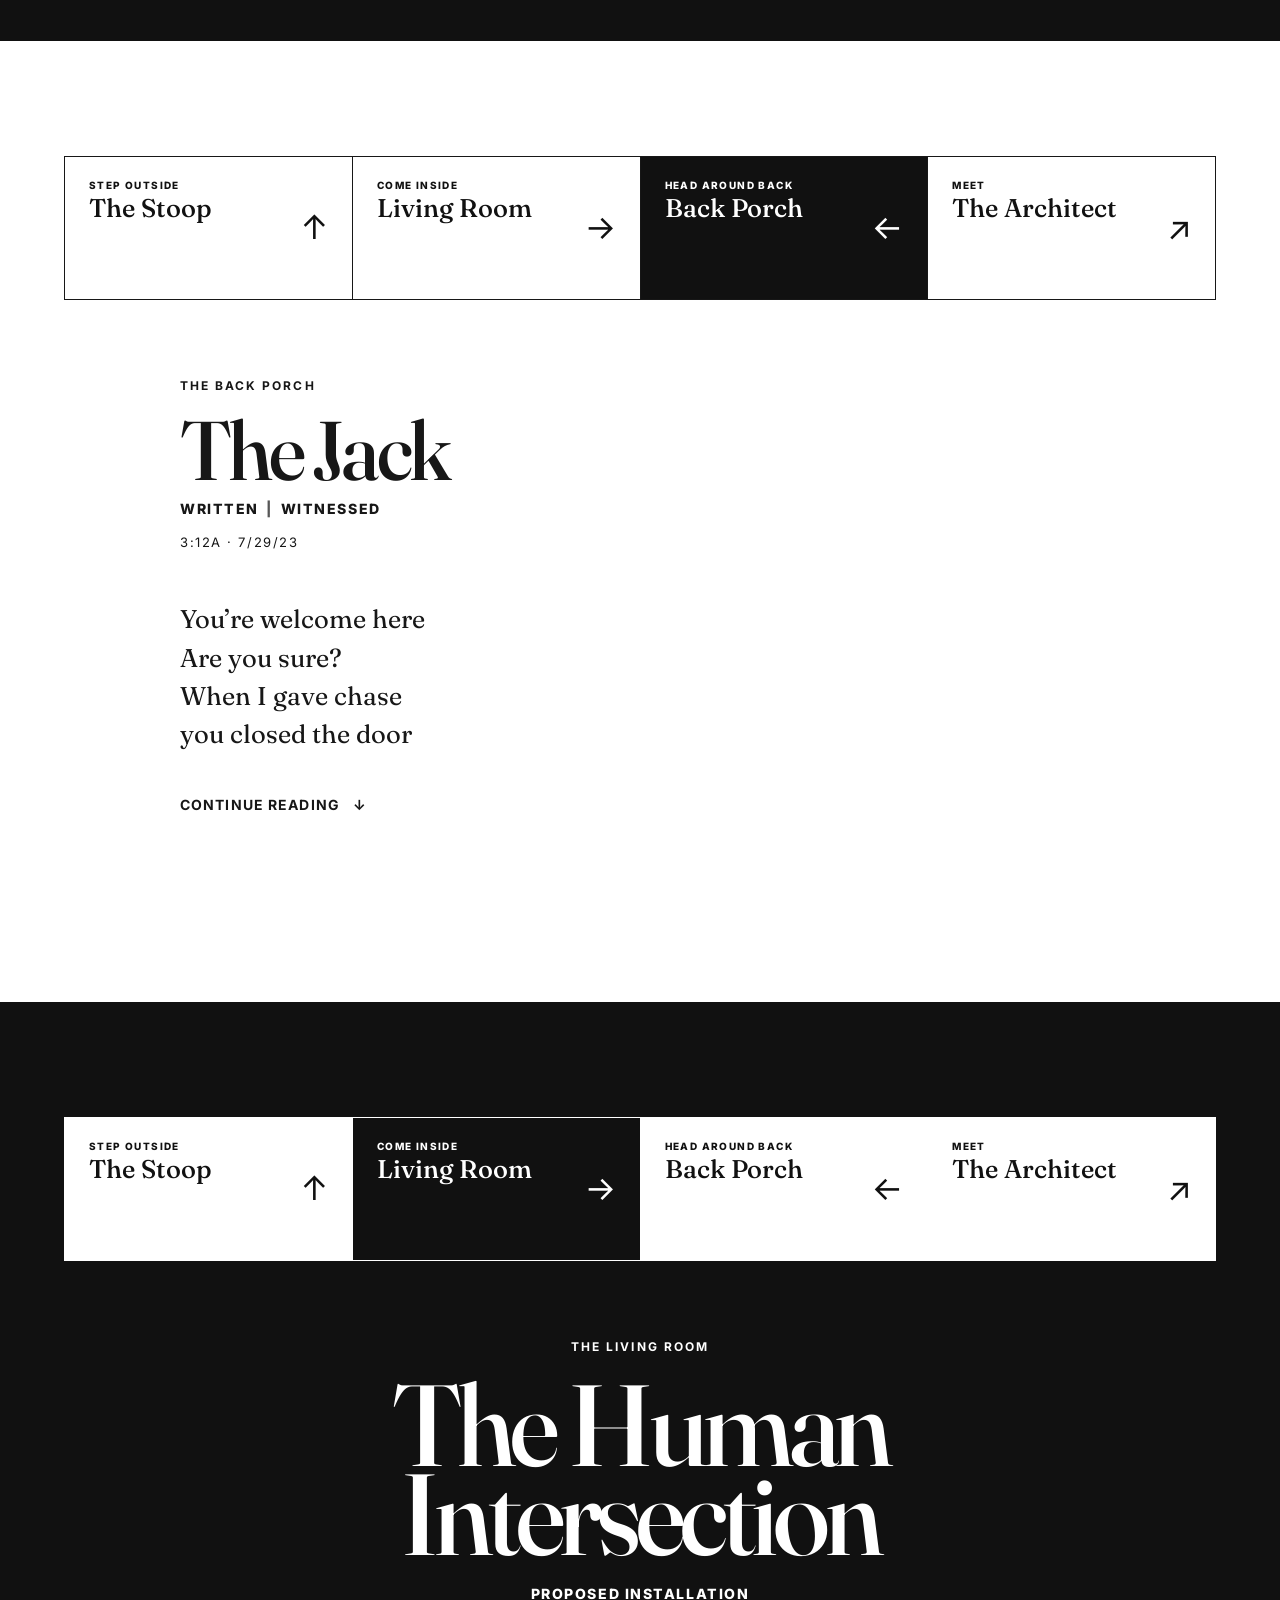
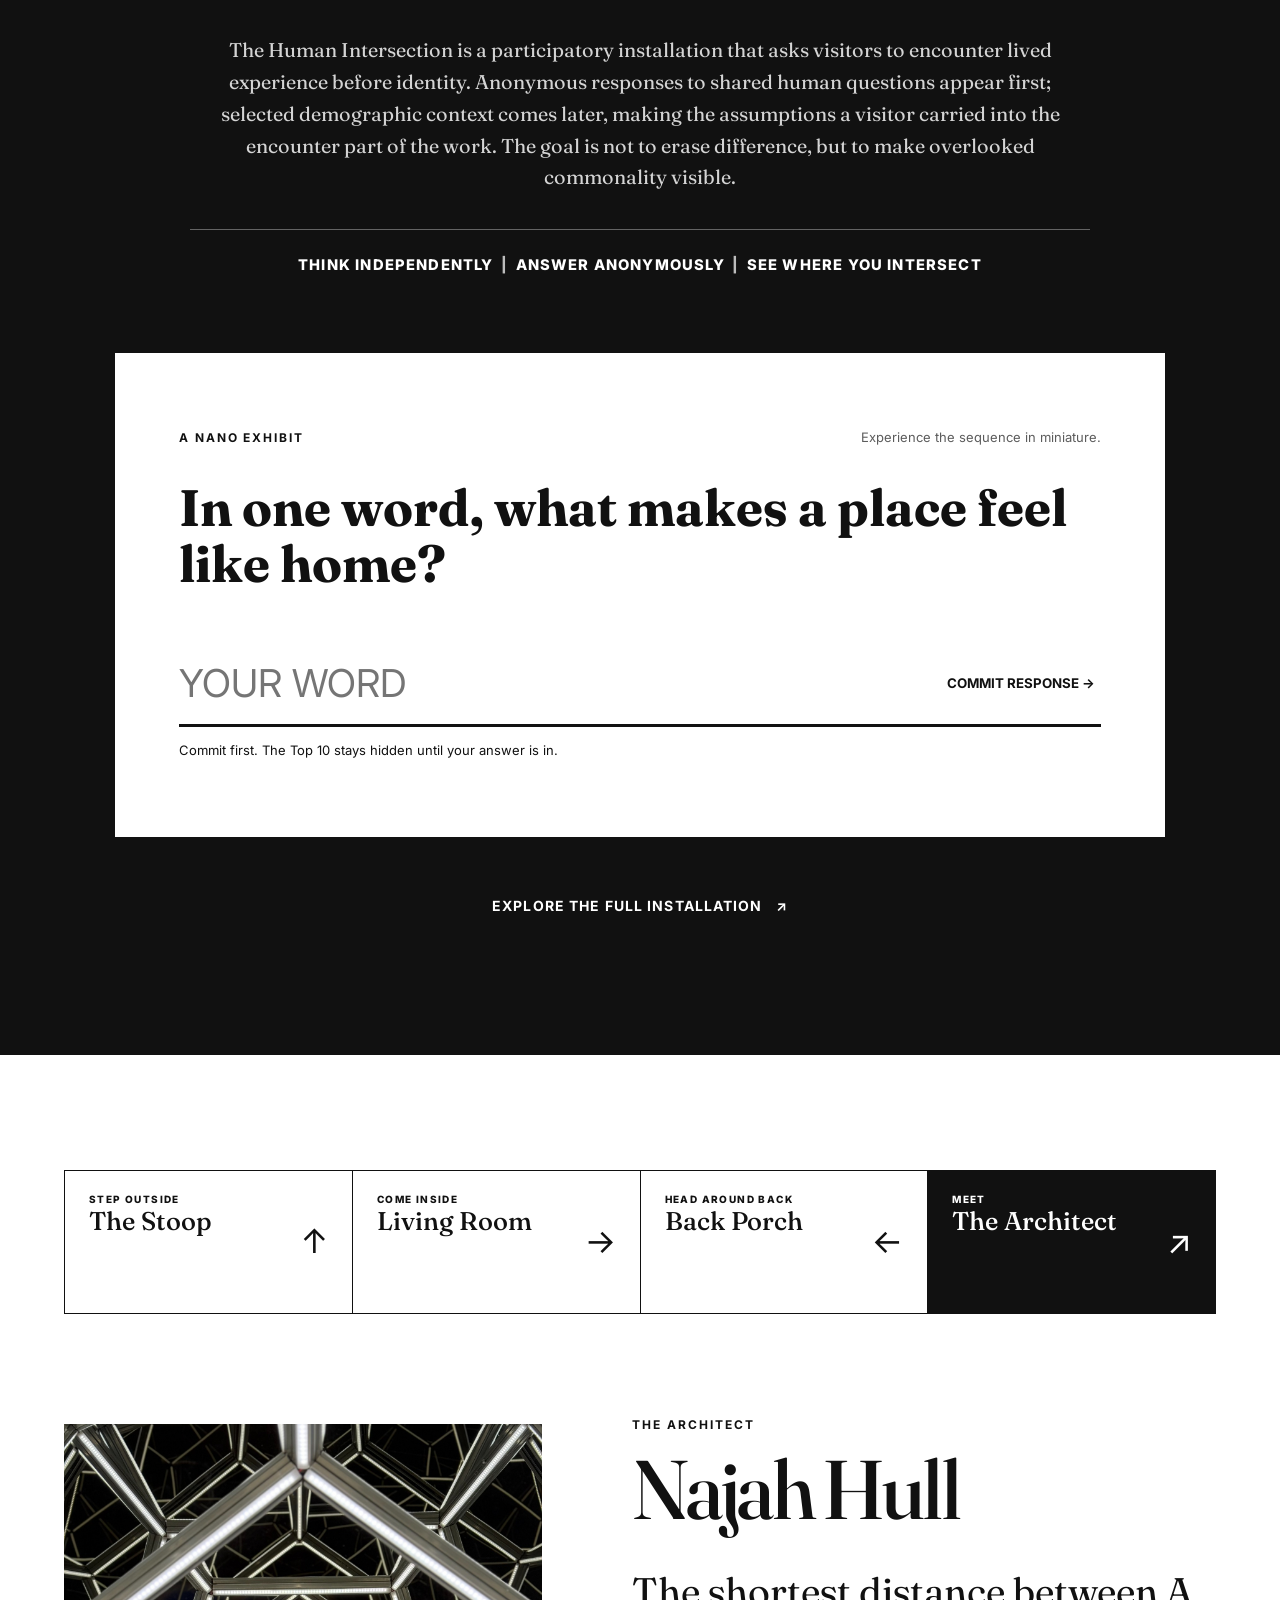
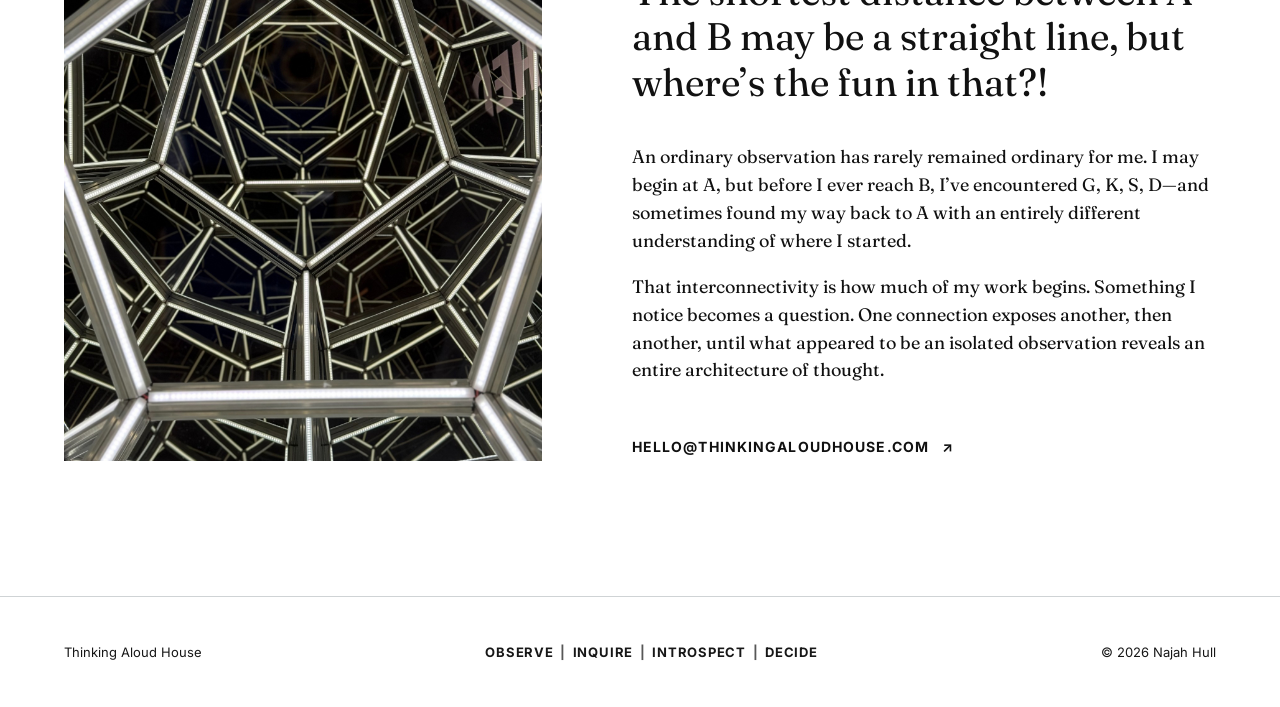
==== commit 6734605d: "Complete Architecture orientation copy" ====
--- a/index.html
+++ b/index.html
@@ -35,7 +35,7 @@
     <div class="matrix-copy">
       <p class="eyebrow">The Architecture</p>
       <h2>Much like my thinking, this House wasn’t built to code.</h2>
-      <p class="threshold-adventure">Treat yo'self. Choose your own adventure.</p>
+      <p class="threshold-adventure">There are no predetermined routes. Treat yo’self. Choose your own adventure.</p>
       <p class="lead threshold-copy">My observations are often memorialized through photography, poetry and prose, short written works, and the queries and explorations they provoke. My penchant for understanding repeatedly validates my most recurring ask:</p>
       <p class="threshold-why">Why?</p>
       <p class="threshold-wander">WANDER <span>|</span> PACE <span>|</span> SIT IN THE WINDOW <span>|</span> STEAL AWAY</p>
--- a/styles.css
+++ b/styles.css
@@ -1,4 +1,4 @@
-:root{--ink:#171717;--paper:#fff;--field:#d7e1e4;--field-ink:#172329;--accent:#2857ff;--line:#cfd3d5;--serif:"Fraunces",Georgia,serif;--sans:"Inter",Arial,sans-serif}*{box-sizing:border-box}html{scroll-behavior:smooth}body{margin:0;background:var(--paper);color:var(--ink);font-family:var(--serif);font-size:18px;line-height:1.55}.skip-link{position:absolute;left:-9999px}.skip-link:focus{left:1rem;top:1rem;background:#fff;padding:.5rem;z-index:99}.sr-only{position:absolute;width:1px;height:1px;padding:0;margin:-1px;overflow:hidden;clip:rect(0,0,0,0);white-space:nowrap;border:0}.site-header{position:absolute;z-index:20;top:0;left:0;right:0;display:flex;justify-content:space-between;align-items:center;padding:22px 3.2vw;color:#fff;font-family:var(--sans)}.wordmark,.site-header a{color:inherit;text-decoration:none}.wordmark{font-size:18px;font-weight:700}.site-header nav{display:flex;gap:28px}.site-header nav a{font-size:15px;font-weight:600;position:relative;padding:8px 0}.site-header nav a:after,.text-link:after,.reveal-link:after{content:"";position:absolute;left:0;right:100%;bottom:2px;height:2px;background:currentColor;transition:right .25s ease}.site-header nav a:hover:after,.site-header nav a:focus:after,.text-link:hover:after,.text-link:focus:after,.reveal-link:hover:after,.reveal-link:focus:after{right:0}.hero{height:92vh;min-height:680px;position:relative;display:grid;place-items:center;overflow:hidden;color:#fff}.hero>img{position:absolute;inset:0;width:100%;height:100%;object-fit:cover}.hero-shade{position:absolute;inset:0;background:linear-gradient(90deg,rgba(0,0,0,.42),rgba(0,0,0,.18) 55%,rgba(0,0,0,.35))}.hero-copy{position:relative;text-align:center;max-width:1000px;padding:6rem 2rem 2rem}.eyebrow{font-family:var(--sans);text-transform:uppercase;letter-spacing:.17em;font-size:12px;font-weight:700;margin:0 0 14px}.hero h1{font-size:clamp(74px,8.2vw,148px);line-height:.78;letter-spacing:-.045em;margin:.15em 0 .32em;font-weight:600}.motto{font-family:var(--sans);text-transform:uppercase;letter-spacing:.19em;font-size:14px;margin:0 0 28px}.text-link,.reveal-link{display:inline-block;position:relative;color:inherit;text-decoration:none;font-family:var(--sans);font-weight:700;letter-spacing:.08em;text-transform:uppercase;font-size:14px;padding:10px 0;border:0;background:none;cursor:pointer}.text-link span,.reveal-link span{display:inline-block;margin-left:9px;transition:transform .2s}.text-link:hover span,.reveal-link:hover span{transform:translate(3px,3px)}.light{color:#fff}.matrix-intro{min-height:70vh;display:grid;place-items:center;padding:8vw 6vw;background:#fff}.matrix-copy{max-width:1050px;text-align:center}.matrix-copy h2,.vestibule h2,.section-heading h2,.jack-intro h2,.intersection h2,.about h2{font-size:clamp(56px,6.5vw,108px);line-height:.98;letter-spacing:-.045em;margin:.1em 0 .35em;font-weight:500}.lead{font-size:clamp(21px,2vw,31px);line-height:1.45}.matrix-route{display:flex;justify-content:center;align-items:center;gap:18px;margin:48px 0 34px;font-family:var(--sans);font-size:clamp(18px,2.4vw,34px);font-weight:700}.matrix-route span:nth-of-type(2){transform:translateY(-14px)}.matrix-route span:nth-of-type(3){transform:translateY(10px)}.matrix-route span:nth-of-type(4){transform:translateY(-8px)}.matrix-route span:nth-of-type(5){transform:translateY(15px)}.vestibule{padding:9vw 5vw;background:#fff;border-top:1px solid var(--line)}.vestibule-grid{display:grid;grid-template-columns:1.05fr .95fr;gap:7vw;align-items:start}.vestibule h2{font-size:clamp(52px,5.7vw,98px)}.vestibule-body{padding-top:2rem}.rules{display:grid;grid-template-columns:1fr 1fr;margin-top:7vw;border-top:2px solid #111;border-bottom:2px solid #111}.rules p{font-family:var(--sans);font-size:clamp(24px,3vw,48px);font-weight:700;margin:0;padding:2.2rem 1rem 2.2rem 0}.rules p+ p{border-left:2px solid #111;padding-left:2.2rem}.house-principle{font-size:clamp(28px,3vw,50px);margin:5vw 0 0;max-width:1200px}.house-principle strong{display:block;font-style:normal}.field-notes{background:var(--field);color:var(--field-ink);padding:8vw 5vw 10vw;overflow:hidden}.section-heading{display:flex;justify-content:space-between;gap:5vw;align-items:end;margin-bottom:6vw}.section-heading>p{max-width:420px;font-family:var(--sans);font-size:16px}.section-heading h2{margin-bottom:0}.polaroid-field{display:grid;grid-template-columns:repeat(3,minmax(0,1fr));gap:7vw 5vw;align-items:start;max-width:1500px;margin:auto}.flip-card{perspective:1400px;min-height:540px;cursor:pointer;outline:none}.flip-inner{position:relative;width:100%;height:540px;transform-style:preserve-3d;transition:transform .7s cubic-bezier(.2,.75,.2,1)}.flip-card:hover .flip-inner,.flip-card:focus .flip-inner,.flip-card.flipped .flip-inner{transform:rotateY(180deg)}.flip-front,.flip-back{position:absolute;inset:0;backface-visibility:hidden}.polaroid{background:#fff;padding:18px 18px 24px;box-shadow:0 20px 42px rgba(20,32,38,.18);display:flex;flex-direction:column}.polaroid img{width:100%;height:390px;object-fit:cover;display:block}.polaroid-note{padding:16px 6px 2px}.polaroid-note span,.registry{font-family:var(--sans);font-size:11px;letter-spacing:.12em;text-transform:uppercase}.polaroid-note h3{font-family:"Comic Sans MS","Bradley Hand",cursive;font-size:clamp(25px,2.1vw,38px);line-height:1.05;margin:.3rem 0 0;font-weight:400}.flip-back{background:#fff;padding:36px;transform:rotateY(180deg);box-shadow:0 20px 42px rgba(20,32,38,.18);font-size:19px;overflow:auto}.tilt-a{transform:rotate(-2deg)}.tilt-b{transform:rotate(1.8deg);margin-top:4vw}.tilt-c{transform:rotate(-1deg)}.tilt-d{transform:rotate(2.4deg);margin-top:-1vw}.tilt-e{transform:rotate(-2.6deg);margin-top:4vw}.tilt-f{transform:rotate(1.3deg)}.jack-section{padding:9vw 5vw;background:#fff}.jack-intro{max-width:920px;margin:0 auto 5vw}.jack-intro h2{margin-bottom:.1em}.date{font-family:var(--sans);font-size:13px;letter-spacing:.12em;text-transform:uppercase}.poem{font-size:clamp(21px,2vw,30px);line-height:1.5}.opening{margin:3rem 0 2rem}.jack-reveal{position:relative;margin-top:5vw}.jack-collage{position:relative;height:1200px;max-width:1500px;margin:0 auto}.jack-collage img{position:absolute;object-fit:cover;box-shadow:0 18px 40px rgba(0,0,0,.15)}.j1{left:0;top:0;width:54%;height:36%}.j2{right:0;top:7%;width:43%;height:31%}.j3{left:7%;top:40%;width:30%;height:28%}.j4{left:39%;top:43%;width:29%;height:31%}.j5{right:3%;top:41%;width:27%;height:31%}.j6{left:22%;bottom:0;width:54%;height:27%}.full-poem{max-width:760px;margin:-360px auto 0;position:relative;background:rgba(255,255,255,.94);padding:4vw;box-shadow:0 20px 60px rgba(0,0,0,.12)}.intersection{padding:9vw 5vw 10vw;background:#111;color:#fff;min-height:100vh}.intersection-intro{text-align:center;max-width:1200px;margin:0 auto 6vw}.intersection h2{font-size:clamp(76px,9vw,160px);line-height:.78;margin:.2em 0 .35em}.intersection-intro .lead{max-width:800px;margin:auto}.nano-exhibit{background:#fff;color:#111;max-width:1050px;margin:0 auto;padding:clamp(32px,5vw,78px)}.nano-label{font-family:var(--sans);text-transform:uppercase;letter-spacing:.16em;font-size:12px;font-weight:700}.nano-exhibit h3{font-size:clamp(34px,4vw,64px);line-height:1.08;margin:.4em 0 1em}.nano-exhibit form{display:flex;border-bottom:3px solid #111}.nano-exhibit input{flex:1;border:0;background:transparent;padding:18px 0;font-family:var(--sans);font-size:clamp(22px,3vw,42px);outline:0;text-transform:uppercase}.nano-exhibit button{border:0;background:transparent;font-family:var(--sans);font-weight:700;text-transform:uppercase;cursor:pointer}.nano-note{font-family:var(--sans);font-size:13px}.intersection-link{display:block;width:max-content;margin:3rem auto 0;color:#fff}.about{display:grid;grid-template-columns:.9fr 1.1fr;gap:7vw;padding:10vw 5vw;background:#fff;align-items:center}.about-portrait{position:relative}.about-portrait img{display:block;width:100%;max-height:760px;object-fit:cover}.scribble{position:absolute;left:-1vw;bottom:5%;font-family:"Comic Sans MS","Bradley Hand",cursive;font-size:clamp(22px,3vw,48px);background:#fff;padding:.2em .4em;transform:rotate(-4deg)}.about h2{margin-bottom:.3em}.about-lede{font-size:clamp(28px,3vw,48px);line-height:1.18}.about-copy>p:not(.eyebrow):not(.about-lede){max-width:760px}.about .text-link{margin-top:1.5rem}footer{border-top:1px solid var(--line);padding:2rem 5vw;display:flex;justify-content:space-between;gap:2rem;font-family:var(--sans);font-size:13px}button,input{color:inherit}@media(max-width:900px){.site-header{position:absolute;align-items:flex-start}.site-header nav{display:none}.hero{min-height:640px}.hero h1{font-size:clamp(64px,17vw,100px)}.vestibule-grid,.about{grid-template-columns:1fr}.rules{grid-template-columns:1fr}.rules p+ p{border-left:0;border-top:2px solid #111;padding-left:0}.polaroid-field{grid-template-columns:1fr 1fr}.flip-card,.flip-inner{min-height:500px;height:500px}.polaroid img{height:350px}.jack-collage{height:850px}.full-poem{margin:-220px 4vw 0}.about-portrait{max-width:620px}.section-heading{display:block}.section-heading>p{margin-top:1rem}}@media(max-width:620px){body{font-size:17px}.hero{height:85vh}.matrix-intro,.vestibule,.field-notes,.jack-section,.intersection,.about{padding:18vw 6vw}.matrix-route{gap:8px;flex-wrap:wrap}.polaroid-field{grid-template-columns:1fr;gap:14vw}.tilt-a,.tilt-b,.tilt-c,.tilt-d,.tilt-e,.tilt-f{margin-top:0}.flip-card,.flip-inner{height:520px}.jack-collage{height:1100px}.jack-collage img{position:relative!important;inset:auto!important;width:78%!important;height:260px!important;display:block;margin:-18px auto 0}.jack-collage img:nth-child(even){margin-left:4%}.jack-collage img:nth-child(odd){margin-right:4%}.full-poem{margin:2rem 0 0;padding:8vw}.nano-exhibit form{display:block}.nano-exhibit button{padding:18px 0}.intersection h2{font-size:20vw}.about{gap:12vw}footer{display:block}footer p{margin:.3rem 0}}
+:root{--ink:#171717;--paper:#fff;--field:#d7e1e4;--field-ink:#172329;--accent:#2857ff;--line:#cfd3d5;--serif:"Fraunces",Georgia,serif;--sans:"Inter",Arial,sans-serif}*{box-sizing:border-box}html{scroll-behavior:smooth}body{margin:0;background:var(--paper);color:var(--ink);font-family:var(--serif);font-size:18px;line-height:1.55}.skip-link{position:absolute;left:-9999px}.skip-link:focus{left:1rem;top:1rem;background:#fff;padding:.5rem;z-index:99}.sr-only{position:absolute;width:1px;height:1px;padding:0;margin:-1px;overflow:hidden;clip:rect(0,0,0,0);white-space:nowrap;border:0}.site-header{position:absolute;z-index:20;top:0;left:0;right:0;display:flex;justify-content:space-between;align-items:center;padding:22px 3.2vw;color:#fff;font-family:var(--sans)}.wordmark,.site-header a{color:inherit;text-decoration:none}.wordmark{font-size:18px;font-weight:700}.site-header nav{display:flex;gap:28px}.site-header nav a{font-size:15px;font-weight:600;position:relative;padding:8px 0}.site-header nav a:after,.text-link:after,.reveal-link:after{content:"";position:absolute;left:0;right:100%;bottom:2px;height:2px;background:currentColor;transition:right .25s ease}.site-header nav a:hover:after,.site-header nav a:focus:after,.text-link:hover:after,.text-link:focus:after,.reveal-link:hover:after,.reveal-link:focus:after{right:0}.hero{height:92vh;min-height:680px;position:relative;display:grid;place-items:center;overflow:hidden;color:#fff}.hero>img{position:absolute;inset:0;width:100%;height:100%;object-fit:cover}.hero-shade{position:absolute;inset:0;background:linear-gradient(90deg,rgba(0,0,0,.42),rgba(0,0,0,.18) 55%,rgba(0,0,0,.35))}.hero-copy{position:relative;text-align:center;max-width:1000px;padding:6rem 2rem 2rem}.eyebrow{font-family:var(--sans);text-transform:uppercase;letter-spacing:.17em;font-size:12px;font-weight:700;margin:0 0 14px}.hero h1{font-size:clamp(74px,8.2vw,148px);line-height:.78;letter-spacing:-.045em;margin:.15em 0 .32em;font-weight:600}.motto{font-family:var(--sans);text-transform:uppercase;letter-spacing:.19em;font-size:14px;margin:0 0 28px}.text-link,.reveal-link{display:inline-block;position:relative;color:inherit;text-decoration:none;font-family:var(--sans);font-weight:700;letter-spacing:.08em;text-transform:uppercase;font-size:14px;padding:10px 0;border:0;background:none;cursor:pointer}.text-link span,.reveal-link span{display:inline-block;margin-left:9px;transition:transform .2s}.text-link:hover span,.reveal-link:hover span{transform:translate(3px,3px)}.light{color:#fff}.matrix-intro{min-height:70vh;display:grid;place-items:center;padding:8vw 6vw;background:#fff}.matrix-copy{max-width:1050px;text-align:center}.matrix-copy h2,.vestibule h2,.section-heading h2,.jack-intro h2,.intersection h2,.about h2{font-size:clamp(56px,6.5vw,108px);line-height:.98;letter-spacing:-.045em;margin:.1em 0 .35em;font-weight:500}.lead{font-size:clamp(21px,2vw,31px);line-height:1.45}.matrix-route{display:flex;justify-content:center;align-items:center;gap:18px;margin:48px 0 34px;font-family:var(--sans);font-size:clamp(18px,2.4vw,34px);font-weight:700}.matrix-route span:nth-of-type(2){transform:translateY(-14px)}.matrix-route span:nth-of-type(3){transform:translateY(10px)}.matrix-route span:nth-of-type(4){transform:translateY(-8px)}.matrix-route span:nth-of-type(5){transform:translateY(15px)}.vestibule{padding:9vw 5vw;background:#fff;border-top:1px solid var(--line)}.vestibule-grid{display:grid;grid-template-columns:1.05fr .95fr;gap:7vw;align-items:start}.vestibule h2{font-size:clamp(52px,5.7vw,98px)}.vestibule-body{padding-top:2rem}.rules{display:grid;grid-template-columns:1fr 1fr;margin-top:7vw;border-top:2px solid #111;border-bottom:2px solid #111}.rules p{font-family:var(--sans);font-size:clamp(24px,3vw,48px);font-weight:700;margin:0;padding:2.2rem 1rem 2.2rem 0}.rules p+ p{border-left:2px solid #111;padding-left:2.2rem}.house-principle{font-size:clamp(28px,3vw,50px);margin:5vw 0 0;max-width:1200px}.house-principle strong{display:block;font-style:normal}.field-notes{background:var(--field);color:var(--field-ink);padding:8vw 5vw 10vw;overflow:hidden}.section-heading{display:flex;justify-content:space-between;gap:5vw;align-items:end;margin-bottom:6vw}.section-heading>p{max-width:420px;font-family:var(--sans);font-size:16px}.section-heading h2{margin-bottom:0}.polaroid-field{display:grid;grid-template-columns:repeat(3,minmax(0,1fr));gap:7vw 5vw;align-items:start;max-width:1500px;margin:auto}.flip-card{perspective:1400px;min-height:540px;cursor:pointer;outline:none}.flip-inner{position:relative;width:100%;height:540px;transform-style:preserve-3d;transition:transform .7s cubic-bezier(.2,.75,.2,1)}.flip-card.flipped .flip-inner{transform:rotateY(180deg)}@media (hover:hover) and (pointer:fine){.flip-card:hover .flip-inner{transform:rotateY(180deg)}}.flip-front,.flip-back{position:absolute;inset:0;backface-visibility:hidden}.polaroid{background:#fff;padding:18px 18px 24px;box-shadow:0 20px 42px rgba(20,32,38,.18);display:flex;flex-direction:column}.polaroid img{width:100%;height:390px;object-fit:cover;display:block}.polaroid-note{padding:16px 6px 2px}.polaroid-note span,.registry{font-family:var(--sans);font-size:11px;letter-spacing:.12em;text-transform:uppercase}.polaroid-note h3{font-family:"Comic Sans MS","Bradley Hand",cursive;font-size:clamp(25px,2.1vw,38px);line-height:1.05;margin:.3rem 0 0;font-weight:400}.flip-back{background:#fff;padding:36px;transform:rotateY(180deg);box-shadow:0 20px 42px rgba(20,32,38,.18);font-size:19px;overflow:auto}.tilt-a{transform:rotate(-2deg)}.tilt-b{transform:rotate(1.8deg);margin-top:4vw}.tilt-c{transform:rotate(-1deg)}.tilt-d{transform:rotate(2.4deg);margin-top:-1vw}.tilt-e{transform:rotate(-2.6deg);margin-top:4vw}.tilt-f{transform:rotate(1.3deg)}.jack-section{padding:9vw 5vw;background:#fff}.jack-intro{max-width:920px;margin:0 auto 5vw}.jack-intro h2{margin-bottom:.1em}.date{font-family:var(--sans);font-size:13px;letter-spacing:.12em;text-transform:uppercase}.poem{font-size:clamp(21px,2vw,30px);line-height:1.5}.opening{margin:3rem 0 2rem}.jack-reveal{position:relative;margin-top:5vw}.jack-collage{position:relative;height:1200px;max-width:1500px;margin:0 auto}.jack-collage img{position:absolute;object-fit:cover;box-shadow:0 18px 40px rgba(0,0,0,.15)}.j1{left:0;top:0;width:54%;height:36%}.j2{right:0;top:7%;width:43%;height:31%}.j3{left:7%;top:40%;width:30%;height:28%}.j4{left:39%;top:43%;width:29%;height:31%}.j5{right:3%;top:41%;width:27%;height:31%}.j6{left:22%;bottom:0;width:54%;height:27%}.full-poem{max-width:760px;margin:-360px auto 0;position:relative;background:rgba(255,255,255,.94);padding:4vw;box-shadow:0 20px 60px rgba(0,0,0,.12)}.intersection{padding:9vw 5vw 10vw;background:#111;color:#fff;min-height:100vh}.intersection-intro{text-align:center;max-width:1200px;margin:0 auto 6vw}.intersection h2{font-size:clamp(76px,9vw,160px);line-height:.78;margin:.2em 0 .35em}.intersection-intro .lead{max-width:800px;margin:auto}.nano-exhibit{background:#fff;color:#111;max-width:1050px;margin:0 auto;padding:clamp(32px,5vw,78px)}.nano-label{font-family:var(--sans);text-transform:uppercase;letter-spacing:.16em;font-size:12px;font-weight:700}.nano-exhibit h3{font-size:clamp(34px,4vw,64px);line-height:1.08;margin:.4em 0 1em}.nano-exhibit form{display:flex;border-bottom:3px solid #111}.nano-exhibit input{flex:1;border:0;background:transparent;padding:18px 0;font-family:var(--sans);font-size:clamp(22px,3vw,42px);outline:0;text-transform:uppercase}.nano-exhibit button{border:0;background:transparent;font-family:var(--sans);font-weight:700;text-transform:uppercase;cursor:pointer}.nano-note{font-family:var(--sans);font-size:13px}.intersection-link{display:block;width:max-content;margin:3rem auto 0;color:#fff}.about{display:grid;grid-template-columns:.9fr 1.1fr;gap:7vw;padding:10vw 5vw;background:#fff;align-items:center}.about-portrait{position:relative}.about-portrait img{display:block;width:100%;max-height:760px;object-fit:cover}.scribble{position:absolute;left:-1vw;bottom:5%;font-family:"Comic Sans MS","Bradley Hand",cursive;font-size:clamp(22px,3vw,48px);background:#fff;padding:.2em .4em;transform:rotate(-4deg)}.about h2{margin-bottom:.3em}.about-lede{font-size:clamp(28px,3vw,48px);line-height:1.18}.about-copy>p:not(.eyebrow):not(.about-lede){max-width:760px}.about .text-link{margin-top:1.5rem}footer{border-top:1px solid var(--line);padding:2rem 5vw;display:flex;justify-content:space-between;gap:2rem;font-family:var(--sans);font-size:13px}button,input{color:inherit}@media(max-width:900px){.site-header{position:absolute;align-items:flex-start}.site-header nav{display:none}.hero{min-height:640px}.hero h1{font-size:clamp(64px,17vw,100px)}.vestibule-grid,.about{grid-template-columns:1fr}.rules{grid-template-columns:1fr}.rules p+ p{border-left:0;border-top:2px solid #111;padding-left:0}.polaroid-field{grid-template-columns:1fr 1fr}.flip-card,.flip-inner{min-height:500px;height:500px}.polaroid img{height:350px}.jack-collage{height:850px}.full-poem{margin:-220px 4vw 0}.about-portrait{max-width:620px}.section-heading{display:block}.section-heading>p{margin-top:1rem}}@media(max-width:620px){body{font-size:17px}.hero{height:85vh}.matrix-intro,.vestibule,.field-notes,.jack-section,.intersection,.about{padding:18vw 6vw}.matrix-route{gap:8px;flex-wrap:wrap}.polaroid-field{grid-template-columns:1fr;gap:14vw}.tilt-a,.tilt-b,.tilt-c,.tilt-d,.tilt-e,.tilt-f{margin-top:0}.flip-card,.flip-inner{height:520px}.jack-collage{height:1100px}.jack-collage img{position:relative!important;inset:auto!important;width:78%!important;height:260px!important;display:block;margin:-18px auto 0}.jack-collage img:nth-child(even){margin-left:4%}.jack-collage img:nth-child(odd){margin-right:4%}.full-poem{margin:2rem 0 0;padding:8vw}.nano-exhibit form{display:block}.nano-exhibit button{padding:18px 0}.intersection h2{font-size:20vw}.about{gap:12vw}footer{display:block}footer p{margin:.3rem 0}}
 
 
 /* The Jack — sequential image/poem layout */
@@ -448,3 +448,306 @@
   }
   .threshold-why{font-size:30vw}
 }
+
+
+/* September House review — unified architecture + navigation */
+.site-header{
+  justify-content:flex-end;
+  padding:24px 3.2vw;
+}
+.site-header nav{gap:34px}
+.site-header nav a{
+  font-size:17px;
+  font-weight:700;
+  letter-spacing:.01em;
+}
+.hero-copy{max-width:1120px}
+.motto{
+  font-size:clamp(16px,1.3vw,21px);
+  font-weight:700;
+  letter-spacing:.13em;
+  margin-bottom:24px;
+}
+.motto span,.footer-framework span,.threshold-wander span,.house-mantra span,.intersection-prompt span,.section-instruction span{
+  display:inline-block;
+  padding:0 .22em;
+  opacity:.72;
+}
+.hero .text-link{
+  font-size:16px;
+  letter-spacing:.11em;
+}
+.threshold-wander{
+  margin:0 0 2.25rem;
+  font-size:clamp(12px,1.15vw,16px);
+  font-weight:700;
+  letter-spacing:.1em;
+}
+.house-mantra{
+  margin:7vw 0 0;
+  padding:2rem 0;
+  border-top:1px solid #111;
+  border-bottom:1px solid #111;
+  font-family:var(--sans);
+  font-size:clamp(18px,2vw,30px);
+  line-height:1.4;
+  font-weight:700;
+  letter-spacing:.04em;
+  text-align:center;
+}
+.house-principle{
+  margin:4vw 0 0;
+  font-size:clamp(28px,3vw,50px);
+}
+.house-principle strong{display:block}
+
+/* One navigation language throughout the House */
+.house-nav{
+  display:grid;
+  grid-template-columns:repeat(4,minmax(0,1fr));
+  max-width:1500px;
+  margin:0 auto 6vw;
+  border:1px solid currentColor;
+  background:currentColor;
+  gap:1px;
+}
+.vestibule>.house-nav{margin-top:6vw;margin-bottom:0}
+.house-nav-item{
+  position:relative;
+  min-height:142px;
+  display:grid;
+  grid-template-columns:1fr auto;
+  grid-template-rows:auto 1fr;
+  align-items:center;
+  gap:.3rem 1rem;
+  padding:1.35rem 1.5rem;
+  background:#fff;
+  color:#111;
+  text-decoration:none;
+  transition:background .2s ease,color .2s ease;
+}
+.house-nav-item small{
+  grid-column:1;
+  font-family:var(--sans);
+  font-size:10px;
+  line-height:1.2;
+  font-weight:800;
+  letter-spacing:.14em;
+  text-transform:uppercase;
+}
+.house-nav-item strong{
+  grid-column:1;
+  align-self:start;
+  font-family:var(--serif);
+  font-size:clamp(23px,2vw,36px);
+  line-height:1;
+  font-weight:500;
+}
+.house-nav-item b{
+  grid-column:2;
+  grid-row:1 / 3;
+  align-self:center;
+  font-family:var(--sans);
+  font-size:clamp(28px,2.6vw,44px);
+  font-weight:400;
+}
+a.house-nav-item:hover,a.house-nav-item:focus,.house-nav-item.is-current{
+  background:#111;
+  color:#fff;
+}
+.house-nav-item.is-current{cursor:default}
+
+/* Field Notes — black architecture, work supplies the color */
+.field-notes{
+  background:#111;
+  color:#fff;
+}
+.section-heading-stacked{
+  display:block;
+  margin-bottom:5vw;
+}
+.section-heading-stacked h2{
+  margin:.05em 0 .18em;
+  font-size:clamp(72px,8vw,138px);
+}
+.section-instruction{
+  margin:.4rem 0 0;
+  font-family:var(--sans);
+  font-size:clamp(12px,1.1vw,15px);
+  line-height:1.4;
+  font-weight:800;
+  letter-spacing:.11em;
+  text-transform:uppercase;
+}
+.polaroid>img{
+  width:100%;
+  height:390px;
+  object-fit:cover;
+  display:block;
+}
+.polaroid-note .hand-label{
+  display:block;
+  width:100%;
+  height:auto;
+  max-height:64px;
+  object-fit:contain;
+  object-position:left center;
+  margin:.55rem 0 0;
+}
+.polaroid-note .hand-defiance{max-height:70px;width:74%}
+.polaroid-note .hand-possibility{max-height:88px;width:90%}
+.flip-back{color:#111}
+
+/* The Jack — poem and photographs run in parallel, not stanza-by-stanza */
+.jack-story{
+  grid-template-columns:minmax(230px,34%) minmax(0,1fr);
+  column-gap:clamp(3rem,6vw,7rem);
+  row-gap:0;
+  align-items:stretch;
+  max-width:1180px;
+}
+.jack-photo-stream{
+  display:flex;
+  flex-direction:column;
+  justify-content:space-between;
+  gap:clamp(2rem,4vw,4.5rem);
+  min-height:100%;
+}
+.jack-polaroid{
+  margin:0;
+  padding:12px 12px 30px;
+  background:#fff;
+  box-shadow:0 18px 40px rgba(0,0,0,.14);
+}
+.jack-polaroid img{
+  display:block;
+  width:100%;
+  aspect-ratio:4/3;
+  object-fit:cover;
+}
+.jack-poem-stream .jack-stanza{
+  margin:0 0 1.75rem;
+  padding:0;
+  align-self:auto;
+}
+.jack-poem-stream .jack-stanza p{
+  margin:0 0 1.25rem;
+}
+.jack-poem-stream .jack-stanza p:last-child{margin-bottom:0}
+.jack-poem-stream .jack-closing{
+  border-top:0;
+  padding-top:0;
+  margin-top:.4rem;
+}
+
+/* Living Room hierarchy + nano Top 10 */
+.intersection-intro .section-instruction{
+  margin:-1rem 0 2rem;
+}
+.intersection-prompt{
+  max-width:900px;
+  margin:2.2rem auto 0;
+  padding-top:1.5rem;
+  border-top:1px solid rgba(255,255,255,.35);
+  font-family:var(--sans);
+  font-size:clamp(12px,1.15vw,16px);
+  line-height:1.5;
+  font-weight:800;
+  letter-spacing:.08em;
+}
+.response-ranking-wrap{padding:2rem 0 .25rem}
+.response-ranking{
+  list-style:none;
+  margin:0;
+  padding:0;
+  border-top:1px solid #111;
+}
+.response-ranking li{
+  display:grid;
+  grid-template-columns:48px 1fr auto;
+  align-items:baseline;
+  gap:1rem;
+  padding:.85rem 0;
+  border-bottom:1px solid #c8c8c8;
+  font-family:var(--sans);
+}
+.response-ranking .rank-number{
+  font-size:11px;
+  font-weight:700;
+  letter-spacing:.12em;
+  color:#777;
+}
+.response-ranking strong{
+  font-family:var(--serif);
+  font-size:clamp(22px,2vw,32px);
+  font-weight:500;
+}
+.response-ranking .rank-count{
+  font-size:clamp(18px,1.7vw,26px);
+  font-weight:700;
+}
+.response-disclosure{margin-top:2rem}
+
+/* The Architect */
+.about-section{
+  padding:9vw 5vw 10vw;
+  background:#fff;
+  color:#111;
+}
+.about-section .about{
+  padding:2vw 0 0;
+}
+.about-portrait .scribble{display:none}
+
+/* Footer framework */
+.footer-framework{
+  font-weight:700;
+  letter-spacing:.06em;
+}
+
+@media(max-width:900px){
+  .site-header nav{
+    gap:22px;
+    max-width:100%;
+  }
+  .site-header nav a{font-size:14px}
+  .house-nav{grid-template-columns:1fr 1fr}
+  .house-nav-item{min-height:112px}
+  .jack-story{grid-template-columns:minmax(180px,34%) minmax(0,1fr);column-gap:2.5rem}
+  .polaroid>img{height:350px}
+}
+@media(max-width:700px){
+  .house-nav{
+    grid-template-columns:1fr 1fr;
+    margin-bottom:12vw;
+  }
+  .house-nav-item{
+    min-height:94px;
+    padding:1rem;
+  }
+  .house-nav-item strong{font-size:22px}
+  .jack-story{grid-template-columns:1fr}
+  .jack-photo-stream{
+    display:grid;
+    grid-template-columns:1fr 1fr;
+    gap:1rem;
+    margin-bottom:2.5rem;
+  }
+  .jack-polaroid{
+    transform:none!important;
+    padding:8px 8px 20px;
+  }
+  .jack-poem-stream .jack-stanza{margin-bottom:1.5rem}
+}
+@media(max-width:520px){
+  .site-header{display:flex;padding:14px 5vw}
+  .site-header nav{margin-top:0;gap:18px}
+  .site-header nav a{font-size:12px}
+  .motto{font-size:12px;letter-spacing:.08em}
+  .house-nav{grid-template-columns:1fr}
+  .house-mantra{font-size:15px}
+  .threshold-wander{line-height:2}
+  .polaroid-note .hand-label{max-height:58px}
+  .polaroid-note .hand-possibility{max-height:82px}
+  .jack-photo-stream{grid-template-columns:1fr 1fr}
+}
